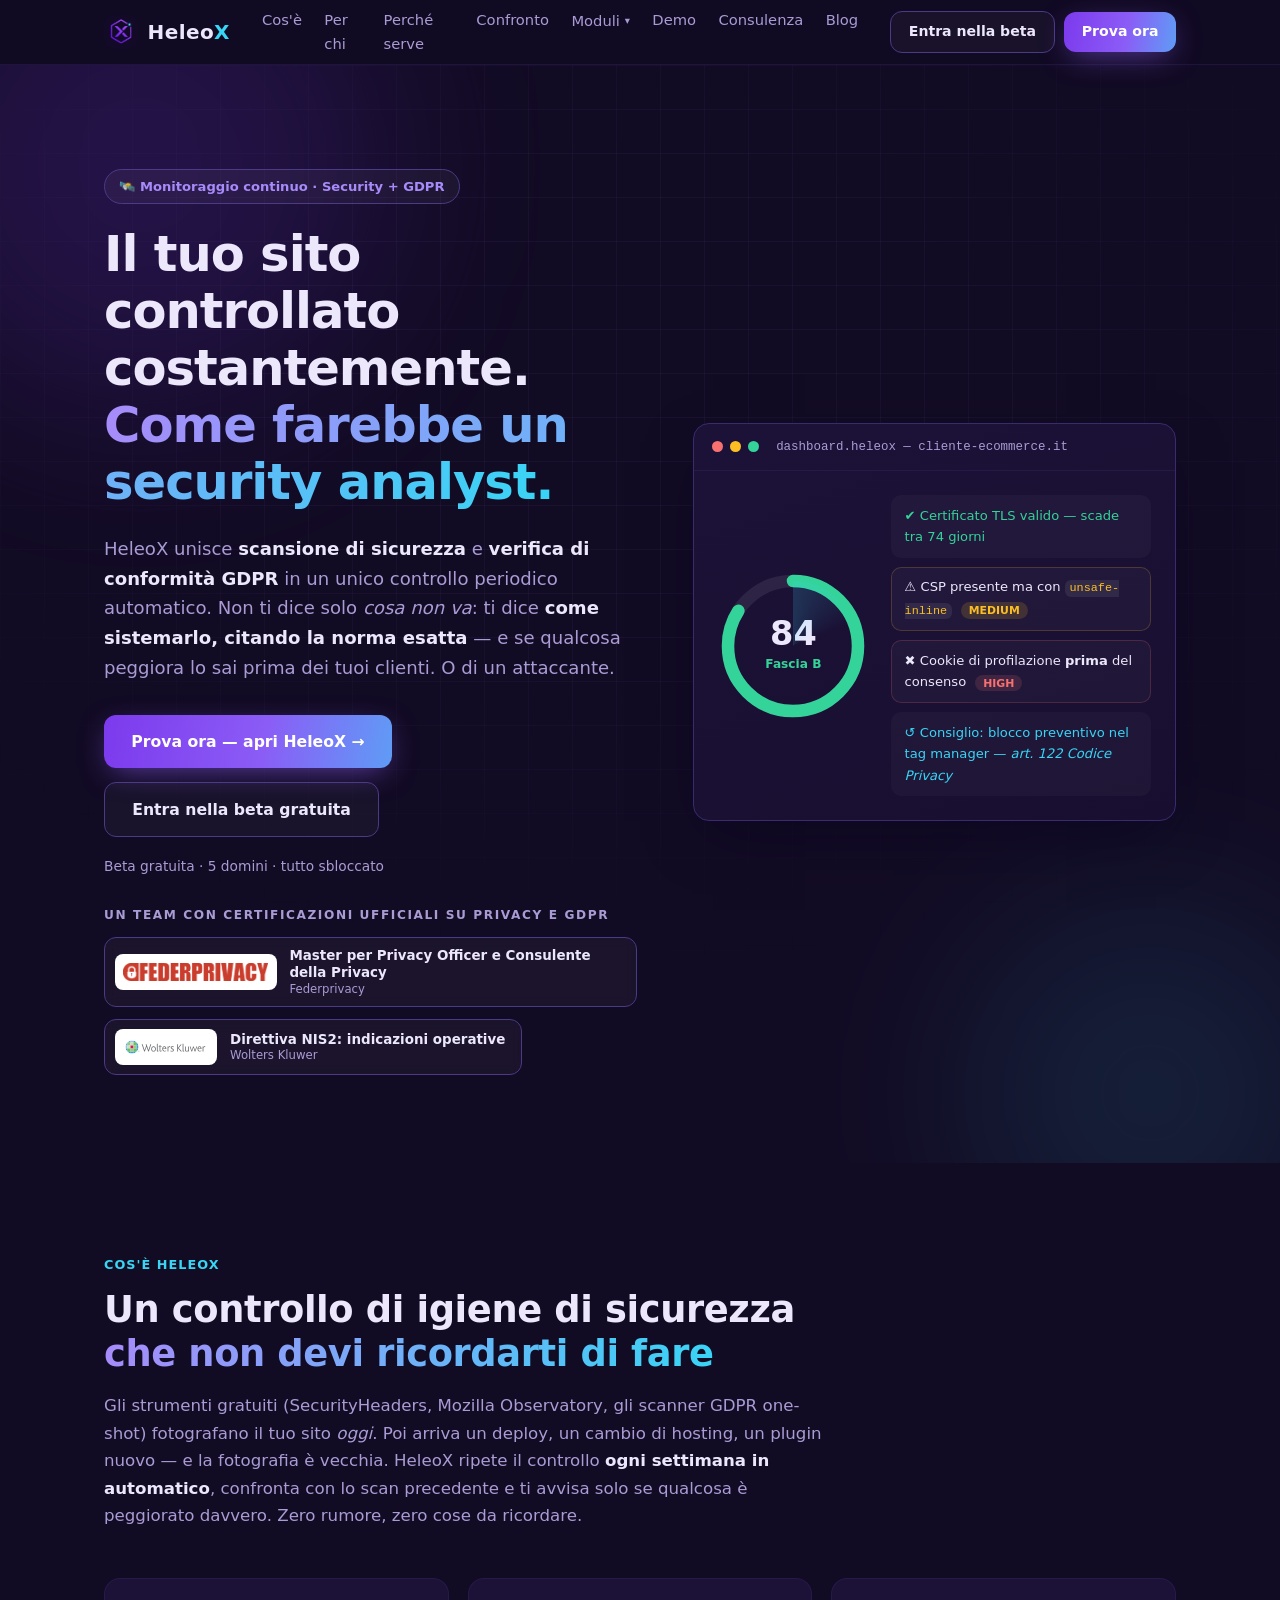
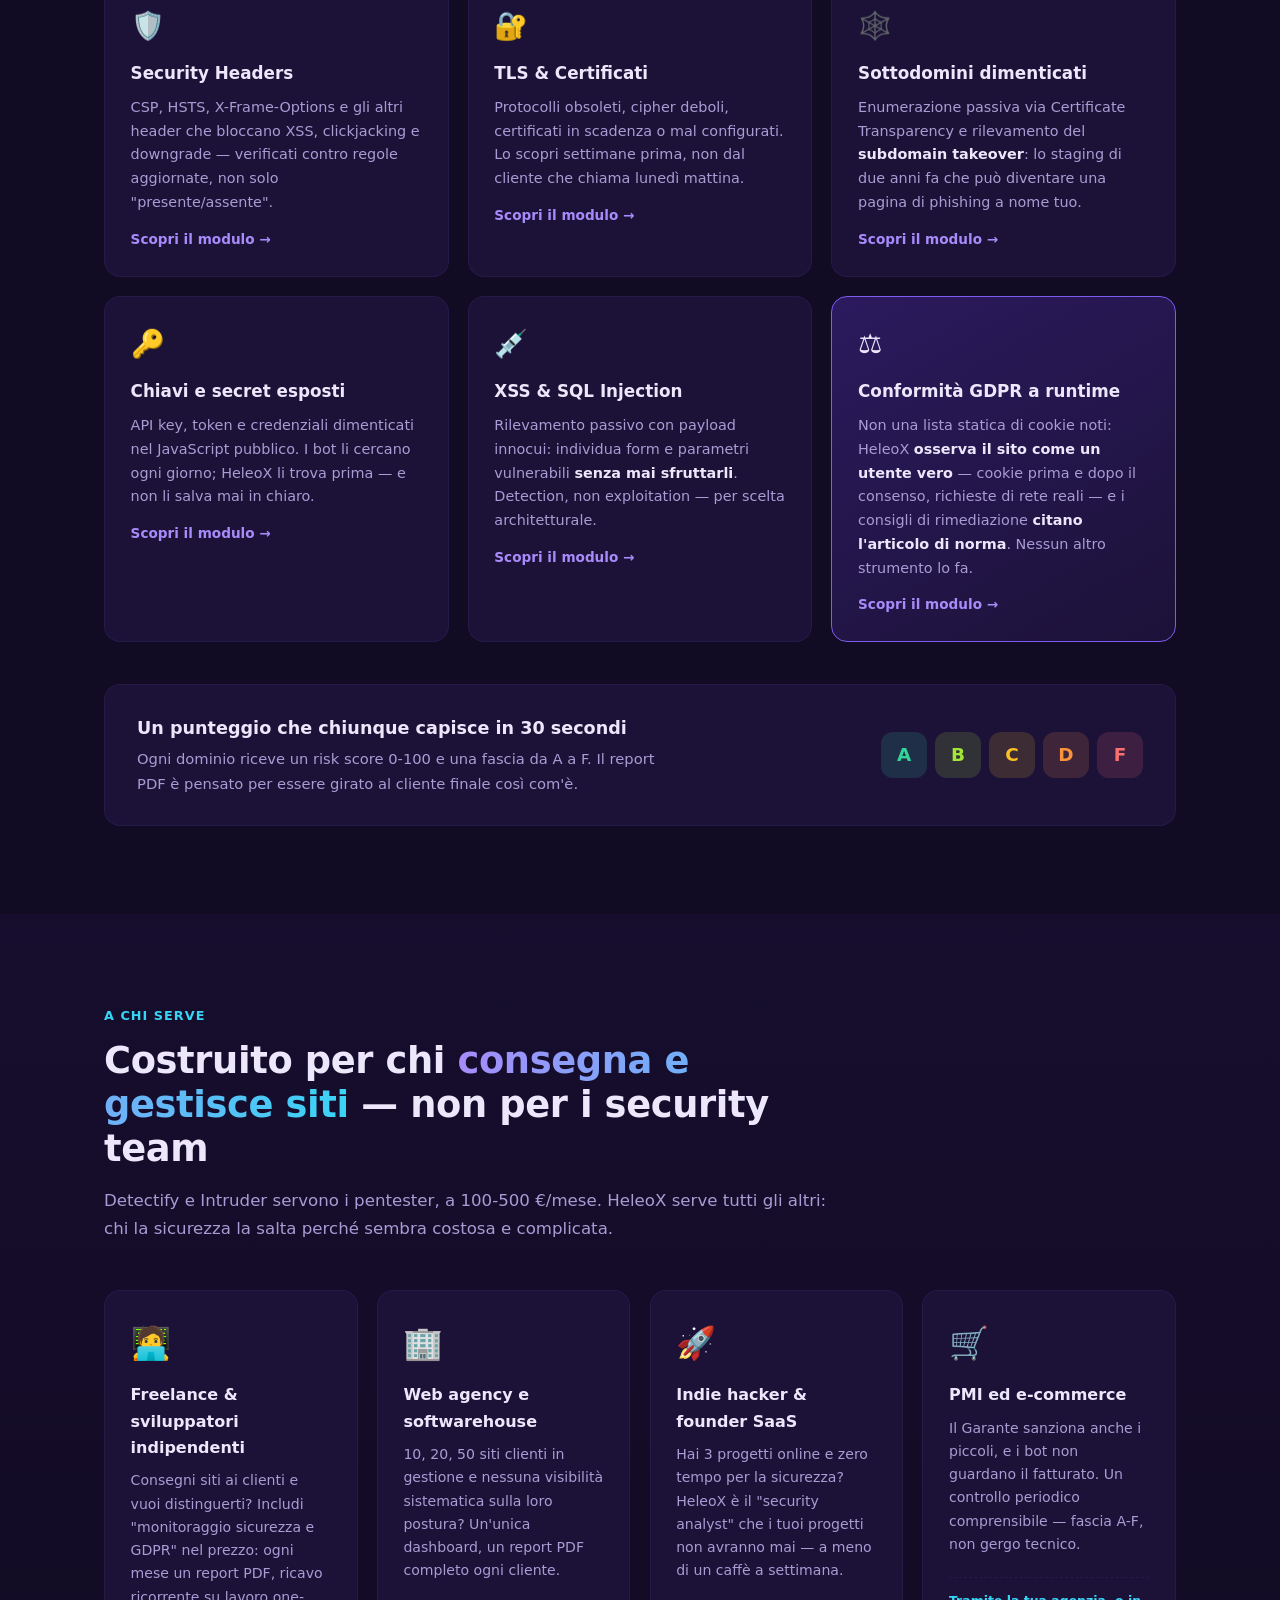
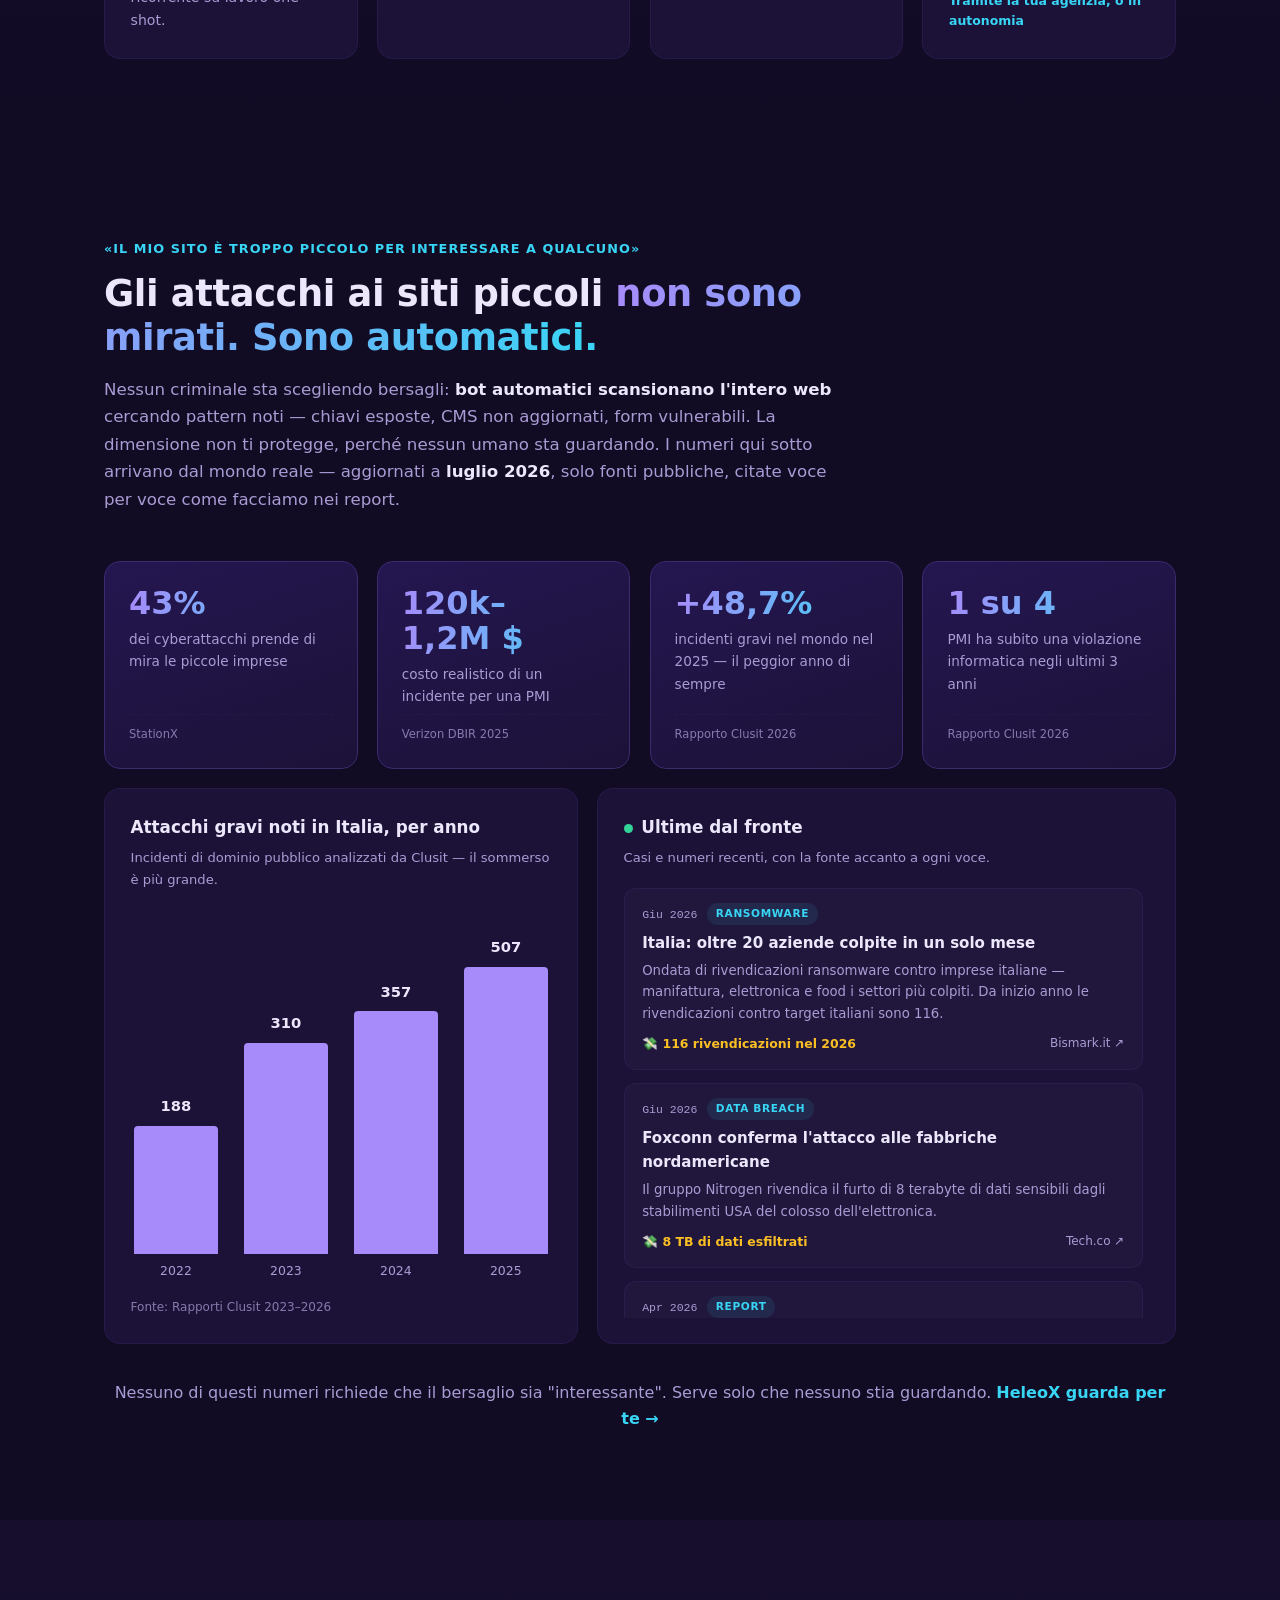
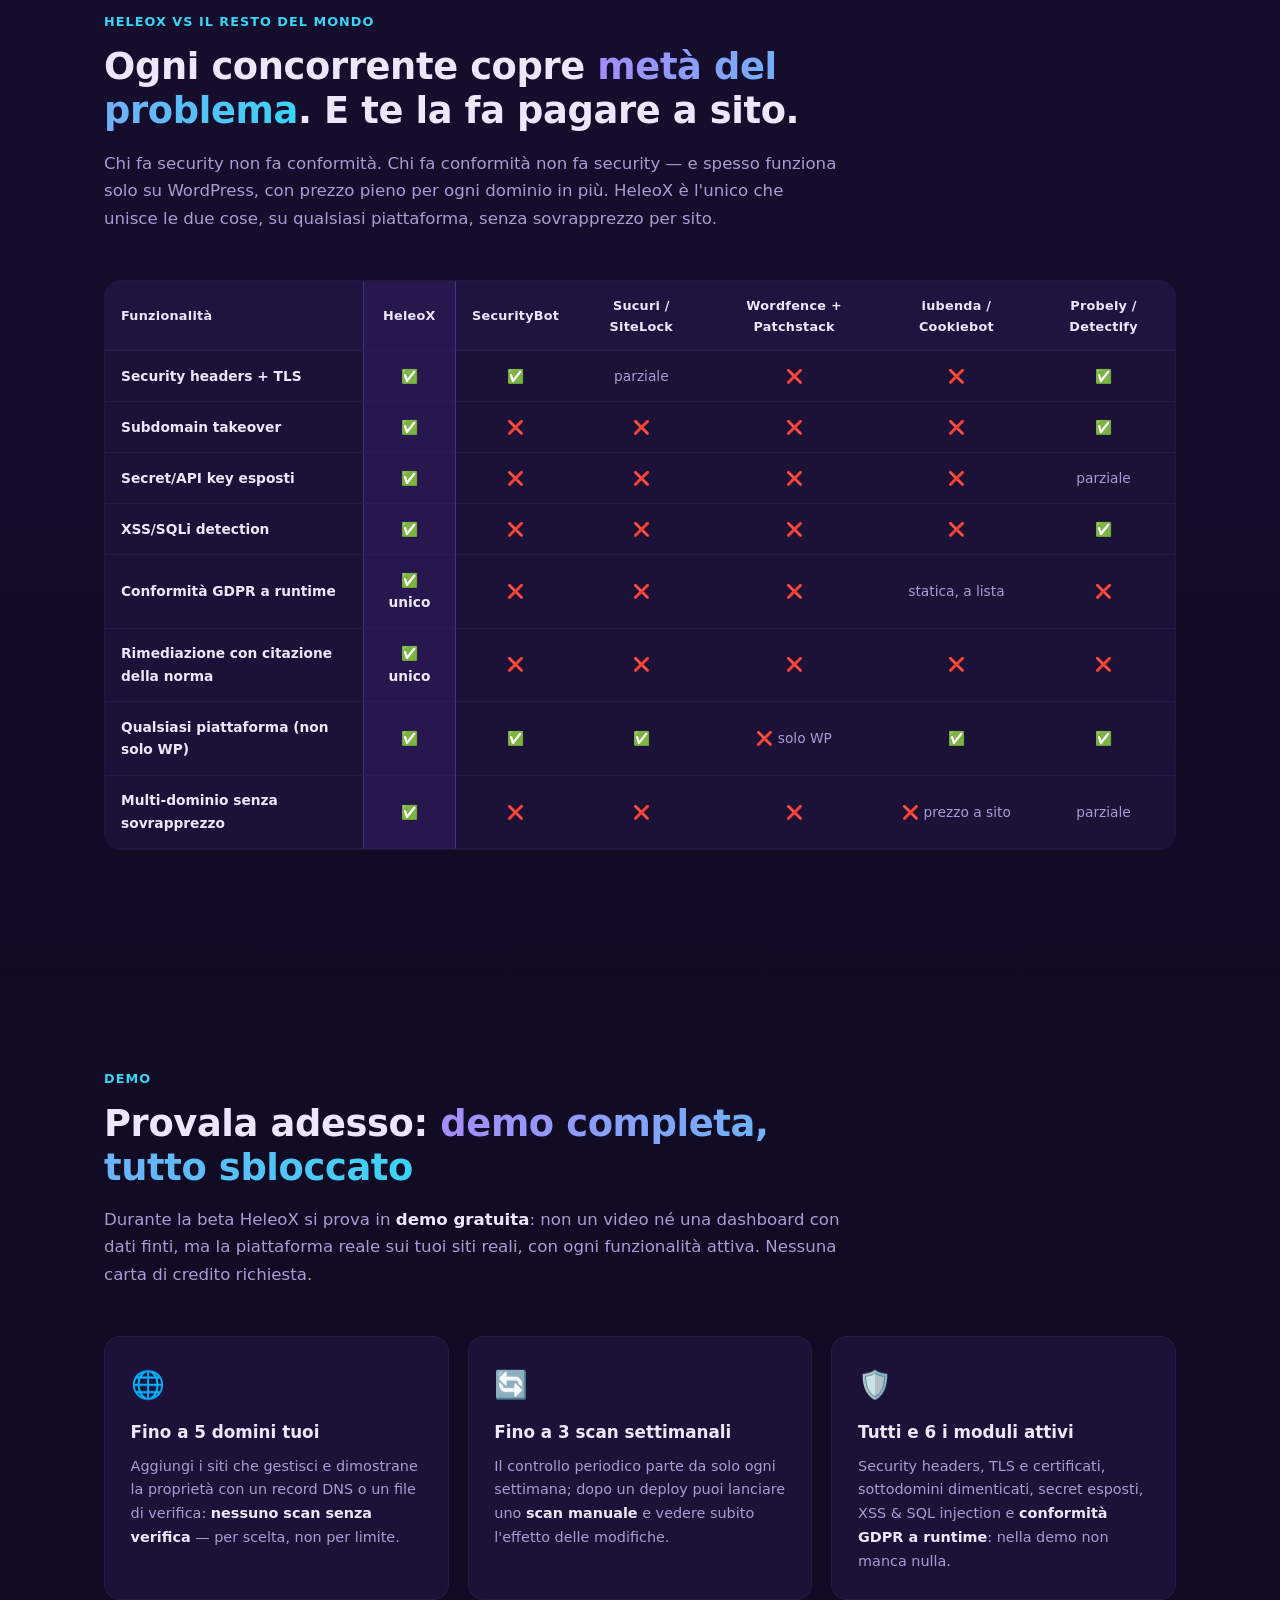
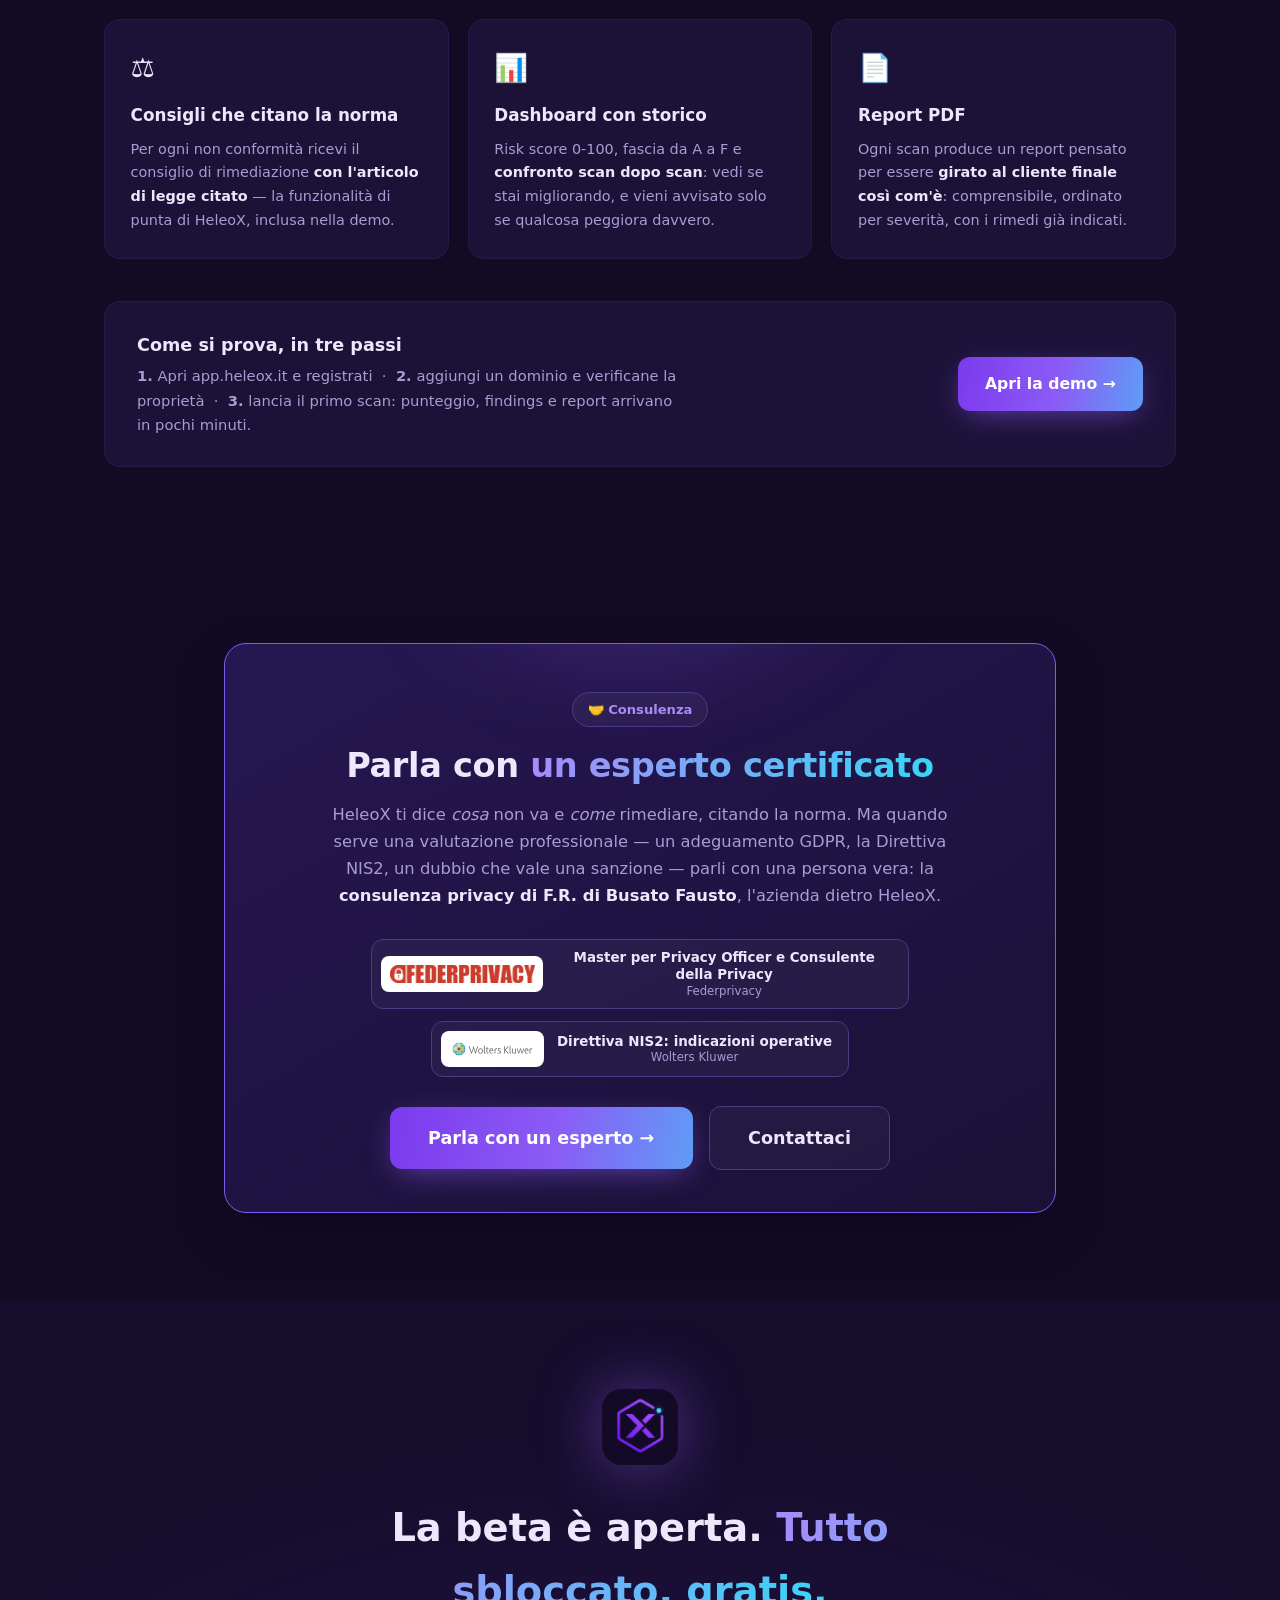
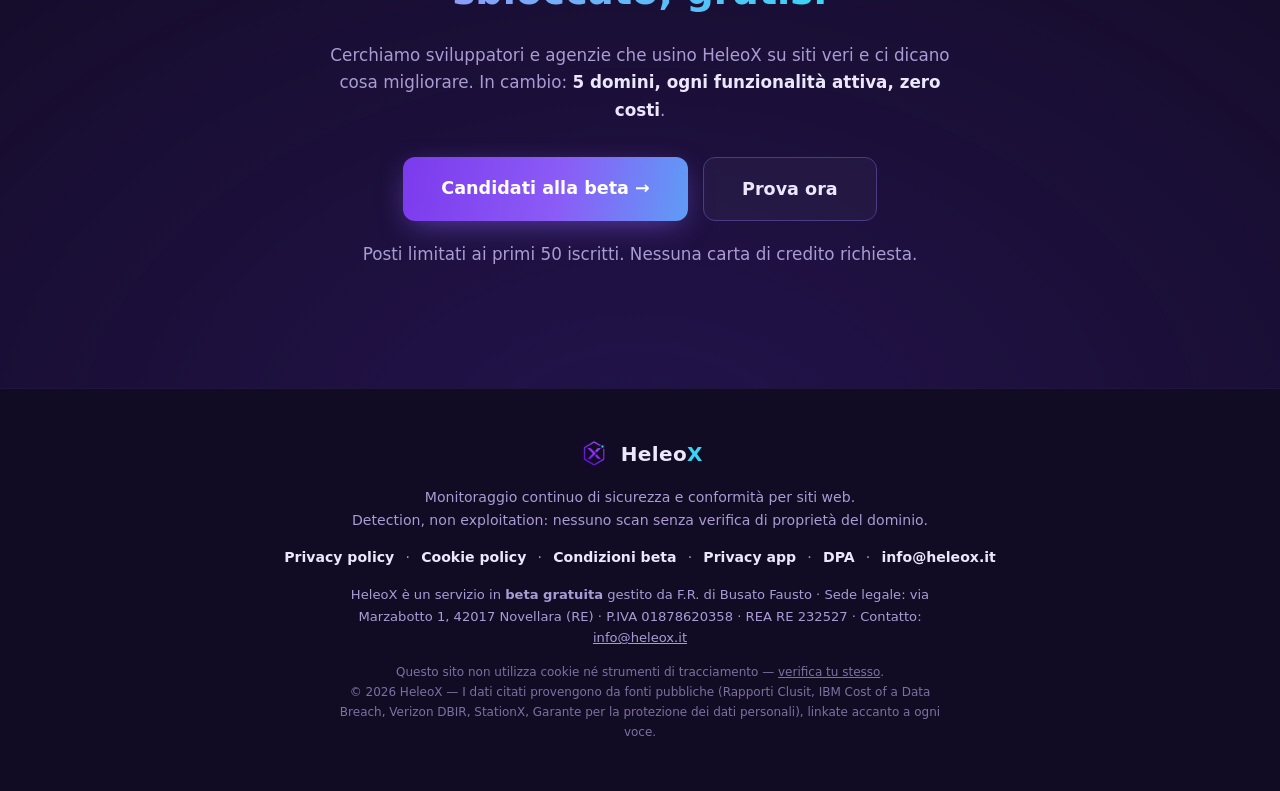
==== index.html @ c94f5a64 "SEO: grafo Schema.org in home (Organization+parentOrganization, SoftwareApplication) e Service+bread" ====
<!DOCTYPE html>
<html lang="it">
<head>
  <meta charset="UTF-8" />
  <meta name="viewport" content="width=device-width, initial-scale=1.0" />
  <title>HeleoX — Sicurezza e conformità GDPR del tuo sito, ogni settimana, in automatico</title>
  <meta name="description" content="HeleoX controlla ogni settimana la sicurezza e la conformità GDPR dei tuoi siti: ti dice cosa non va, come sistemarlo e cita la norma esatta. Pensato per sviluppatori, agenzie web e PMI." />
  <link rel="canonical" href="https://www.heleox.it/" />
  <meta property="og:type" content="website" />
  <meta property="og:site_name" content="HeleoX" />
  <meta property="og:locale" content="it_IT" />
  <meta property="og:title" content="HeleoX — Sicurezza e conformità GDPR del tuo sito, ogni settimana, in automatico" />
  <meta property="og:description" content="HeleoX controlla ogni settimana la sicurezza e la conformità GDPR dei tuoi siti: ti dice cosa non va, come sistemarlo e cita la norma esatta. Pensato per sviluppatori, agenzie web e PMI." />
  <meta property="og:url" content="https://www.heleox.it/" />
  <meta property="og:image" content="https://www.heleox.it/logo.png" />
  <meta name="twitter:card" content="summary" />
  <meta name="twitter:title" content="HeleoX — Sicurezza e conformità GDPR del tuo sito, ogni settimana, in automatico" />
  <meta name="twitter:description" content="HeleoX controlla ogni settimana la sicurezza e la conformità GDPR dei tuoi siti: ti dice cosa non va, come sistemarlo e cita la norma esatta." />
  <meta name="twitter:image" content="https://www.heleox.it/logo.png" />
  <link rel="icon" type="image/png" href="logo.png" />
  <!-- ?v=2: cache-busting — Cloudflare tiene styles.css in cache 24h, senza
       versione i visitatori vedrebbero l'HTML nuovo con il CSS vecchio -->
  <link rel="stylesheet" href="styles.css?v=3" />
  <!-- SEO: grafo Schema.org — Organization collegata all'azienda madre
       (F.R. di Busato Fausto) + SoftwareApplication per l'app + WebSite.
       Aiuta Google a riconoscere il brand "HeleoX" come entità. -->
  <script type="application/ld+json">
  {
    "@context": "https://schema.org",
    "@graph": [
      {
        "@type": "Organization",
        "@id": "https://www.heleox.it/#org",
        "name": "HeleoX",
        "url": "https://www.heleox.it/",
        "logo": "https://www.heleox.it/logo.png",
        "description": "HeleoX controlla ogni settimana la sicurezza e la conformità GDPR dei tuoi siti: cosa non va, come sistemarlo e la norma citata.",
        "email": "info@heleox.it",
        "parentOrganization": {
          "@type": "Organization",
          "name": "F.R. di Busato Fausto",
          "url": "https://www.fr-busato.it/",
          "vatID": "IT01878620358"
        }
      },
      {
        "@type": "WebSite",
        "@id": "https://www.heleox.it/#website",
        "url": "https://www.heleox.it/",
        "name": "HeleoX",
        "inLanguage": "it",
        "publisher": { "@id": "https://www.heleox.it/#org" }
      },
      {
        "@type": "SoftwareApplication",
        "@id": "https://www.heleox.it/#app",
        "name": "HeleoX",
        "url": "https://app.heleox.it/",
        "applicationCategory": "SecurityApplication",
        "operatingSystem": "Web",
        "description": "Piattaforma di monitoraggio continuo: scansione di sicurezza e verifica di conformità GDPR dei siti web, con indicazioni di rimedio e riferimento normativo.",
        "offers": {
          "@type": "Offer",
          "price": "0",
          "priceCurrency": "EUR",
          "description": "Beta gratuita — 5 domini, tutte le funzioni sbloccate"
        },
        "publisher": { "@id": "https://www.heleox.it/#org" },
        "inLanguage": "it"
      }
    ]
  }
  </script>
</head>
<body>

  <!-- Sfondo video legato allo scroll: il video NON va mai in play da solo —
       script.js ne imposta il fotogramma in base alla posizione di scorrimento
       (sito fermo = animazione ferma). Il velo scuro (.video-bg::after) tiene
       leggibili i contenuti. Nascosto con prefers-reduced-motion. -->
  <div class="video-bg" aria-hidden="true">
    <video id="bgVideo" src="videoZoom.mp4" muted playsinline preload="auto" tabindex="-1"></video>
  </div>

  <!-- ======================= NAV ======================= -->
  <header class="nav">
    <div class="container nav-inner">
      <a href="#top" class="brand">
        <img src="logo.png" alt="Logo HeleoX" class="brand-logo" />
        <span class="brand-name">Heleo<span class="accent">X</span></span>
      </a>
      <nav class="nav-links" id="primaryNav">
        <a href="#cosa">Cos'è</a>
        <a href="#chi">Per chi</a>
        <a href="#perche">Perché serve</a>
        <a href="#confronto">Confronto</a>
        <div class="nav-drop">
          <button class="nav-drop-toggle" type="button" aria-haspopup="true">Moduli <span class="caret">▾</span></button>
          <div class="nav-drop-menu">
            <a href="modulo-security-headers.html">🛡️ Security Headers</a>
            <a href="modulo-tls.html">🔐 TLS &amp; Certificati</a>
            <a href="modulo-sottodomini.html">🕸️ Sottodomini dimenticati</a>
            <a href="modulo-secret-esposti.html">🔑 Chiavi e secret esposti</a>
            <a href="modulo-xss-sqli.html">💉 XSS &amp; SQL Injection</a>
            <a href="modulo-conformita-gdpr.html">⚖️ Conformità GDPR AI</a>
          </div>
        </div>
        <!-- PREZZI-TEMP: link "Piani" nascosto finché la sezione prezzi è
             disattivata — per riattivare rimuovere l'attributo hidden qui e
             sugli altri elementi marcati PREZZI-TEMP (cerca in tutto il sito). -->
        <a href="#piani" hidden>Piani</a>
        <a href="#demo">Demo</a>
        <a href="#esperto">Consulenza</a>
        <a href="blog.html">Blog</a>

        <!-- CTA visibili solo dentro il menu mobile a comparsa -->
        <div class="nav-links-cta mobile-only">
          <a href="#beta" class="btn btn-ghost btn-block">Entra nella beta</a>
          <a href="https://app.heleox.it" target="_blank" rel="noopener" class="btn btn-primary btn-block">Prova ora</a>
        </div>
      </nav>
      <div class="nav-cta">
        <a href="#beta" class="btn btn-ghost btn-sm">Entra nella beta</a>
        <a href="https://app.heleox.it" target="_blank" rel="noopener" class="btn btn-primary btn-sm">Prova ora</a>
      </div>
      <!-- Hamburger: visibile solo su mobile, apre/chiude .nav-links (JS) -->
      <button class="nav-toggle" type="button" aria-label="Apri il menu di navigazione" aria-expanded="false" aria-controls="primaryNav">
        <span class="nav-toggle-bar"></span>
        <span class="nav-toggle-bar"></span>
        <span class="nav-toggle-bar"></span>
      </button>
    </div>
  </header>

  <!-- ======================= HERO ======================= -->
  <section class="hero" id="top">
    <div class="hero-bg" aria-hidden="true">
      <div class="grid-overlay"></div>
      <div class="glow glow-1"></div>
      <div class="glow glow-2"></div>
    </div>

    <div class="container hero-inner">
      <div class="hero-copy reveal">
        <span class="pill">🛰️ Monitoraggio continuo · Security + GDPR</span>
        <h1>Il tuo sito controllato costantemente.<br /><span class="gradient-text">Come farebbe un security analyst.</span></h1>
        <p class="lead">
          HeleoX unisce <strong>scansione di sicurezza</strong> e <strong>verifica di conformità GDPR</strong> in un unico
          controllo periodico automatico. Non ti dice solo <em>cosa non va</em>: ti dice
          <strong>come sistemarlo, citando la norma esatta</strong> — e se qualcosa peggiora lo sai prima dei tuoi clienti.
          O di un attaccante.
        </p>
        <div class="hero-cta">
          <a href="https://app.heleox.it" target="_blank" rel="noopener" class="btn btn-primary">Prova ora — apri HeleoX →</a>
          <a href="#beta" class="btn btn-ghost">Entra nella beta gratuita</a>
        </div>
        <p class="hero-note">Beta gratuita · 5 domini · tutto sbloccato<span hidden> · prezzo founding member</span><!-- PREZZI-TEMP --></p>

        <!-- Certificazioni privacy/GDPR del team: fiducia in evidenza, above the fold -->
        <div class="hero-certs reveal delay-2" aria-label="Certificazioni del team su privacy e GDPR">
          <span class="hero-certs-label">Un team con certificazioni ufficiali su privacy e GDPR</span>
          <div class="hero-certs-chips">
            <span class="cert-chip">
              <span class="cert-chip-logo"><img src="cert-federprivacy.png" alt="Federprivacy" width="144" height="18" loading="lazy" /></span>
              <span class="cert-chip-testo"><strong>Master per Privacy Officer e Consulente della Privacy</strong><em>Federprivacy</em></span>
            </span>
            <span class="cert-chip">
              <span class="cert-chip-logo"><img src="cert-wolterskluwer.svg" alt="Wolters Kluwer" width="85" height="18" loading="lazy" /></span>
              <span class="cert-chip-testo"><strong>Direttiva NIS2: indicazioni operative</strong><em>Wolters Kluwer</em></span>
            </span>
          </div>
        </div>
      </div>

      <!-- Mockup dashboard animato -->
      <div class="hero-visual reveal delay-1" aria-hidden="true">
        <div class="dash-card">
          <div class="dash-head">
            <span class="dot red"></span><span class="dot amber"></span><span class="dot green"></span>
            <span class="dash-title">dashboard.heleox — cliente-ecommerce.it</span>
          </div>
          <div class="dash-body">
            <div class="gauge-wrap">
              <svg class="gauge" viewBox="0 0 120 120">
                <circle class="gauge-track" cx="60" cy="60" r="52" />
                <circle class="gauge-fill" cx="60" cy="60" r="52" />
              </svg>
              <div class="gauge-label">
                <span class="gauge-score" id="gaugeScore">0</span>
                <span class="gauge-grade">Fascia B</span>
              </div>
              <div class="radar-sweep"></div>
            </div>
            <ul class="findings">
              <li class="finding f-ok">✔ Certificato TLS valido — scade tra 74 giorni</li>
              <li class="finding f-med">⚠ CSP presente ma con <code>unsafe-inline</code> <span class="sev sev-med">medium</span></li>
              <li class="finding f-hi">✖ Cookie di profilazione <strong>prima</strong> del consenso <span class="sev sev-hi">high</span></li>
              <li class="finding f-fix">↺ Consiglio: blocco preventivo nel tag manager — <em>art. 122 Codice Privacy</em></li>
            </ul>
          </div>
        </div>
      </div>
    </div>
  </section>

  <!-- ======================= COS'È ======================= -->
  <section class="section" id="cosa">
    <div class="container">
      <div class="section-head reveal">
        <span class="eyebrow">Cos'è HeleoX</span>
        <h2>Un controllo di igiene di sicurezza <span class="gradient-text">che non devi ricordarti di fare</span></h2>
        <p>
          Gli strumenti gratuiti (SecurityHeaders, Mozilla Observatory, gli scanner GDPR one-shot) fotografano il tuo sito
          <em>oggi</em>. Poi arriva un deploy, un cambio di hosting, un plugin nuovo — e la fotografia è vecchia.
          HeleoX ripete il controllo <strong>ogni settimana in automatico</strong>, confronta con lo scan precedente e ti
          avvisa solo se qualcosa è peggiorato davvero. Zero rumore, zero cose da ricordare.
        </p>
      </div>

      <div class="cards-grid">
        <a class="card reveal" href="modulo-security-headers.html">
          <div class="card-icon">🛡️</div>
          <h3>Security Headers</h3>
          <p>CSP, HSTS, X-Frame-Options e gli altri header che bloccano XSS, clickjacking e downgrade — verificati contro regole aggiornate, non solo "presente/assente".</p>
          <p class="card-more">Scopri il modulo →</p>
        </a>
        <a class="card reveal delay-1" href="modulo-tls.html">
          <div class="card-icon">🔐</div>
          <h3>TLS &amp; Certificati</h3>
          <p>Protocolli obsoleti, cipher deboli, certificati in scadenza o mal configurati. Lo scopri settimane prima, non dal cliente che chiama lunedì mattina.</p>
          <p class="card-more">Scopri il modulo →</p>
        </a>
        <a class="card reveal delay-2" href="modulo-sottodomini.html">
          <div class="card-icon">🕸️</div>
          <h3>Sottodomini dimenticati</h3>
          <p>Enumerazione passiva via Certificate Transparency e rilevamento del <strong>subdomain takeover</strong>: lo staging di due anni fa che può diventare una pagina di phishing a nome tuo.</p>
          <p class="card-more">Scopri il modulo →</p>
        </a>
        <a class="card reveal" href="modulo-secret-esposti.html">
          <div class="card-icon">🔑</div>
          <h3>Chiavi e secret esposti</h3>
          <p>API key, token e credenziali dimenticati nel JavaScript pubblico. I bot li cercano ogni giorno; HeleoX li trova prima — e non li salva mai in chiaro.</p>
          <p class="card-more">Scopri il modulo →</p>
        </a>
        <a class="card reveal delay-1" href="modulo-xss-sqli.html">
          <div class="card-icon">💉</div>
          <h3>XSS &amp; SQL Injection</h3>
          <p>Rilevamento passivo con payload innocui: individua form e parametri vulnerabili <strong>senza mai sfruttarli</strong>. Detection, non exploitation — per scelta architetturale.</p>
          <p class="card-more">Scopri il modulo →</p>
        </a>
        <a class="card card-featured reveal delay-2" href="modulo-conformita-gdpr.html">
          <div class="card-icon">⚖️</div>
          <h3>Conformità GDPR a runtime</h3>
          <p>Non una lista statica di cookie noti: HeleoX <strong>osserva il sito come un utente vero</strong> — cookie prima e dopo il consenso, richieste di rete reali — e i consigli di rimediazione <strong>citano l'articolo di norma</strong>. Nessun altro strumento lo fa.</p>
          <p class="card-more">Scopri il modulo →</p>
        </a>
      </div>

      <div class="score-strip reveal">
        <div class="score-strip-text">
          <h3>Un punteggio che chiunque capisce in 30 secondi</h3>
          <p>Ogni dominio riceve un risk score 0-100 e una fascia da A a F. Il report PDF è pensato per essere girato al cliente finale così com'è.</p>
        </div>
        <div class="grade-scale">
          <span class="grade g-a">A</span>
          <span class="grade g-b">B</span>
          <span class="grade g-c">C</span>
          <span class="grade g-d">D</span>
          <span class="grade g-f">F</span>
        </div>
      </div>
    </div>
  </section>

  <!-- ======================= PER CHI ======================= -->
  <section class="section section-alt" id="chi">
    <div class="container">
      <div class="section-head reveal">
        <span class="eyebrow">A chi serve</span>
        <h2>Costruito per chi <span class="gradient-text">consegna e gestisce siti</span> — non per i security team</h2>
        <p>Detectify e Intruder servono i pentester, a 100-500 €/mese. HeleoX serve tutti gli altri: chi la sicurezza la salta perché sembra costosa e complicata.</p>
      </div>

      <div class="personas">
        <div class="persona reveal">
          <div class="persona-emoji">🧑‍💻</div>
          <h3>Freelance &amp; sviluppatori indipendenti</h3>
          <p>Consegni siti ai clienti e vuoi distinguerti? Includi "monitoraggio sicurezza e GDPR" nel prezzo: ogni mese un report PDF, ricavo ricorrente su lavoro one-shot.</p>
          <span class="persona-plan" hidden>Piano Solo Dev — €9/mese</span><!-- PREZZI-TEMP -->
        </div>
        <div class="persona reveal delay-1">
          <div class="persona-emoji">🏢</div>
          <h3>Web agency e softwarehouse</h3>
          <p>10, 20, 50 siti clienti in gestione e nessuna visibilità sistematica sulla loro postura? Un'unica dashboard, un report PDF completo ogni cliente.</p>
          <span class="persona-plan" hidden>Piano Studio / Studio+ — da €25/mese</span><!-- PREZZI-TEMP -->
        </div>
        <div class="persona reveal delay-2">
          <div class="persona-emoji">🚀</div>
          <h3>Indie hacker &amp; founder SaaS</h3>
          <p>Hai 3 progetti online e zero tempo per la sicurezza? HeleoX è il "security analyst" che i tuoi progetti non avranno mai — a meno di un caffè a settimana.</p>
          <span class="persona-plan" hidden>Piano Solo Dev — €9/mese</span><!-- PREZZI-TEMP -->
        </div>
        <div class="persona reveal delay-3">
          <div class="persona-emoji">🛒</div>
          <h3>PMI ed e-commerce</h3>
          <p>Il Garante sanziona anche i piccoli, e i bot non guardano il fatturato. Un controllo periodico comprensibile — fascia A-F, non gergo tecnico.</p>
          <span class="persona-plan">Tramite la tua agenzia, o in autonomia</span>
        </div>
      </div>
    </div>
  </section>

  <!-- ======================= PERCHÉ ANCHE I PICCOLI + OSSERVATORIO ======================= -->
  <!-- Dati statici curati (script.js) — nessuna richiesta esterna a runtime,
       il sito resta senza cookie. Fonti citate su ogni voce. -->
  <section class="section" id="perche">
    <div class="container">
      <div class="section-head reveal">
        <span class="eyebrow">«Il mio sito è troppo piccolo per interessare a qualcuno»</span>
        <h2>Gli attacchi ai siti piccoli <span class="gradient-text">non sono mirati. Sono automatici.</span></h2>
        <p>
          Nessun criminale sta scegliendo bersagli: <strong>bot automatici scansionano l'intero web</strong> cercando pattern noti —
          chiavi esposte, CMS non aggiornati, form vulnerabili. La dimensione non ti protegge, perché nessun umano sta guardando.
          I numeri qui sotto arrivano dal mondo reale — aggiornati a <strong>luglio 2026</strong>, solo fonti pubbliche,
          citate voce per voce come facciamo nei report.
        </p>
      </div>

      <div class="obs-tiles reveal">
        <div class="obs-tile">
          <span class="obs-num"><span class="counter" data-target="43">0</span>%</span>
          <span class="obs-label">dei cyberattacchi prende di mira le piccole imprese</span>
          <span class="obs-src">StationX</span>
        </div>
        <div class="obs-tile">
          <span class="obs-num">120k–1,2M&nbsp;$</span>
          <span class="obs-label">costo realistico di un incidente per una PMI</span>
          <span class="obs-src">Verizon DBIR 2025</span>
        </div>
        <div class="obs-tile">
          <span class="obs-num">+<span class="counter" data-target="48.7" data-decimals="1">0</span>%</span>
          <span class="obs-label">incidenti gravi nel mondo nel 2025 — il peggior anno di sempre</span>
          <span class="obs-src">Rapporto Clusit 2026</span>
        </div>
        <div class="obs-tile">
          <span class="obs-num">1 su <span class="counter" data-target="4">0</span></span>
          <span class="obs-label">PMI ha subito una violazione informatica negli ultimi 3 anni</span>
          <span class="obs-src">Rapporto Clusit 2026</span>
        </div>
      </div>

      <div class="obs-grid">
        <div class="obs-panel reveal">
          <div class="obs-panel-head">
            <h3>Attacchi gravi noti in Italia, per anno</h3>
            <p class="obs-panel-sub">Incidenti di dominio pubblico analizzati da Clusit — il sommerso è più grande.</p>
          </div>
          <div class="bars" id="obsBars" aria-label="Grafico a barre: attacchi gravi noti in Italia per anno, dal 2022 al 2025"></div>
          <p class="obs-source">Fonte: Rapporti Clusit 2023–2026</p>
        </div>
        <div class="obs-panel reveal delay-1">
          <div class="obs-panel-head obs-feed-head">
            <h3><span class="live-dot" aria-hidden="true"></span> Ultime dal fronte</h3>
            <p class="obs-panel-sub">Casi e numeri recenti, con la fonte accanto a ogni voce.</p>
          </div>
          <ul class="news-feed" id="newsFeed"></ul>
        </div>
      </div>

      <p class="obs-cta reveal">
        Nessuno di questi numeri richiede che il bersaglio sia "interessante". Serve solo che nessuno stia guardando.
        <a href="https://app.heleox.it" target="_blank" rel="noopener"><strong>HeleoX guarda per te →</strong></a>
      </p>
    </div>
  </section>

  <!-- ======================= CONFRONTO ======================= -->
  <section class="section section-alt" id="confronto">
    <div class="container">
      <div class="section-head reveal">
        <span class="eyebrow">HeleoX vs il resto del mondo</span>
        <h2>Ogni concorrente copre <span class="gradient-text">metà del problema</span>. E te la fa pagare a sito.</h2>
        <p>
          Chi fa security non fa conformità. Chi fa conformità non fa security — e spesso funziona solo su WordPress,
          con prezzo pieno per ogni dominio in più. HeleoX è l'unico che unisce le due cose, su qualsiasi piattaforma,
          senza sovrapprezzo per sito.
        </p>
      </div>

      <div class="table-wrap reveal">
        <table class="compare">
          <thead>
            <tr>
              <th>Funzionalità</th>
              <th class="col-hx">HeleoX</th>
              <th>SecurityBot</th>
              <th>Sucuri / SiteLock</th>
              <th>Wordfence + Patchstack</th>
              <th>iubenda / Cookiebot</th>
              <th>Probely / Detectify</th>
            </tr>
          </thead>
          <tbody>
            <tr><td>Security headers + TLS</td><td class="col-hx">✅</td><td>✅</td><td>parziale</td><td>❌</td><td>❌</td><td>✅</td></tr>
            <tr><td>Subdomain takeover</td><td class="col-hx">✅</td><td>❌</td><td>❌</td><td>❌</td><td>❌</td><td>✅</td></tr>
            <tr><td>Secret/API key esposti</td><td class="col-hx">✅</td><td>❌</td><td>❌</td><td>❌</td><td>❌</td><td>parziale</td></tr>
            <tr><td>XSS/SQLi detection</td><td class="col-hx">✅</td><td>❌</td><td>❌</td><td>❌</td><td>❌</td><td>✅</td></tr>
            <tr><td>Conformità GDPR <strong>a runtime</strong></td><td class="col-hx">✅ unico</td><td>❌</td><td>❌</td><td>❌</td><td>statica, a lista</td><td>❌</td></tr>
            <tr><td>Rimediazione <strong>con citazione della norma</strong></td><td class="col-hx">✅ unico</td><td>❌</td><td>❌</td><td>❌</td><td>❌</td><td>❌</td></tr>
            <tr><td>Qualsiasi piattaforma (non solo WP)</td><td class="col-hx">✅</td><td>✅</td><td>✅</td><td>❌ solo WP</td><td>✅</td><td>✅</td></tr>
            <tr><td>Multi-dominio senza sovrapprezzo</td><td class="col-hx">✅</td><td>❌</td><td>❌</td><td>❌</td><td>❌ prezzo a sito</td><td>parziale</td></tr>
            <!-- PREZZI-TEMP: riga prezzi del confronto nascosta -->
            <tr class="row-price" hidden><td>Prezzo d'ingresso</td><td class="col-hx"><strong>€9/mese · 3 domini</strong></td><td>$5 · 1 sito</td><td>$19-20 · 1 sito</td><td>~$120-240/anno · 1 sito</td><td>~€10-50/mese · <strong>a sito</strong></td><td>€98-149+/mese</td></tr>
          </tbody>
        </table>
      </div>

      <!-- PREZZI-TEMP: box "facciamo i conti" nascosto (è interamente un confronto di prezzo) -->
      <div class="math-box reveal" hidden>
        <h3>Facciamo i conti: agenzia con 10 siti clienti</h3>
        <div class="math-row">
          <div class="math-item">
            <span class="math-label">Stack equivalente oggi<br /><small>(Sucuri/SiteLock ×10 + Cookiebot ×10)</small></span>
            <span class="math-value strike">€300–900<span>/mese</span></span>
          </div>
          <div class="math-vs">vs</div>
          <div class="math-item math-win">
            <span class="math-label">HeleoX Studio<br /><small>security + conformità + consigli AI, 10 domini</small></span>
            <span class="math-value">€25<span>/mese</span></span>
          </div>
        </div>
        <p class="math-note">
          Onestà prima di tutto: HeleoX <strong>non</strong> sostituisce un WAF o la rimozione malware — è monitoraggio e
          diagnosi, non mitigazione attiva. Ma per sapere ogni settimana se i tuoi siti sono a posto, l'alternativa
          reale è combinare 2-3 strumenti pagati per singolo sito.
        </p>
      </div>
    </div>
  </section>

  <!-- ======================= PIANI ======================= -->
  <!-- PREZZI-TEMP: intera sezione piani nascosta temporaneamente (niente è
       stato eliminato: card, plans.json e stili restano intatti). Per
       riattivarla: rimuovere l'attributo hidden qui sotto e gli altri
       attributi hidden marcati PREZZI-TEMP (nav, personas, tabella
       confronto, math-box, note founding member, nav delle altre pagine). -->
  <section class="section" id="piani" hidden>
    <div class="container">
      <div class="section-head reveal">
        <span class="eyebrow">Prezzi</span>
        <h2>Prezzi da indie, <span class="gradient-text">non da enterprise</span></h2>
        <p>Tutti i piani includono monitoraggio automatico, confronto storico, notifiche solo quando serve. Non sei soddisfatto? Contattaci per avere un piano personalizzato</p>
        <!-- Indicazione di prezzo: verso i consumatori il prezzo va esposto
             comprensivo di imposte, verso i professionisti l'IVA esclusa è
             legittima purché dichiarata. Finché HeleoX si rivolge a entrambi,
             la dichiarazione esplicita è il minimo indispensabile; al lancio a
             pagamento va introdotta la doppia esposizione (o un selettore
             Privato / Con P.IVA). -->
        <p class="plans-vat">Prezzi indicati <strong>IVA esclusa</strong>: per i clienti privati si aggiunge l'IVA al 22%.</p>
      </div>

      <!-- Card dei piani renderizzate da script.js: per cambiare prezzi,
           domini o feature basta modificare plans.json, niente altro. -->
      <div class="plans" id="plansGrid"></div>

      <div class="plan-custom reveal">
        <div class="plan-custom-text">
          <h3>Ti serve qualcosa di diverso?</h3>
          <p>Più domini, cadenze su misura, esigenze particolari di reporting o conformità: <strong>contattaci per avere il tuo piano personalizzato</strong>.</p>
        </div>
        <a href="mailto:info@heleox.it?subject=Piano%20personalizzato%20HeleoX" class="btn btn-ghost">Contattaci →</a>
      </div>

    </div>
  </section>

  <!-- ======================= DEMO ======================= -->
  <!-- Sezione introdotta al posto dei piani (vedi PREZZI-TEMP): racconta
       cosa include la demo gratuita. Quando i piani torneranno visibili
       questa sezione può restare o essere rimossa, non ha dipendenze. -->
  <section class="section" id="demo">
    <div class="container">
      <div class="section-head reveal">
        <span class="eyebrow">Demo</span>
        <h2>Provala adesso: <span class="gradient-text">demo completa, tutto sbloccato</span></h2>
        <p>
          Durante la beta HeleoX si prova in <strong>demo gratuita</strong>: non un video né una dashboard
          con dati finti, ma la piattaforma reale sui tuoi siti reali, con ogni funzionalità attiva.
          Nessuna carta di credito richiesta.
        </p>
      </div>

      <div class="cards-grid">
        <div class="card reveal">
          <div class="card-icon">🌐</div>
          <h3>Fino a 5 domini tuoi</h3>
          <p>Aggiungi i siti che gestisci e dimostrane la proprietà con un record DNS o un file di verifica: <strong>nessuno scan senza verifica</strong> — per scelta, non per limite.</p>
        </div>
        <div class="card reveal delay-1">
          <div class="card-icon">🔄</div>
          <h3>Fino a 3 scan settimanali</h3>
          <p>Il controllo periodico parte da solo ogni settimana; dopo un deploy puoi lanciare uno <strong>scan manuale</strong> e vedere subito l'effetto delle modifiche.</p>
        </div>
        <div class="card reveal delay-2">
          <div class="card-icon">🛡️</div>
          <h3>Tutti e 6 i moduli attivi</h3>
          <p>Security headers, TLS e certificati, sottodomini dimenticati, secret esposti, XSS &amp; SQL injection e <strong>conformità GDPR a runtime</strong>: nella demo non manca nulla.</p>
        </div>
        <div class="card reveal">
          <div class="card-icon">⚖️</div>
          <h3>Consigli che citano la norma</h3>
          <p>Per ogni non conformità ricevi il consiglio di rimediazione <strong>con l'articolo di legge citato</strong> — la funzionalità di punta di HeleoX, inclusa nella demo.</p>
        </div>
        <div class="card reveal delay-1">
          <div class="card-icon">📊</div>
          <h3>Dashboard con storico</h3>
          <p>Risk score 0-100, fascia da A a F e <strong>confronto scan dopo scan</strong>: vedi se stai migliorando, e vieni avvisato solo se qualcosa peggiora davvero.</p>
        </div>
        <div class="card reveal delay-2">
          <div class="card-icon">📄</div>
          <h3>Report PDF</h3>
          <p>Ogni scan produce un report pensato per essere <strong>girato al cliente finale così com'è</strong>: comprensibile, ordinato per severità, con i rimedi già indicati.</p>
        </div>
      </div>

      <div class="score-strip reveal">
        <div class="score-strip-text">
          <h3>Come si prova, in tre passi</h3>
          <p>
            <strong>1.</strong> Apri app.heleox.it e registrati &nbsp;·&nbsp;
            <strong>2.</strong> aggiungi un dominio e verificane la proprietà &nbsp;·&nbsp;
            <strong>3.</strong> lancia il primo scan: punteggio, findings e report arrivano in pochi minuti.
          </p>
        </div>
        <a href="https://app.heleox.it" target="_blank" rel="noopener" class="btn btn-primary">Apri la demo →</a>
      </div>
    </div>
  </section>

  <!-- ======================= PARLA CON UN ESPERTO ======================= -->
  <!-- Ponte verso la consulenza dell'azienda madre F.R. di Busato Fausto
       (fr-busato.it): HeleoX trova e spiega i problemi, il consulente
       certificato aiuta a risolverli (GDPR, privacy, NIS2). -->
  <section class="section" id="esperto">
    <div class="container">
      <div class="expert-panel reveal">
        <div class="expert-glow" aria-hidden="true"></div>
        <div class="expert-inner">
          <span class="pill">🤝 Consulenza</span>
          <h2>Parla con <span class="gradient-text">un esperto certificato</span></h2>
          <p class="expert-lead">
            HeleoX ti dice <em>cosa</em> non va e <em>come</em> rimediare, citando la norma. Ma quando serve una
            valutazione professionale — un adeguamento GDPR, la Direttiva NIS2, un dubbio che vale una sanzione —
            parli con una persona vera: la <strong>consulenza privacy di F.R. di Busato Fausto</strong>, l'azienda dietro HeleoX.
          </p>

          <div class="expert-certs" aria-label="Certificazioni del consulente">
            <span class="cert-chip">
              <span class="cert-chip-logo"><img src="cert-federprivacy.png" alt="Federprivacy" width="144" height="18" loading="lazy" /></span>
              <span class="cert-chip-testo"><strong>Master per Privacy Officer e Consulente della Privacy</strong><em>Federprivacy</em></span>
            </span>
            <span class="cert-chip">
              <span class="cert-chip-logo"><img src="cert-wolterskluwer.svg" alt="Wolters Kluwer" width="85" height="18" loading="lazy" /></span>
              <span class="cert-chip-testo"><strong>Direttiva NIS2: indicazioni operative</strong><em>Wolters Kluwer</em></span>
            </span>
          </div>

          <div class="hero-cta center">
            <a href="https://www.fr-busato.it" target="_blank" rel="noopener" class="btn btn-primary btn-lg">Parla con un esperto →</a>
            <a href="mailto:fausto@fr-busato.it?subject=Consulenza%20privacy%2C%20GDPR%20o%20NIS2" class="btn btn-ghost btn-lg">Contattaci</a>
          </div>
        </div>
      </div>
    </div>
  </section>

  <!-- ======================= CTA BETA ======================= -->
  <section class="section beta" id="beta">
    <div class="container beta-inner reveal">
      <img src="logo.png" alt="" class="beta-logo" />
      <h2>La beta è aperta. <span class="gradient-text">Tutto sbloccato, gratis.</span></h2>
      <p>
        Cerchiamo sviluppatori e agenzie che usino HeleoX su siti veri e ci dicano cosa migliorare.
        In cambio: <strong>5 domini, ogni funzionalità attiva, zero costi</strong>.<span hidden> — E il prezzo
        <strong>founding member</strong> se poi decidi di restare.</span><!-- PREZZI-TEMP -->
      </p>
      <div class="hero-cta center">
        <a href="mailto:info@heleox.it?subject=Beta%20HeleoX" class="btn btn-primary btn-lg">Candidati alla beta →</a>
        <a href="https://app.heleox.it" target="_blank" rel="noopener" class="btn btn-ghost btn-lg">Prova ora</a>
      </div>
      <p class="hero-note">Posti limitati ai primi 50 iscritti. Nessuna carta di credito richiesta.</p>
    </div>
  </section>

  <!-- ======================= FOOTER ======================= -->
  <!-- Dati identificativi del prestatore: art. 7 D.lgs. 70/2003.
       P.IVA in homepage: art. 35 c.1 DPR 633/72. -->
  <footer class="footer">
    <div class="container footer-inner">
      <div class="brand">
        <img src="logo.png" alt="" class="brand-logo" />
        <span class="brand-name">Heleo<span class="accent">X</span></span>
      </div>
      <p>Monitoraggio continuo di sicurezza e conformità per siti web.<br />Detection, non exploitation: nessuno scan senza verifica di proprietà del dominio.</p>
      <nav class="footer-links" aria-label="Note legali">
        <a href="privacy.html">Privacy policy</a>
        <span aria-hidden="true">·</span>
        <a href="cookie.html">Cookie policy</a>
        <span aria-hidden="true">·</span>
        <a href="condizioni-beta.html">Condizioni beta</a>
        <span aria-hidden="true">·</span>
        <a href="privacy-app.html">Privacy app</a>
        <span aria-hidden="true">·</span>
        <a href="dpa.html">DPA</a>
        <span aria-hidden="true">·</span>
        <a href="mailto:info@heleox.it">info@heleox.it</a>
      </nav>
      <p class="footer-legal">
        HeleoX è un servizio in <strong>beta gratuita</strong> gestito da F.R. di Busato Fausto ·
        Sede legale: via Marzabotto 1, 42017 Novellara (RE) · P.IVA 01878620358 · REA RE 232527 ·
        Contatto: <a href="mailto:info@heleox.it">info@heleox.it</a>
      </p>
      <p class="footer-fine">
        Questo sito non utilizza cookie né strumenti di tracciamento — <a href="cookie.html">verifica tu stesso</a>.<br />
        © 2026 HeleoX — I dati citati provengono da fonti pubbliche (Rapporti Clusit, IBM Cost of a Data Breach, Verizon DBIR, StationX, Garante per la protezione dei dati personali), linkate accanto a ogni voce.
      </p>
    </div>
  </footer>

  <script src="script.js"></script>
</body>
</html>
---- styles.css ----
/* ============ HeleoX — sito di presentazione ============ */
/* Palette derivata dal logo: notte violacea, viola gradiente, ciano acceso.
   Severità coerenti con la dashboard: emerald / amber / red, primario indigo/viola. */

:root {
  --bg: #120b24;
  --bg-2: #180f30;
  --bg-3: #1f1440;
  --surface: #1c1238;
  --surface-2: #251a4a;
  --border: #35276266;
  --text: #ece7fb;
  --text-dim: #a99cd4;
  --primary: #8b5cf6;
  --primary-2: #a78bfa;
  --cyan: #38d5f5;
  --emerald: #34d399;
  --amber: #fbbf24;
  --red: #f87171;
  --grad: linear-gradient(100deg, #a78bfa, #38d5f5);
  --radius: 16px;
  --shadow: 0 20px 60px -20px rgba(10, 4, 30, 0.8);
}

* { margin: 0; padding: 0; box-sizing: border-box; }
html { scroll-behavior: smooth; background: var(--bg); }

/* PREZZI-TEMP: gli elementi legati a piani/prezzi sono nascosti con
   l'attributo hidden (cerca "PREZZI-TEMP" nelle pagine). Questa regola
   garantisce che hidden vinca su qualsiasi display impostato dal CSS;
   può restare anche dopo la riattivazione dei prezzi. */
[hidden] { display: none !important; }

body {
  font-family: system-ui, "Segoe UI", Roboto, sans-serif;
  /* trasparente: sotto c'è .video-bg (html tiene il colore di base come fallback) */
  background: transparent;
  color: var(--text);
  line-height: 1.65;
  -webkit-font-smoothing: antialiased;
  overflow-x: hidden;
}

/* ---------- sfondo video scroll-driven (homepage) ---------- */
.video-bg { position: fixed; inset: 0; z-index: -1; overflow: hidden; pointer-events: none; }
@supports (height: 100lvh) {
  /* su mobile la barra degli indirizzi si ritrae durante lo scroll: 100lvh
     copre il viewport "grande", così il video non lascia mai una striscia
     scoperta in basso mentre la barra si anima */
  .video-bg { height: 100lvh; }
}
.video-bg video {
  width: 100%; height: 100%; object-fit: cover;
  opacity: 0.5; /* il video resta un'atmosfera, mai il protagonista */
}
.video-bg::after {
  /* velo scuro: tiene il contrasto del testo ovunque, un po' più fitto in
     alto dove vivono titolo e CTA dell'hero */
  content: ""; position: absolute; inset: 0;
  background: linear-gradient(180deg, #120b24d9 0%, #120b24b3 45%, #120b24cc 100%);
}
@media (prefers-reduced-motion: reduce) {
  .video-bg { display: none; }
}

.container { max-width: 1120px; margin: 0 auto; padding: 0 1.5rem; }
.accent { color: var(--cyan); }
.gradient-text {
  background: var(--grad);
  -webkit-background-clip: text;
  background-clip: text;
  color: transparent;
}
code {
  background: #ffffff14; padding: 0.1em 0.4em; border-radius: 6px;
  font-size: 0.9em; color: var(--amber);
}

/* ---------- reveal on scroll ---------- */
.reveal { opacity: 0; transform: translateY(28px); transition: opacity 0.7s ease, transform 0.7s ease; }
.reveal.visible { opacity: 1; transform: none; }
.delay-1 { transition-delay: 0.12s; }
.delay-2 { transition-delay: 0.24s; }
.delay-3 { transition-delay: 0.36s; }
@media (prefers-reduced-motion: reduce) {
  .reveal { opacity: 1; transform: none; transition: none; }
  * { animation-duration: 0.01ms !important; animation-iteration-count: 1 !important; }
}

/* ---------- nav ---------- */
.nav {
  position: sticky; top: 0; z-index: 50;
  background: #120b24d9; backdrop-filter: blur(14px);
  border-bottom: 1px solid var(--border);
}
.nav-inner { display: flex; align-items: center; gap: 2rem; height: 64px; }
.brand { display: flex; align-items: center; gap: 0.6rem; text-decoration: none; color: var(--text); }
.brand-logo { width: 34px; height: 34px; border-radius: 9px; }
.brand-name { font-weight: 800; font-size: 1.25rem; letter-spacing: 0.02em; }
.nav-links { display: flex; gap: 1.4rem; margin-left: auto; }
.nav-links a {
  color: var(--text-dim); text-decoration: none; font-size: 0.92rem; font-weight: 500;
  transition: color 0.2s;
}
.nav-links a:hover { color: var(--text); }

/* ---------- dropdown "Moduli" (solo CSS: hover + focus-within, niente JS) ---------- */
.nav-drop { position: relative; }
.nav-drop::after { content: ""; position: absolute; top: 100%; left: -20px; right: -20px; height: 14px; } /* ponte invisibile: il menu non si chiude attraversando lo spazio vuoto */
.nav-drop-toggle {
  background: none; border: none; cursor: pointer; padding: 0;
  font: inherit; font-size: 0.92rem; font-weight: 500; color: var(--text-dim);
  display: inline-flex; align-items: center; gap: 0.3rem; transition: color 0.2s;
}
.nav-drop:hover .nav-drop-toggle, .nav-drop:focus-within .nav-drop-toggle, .nav-drop.open .nav-drop-toggle { color: var(--text); }
.nav-drop-toggle .caret { font-size: 0.7em; transition: transform 0.2s; }
.nav-drop:hover .caret, .nav-drop:focus-within .caret, .nav-drop.open .caret { transform: rotate(180deg); }
.nav-drop-menu {
  position: absolute; top: calc(100% + 12px); left: 50%; z-index: 60;
  min-width: 265px; padding: 0.5rem;
  background: var(--surface-2); border: 1px solid #3a2a6e; border-radius: 14px;
  box-shadow: var(--shadow);
  display: flex; flex-direction: column;
  opacity: 0; visibility: hidden; transform: translateX(-50%) translateY(8px);
  transition: opacity 0.2s ease, transform 0.2s ease, visibility 0.2s;
}
.nav-drop:hover .nav-drop-menu, .nav-drop:focus-within .nav-drop-menu, .nav-drop.open .nav-drop-menu {
  opacity: 1; visibility: visible; transform: translateX(-50%) translateY(0);
}
.nav-drop-menu a {
  padding: 0.55rem 0.8rem; border-radius: 10px; text-decoration: none;
  color: var(--text-dim); font-size: 0.9rem; font-weight: 500;
  display: flex; align-items: center; gap: 0.55rem; transition: background 0.15s, color 0.15s;
}
.nav-drop-menu a:hover { background: #ffffff0d; color: var(--text); }

/* ---------- card della homepage cliccabili (link alle pagine modulo) ---------- */
a.card { text-decoration: none; color: inherit; display: block; }
a.card .card-more { margin-top: 0.8rem; font-size: 0.85rem; font-weight: 700; color: var(--primary-2); }
a.card:hover .card-more { color: var(--cyan); }

/* ---------- pagine modulo ---------- */
.module-hero { position: relative; padding: 4.5rem 0 3rem; overflow: hidden; }
.module-hero .card-icon { font-size: 2.4rem; }
.module-hero h1 { font-size: clamp(1.8rem, 3.6vw, 2.6rem); line-height: 1.18; font-weight: 800; letter-spacing: -0.02em; max-width: 40rem; }
.module-hero .lead { max-width: 40rem; }
.module-block { margin-bottom: 2.8rem; }
.module-block h2 { font-size: 1.35rem; font-weight: 800; margin-bottom: 0.8rem; }
.module-block p { color: var(--text-dim); max-width: 46rem; }
.module-block p strong { color: var(--text); }
.module-block ul { list-style: none; margin-top: 1rem; display: flex; flex-direction: column; gap: 0.6rem; max-width: 46rem; }
.module-block ul li { color: var(--text-dim); padding-left: 1.5rem; position: relative; }
.module-block ul li::before { content: "✓"; position: absolute; left: 0; color: var(--emerald); font-weight: 800; }
.module-block ul li strong { color: var(--text); }
.module-callout {
  margin-top: 1.2rem; max-width: 46rem; padding: 1.2rem 1.4rem;
  background: var(--surface); border-left: 3px solid var(--primary); border-radius: 0 12px 12px 0;
  color: var(--text-dim); font-size: 0.95rem;
}
.module-callout strong { color: var(--text); }
.module-cta { margin-top: 1rem; display: flex; gap: 0.9rem; flex-wrap: wrap; align-items: center; }
.module-source { font-size: 0.78rem; color: var(--text-dim); opacity: 0.75; }
.module-source a { color: inherit; }
.nav-cta { display: flex; gap: 0.6rem; align-items: center; }

/* hamburger e blocchi solo-mobile: nascosti su desktop */
.nav-toggle { display: none; }
.mobile-only { display: none; }

/* Sotto i ~1020px la nav completa (7 voci + 2 CTA) non entra nella barra:
   i link si comprimono e le CTA vanno a capo fuori dal bordo. Il menu
   hamburger scatta quindi già qui, non solo sui telefoni. */
@media (max-width: 1020px) {
  /* ---- barra: logo · "Prova ora" · hamburger ---- */
  .nav-inner { gap: 0.7rem; }
  .nav-cta { margin-left: auto; }
  .nav-cta .btn-ghost { display: none; } /* la ghost vive nel menu a comparsa */

  .nav-toggle {
    display: inline-flex; flex-direction: column; justify-content: center; gap: 5px;
    width: 42px; height: 42px; padding: 0 9px; flex-shrink: 0;
    background: #ffffff0a; border: 1px solid var(--border); border-radius: 11px;
    cursor: pointer;
  }
  .nav-toggle-bar {
    display: block; width: 100%; height: 2px; border-radius: 2px; background: var(--text);
    transition: transform 0.25s ease, opacity 0.2s ease;
  }
  .nav.open .nav-toggle-bar:nth-child(1) { transform: translateY(7px) rotate(45deg); }
  .nav.open .nav-toggle-bar:nth-child(2) { opacity: 0; }
  .nav.open .nav-toggle-bar:nth-child(3) { transform: translateY(-7px) rotate(-45deg); }

  /* ---- pannello a comparsa sotto la barra ---- */
  .nav-links {
    position: absolute; top: 100%; left: 0; right: 0;
    flex-direction: column; align-items: stretch; gap: 0;
    margin-left: 0; padding: 0.4rem 1.25rem 1.25rem;
    background: #140c28f7; backdrop-filter: blur(14px);
    border-bottom: 1px solid var(--border); box-shadow: var(--shadow);
    max-height: calc(100dvh - 64px); overflow-y: auto;
    opacity: 0; visibility: hidden; transform: translateY(-8px);
    transition: opacity 0.22s ease, transform 0.22s ease, visibility 0.22s;
  }
  .nav.open .nav-links { opacity: 1; visibility: visible; transform: none; }
  .nav-links > a {
    padding: 0.9rem 0.3rem; font-size: 1rem;
    border-bottom: 1px solid var(--border);
  }

  /* ---- "Moduli": da menu flottante ad accordion inline ---- */
  .nav-drop { border-bottom: 1px solid var(--border); }
  .nav-drop::after { display: none; } /* niente ponte hover su touch */
  .nav-drop-toggle {
    width: 100%; justify-content: space-between;
    padding: 0.9rem 0.3rem; font-size: 1rem;
  }
  .nav-drop-menu {
    position: static; min-width: 0; width: 100%; left: auto;
    padding: 0 0 0.4rem; background: transparent; border: none; box-shadow: none;
    max-height: 0; overflow: hidden; opacity: 1; visibility: hidden; transform: none;
    transition: max-height 0.28s ease, visibility 0.28s;
  }
  /* su touch conta solo lo stato .open (JS): neutralizzo hover/focus desktop */
  .nav-drop:hover .nav-drop-menu, .nav-drop:focus-within .nav-drop-menu { transform: none; }
  .nav-drop.open .nav-drop-menu { max-height: 460px; visibility: visible; }
  .nav-drop-menu a { padding-left: 0.9rem; }

  /* ---- CTA in fondo al menu ---- */
  .mobile-only { display: flex; flex-direction: column; gap: 0.7rem; margin-top: 1.1rem; }
}

/* ---- rifiniture spaziatura/tap-target sui telefoni ---- */
@media (max-width: 640px) {
  .container { padding: 0 1.15rem; }
  .section { padding: 3.8rem 0; }
  .hero { padding: 3.4rem 0 3.6rem; }
  .section-head { margin-bottom: 2rem; }
  .lead { font-size: 1.05rem; }
  /* CTA a tutta larghezza: più facili da toccare, niente wrap disordinato */
  .hero-cta .btn { width: 100%; text-align: center; }
  .plan-custom { flex-direction: column; align-items: stretch; text-align: left; }
  .plan-custom .btn { width: 100%; text-align: center; }
  .score-strip { padding: 1.5rem 1.4rem; }
  .math-box { padding: 1.6rem 1.3rem; }
}

/* ---------- buttons ---------- */
.btn {
  display: inline-block; padding: 0.85rem 1.7rem; border-radius: 12px;
  font-weight: 700; font-size: 0.98rem; text-decoration: none;
  white-space: nowrap; /* un bottone non si spezza mai su due righe */
  transition: transform 0.18s ease, box-shadow 0.18s ease, background 0.18s ease;
}
.btn-primary {
  background: linear-gradient(100deg, #7c3aed, #8b5cf6 55%, #38d5f5 140%);
  color: #fff; box-shadow: 0 8px 30px -8px #8b5cf6aa;
}
.btn-primary:hover { transform: translateY(-2px); box-shadow: 0 14px 38px -8px #8b5cf6cc; }
.btn-ghost { border: 1px solid #4b3a86; color: var(--text); background: #ffffff08; }
.btn-ghost:hover { background: #ffffff12; transform: translateY(-2px); }
.btn-sm { padding: 0.55rem 1.1rem; font-size: 0.88rem; }
.btn-lg { padding: 1.05rem 2.4rem; font-size: 1.1rem; }
.btn-block { display: block; text-align: center; }

/* ---------- hero ---------- */
.hero { position: relative; padding: 6.5rem 0 5.5rem; overflow: hidden; }
.hero-bg { position: absolute; inset: 0; pointer-events: none; }
.grid-overlay {
  position: absolute; inset: 0;
  background-image:
    linear-gradient(#a78bfa0d 1px, transparent 1px),
    linear-gradient(90deg, #a78bfa0d 1px, transparent 1px);
  background-size: 44px 44px;
  mask-image: radial-gradient(ellipse 90% 70% at 50% 30%, black 30%, transparent 75%);
}
.glow { position: absolute; border-radius: 50%; filter: blur(90px); opacity: 0.5; animation: drift 14s ease-in-out infinite alternate; }
.glow-1 { width: 480px; height: 480px; background: #7c3aed55; top: -140px; left: -100px; }
.glow-2 { width: 380px; height: 380px; background: #38d5f533; bottom: -120px; right: -60px; animation-delay: -7s; }
@keyframes drift { from { transform: translate(0, 0) scale(1); } to { transform: translate(50px, 30px) scale(1.15); } }

.hero-inner { position: relative; display: grid; grid-template-columns: 1.05fr 0.95fr; gap: 3.5rem; align-items: center; }
@media (max-width: 900px) { .hero-inner { grid-template-columns: 1fr; } }

.pill {
  display: inline-block; padding: 0.35rem 0.9rem; border-radius: 999px;
  border: 1px solid #4b3a86; background: #ffffff0a; color: var(--primary-2);
  font-size: 0.82rem; font-weight: 600; margin-bottom: 1.4rem;
}
.hero h1 { font-size: clamp(2rem, 4.4vw, 3.1rem); line-height: 1.15; font-weight: 800; letter-spacing: -0.02em; }
.lead { margin: 1.4rem 0 2rem; font-size: 1.13rem; color: var(--text-dim); max-width: 34rem; }
.lead strong { color: var(--text); }
.hero-cta { display: flex; gap: 0.9rem; flex-wrap: wrap; }
.hero-cta.center { justify-content: center; }
.hero-note { margin-top: 1.1rem; font-size: 0.86rem; color: var(--text-dim); }

/* ---------- certificazioni privacy/GDPR nella hero ---------- */
.hero-certs { margin-top: 1.7rem; display: flex; flex-direction: column; gap: 0.75rem; }
.hero-certs-label {
  font-size: 0.76rem; font-weight: 700; letter-spacing: 0.13em;
  text-transform: uppercase; color: var(--text-dim);
}
.hero-certs-chips { display: flex; flex-wrap: wrap; gap: 0.8rem; }
.cert-chip {
  display: inline-flex; align-items: center; gap: 0.8rem;
  padding: 0.55rem 1rem 0.55rem 0.6rem; border-radius: 12px;
  border: 1px solid #4b3a86; background: #ffffff0a;
  backdrop-filter: blur(6px);
}
.cert-chip-logo {
  display: grid; place-items: center; flex: none;
  height: 36px; padding: 0.3rem 0.55rem;
  background: #ffffff; border-radius: 8px;
}
.cert-chip-logo img { height: 18px; width: auto; max-width: 150px; object-fit: contain; display: block; }
.cert-chip-testo { display: flex; flex-direction: column; line-height: 1.3; max-width: 21rem; }
.cert-chip-testo strong { font-size: 0.84rem; font-weight: 600; color: var(--text); }
.cert-chip-testo em { font-style: normal; font-size: 0.73rem; color: var(--text-dim); }

/* ---------- sezione #esperto ("Parla con un esperto") ---------- */
/* Pannello in evidenza: ponte verso la consulenza di F.R. di Busato Fausto.
   Card col bordo/glow viola del brand; riusa .cert-chip / .hero-cta.center / .btn. */
.expert-panel {
  position: relative; max-width: 52rem; margin: 0 auto;
  padding: 3rem 2.5rem 2.6rem; text-align: center;
  border-radius: 22px; border: 1px solid #7c5df0;
  background: linear-gradient(150deg, #2b1a5ecc, #1c1238e6);
  box-shadow: var(--shadow); overflow: hidden;
}
.expert-glow {
  position: absolute; left: 20%; right: 20%; top: -45%; height: 320px;
  background: radial-gradient(ellipse at center, #8b5cf655, transparent 70%);
  filter: blur(40px); pointer-events: none;
}
.expert-inner { position: relative; z-index: 1; }
.expert-panel .pill { margin-bottom: 1.2rem; }
.expert-panel h2 { font-size: clamp(1.5rem, 3vw, 2.1rem); font-weight: 800; letter-spacing: -0.01em; line-height: 1.2; }
.expert-lead { margin: 1rem auto 0; max-width: 40rem; color: var(--text-dim); font-size: 1.02rem; }
.expert-lead strong { color: var(--text); }
.expert-certs { display: flex; flex-wrap: wrap; justify-content: center; gap: 0.8rem; margin: 1.8rem auto; max-width: 44rem; }
.expert-panel .hero-cta { gap: 1rem; align-items: center; justify-content: center; margin-top: 0.8rem; }
@media (max-width: 600px) { .expert-panel { padding: 2.2rem 1.3rem 2rem; } }

/* ---------- dashboard mockup ---------- */
.dash-card {
  background: linear-gradient(160deg, var(--surface), var(--bg-2));
  border: 1px solid #3a2a6e; border-radius: var(--radius);
  box-shadow: var(--shadow);
  animation: float 7s ease-in-out infinite;
}
@keyframes float { 0%,100% { transform: translateY(0); } 50% { transform: translateY(-12px); } }
.dash-head {
  display: flex; align-items: center; gap: 0.45rem;
  padding: 0.8rem 1.1rem; border-bottom: 1px solid var(--border);
}
.dot { width: 11px; height: 11px; border-radius: 50%; }
.dot.red { background: var(--red); } .dot.amber { background: var(--amber); } .dot.green { background: var(--emerald); }
.dash-title { margin-left: 0.6rem; font-size: 0.78rem; color: var(--text-dim); font-family: ui-monospace, monospace; }
.dash-body { display: grid; grid-template-columns: auto 1fr; gap: 1.4rem; padding: 1.5rem; align-items: center; }
@media (max-width: 520px) { .dash-body { grid-template-columns: 1fr; justify-items: center; } }

.gauge-wrap { position: relative; width: 150px; height: 150px; }
.gauge { width: 150px; height: 150px; transform: rotate(-90deg); }
.gauge-track { fill: none; stroke: #ffffff14; stroke-width: 10; }
.gauge-fill {
  fill: none; stroke: url(#g) var(--emerald); stroke: var(--emerald);
  stroke-width: 10; stroke-linecap: round;
  stroke-dasharray: 326.7; stroke-dashoffset: 326.7;
  transition: stroke-dashoffset 1.8s cubic-bezier(0.25, 1, 0.4, 1);
}
.gauge-label {
  position: absolute; inset: 0; display: flex; flex-direction: column;
  align-items: center; justify-content: center;
}
.gauge-score { font-size: 2.1rem; font-weight: 800; line-height: 1; }
.gauge-grade { font-size: 0.76rem; color: var(--emerald); font-weight: 700; margin-top: 0.2rem; }
.radar-sweep {
  position: absolute; inset: 10px; border-radius: 50%;
  background: conic-gradient(from 0deg, #38d5f52e 0deg, transparent 70deg);
  animation: sweep 3.2s linear infinite; pointer-events: none;
}
@keyframes sweep { to { transform: rotate(360deg); } }

.findings { list-style: none; display: flex; flex-direction: column; gap: 0.55rem; min-width: 0; }
.finding {
  font-size: 0.82rem; padding: 0.55rem 0.8rem; border-radius: 10px;
  background: #ffffff08; border: 1px solid transparent;
  opacity: 0; transform: translateX(16px);
  animation: slide-in 0.5s ease forwards;
}
.finding.f-ok { color: var(--emerald); animation-delay: 0.7s; }
.finding.f-med { color: var(--text); border-color: #fbbf2433; animation-delay: 1.1s; }
.finding.f-hi { color: var(--text); border-color: #f8717133; animation-delay: 1.5s; }
.finding.f-fix { color: var(--cyan); animation-delay: 1.9s; }
@keyframes slide-in { to { opacity: 1; transform: none; } }
.sev { font-size: 0.68rem; font-weight: 800; padding: 0.1rem 0.5rem; border-radius: 999px; margin-left: 0.3rem; text-transform: uppercase; }
.sev-med { background: #fbbf2426; color: var(--amber); }
.sev-hi { background: #f8717126; color: var(--red); }

/* ---------- sections ---------- */
.section { padding: 5.5rem 0; position: relative; }
.section-alt { background: linear-gradient(180deg, #180f30d9, #120b24cc); } /* traslucido: lascia trasparire lo sfondo video */
.section-head { max-width: 46rem; margin-bottom: 3rem; }
.eyebrow {
  display: inline-block; font-size: 0.8rem; font-weight: 800; letter-spacing: 0.08em;
  text-transform: uppercase; color: var(--cyan); margin-bottom: 0.8rem;
}
.section-head h2 { font-size: clamp(1.6rem, 3vw, 2.3rem); line-height: 1.2; font-weight: 800; letter-spacing: -0.01em; }
.section-head p { margin-top: 1rem; color: var(--text-dim); font-size: 1.04rem; }
.section-head p strong { color: var(--text); }

/* ---------- module cards ---------- */
.cards-grid { display: grid; grid-template-columns: repeat(3, 1fr); gap: 1.2rem; }
@media (max-width: 900px) { .cards-grid { grid-template-columns: repeat(2, 1fr); } }
@media (max-width: 600px) { .cards-grid { grid-template-columns: 1fr; } }
.card {
  background: var(--surface); border: 1px solid var(--border); border-radius: var(--radius);
  padding: 1.6rem; transition: transform 0.25s ease, border-color 0.25s ease, box-shadow 0.25s ease;
}
.card:hover { transform: translateY(-5px); border-color: #6d4fd1; box-shadow: 0 16px 40px -18px #7c3aed88; }
.card-icon { font-size: 1.7rem; margin-bottom: 0.7rem; }
.card h3 { font-size: 1.05rem; margin-bottom: 0.5rem; }
.card p { font-size: 0.9rem; color: var(--text-dim); }
.card p strong { color: var(--text); }
.card-featured {
  background: linear-gradient(150deg, #2b1a5e, #1c1238);
  border-color: #7c5df0;
}

/* ---------- score strip ---------- */
.score-strip {
  margin-top: 2.6rem; display: flex; align-items: center; justify-content: space-between; gap: 2rem;
  background: var(--surface); border: 1px solid var(--border); border-radius: var(--radius);
  padding: 1.8rem 2rem; flex-wrap: wrap;
}
.score-strip h3 { font-size: 1.1rem; margin-bottom: 0.3rem; }
.score-strip p { color: var(--text-dim); font-size: 0.92rem; max-width: 34rem; }
.grade-scale { display: flex; gap: 0.5rem; }
.grade {
  width: 46px; height: 46px; border-radius: 12px; display: grid; place-items: center;
  font-weight: 800; font-size: 1.15rem; transition: transform 0.2s;
}
.grade:hover { transform: scale(1.15); }
.g-a { background: #34d39926; color: var(--emerald); }
.g-b { background: #a3e63526; color: #a3e635; }
.g-c { background: #fbbf2426; color: var(--amber); }
.g-d { background: #fb923c26; color: #fb923c; }
.g-f { background: #f8717126; color: var(--red); }

/* ---------- personas ---------- */
.personas { display: grid; grid-template-columns: repeat(4, 1fr); gap: 1.2rem; }
@media (max-width: 1000px) { .personas { grid-template-columns: repeat(2, 1fr); } }
@media (max-width: 560px) { .personas { grid-template-columns: 1fr; } }
.persona {
  background: var(--surface); border: 1px solid var(--border); border-radius: var(--radius);
  padding: 1.6rem; display: flex; flex-direction: column;
  transition: transform 0.25s ease, border-color 0.25s ease;
}
.persona:hover { transform: translateY(-5px); border-color: #38d5f580; }
.persona-emoji { font-size: 2rem; margin-bottom: 0.8rem; }
.persona h3 { font-size: 1rem; margin-bottom: 0.5rem; }
.persona p { font-size: 0.88rem; color: var(--text-dim); flex: 1; }
.persona-plan {
  margin-top: 1rem; font-size: 0.78rem; font-weight: 700; color: var(--cyan);
  border-top: 1px dashed var(--border); padding-top: 0.8rem;
}

/* ---------- stats ---------- */
.stats {
  display: grid; grid-template-columns: repeat(3, 1fr); gap: 1.2rem; margin-bottom: 3rem;
}
@media (max-width: 760px) { .stats { grid-template-columns: 1fr; } }
.stat {
  background: linear-gradient(160deg, #241650, var(--surface));
  border: 1px solid #3a2a6e; border-radius: var(--radius);
  padding: 1.8rem; text-align: center;
}
.stat-num { display: block; font-size: 2.5rem; font-weight: 800; background: var(--grad); -webkit-background-clip: text; background-clip: text; color: transparent; }
.stat-label { font-size: 0.88rem; color: var(--text-dim); }

/* ---------- panels ---------- */
.two-col { display: grid; grid-template-columns: 1fr 1fr; gap: 1.2rem; }
@media (max-width: 820px) { .two-col { grid-template-columns: 1fr; } }
.panel { border-radius: var(--radius); padding: 1.8rem; border: 1px solid var(--border); background: var(--surface); }
.panel h3 { margin-bottom: 1rem; font-size: 1.08rem; }
.panel-danger { border-color: #f8717140; }
.panel-good { border-color: #34d39940; }
.checklist { list-style: none; display: flex; flex-direction: column; gap: 0.7rem; }
.checklist li { padding-left: 1.5rem; position: relative; font-size: 0.92rem; color: var(--text-dim); }
.checklist li strong { color: var(--text); }
.checklist.bad li::before { content: "✖"; position: absolute; left: 0; color: var(--red); font-weight: 800; }
.panel p { font-size: 0.94rem; color: var(--text-dim); }
.panel p strong, .panel p em { color: var(--text); }
.highlight-box {
  margin-top: 1rem; padding: 1rem 1.2rem; border-radius: 12px;
  background: #34d39914; border: 1px solid #34d39940; color: var(--text) !important;
}

/* ---------- cases ---------- */
.cases { display: grid; grid-template-columns: repeat(3, 1fr); gap: 1.2rem; }
@media (max-width: 900px) { .cases { grid-template-columns: 1fr; } }
.case {
  background: var(--surface); border: 1px solid var(--border); border-radius: var(--radius);
  padding: 1.6rem; transition: transform 0.25s ease, border-color 0.25s ease;
}
.case:hover { transform: translateY(-5px); border-color: #6d4fd1; }
.case-tag {
  display: inline-block; font-size: 0.72rem; font-weight: 800; text-transform: uppercase;
  letter-spacing: 0.06em; color: var(--red); background: #f8717118;
  padding: 0.25rem 0.7rem; border-radius: 999px; margin-bottom: 0.9rem;
}
.case p { font-size: 0.9rem; color: var(--text-dim); }
.case p em { color: var(--text); }
.case-fix { margin-top: 0.9rem; color: var(--cyan) !important; font-weight: 500; }
.case-fix strong { color: var(--text); }

/* ---------- compare table ---------- */
.table-wrap { overflow-x: auto; border-radius: var(--radius); border: 1px solid var(--border); margin-bottom: 2.4rem; }
.compare { width: 100%; border-collapse: collapse; font-size: 0.86rem; min-width: 780px; background: var(--surface); }
.compare th, .compare td { padding: 0.85rem 1rem; text-align: center; border-bottom: 1px solid var(--border); }
.compare td:first-child, .compare th:first-child { text-align: left; color: var(--text); font-weight: 600; }
.compare thead th { background: var(--bg-3); font-size: 0.8rem; letter-spacing: 0.02em; }
.compare tbody td { color: var(--text-dim); }
.col-hx {
  background: #7c3aed1f !important; color: var(--text) !important; font-weight: 700;
  border-left: 1px solid #7c5df055; border-right: 1px solid #7c5df055;
}
.row-price td { font-size: 0.82rem; }

/* ---------- math box ---------- */
.math-box {
  background: linear-gradient(150deg, #241650, var(--surface));
  border: 1px solid #3a2a6e; border-radius: var(--radius); padding: 2rem;
}
.math-box h3 { margin-bottom: 1.4rem; text-align: center; font-size: 1.15rem; }
.math-row { display: flex; align-items: center; justify-content: center; gap: 2rem; flex-wrap: wrap; }
.math-item { text-align: center; }
.math-label { display: block; font-size: 0.85rem; color: var(--text-dim); margin-bottom: 0.5rem; }
.math-value { font-size: 2.3rem; font-weight: 800; }
.math-value span { font-size: 1rem; color: var(--text-dim); font-weight: 600; }
.math-value.strike { text-decoration: line-through; text-decoration-color: var(--red); color: var(--text-dim); }
.math-win .math-value { background: var(--grad); -webkit-background-clip: text; background-clip: text; color: transparent; }
.math-vs { font-weight: 800; color: var(--cyan); font-size: 1.2rem; }
.math-note { margin-top: 1.6rem; font-size: 0.85rem; color: var(--text-dim); text-align: center; max-width: 44rem; margin-inline: auto; }
.math-note strong { color: var(--text); }

/* ---------- plans ---------- */
.plans { display: grid; grid-template-columns: repeat(4, 1fr); gap: 1.2rem; align-items: stretch; }
@media (max-width: 1000px) { .plans { grid-template-columns: repeat(2, 1fr); } }
@media (max-width: 560px) { .plans { grid-template-columns: 1fr; } }
.plan {
  position: relative; background: var(--surface); border: 1px solid var(--border);
  border-radius: var(--radius); padding: 1.8rem 1.5rem; display: flex; flex-direction: column;
  transition: transform 0.25s ease, border-color 0.25s ease;
}
.plan:hover { transform: translateY(-5px); }
.plan-featured { border-color: #7c5df0; background: linear-gradient(160deg, #2b1a5e, var(--surface)); box-shadow: 0 18px 50px -20px #7c3aedaa; }
.plan-badge {
  position: absolute; top: -12px; left: 50%; transform: translateX(-50%);
  background: var(--grad); color: #10082a; font-size: 0.72rem; font-weight: 800;
  padding: 0.25rem 0.9rem; border-radius: 999px; white-space: nowrap;
}
.plan h3 { font-size: 1rem; text-transform: uppercase; letter-spacing: 0.05em; color: var(--text-dim); }
.plan-price { font-size: 2.3rem; font-weight: 800; margin: 0.5rem 0 0.1rem; }
.plan-price span { font-size: 0.95rem; font-weight: 600; color: var(--text-dim); }
.plan-per { font-size: 0.78rem; color: var(--cyan); font-weight: 700; margin-bottom: 0.8rem; }
.plan ul { list-style: none; display: flex; flex-direction: column; gap: 0.5rem; margin: 0.8rem 0 1.4rem; flex: 1; }
.plan ul li { font-size: 0.88rem; color: var(--text-dim); padding-left: 1.4rem; position: relative; }
.plan ul li::before { content: "✓"; position: absolute; left: 0; color: var(--emerald); font-weight: 800; }
.plan ul li strong { color: var(--text); }
.plan-custom {
  margin-top: 1.2rem; background: var(--surface); border: 1px dashed var(--border);
  border-radius: var(--radius); padding: 1.4rem 1.5rem;
  display: flex; align-items: center; justify-content: space-between; gap: 1.2rem; flex-wrap: wrap;
}
.plan-custom-text h3 { font-size: 1rem; text-transform: uppercase; letter-spacing: 0.05em; color: var(--text-dim); }
.plan-custom-text p { margin-top: 0.3rem; font-size: 0.9rem; color: var(--text-dim); }
.plan-custom-text p strong { color: var(--text); }
.plan-custom .btn { flex-shrink: 0; }
.plans-note { margin-top: 1.6rem; text-align: center; font-size: 0.85rem; color: var(--text-dim); }

/* ---------- beta ---------- */
.beta { background: radial-gradient(ellipse 70% 90% at 50% 110%, #3b1d8a55, transparent), #180f30d9; } /* traslucido come .section-alt */
.beta-inner { text-align: center; max-width: 44rem; }
.beta-logo { width: 76px; height: 76px; border-radius: 20px; margin-bottom: 1.4rem; box-shadow: 0 0 60px #8b5cf680; animation: pulse-glow 3.5s ease-in-out infinite; }
@keyframes pulse-glow { 0%,100% { box-shadow: 0 0 40px #8b5cf660; } 50% { box-shadow: 0 0 80px #38d5f580; } }
.beta h2 { font-size: clamp(1.7rem, 3.4vw, 2.4rem); font-weight: 800; }
.beta p { margin: 1.2rem 0 2rem; color: var(--text-dim); font-size: 1.05rem; }
.beta p strong { color: var(--text); }

/* ---------- osservatorio ---------- */
.obs-tiles { display: grid; grid-template-columns: repeat(4, 1fr); gap: 1.2rem; margin-bottom: 1.2rem; }
@media (max-width: 1000px) { .obs-tiles { grid-template-columns: repeat(2, 1fr); } }
@media (max-width: 560px) { .obs-tiles { grid-template-columns: 1fr; } }
.obs-tile {
  background: linear-gradient(160deg, #241650, var(--surface));
  border: 1px solid #3a2a6e; border-radius: var(--radius);
  padding: 1.5rem; display: flex; flex-direction: column; gap: 0.4rem;
}
.obs-num {
  font-size: 2rem; font-weight: 800; line-height: 1.1;
  background: var(--grad); -webkit-background-clip: text; background-clip: text; color: transparent;
}
.obs-label { font-size: 0.85rem; color: var(--text-dim); flex: 1; }
.obs-src { font-size: 0.72rem; color: var(--text-dim); opacity: 0.75; border-top: 1px dashed var(--border); padding-top: 0.6rem; }

.obs-grid { display: grid; grid-template-columns: 0.9fr 1.1fr; gap: 1.2rem; align-items: stretch; }
@media (max-width: 900px) { .obs-grid { grid-template-columns: 1fr; } }
.obs-panel {
  background: var(--surface); border: 1px solid var(--border); border-radius: var(--radius);
  padding: 1.6rem; display: flex; flex-direction: column;
}
.obs-panel-head h3 { font-size: 1.05rem; }
.obs-panel-sub { font-size: 0.82rem; color: var(--text-dim); margin: 0.3rem 0 1.2rem; }
.obs-source { font-size: 0.75rem; color: var(--text-dim); opacity: 0.75; margin-top: 1rem; }

/* grafico a barre — una sola serie, un solo colore (l'identità la danno
   le etichette anno/valore, non il colore); barre sottili, estremità
   arrotondate solo in alto, base ancorata. */
.bars { display: flex; align-items: flex-end; justify-content: space-around; gap: 1.2rem; flex: 1; min-height: 220px; padding-top: 1.6rem; }
.bar { display: flex; flex-direction: column; align-items: center; justify-content: flex-end; gap: 0.45rem; height: 100%; flex: 1; max-width: 84px; }
.bar-fill {
  width: 100%; height: 0; border-radius: 4px 4px 0 0;
  background: var(--primary-2);
  transition: height 1.1s cubic-bezier(0.25, 1, 0.4, 1), filter 0.2s ease;
}
.bars.grown .bar-fill { height: var(--h); }
.bar:nth-child(2) .bar-fill { transition-delay: 0.1s; }
.bar:nth-child(3) .bar-fill { transition-delay: 0.2s; }
.bar:nth-child(4) .bar-fill { transition-delay: 0.3s; }
.bar:hover .bar-fill { filter: brightness(1.2); }
.bar-val { font-size: 0.92rem; font-weight: 800; color: var(--text); }
.bar-year { font-size: 0.78rem; color: var(--text-dim); }

/* feed news */
.obs-feed-head h3 { display: flex; align-items: center; gap: 0.55rem; }
.live-dot {
  width: 9px; height: 9px; border-radius: 50%; background: var(--emerald);
  box-shadow: 0 0 0 0 #34d39966; animation: live-pulse 2s ease-out infinite;
}
@keyframes live-pulse { 0% { box-shadow: 0 0 0 0 #34d39966; } 70% { box-shadow: 0 0 0 9px transparent; } 100% { box-shadow: 0 0 0 0 transparent; } }
.news-feed {
  list-style: none; display: flex; flex-direction: column; gap: 0.8rem;
  max-height: 430px; overflow-y: auto; padding-right: 0.4rem;
  scrollbar-width: thin; scrollbar-color: #4b3a86 transparent;
}
.news-item {
  background: #ffffff06; border: 1px solid var(--border); border-radius: 12px;
  padding: 0.9rem 1.1rem; transition: border-color 0.2s ease, background 0.2s ease;
}
.news-item:hover { border-color: #6d4fd1; background: #ffffff0a; }
.news-meta { display: flex; align-items: center; gap: 0.6rem; margin-bottom: 0.35rem; }
.news-date { font-size: 0.72rem; color: var(--text-dim); font-family: ui-monospace, monospace; }
.news-tag {
  font-size: 0.66rem; font-weight: 800; text-transform: uppercase; letter-spacing: 0.06em;
  color: var(--cyan); background: #38d5f518; padding: 0.14rem 0.55rem; border-radius: 999px;
}
.news-title { font-size: 0.94rem; margin-bottom: 0.25rem; }
.news-text { font-size: 0.83rem; color: var(--text-dim); }
.news-foot { display: flex; justify-content: space-between; align-items: center; gap: 0.8rem; margin-top: 0.55rem; flex-wrap: wrap; }
.news-impact { font-size: 0.78rem; font-weight: 700; color: var(--amber); }
.news-source { font-size: 0.75rem; color: var(--text-dim); text-decoration: none; }
.news-source:hover { color: var(--cyan); }

.obs-cta { margin-top: 2.2rem; text-align: center; color: var(--text-dim); font-size: 1rem; }
.obs-cta a { color: var(--cyan); text-decoration: none; }
.obs-cta a:hover { text-decoration: underline; }

/* ---------- footer ---------- */
.footer { border-top: 1px solid var(--border); padding: 3rem 0; }
.footer-inner { text-align: center; display: flex; flex-direction: column; align-items: center; gap: 0.9rem; }
.footer p { color: var(--text-dim); font-size: 0.88rem; max-width: 38rem; }
.footer-fine { font-size: 0.75rem !important; opacity: 0.7; }
.footer-links { display: flex; gap: 0.7rem; align-items: center; font-size: 0.88rem; }
.footer-links a { color: var(--text); text-decoration: none; font-weight: 600; }
.footer-links a:hover { color: var(--cyan); }
.footer-links span { color: var(--text-dim); }
.footer-legal { font-size: 0.82rem !important; }
.footer-legal a, .footer-fine a { color: var(--text-dim); }
.footer-legal a:hover, .footer-fine a:hover { color: var(--cyan); }

/* ---------- blog (blog.html) ---------- */
.nav-links .nav-active { color: var(--text); }
.blog-hero { position: relative; overflow: hidden; min-height: calc(100vh - 64px - 260px); }
.blog-hero .hero-bg { position: absolute; inset: 0; pointer-events: none; }
.blog-hero .container { position: relative; }
.blog-grid { display: grid; grid-template-columns: repeat(2, 1fr); gap: 1.2rem; max-width: 56rem; }
@media (max-width: 760px) { .blog-grid { grid-template-columns: 1fr; } }
.blog-card {
  background: var(--surface); border: 1px solid var(--border); border-radius: var(--radius);
  padding: 1.6rem; transition: transform 0.25s ease, border-color 0.25s ease, box-shadow 0.25s ease;
}
.blog-card:hover { transform: translateY(-5px); border-color: #6d4fd1; box-shadow: 0 16px 40px -18px #7c3aed88; }
.blog-title { font-size: 1.08rem; margin: 0.5rem 0 0.55rem; line-height: 1.35; }
.blog-text { font-size: 0.9rem; color: var(--text-dim); }
.blog-text strong { color: var(--text); }
.blog-text a { color: var(--cyan); }
.blog-empty { color: var(--text-dim); font-size: 0.95rem; }
.blog-card { cursor: pointer; }
.blog-more {
  display: inline-block; margin-top: 0.9rem; font-size: 0.8rem; font-weight: 700;
  color: var(--cyan); border-top: 1px dashed var(--border); padding-top: 0.8rem; width: 100%;
}

/* pop-up dettaglio notizia */
.blog-modal {
  border: none; padding: 0; background: transparent; max-width: none; max-height: none;
  width: 100%; height: 100%; display: none; align-items: center; justify-content: center;
}
.blog-modal[open] { display: flex; }
.blog-modal::backdrop { background: #0a0518cc; backdrop-filter: blur(6px); }
.modal-card {
  position: relative; width: min(40rem, calc(100vw - 2.4rem));
  max-height: min(80vh, 40rem); overflow-y: auto;
  background: linear-gradient(160deg, var(--surface-2), var(--bg-2));
  border: 1px solid #4b3a86; border-radius: var(--radius);
  padding: 2rem 2.2rem; box-shadow: var(--shadow);
  scrollbar-width: thin; scrollbar-color: #4b3a86 transparent;
  animation: modal-in 0.25s ease;
}
@keyframes modal-in { from { opacity: 0; transform: translateY(18px); } to { opacity: 1; transform: none; } }
.modal-close {
  position: absolute; top: 0.9rem; right: 0.9rem;
  width: 34px; height: 34px; border-radius: 10px; border: 1px solid var(--border);
  background: #ffffff0a; color: var(--text-dim); font-size: 0.95rem; cursor: pointer;
  transition: background 0.2s, color 0.2s;
}
.modal-close:hover { background: #ffffff14; color: var(--text); }
.modal-title { font-size: 1.35rem; line-height: 1.3; margin: 0.7rem 0 1rem; padding-right: 2.2rem; }
.modal-body p { font-size: 0.95rem; color: var(--text-dim); margin-bottom: 0.9rem; }
.modal-body p strong, .modal-body p em { color: var(--text); }
.modal-body a { color: var(--cyan); }

/* ---------- pagine legali (privacy.html / cookie.html) ---------- */
.legal-page { max-width: 46rem; margin: 0 auto; padding: 4rem 1.5rem 5rem; }
.legal-page h1 { font-size: clamp(1.7rem, 3.4vw, 2.3rem); font-weight: 800; margin-bottom: 0.4rem; }
.legal-updated { font-size: 0.82rem; color: var(--text-dim); margin-bottom: 2.4rem; }
.legal-page h2 { font-size: 1.15rem; font-weight: 800; margin: 2.2rem 0 0.7rem; }
.legal-page p, .legal-page li { font-size: 0.95rem; color: var(--text-dim); }
.legal-page p strong, .legal-page li strong { color: var(--text); }
.legal-page ul { padding-left: 1.3rem; margin: 0.6rem 0; display: flex; flex-direction: column; gap: 0.45rem; }
.legal-page a { color: var(--cyan); }
.legal-box {
  margin: 1.2rem 0; padding: 1rem 1.2rem; border-radius: 12px;
  background: #34d39914; border: 1px solid #34d39940;
}
.legal-box p { color: var(--text); }
.plans-vat { font-size: 0.85rem; color: var(--text-dim); margin-top: 0.6rem; }
.plans-vat strong { color: var(--text); }

/* Tabelle dei documenti legali (informativa, DPA). Il wrapper scrolla in
   orizzontale su mobile: la pagina non deve mai scorrere lateralmente. */
.legal-table-wrap { overflow-x: auto; margin: 1.1rem 0; }
.legal-page table { width: 100%; border-collapse: collapse; font-size: 0.87rem; min-width: 34rem; }
.legal-page th, .legal-page td { text-align: left; padding: 0.6rem 0.7rem; border-bottom: 1px solid var(--border); color: var(--text-dim); vertical-align: top; }
.legal-page th { color: var(--text); font-weight: 700; }
.legal-page ol { padding-left: 1.3rem; margin: 0.6rem 0; display: flex; flex-direction: column; gap: 0.45rem; }
.legal-page ol li { font-size: 0.95rem; color: var(--text-dim); }

.legal-back { display: inline-block; margin-bottom: 2rem; color: var(--text-dim); text-decoration: none; font-size: 0.9rem; }
.legal-back:hover { color: var(--text); }
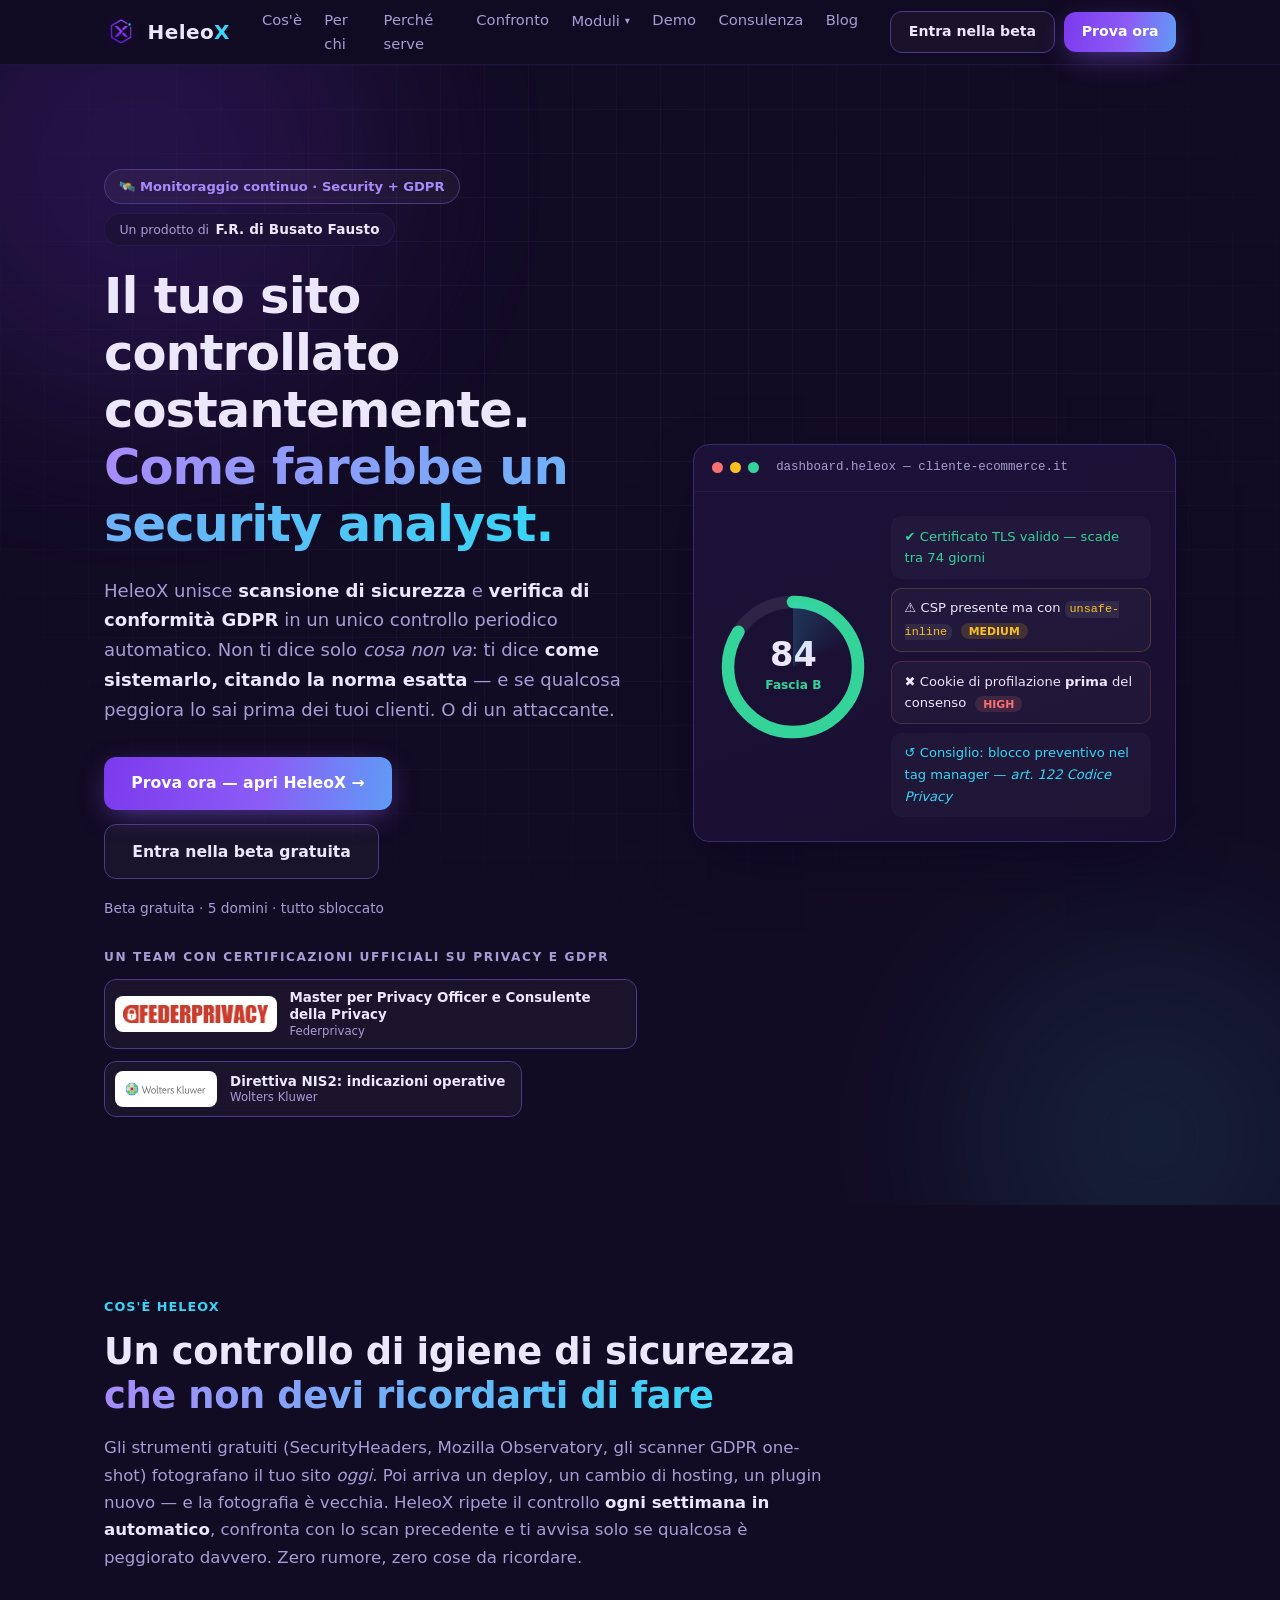
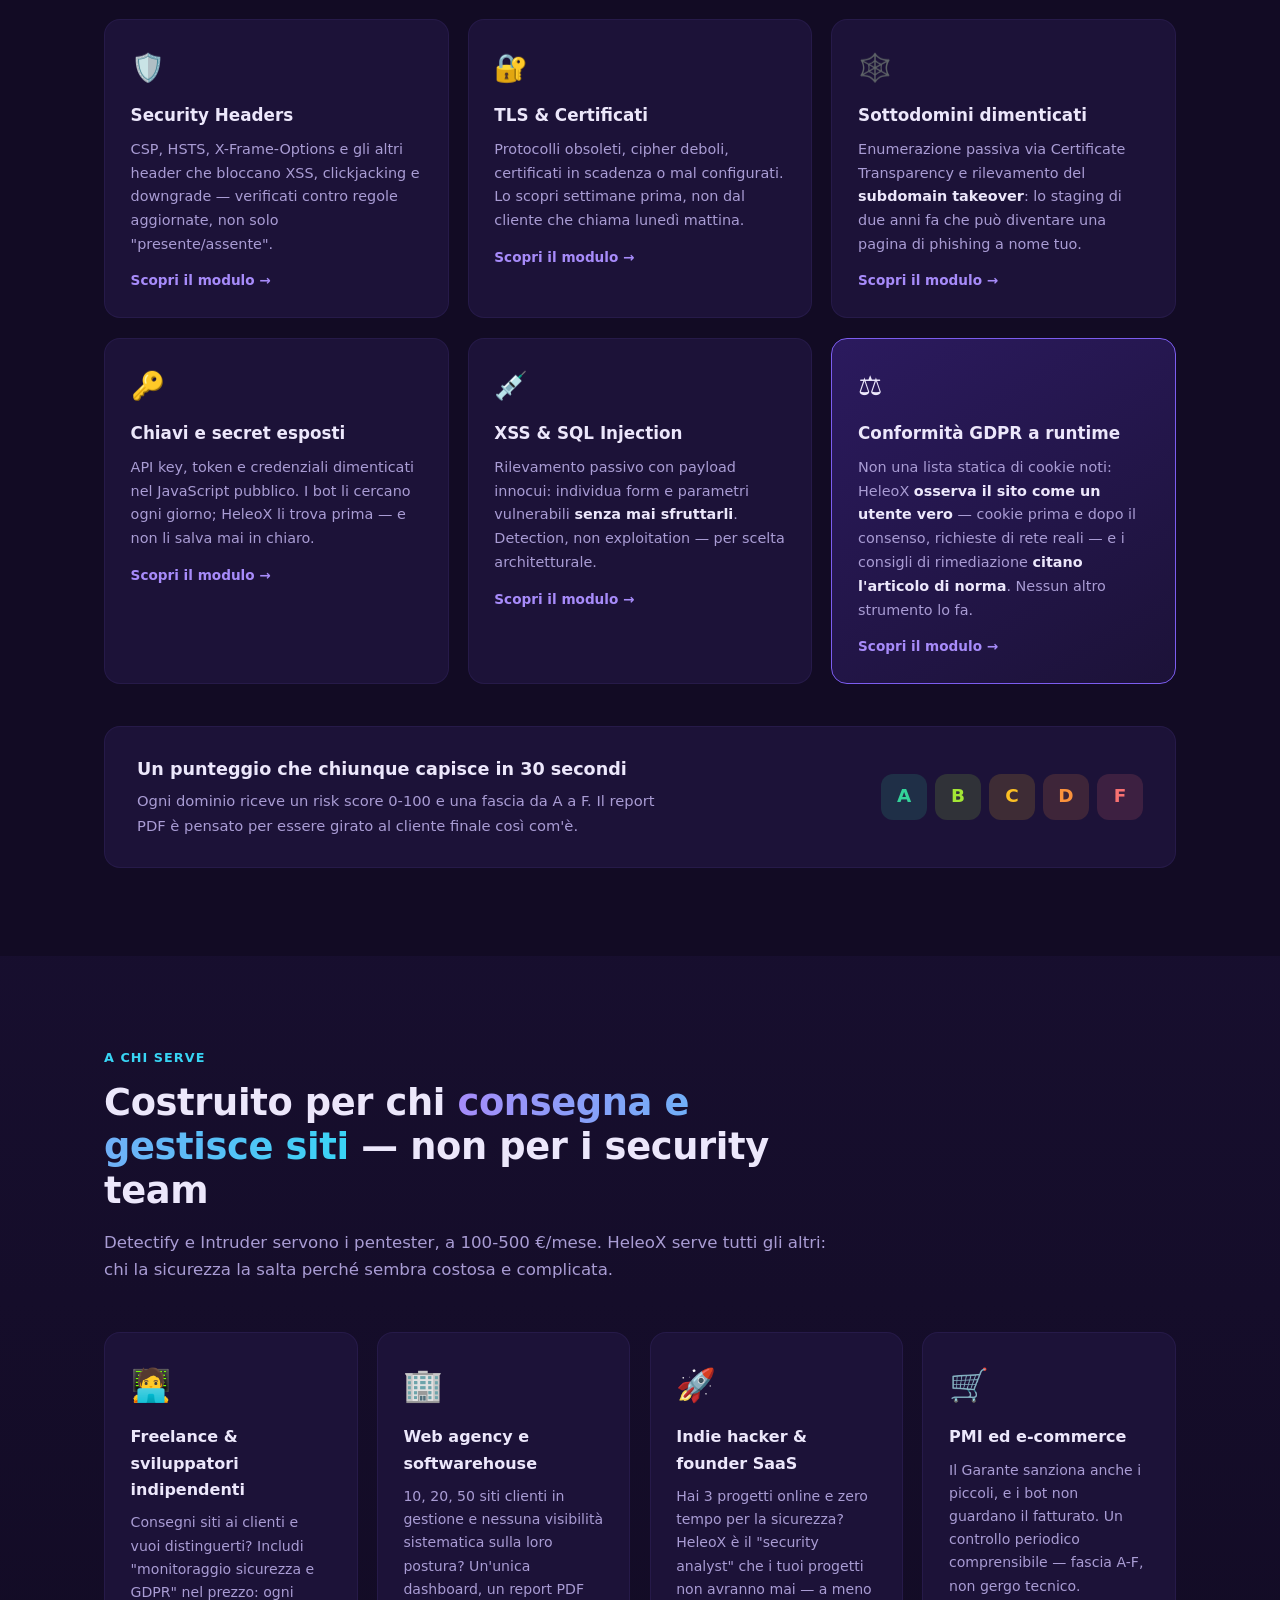
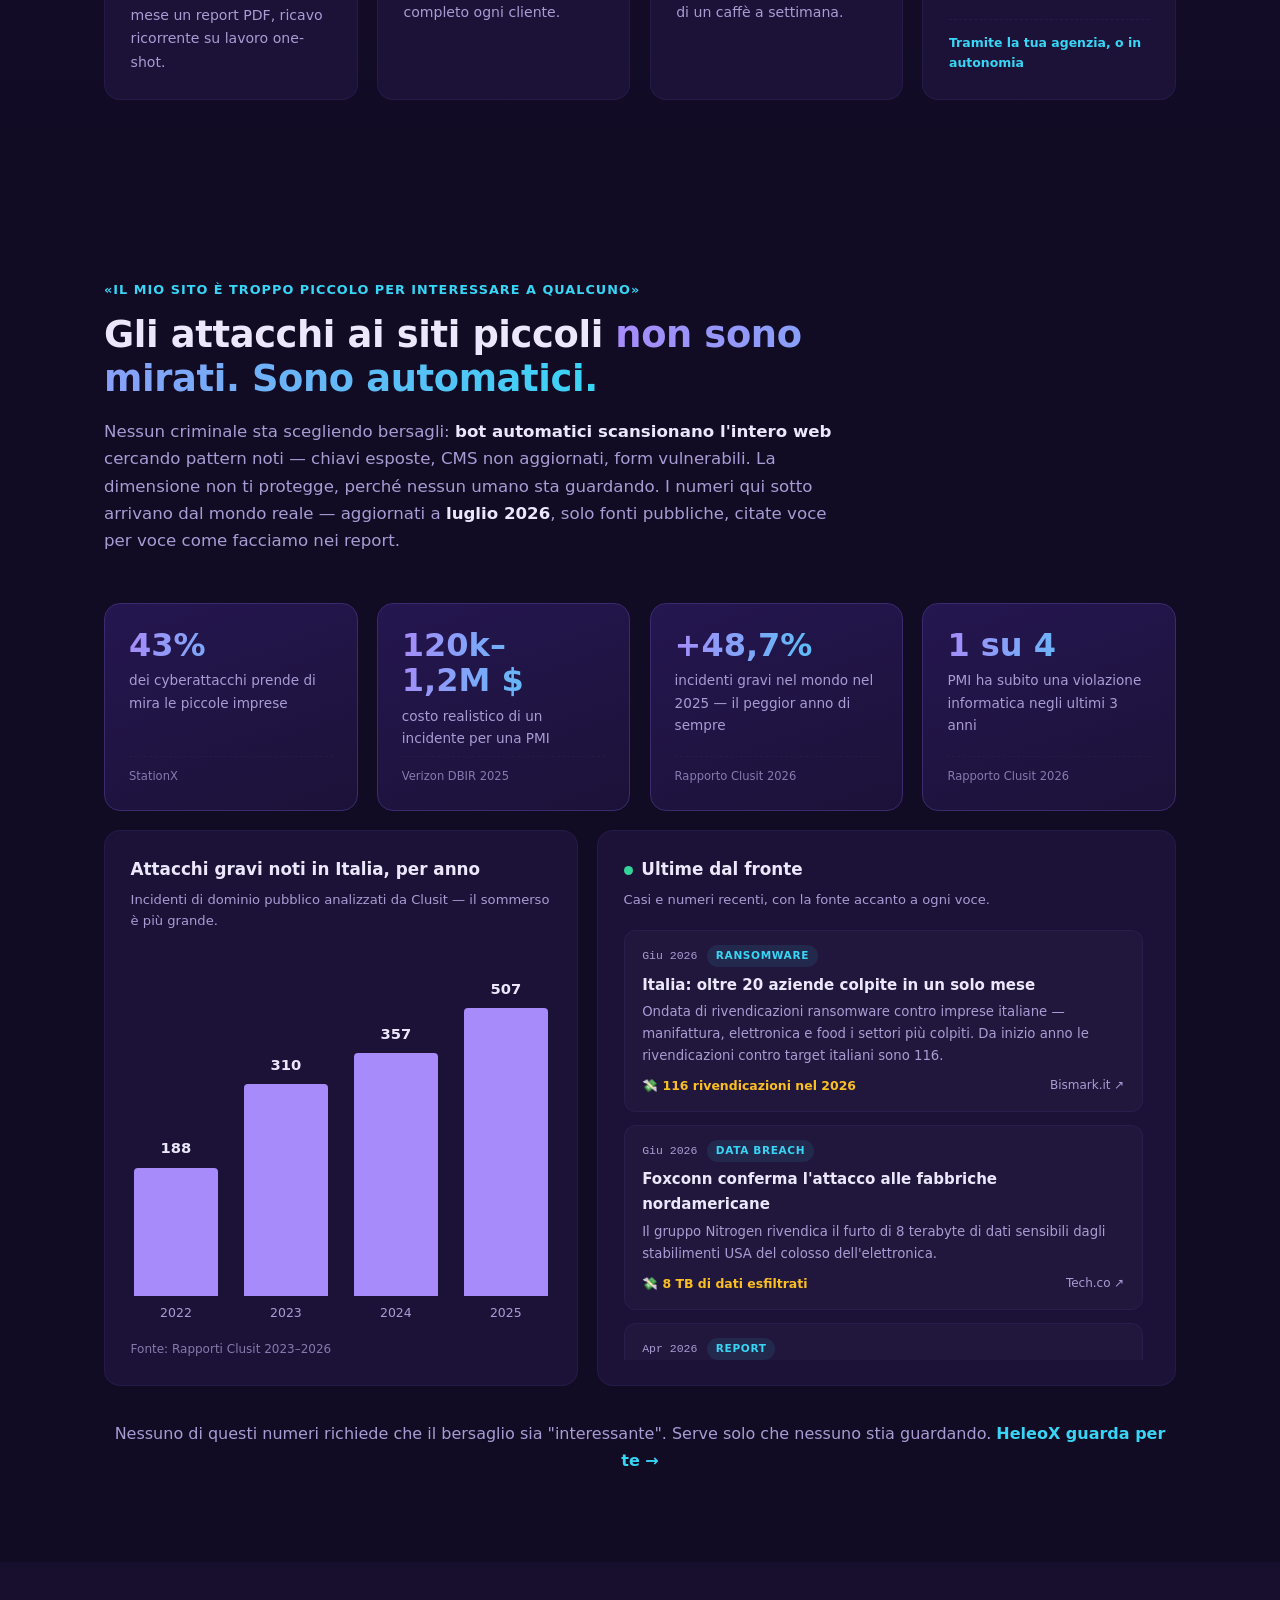
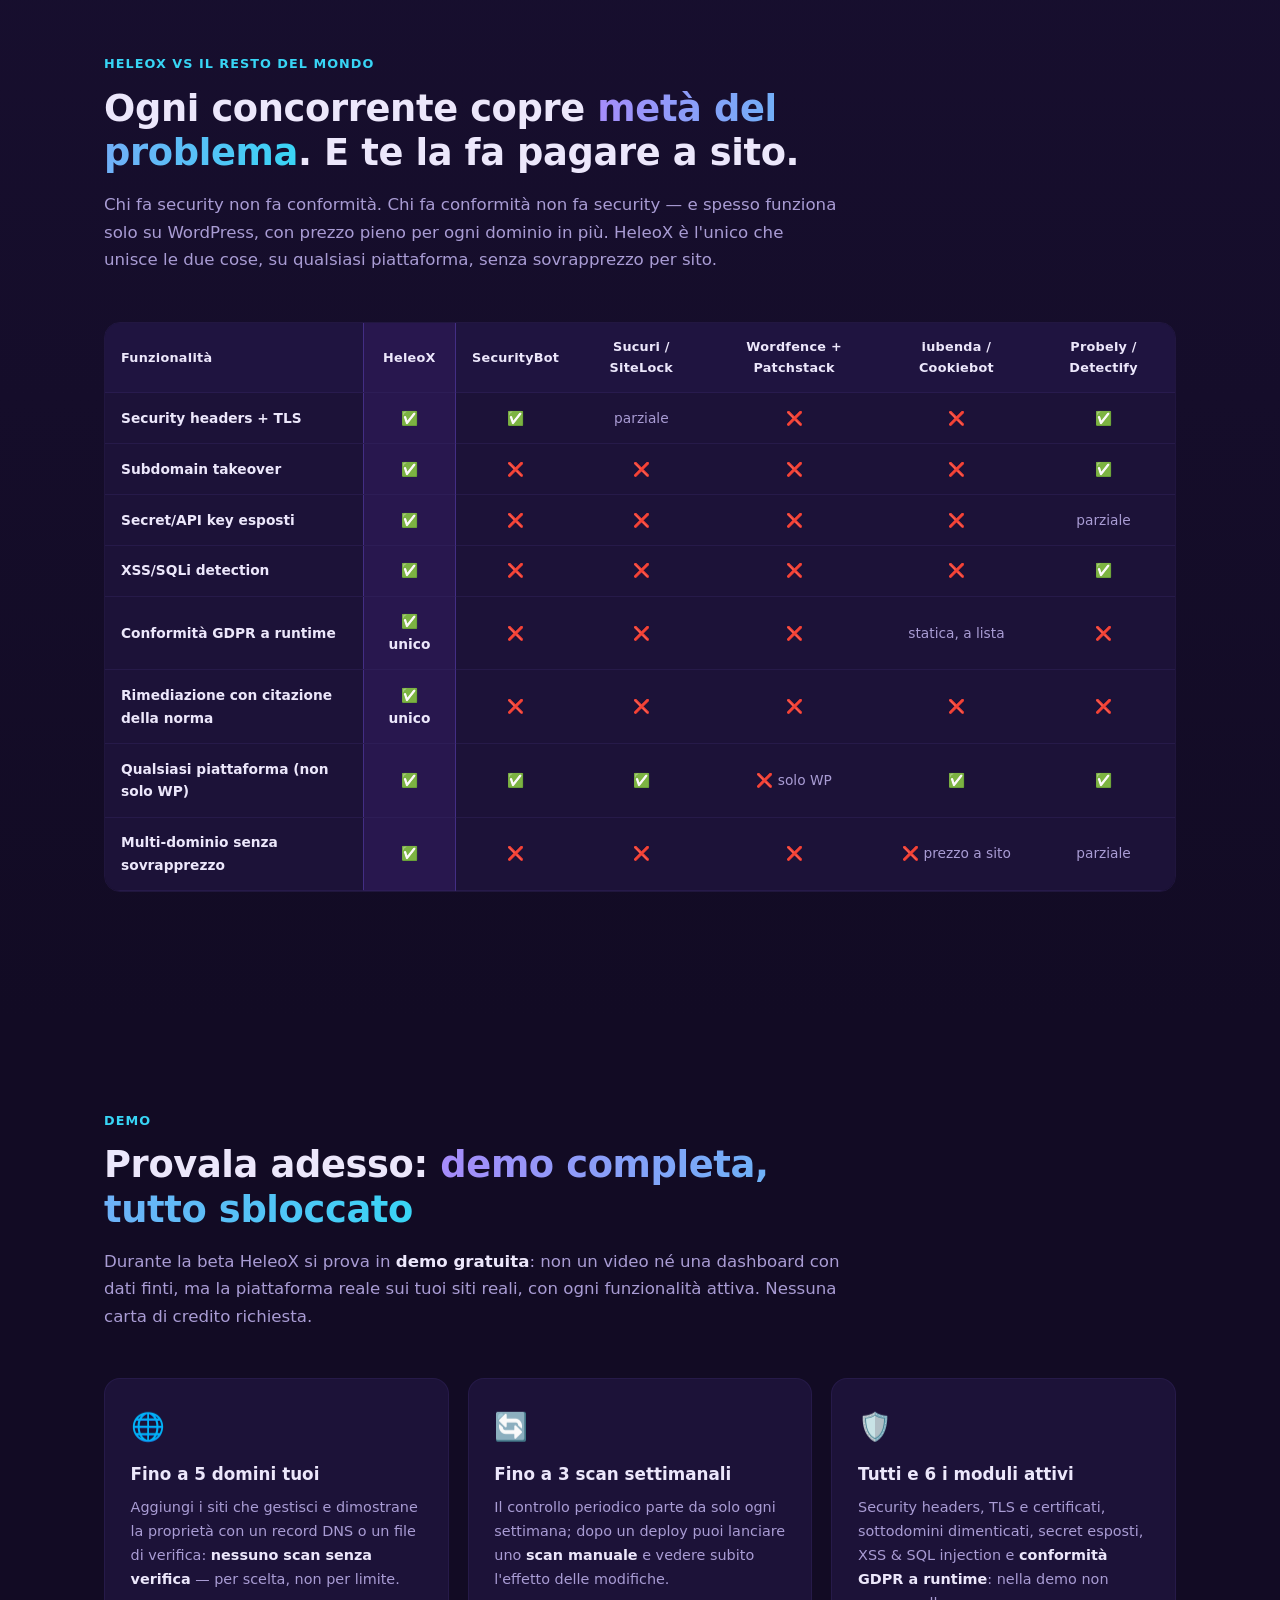
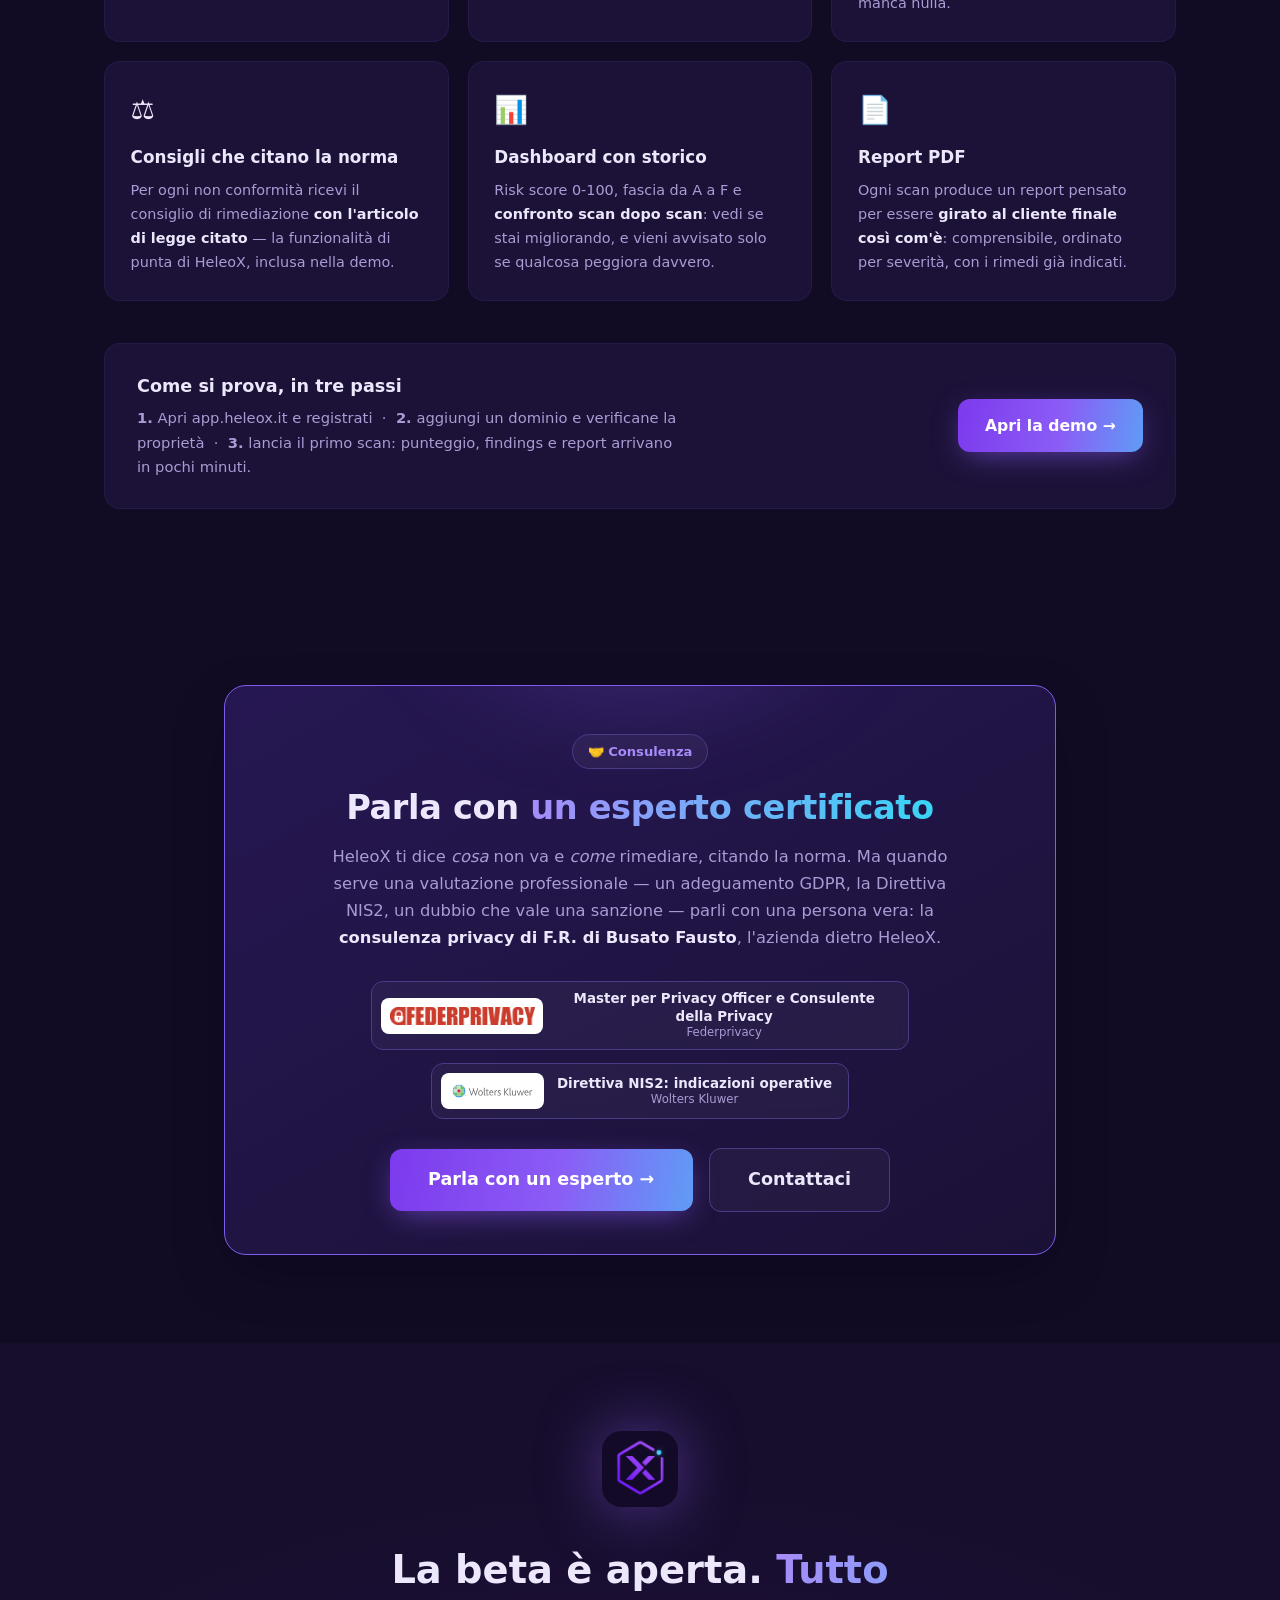
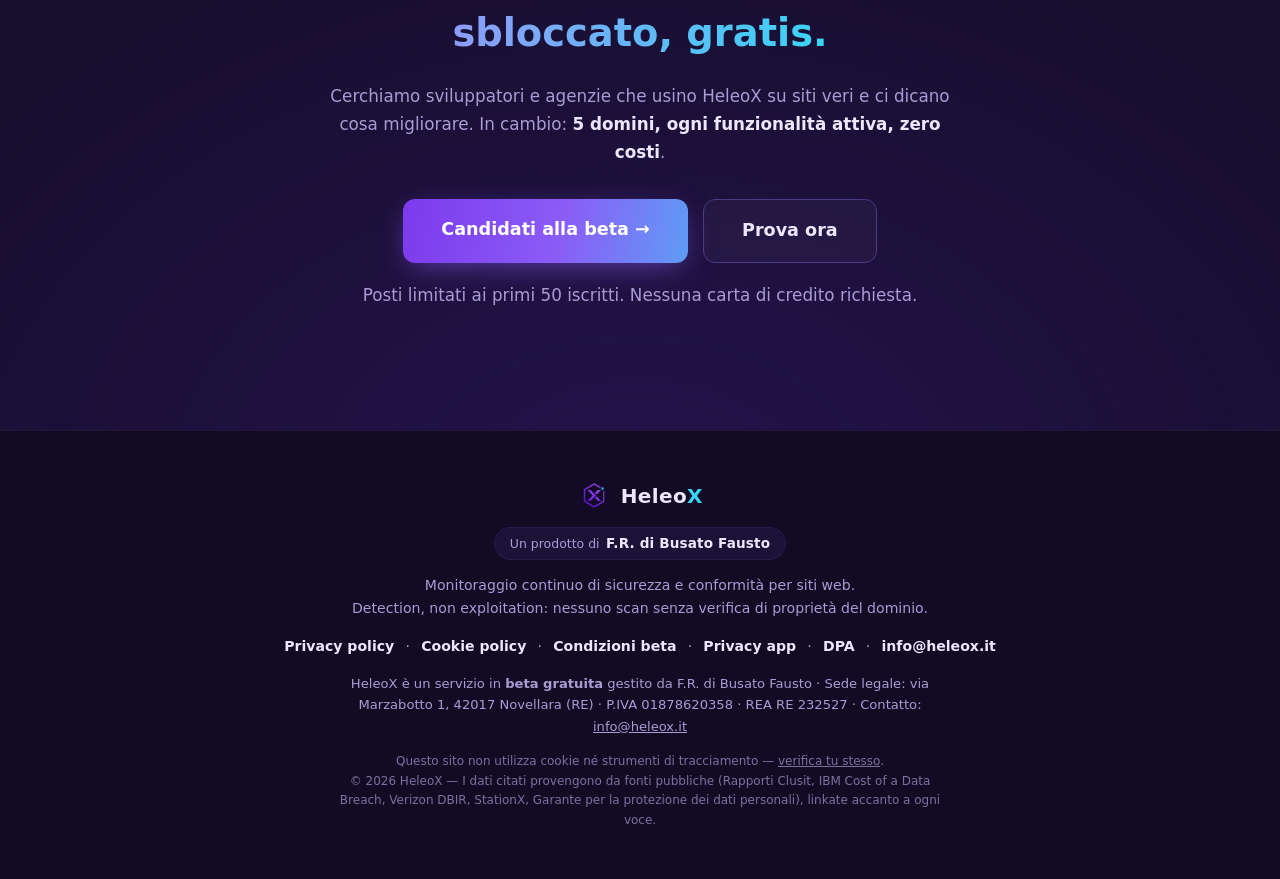
==== commit 6841dd42: "Chip «Un prodotto di F.R. di Busato Fausto»: hero (accanto alla pill) + footer di tutte le pagine; C" ====
--- a/index.html
+++ b/index.html
@@ -20,7 +20,7 @@
   <link rel="icon" type="image/png" href="logo.png" />
   <!-- ?v=2: cache-busting — Cloudflare tiene styles.css in cache 24h, senza
        versione i visitatori vedrebbero l'HTML nuovo con il CSS vecchio -->
-  <link rel="stylesheet" href="styles.css?v=3" />
+  <link rel="stylesheet" href="styles.css?v=6" />
   <!-- SEO: grafo Schema.org — Organization collegata all'azienda madre
        (F.R. di Busato Fausto) + SoftwareApplication per l'app + WebSite.
        Aiuta Google a riconoscere il brand "HeleoX" come entità. -->
@@ -142,7 +142,15 @@
 
     <div class="container hero-inner">
       <div class="hero-copy reveal">
-        <span class="pill">🛰️ Monitoraggio continuo · Security + GDPR</span>
+        <!-- Riga d'apertura: pill del posizionamento + richiamo all'azienda
+             madre (oltre al footer) fianco a fianco, a capo su mobile. -->
+        <div class="hero-toprow">
+          <span class="pill">🛰️ Monitoraggio continuo · Security + GDPR</span>
+          <a class="madeby madeby-hero" href="https://www.fr-busato.it" target="_blank" rel="noopener">
+            <span class="madeby-label">Un prodotto di</span>
+            <span class="madeby-name">F.R. di Busato Fausto</span>
+          </a>
+        </div>
         <h1>Il tuo sito controllato costantemente.<br /><span class="gradient-text">Come farebbe un security analyst.</span></h1>
         <p class="lead">
           HeleoX unisce <strong>scansione di sicurezza</strong> e <strong>verifica di conformità GDPR</strong> in un unico
@@ -601,6 +609,12 @@
         <img src="logo.png" alt="" class="brand-logo" />
         <span class="brand-name">Heleo<span class="accent">X</span></span>
       </div>
+      <!-- Richiamo esplicito all'azienda madre: rafforza il funnel unico
+           HeleoX ↔ consulenza F.R. di Busato Fausto (fr-busato.it). -->
+      <a class="madeby" href="https://www.fr-busato.it" target="_blank" rel="noopener">
+        <span class="madeby-label">Un prodotto di</span>
+        <span class="madeby-name">F.R. di Busato Fausto</span>
+      </a>
       <p>Monitoraggio continuo di sicurezza e conformità per siti web.<br />Detection, non exploitation: nessuno scan senza verifica di proprietà del dominio.</p>
       <nav class="footer-links" aria-label="Note legali">
         <a href="privacy.html">Privacy policy</a>
--- a/styles.css
+++ b/styles.css
@@ -669,6 +669,20 @@
 .footer { border-top: 1px solid var(--border); padding: 3rem 0; }
 .footer-inner { text-align: center; display: flex; flex-direction: column; align-items: center; gap: 0.9rem; }
 .footer p { color: var(--text-dim); font-size: 0.88rem; max-width: 38rem; }
+/* chip "Un prodotto di F.R. di Busato Fausto" — richiamo all'azienda madre */
+.madeby {
+  display: inline-flex; align-items: baseline; gap: 0.4rem;
+  padding: 0.35rem 0.9rem; border: 1px solid var(--border); border-radius: 999px;
+  background: var(--surface); text-decoration: none; line-height: 1.4;
+}
+.madeby-label { color: var(--text-dim); font-size: 0.78rem; }
+.madeby-name { color: var(--text); font-size: 0.85rem; font-weight: 700; letter-spacing: 0.01em; }
+.madeby:hover { border-color: var(--cyan); }
+.madeby:hover .madeby-name { color: var(--cyan); }
+/* riga d'apertura dell'hero: pill + chip azienda madre fianco a fianco,
+   a capo su schermi stretti; il margine sotto passa dalla pill alla riga */
+.hero-toprow { display: flex; flex-wrap: wrap; align-items: center; gap: 0.6rem; margin-bottom: 1.4rem; }
+.hero-toprow .pill { margin-bottom: 0; }
 .footer-fine { font-size: 0.75rem !important; opacity: 0.7; }
 .footer-links { display: flex; gap: 0.7rem; align-items: center; font-size: 0.88rem; }
 .footer-links a { color: var(--text); text-decoration: none; font-weight: 600; }
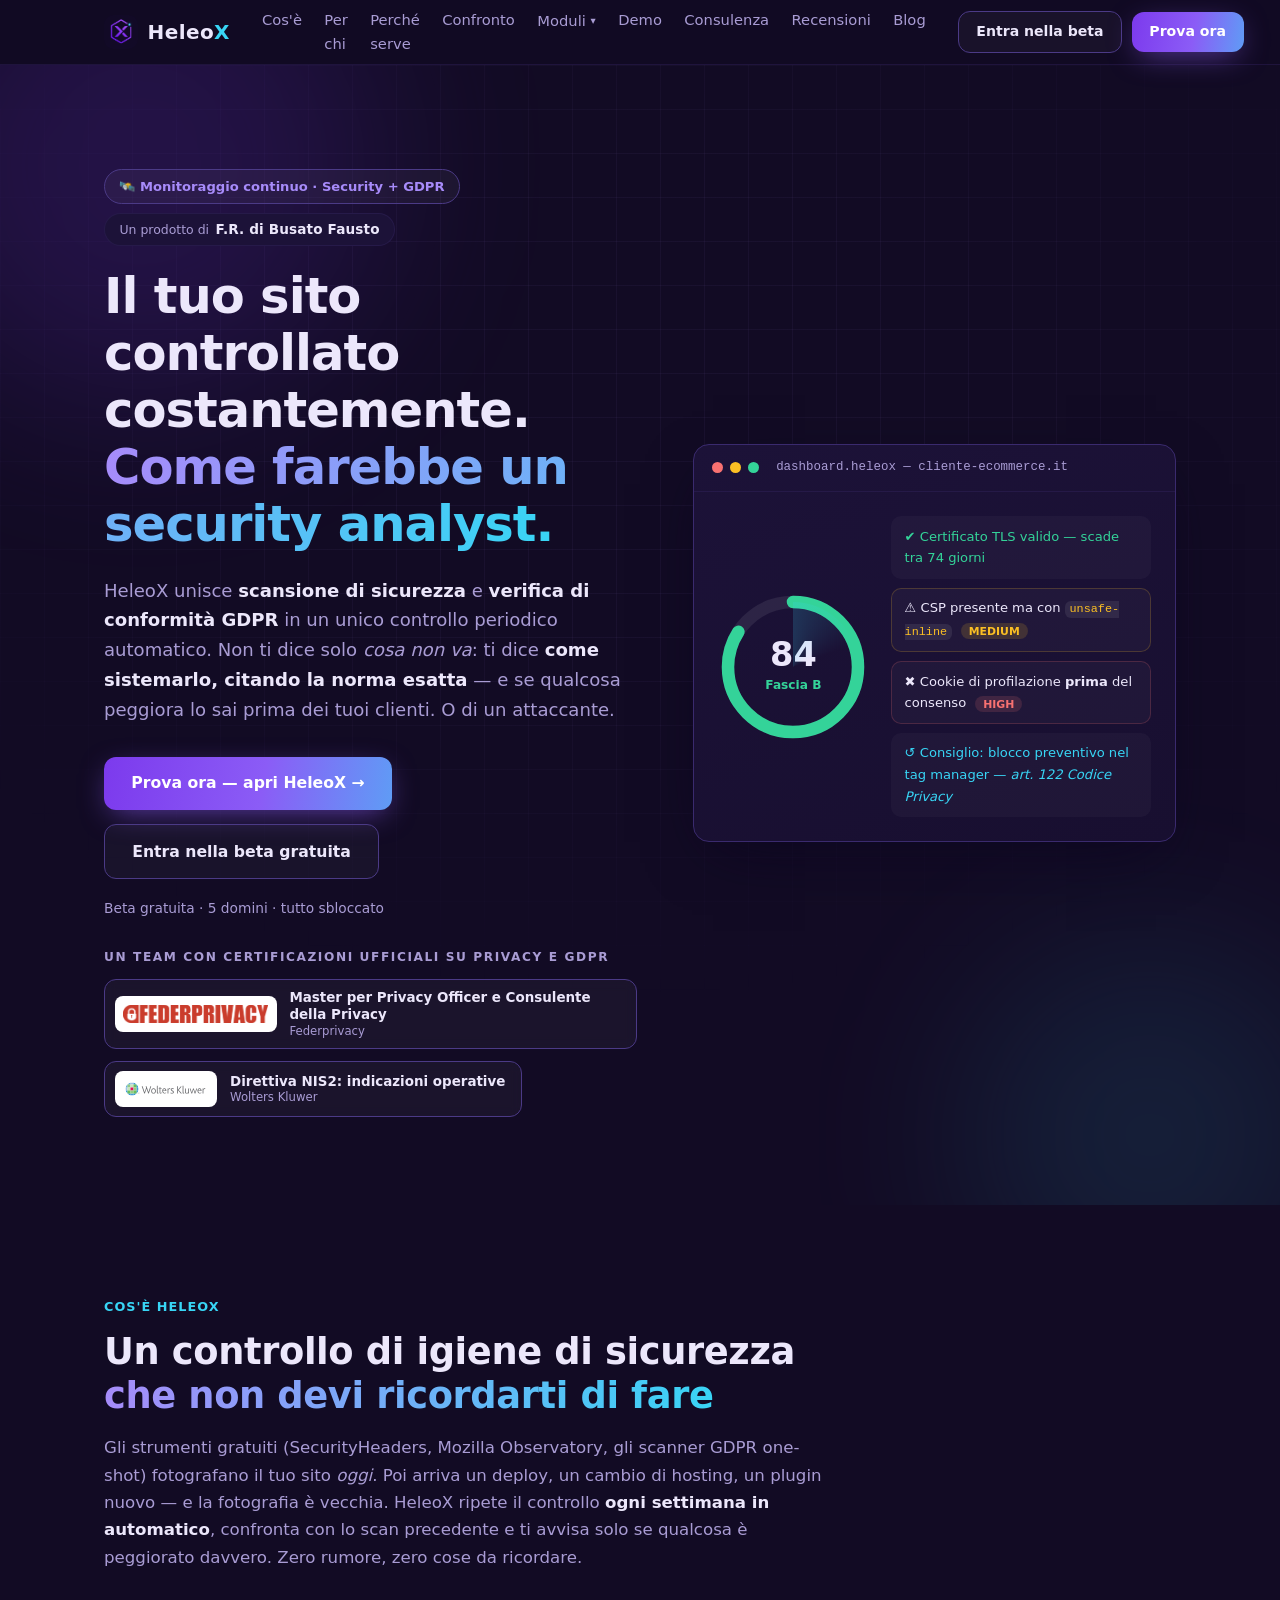
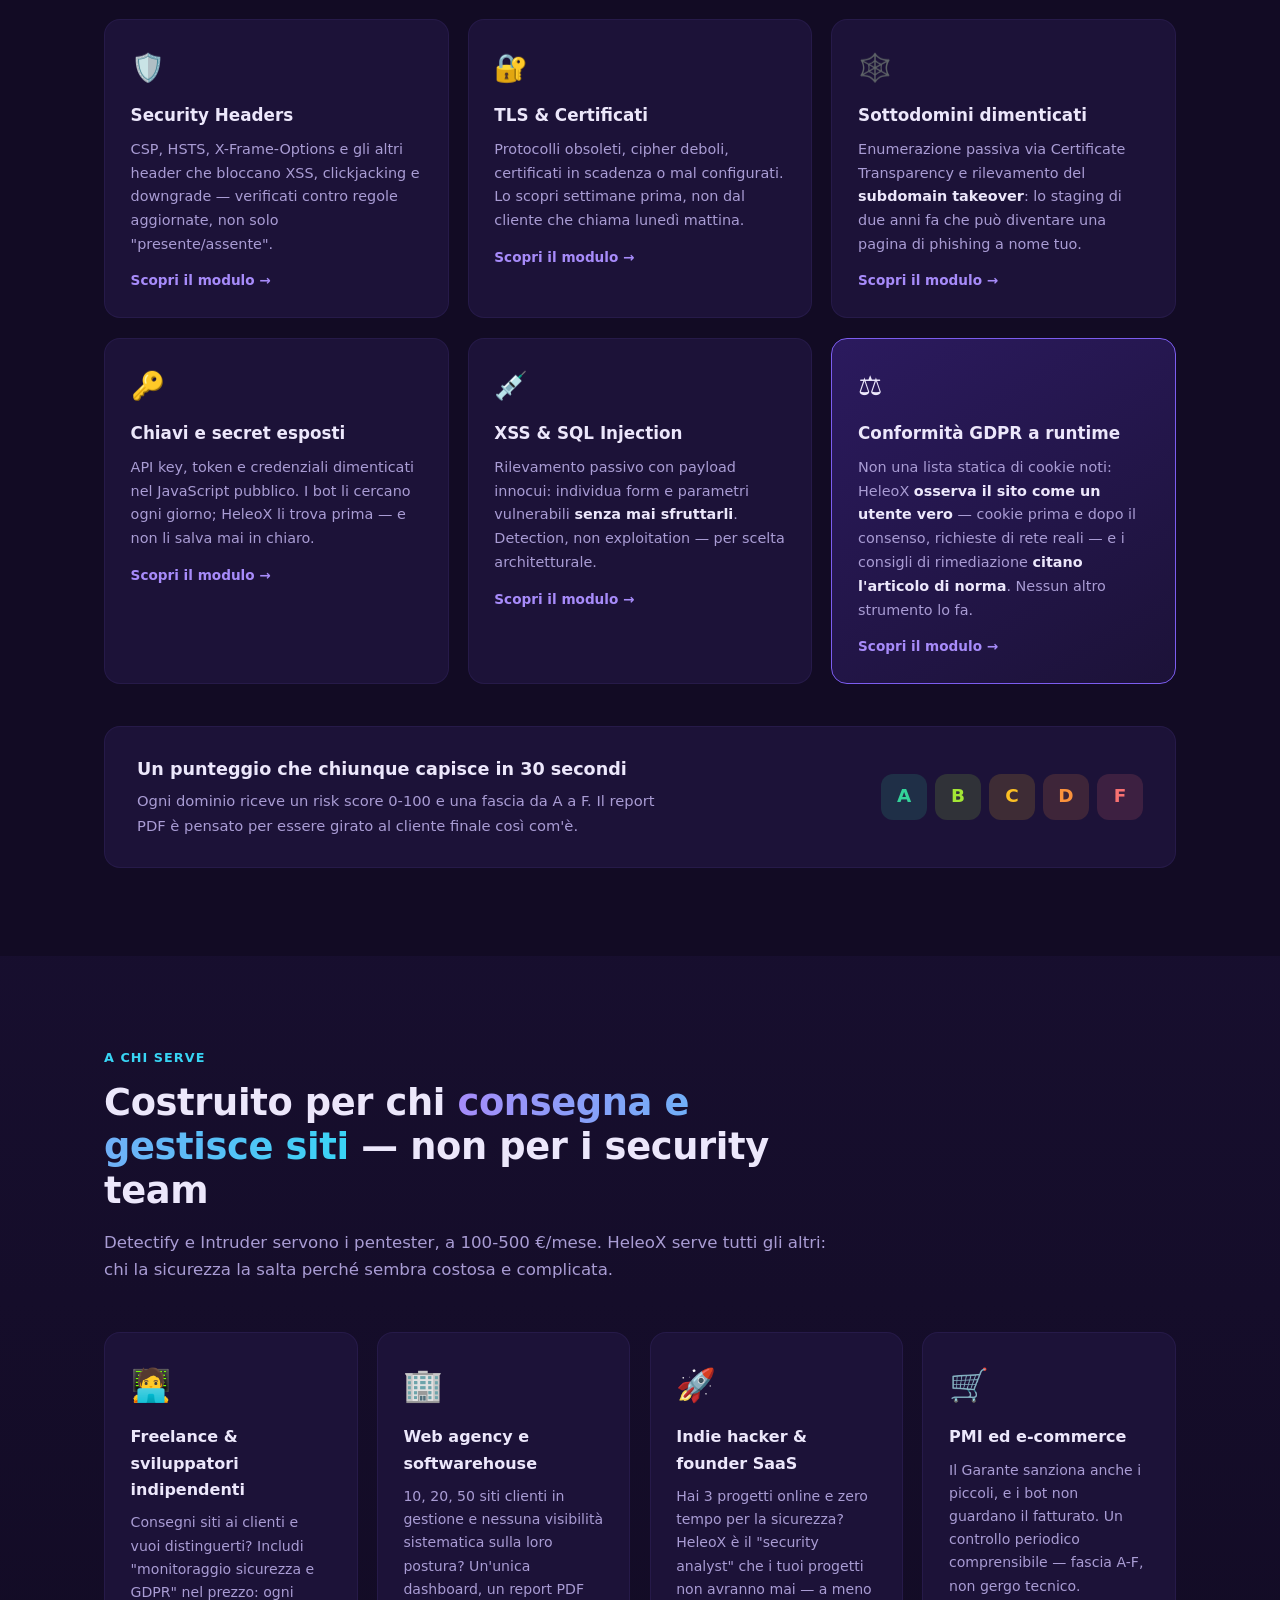
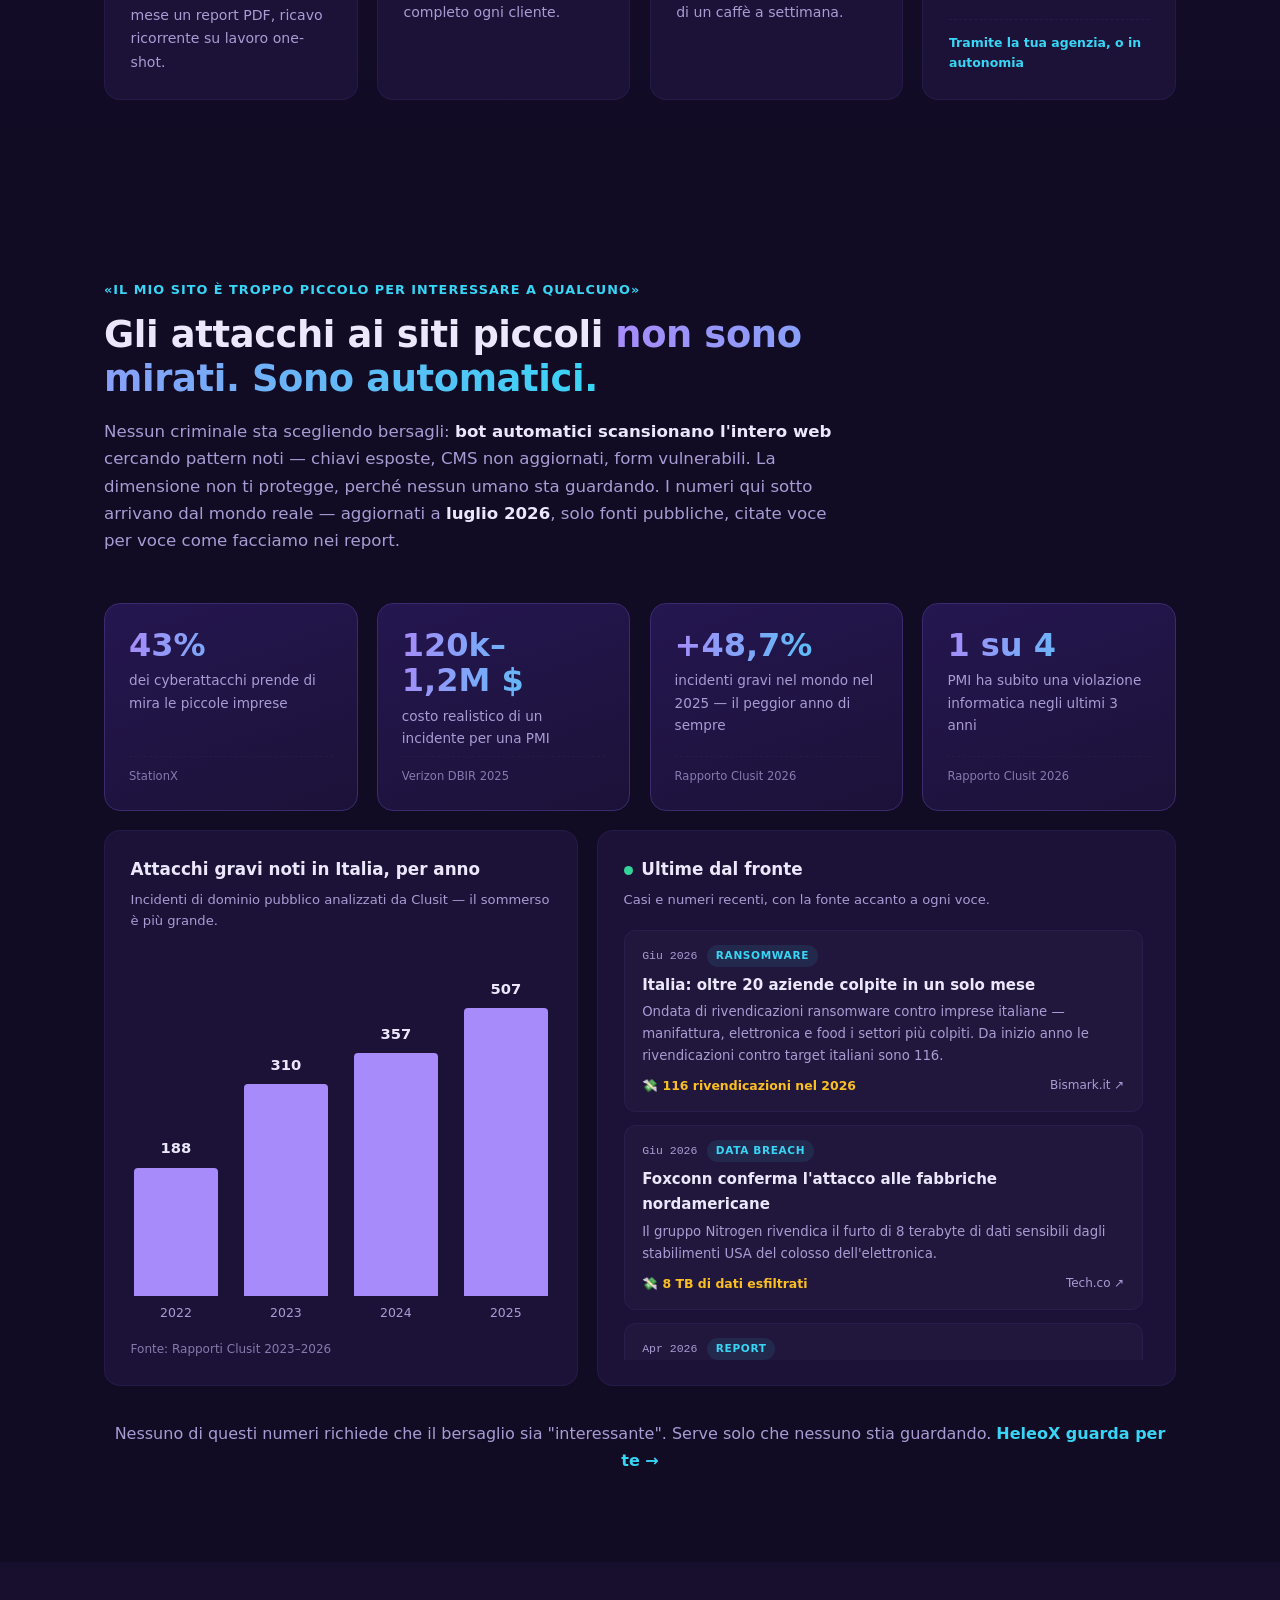
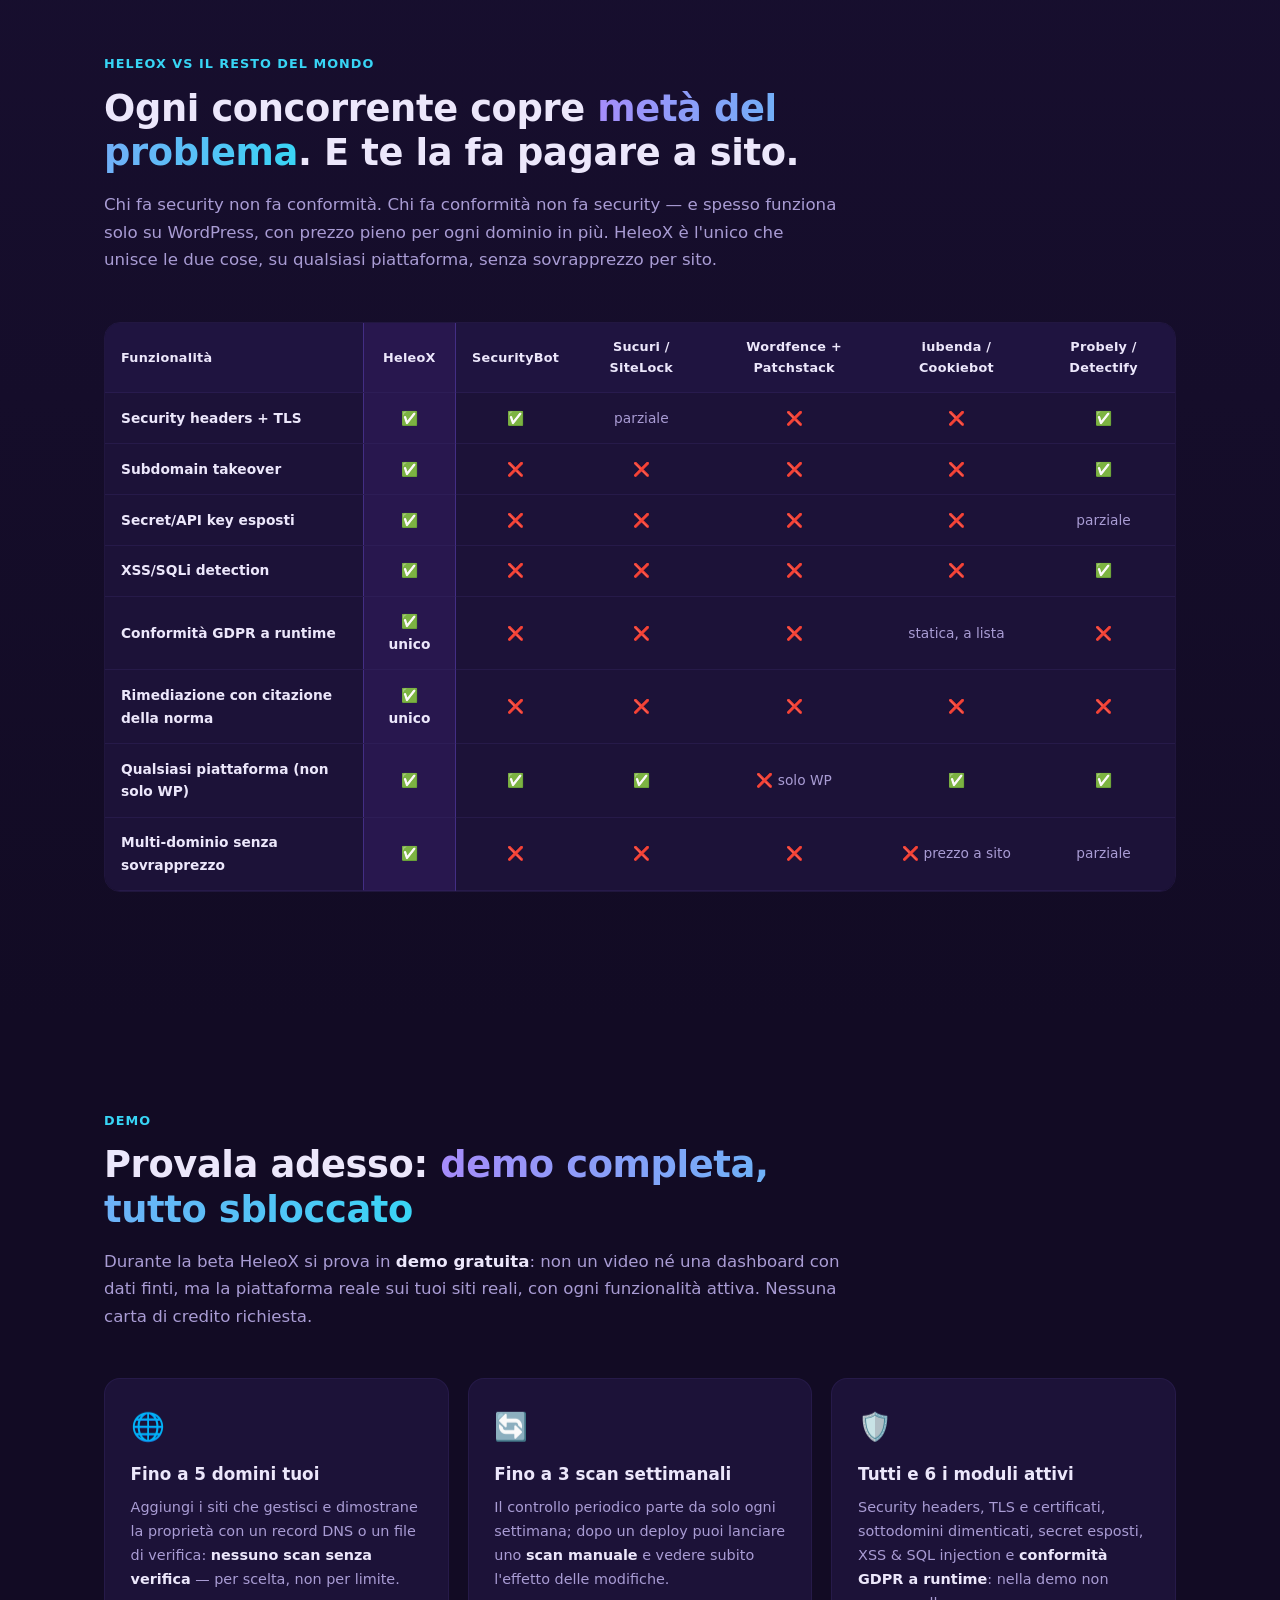
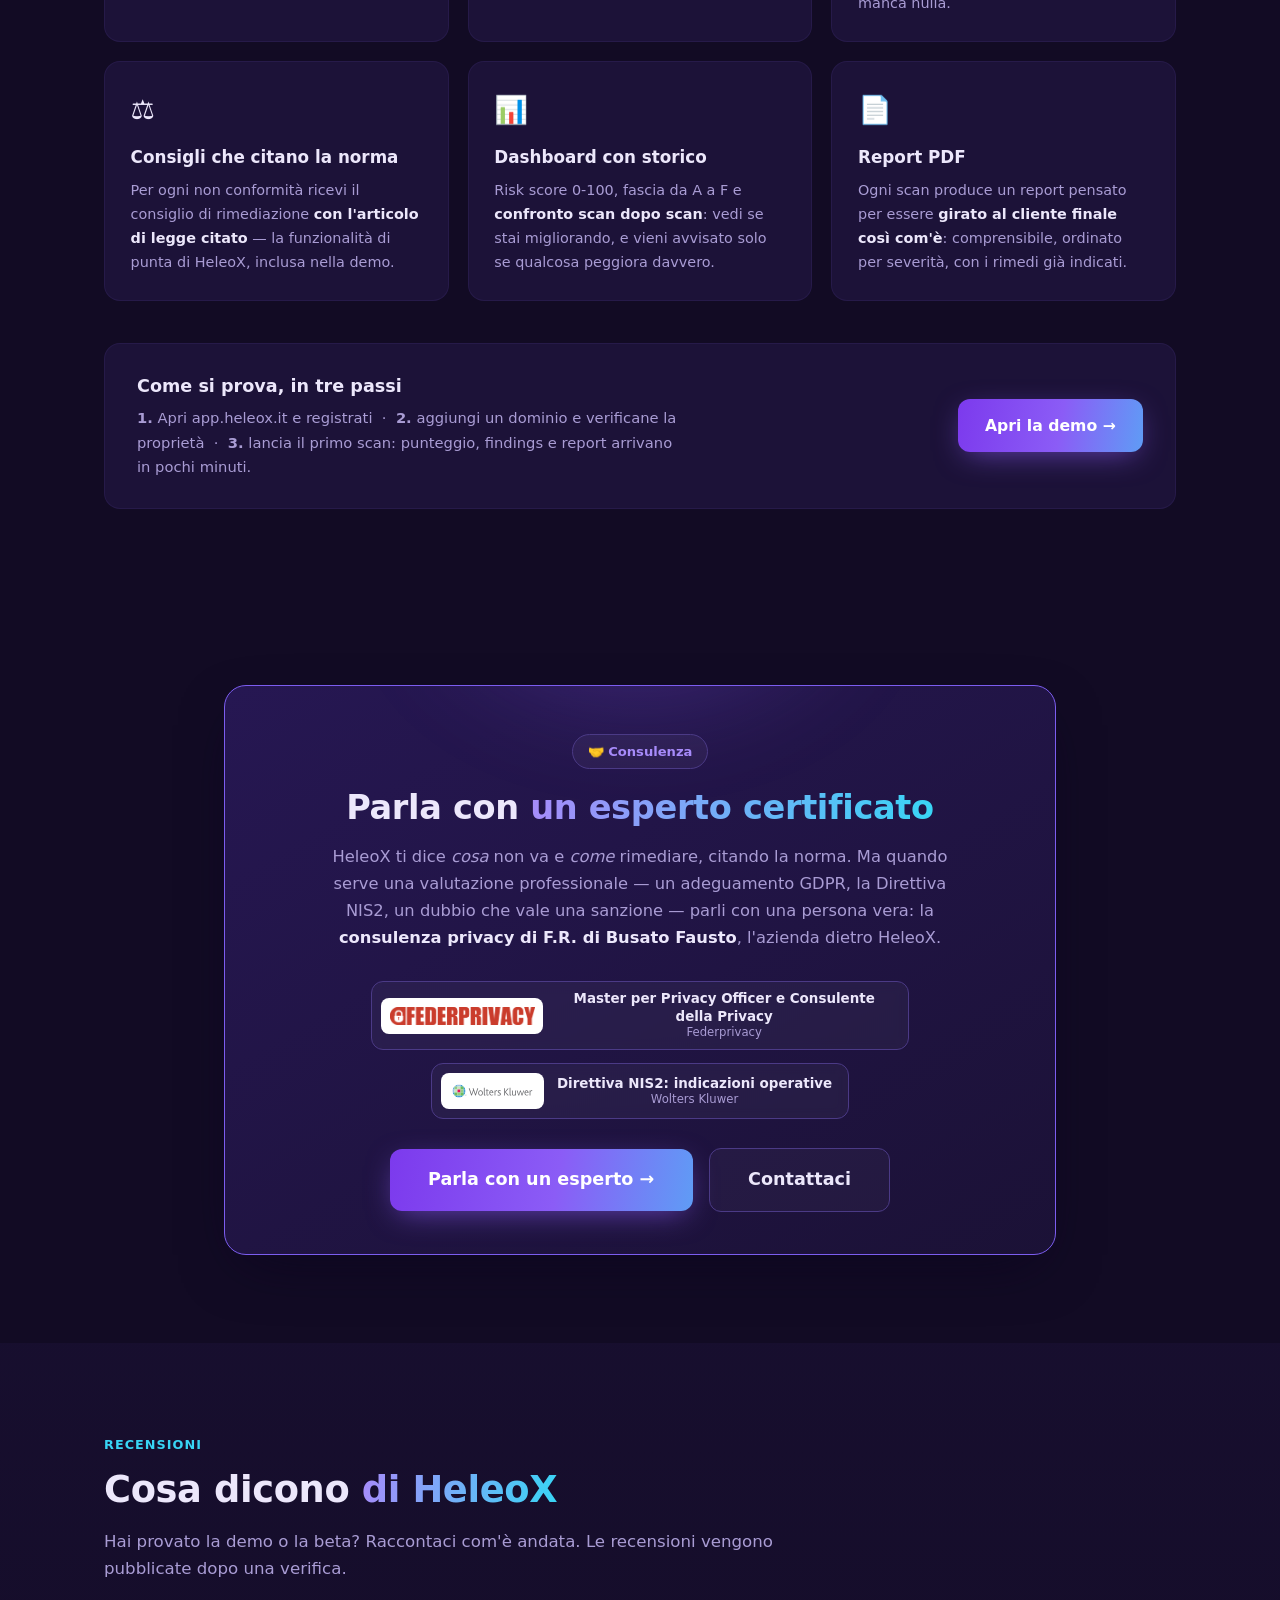
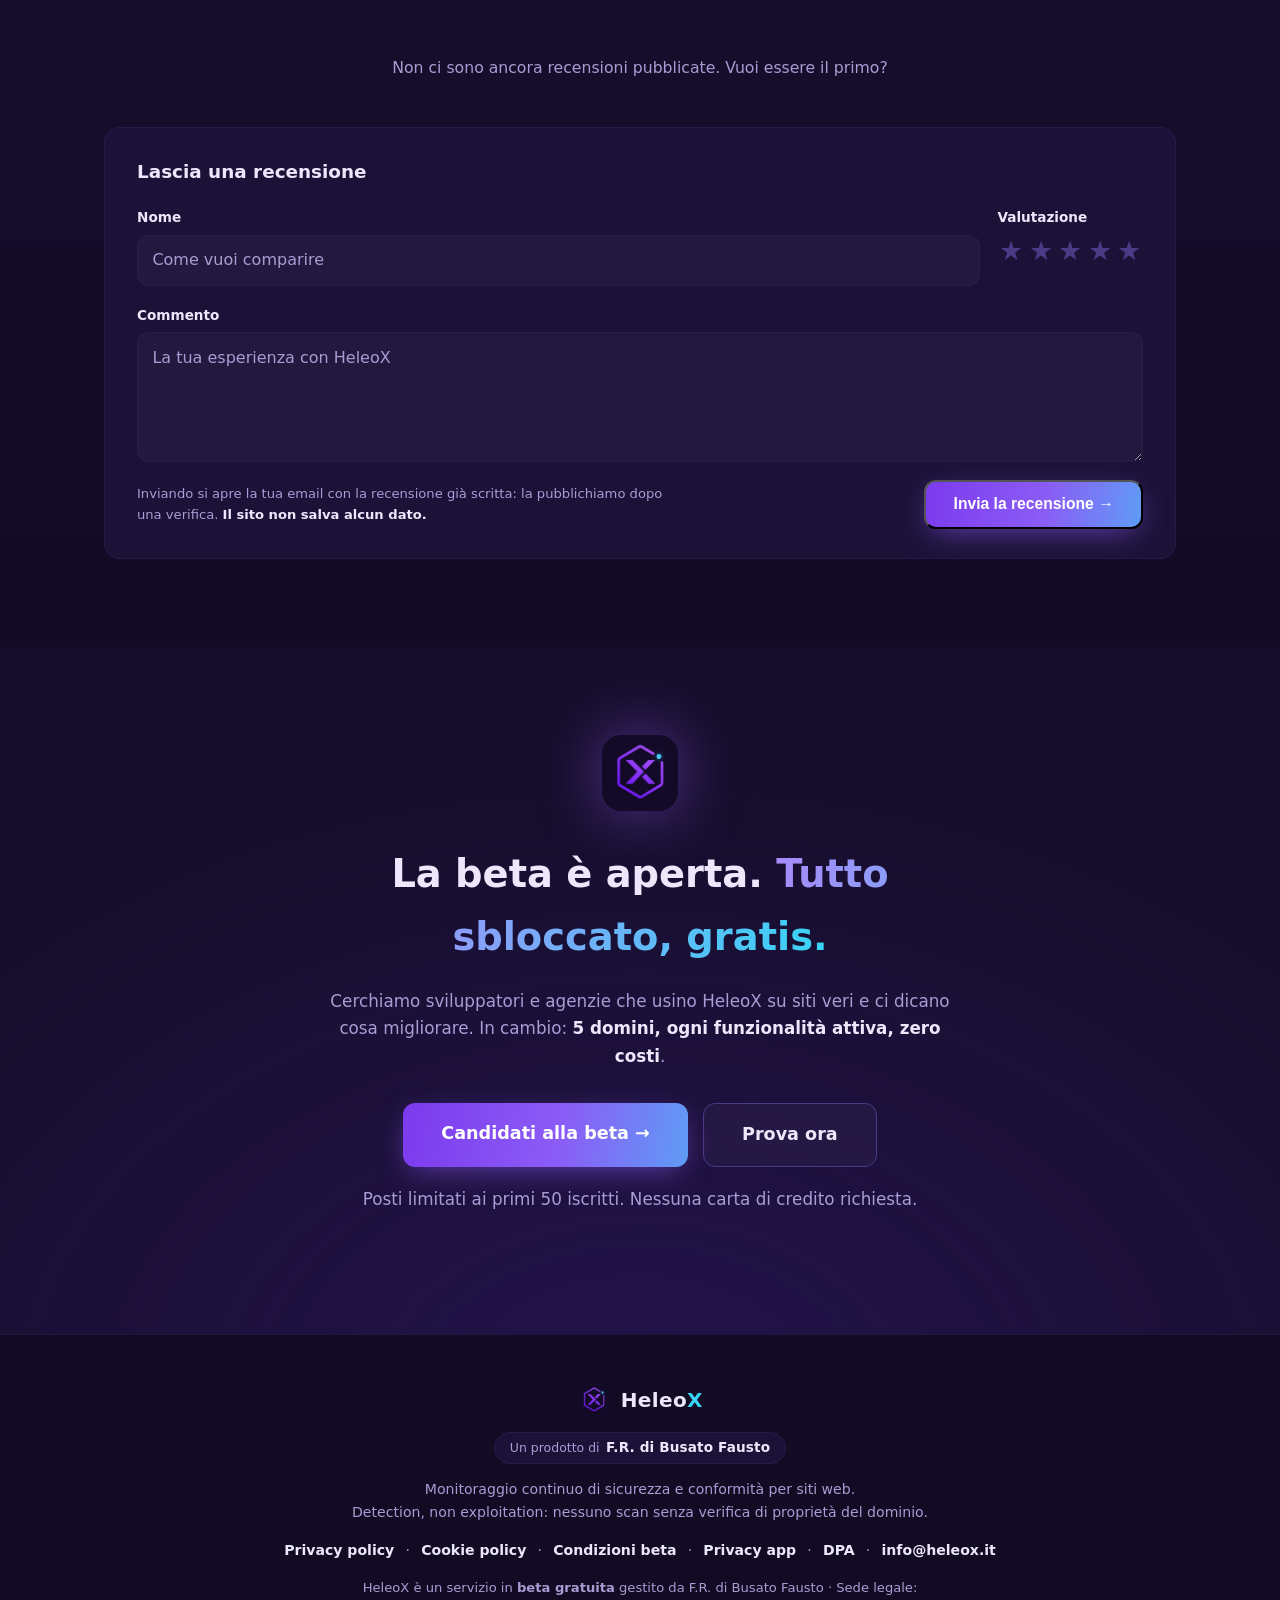
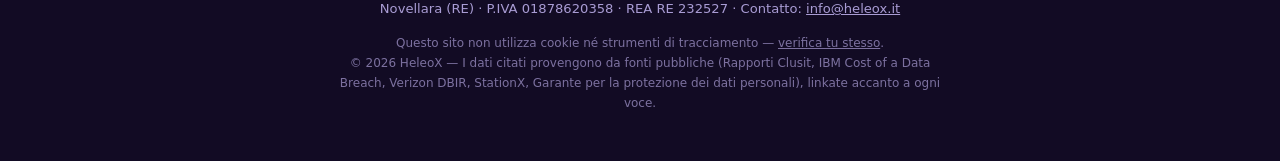
==== commit f4dd24f6: "Landing: sezione recensioni + indirizzo sede generico «Novellara (RE)» - Nuova zona "Recensioni" in " ====
--- a/index.html
+++ b/index.html
@@ -20,7 +20,7 @@
   <link rel="icon" type="image/png" href="logo.png" />
   <!-- ?v=2: cache-busting — Cloudflare tiene styles.css in cache 24h, senza
        versione i visitatori vedrebbero l'HTML nuovo con il CSS vecchio -->
-  <link rel="stylesheet" href="styles.css?v=6" />
+  <link rel="stylesheet" href="styles.css?v=7" />
   <!-- SEO: grafo Schema.org — Organization collegata all'azienda madre
        (F.R. di Busato Fausto) + SoftwareApplication per l'app + WebSite.
        Aiuta Google a riconoscere il brand "HeleoX" come entità. -->
@@ -111,6 +111,7 @@
         <a href="#piani" hidden>Piani</a>
         <a href="#demo">Demo</a>
         <a href="#esperto">Consulenza</a>
+        <a href="#recensioni">Recensioni</a>
         <a href="blog.html">Blog</a>
 
         <!-- CTA visibili solo dentro il menu mobile a comparsa -->
@@ -582,6 +583,58 @@
     </div>
   </section>
 
+  <!-- ======================= RECENSIONI ======================= -->
+  <!-- Le recensioni mostrate vivono in recensioni.json (curate: pubblichi solo
+       quelle approvate). Il form NON salva nulla e non traccia: compone
+       un'email precompilata verso info@heleox.it — coerente con la promessa
+       "nessun cookie né tracking". Logica in recensioni.js. -->
+  <section class="section section-alt" id="recensioni">
+    <div class="container">
+      <div class="section-head reveal">
+        <span class="eyebrow">Recensioni</span>
+        <h2>Cosa dicono <span class="gradient-text">di HeleoX</span></h2>
+        <p>Hai provato la demo o la beta? Raccontaci com'è andata. Le recensioni vengono pubblicate dopo una verifica.</p>
+      </div>
+
+      <!-- Riepilogo media: nascosto finché non c'è almeno una recensione -->
+      <div class="reviews-summary reveal" id="reviewsSummary" hidden>
+        <span class="reviews-avg-num" id="reviewsAvg">0,0</span>
+        <span class="reviews-avg-stars" id="reviewsAvgStars" aria-hidden="true"></span>
+        <span class="reviews-count" id="reviewsCount"></span>
+      </div>
+
+      <div class="reviews-grid" id="reviewsGrid"></div>
+      <p class="reviews-empty" id="reviewsEmpty" hidden>Non ci sono ancora recensioni pubblicate. Vuoi essere il primo?</p>
+
+      <!-- Form: lascia una recensione (compone un'email, non salva dati) -->
+      <div class="review-form-wrap reveal">
+        <h3>Lascia una recensione</h3>
+        <form class="review-form" id="reviewForm" novalidate>
+          <div class="rf-row">
+            <label class="rf-field" for="rfName">
+              <span>Nome</span>
+              <input type="text" id="rfName" name="nome" maxlength="60" placeholder="Come vuoi comparire" autocomplete="name" required />
+            </label>
+            <div class="rf-field rf-stars-field">
+              <span class="rf-label">Valutazione</span>
+              <div class="rf-stars" id="rfStars" role="radiogroup" aria-label="Valutazione da 1 a 5 stelle"></div>
+            </div>
+          </div>
+          <label class="rf-field" for="rfComment">
+            <span>Commento</span>
+            <textarea id="rfComment" name="commento" rows="4" maxlength="600" placeholder="La tua esperienza con HeleoX" required></textarea>
+          </label>
+          <p class="rf-error" id="rfError" role="alert" hidden></p>
+          <p class="rf-ok" id="rfOk" hidden>Si apre la tua email con la recensione già compilata: inviala e la pubblicheremo dopo una verifica. Grazie!</p>
+          <div class="rf-foot">
+            <p class="rf-note">Inviando si apre la tua email con la recensione già scritta: la pubblichiamo dopo una verifica. <strong>Il sito non salva alcun dato.</strong></p>
+            <button type="submit" class="btn btn-primary">Invia la recensione →</button>
+          </div>
+        </form>
+      </div>
+    </div>
+  </section>
+
   <!-- ======================= CTA BETA ======================= -->
   <section class="section beta" id="beta">
     <div class="container beta-inner reveal">
@@ -631,7 +684,7 @@
       </nav>
       <p class="footer-legal">
         HeleoX è un servizio in <strong>beta gratuita</strong> gestito da F.R. di Busato Fausto ·
-        Sede legale: via Marzabotto 1, 42017 Novellara (RE) · P.IVA 01878620358 · REA RE 232527 ·
+        Sede legale: Novellara (RE) · P.IVA 01878620358 · REA RE 232527 ·
         Contatto: <a href="mailto:info@heleox.it">info@heleox.it</a>
       </p>
       <p class="footer-fine">
@@ -642,5 +695,6 @@
   </footer>
 
   <script src="script.js"></script>
+  <script src="recensioni.js"></script>
 </body>
 </html>
--- a/styles.css
+++ b/styles.css
@@ -772,3 +772,85 @@
 
 .legal-back { display: inline-block; margin-bottom: 2rem; color: var(--text-dim); text-decoration: none; font-size: 0.9rem; }
 .legal-back:hover { color: var(--text); }
+
+/* ---------- recensioni ---------- */
+/* Stelle: ★ pieno color ambra su traccia smorzata, coerente con la palette. */
+.reviews-summary {
+  display: flex; align-items: center; gap: 0.9rem; flex-wrap: wrap;
+  margin-bottom: 2.2rem;
+}
+.reviews-avg-num { font-size: 2.2rem; font-weight: 800; line-height: 1; color: var(--text); }
+.reviews-avg-stars { display: inline-flex; gap: 0.12rem; font-size: 1.3rem; }
+.reviews-avg-stars .star { color: #4b3a86; }
+.reviews-avg-stars .star.on { color: var(--amber); }
+.reviews-count { color: var(--text-dim); font-size: 0.95rem; }
+
+.reviews-grid { display: grid; grid-template-columns: repeat(3, 1fr); gap: 1.2rem; }
+@media (max-width: 900px) { .reviews-grid { grid-template-columns: repeat(2, 1fr); } }
+@media (max-width: 600px) { .reviews-grid { grid-template-columns: 1fr; } }
+
+.review-card {
+  background: var(--surface); border: 1px solid var(--border); border-radius: var(--radius);
+  padding: 1.5rem; margin: 0; display: flex; flex-direction: column; gap: 0.8rem;
+  transition: transform 0.25s ease, border-color 0.25s ease;
+}
+.review-card:hover { transform: translateY(-4px); border-color: #6d4fd1; }
+.review-stars { display: inline-flex; gap: 0.12rem; font-size: 1.05rem; }
+.review-stars .star { color: #4b3a86; }
+.review-stars .star.on { color: var(--amber); }
+.review-text { font-size: 0.95rem; color: var(--text-dim); line-height: 1.6; }
+.review-text::before { content: "“"; }
+.review-text::after { content: "”"; }
+.review-author { display: flex; align-items: baseline; gap: 0.6rem; margin-top: auto; flex-wrap: wrap; }
+.review-name { font-weight: 700; color: var(--text); font-size: 0.92rem; }
+.review-date { font-size: 0.8rem; color: var(--text-dim); }
+
+.reviews-empty {
+  text-align: center; color: var(--text-dim); font-size: 0.98rem;
+  padding: 1.5rem 0 0.5rem;
+}
+
+/* ---------- form recensione ---------- */
+.review-form-wrap {
+  margin-top: 2.4rem; background: var(--surface); border: 1px solid var(--border);
+  border-radius: var(--radius); padding: 1.8rem 2rem;
+}
+.review-form-wrap h3 { font-size: 1.15rem; margin-bottom: 1.2rem; }
+.review-form { display: flex; flex-direction: column; gap: 1.1rem; }
+.rf-row { display: grid; grid-template-columns: 1fr auto; gap: 1.1rem; align-items: start; }
+@media (max-width: 600px) { .rf-row { grid-template-columns: 1fr; } }
+.rf-field { display: flex; flex-direction: column; gap: 0.4rem; }
+.rf-field > span, .rf-label { font-size: 0.85rem; font-weight: 600; color: var(--text); }
+.review-form input, .review-form textarea {
+  font: inherit; color: var(--text);
+  background: #ffffff08; border: 1px solid var(--border); border-radius: 12px;
+  padding: 0.7rem 0.9rem; width: 100%; resize: vertical;
+  transition: border-color 0.2s, box-shadow 0.2s;
+}
+.review-form input::placeholder, .review-form textarea::placeholder { color: var(--text-dim); }
+.review-form input:focus, .review-form textarea:focus {
+  outline: none; border-color: var(--primary); box-shadow: 0 0 0 3px #8b5cf633;
+}
+
+/* Selettore stelle interattivo (radiogroup di button) */
+.rf-stars { display: inline-flex; gap: 0.15rem; }
+.rf-star {
+  background: none; border: none; cursor: pointer; padding: 0.1rem;
+  font-size: 1.7rem; line-height: 1; color: #4b3a86;
+  transition: color 0.12s, transform 0.12s;
+}
+.rf-star:hover { transform: scale(1.12); }
+.rf-star.on { color: var(--amber); }
+.rf-star:focus-visible { outline: 2px solid var(--cyan); outline-offset: 2px; border-radius: 6px; }
+
+.rf-foot { display: flex; align-items: center; justify-content: space-between; gap: 1.2rem; flex-wrap: wrap; }
+.rf-note { font-size: 0.82rem; color: var(--text-dim); max-width: 34rem; }
+.rf-note strong { color: var(--text); }
+.rf-error { font-size: 0.88rem; color: var(--red); font-weight: 600; }
+.rf-ok {
+  font-size: 0.9rem; color: var(--emerald); font-weight: 600;
+  background: #34d39914; border: 1px solid #34d39940; border-radius: 12px; padding: 0.7rem 0.9rem;
+}
+@media (max-width: 600px) {
+  .rf-foot .btn { width: 100%; text-align: center; }
+}
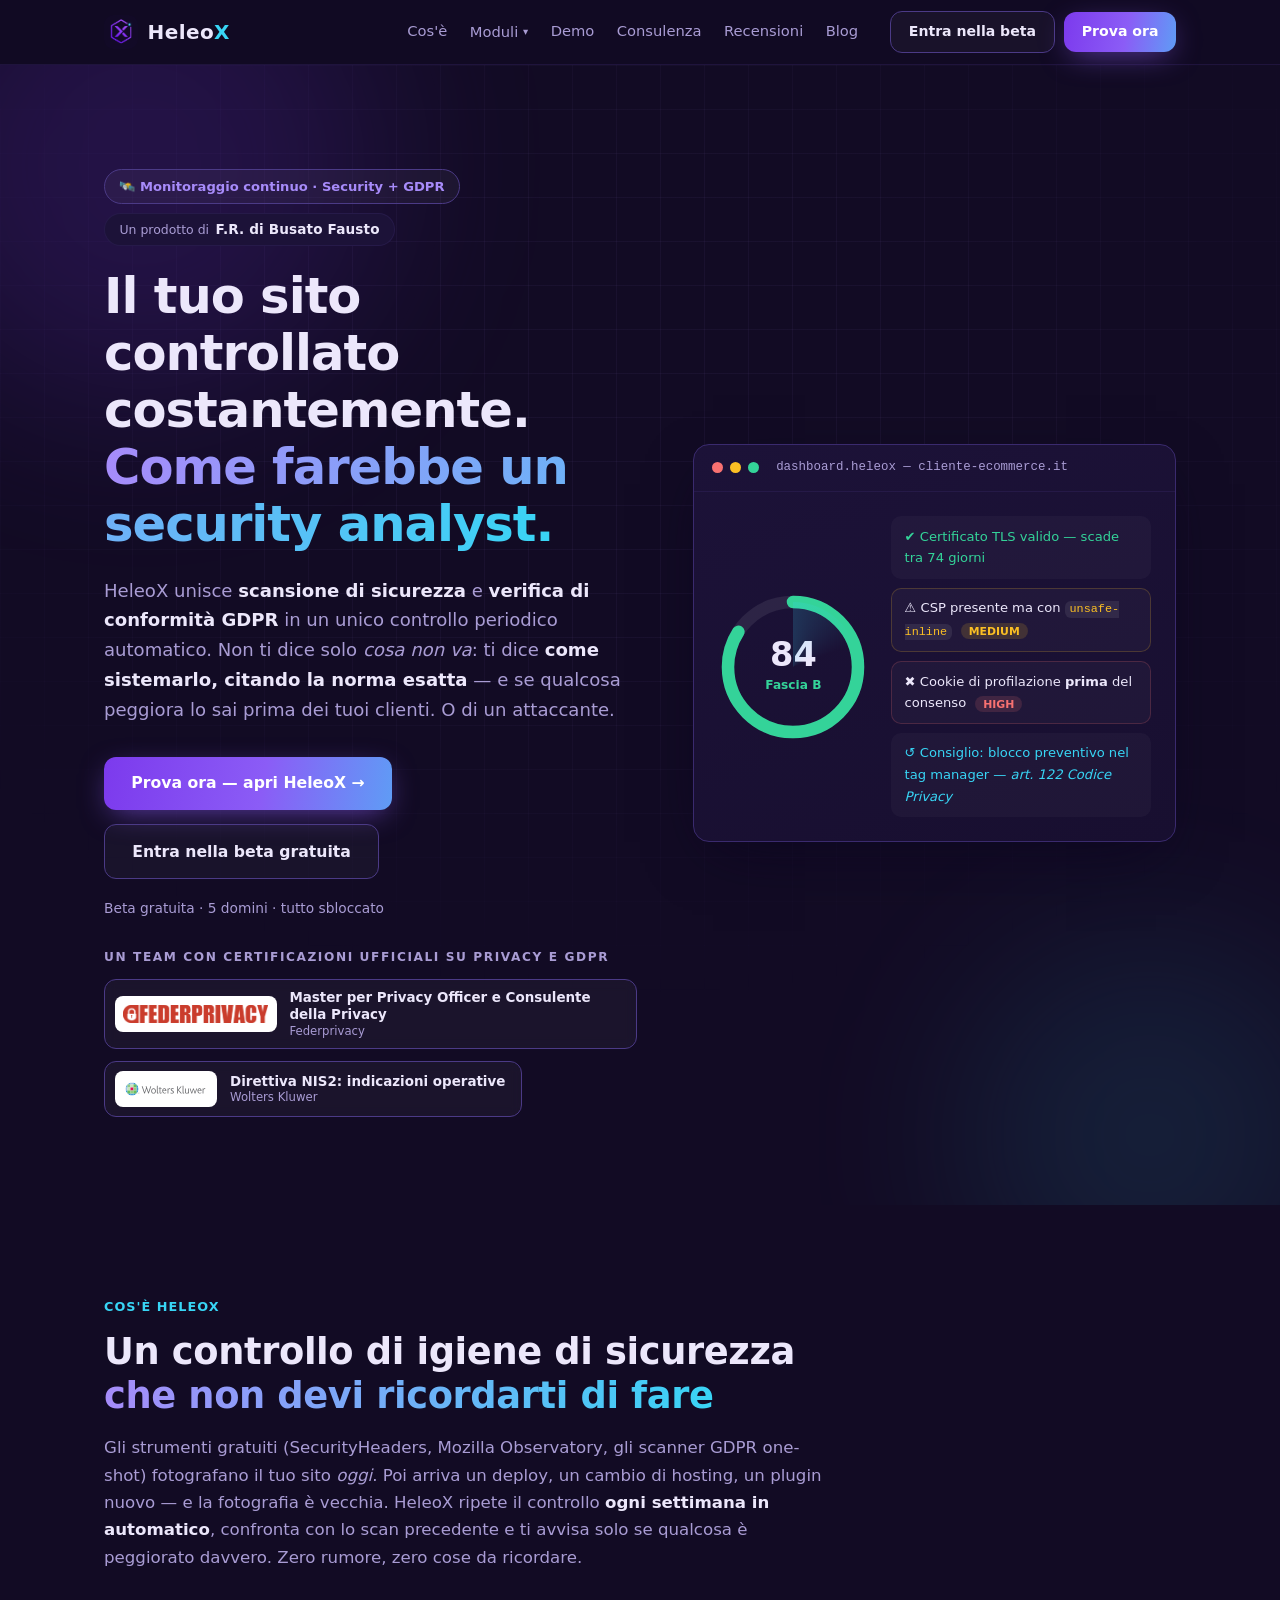
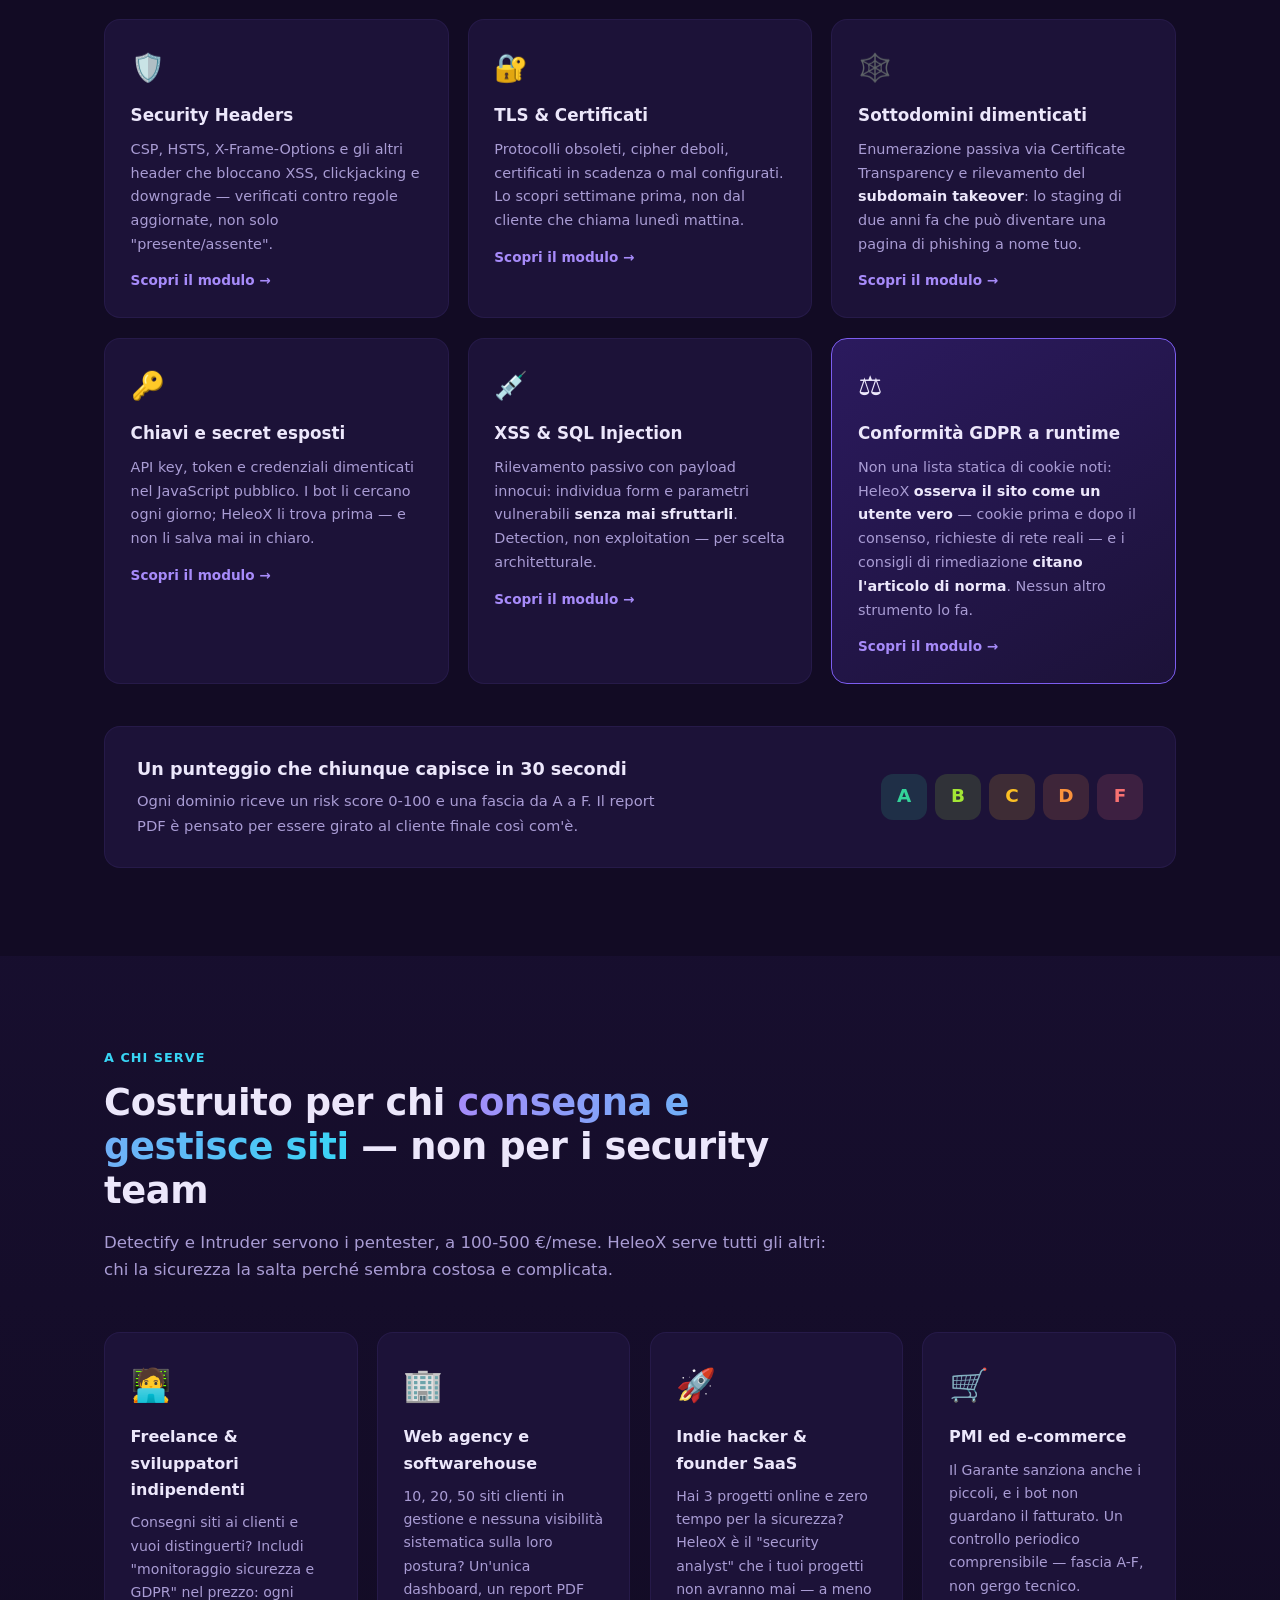
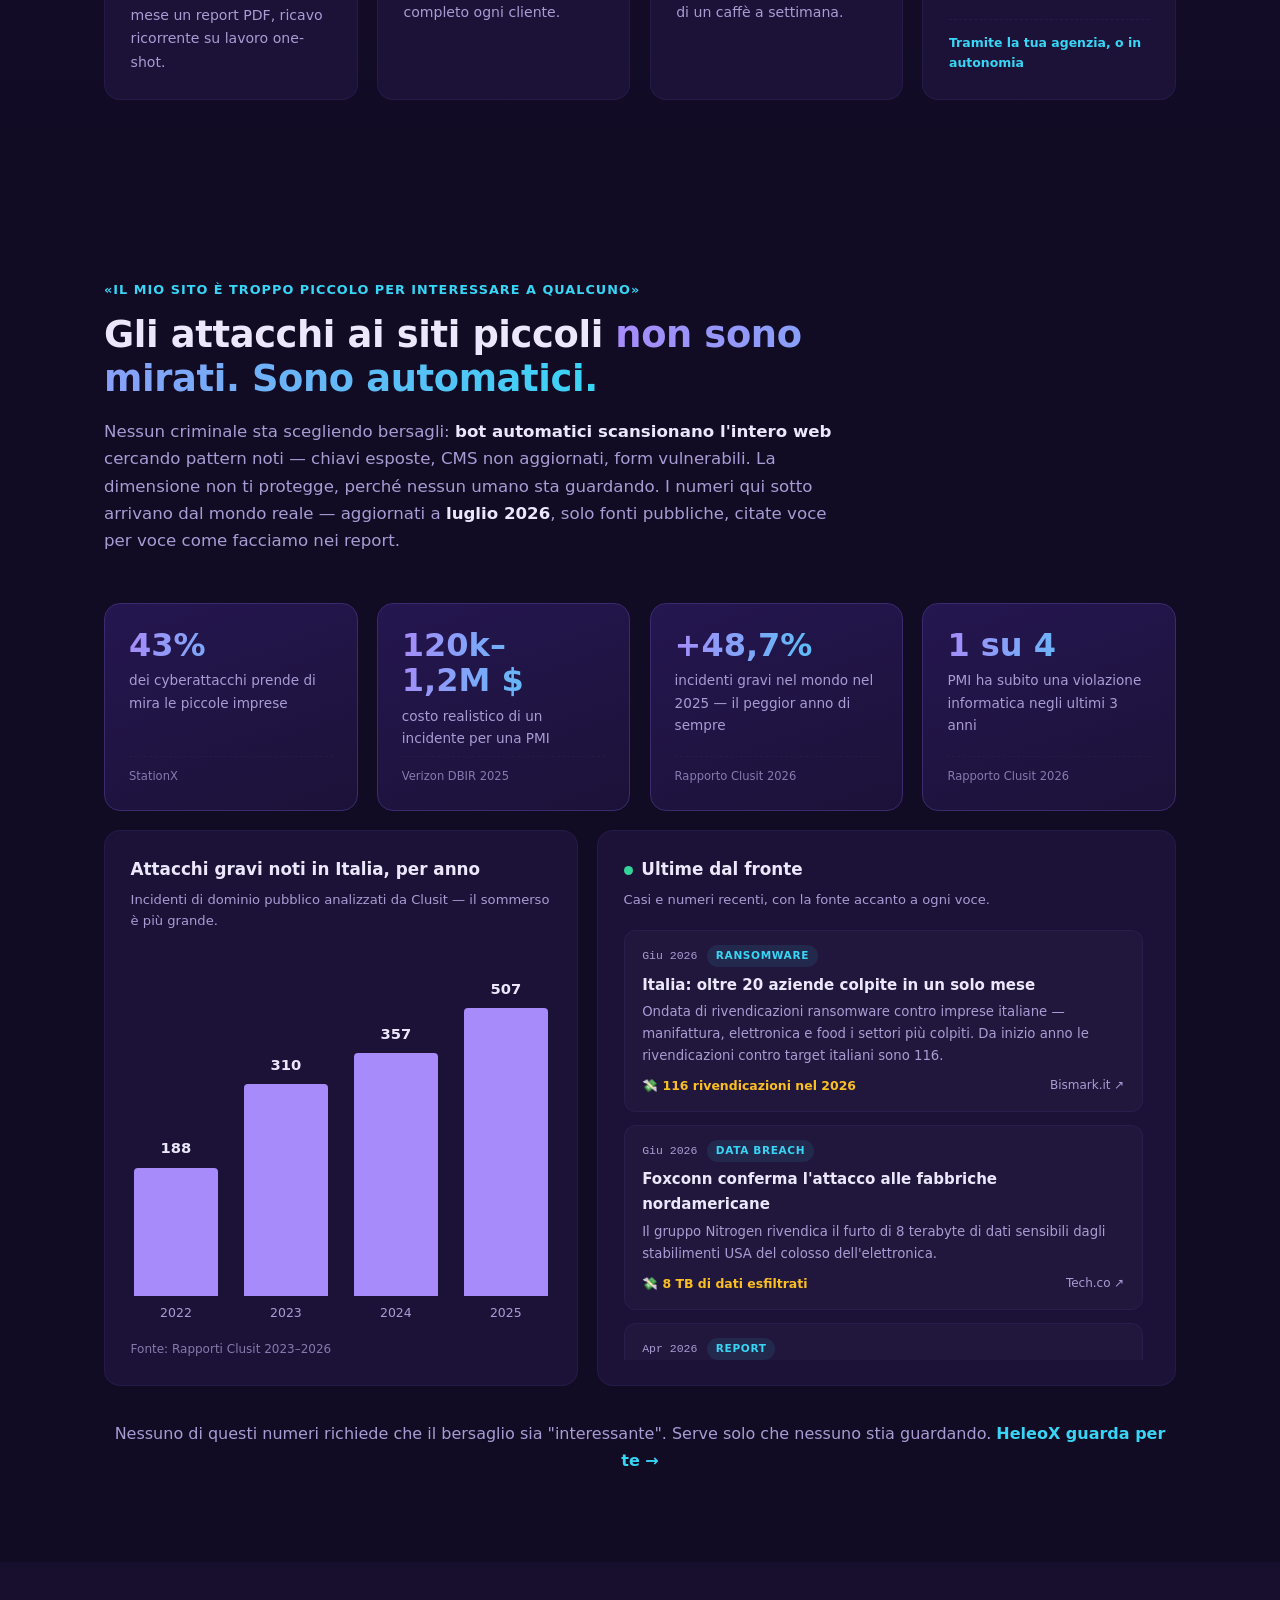
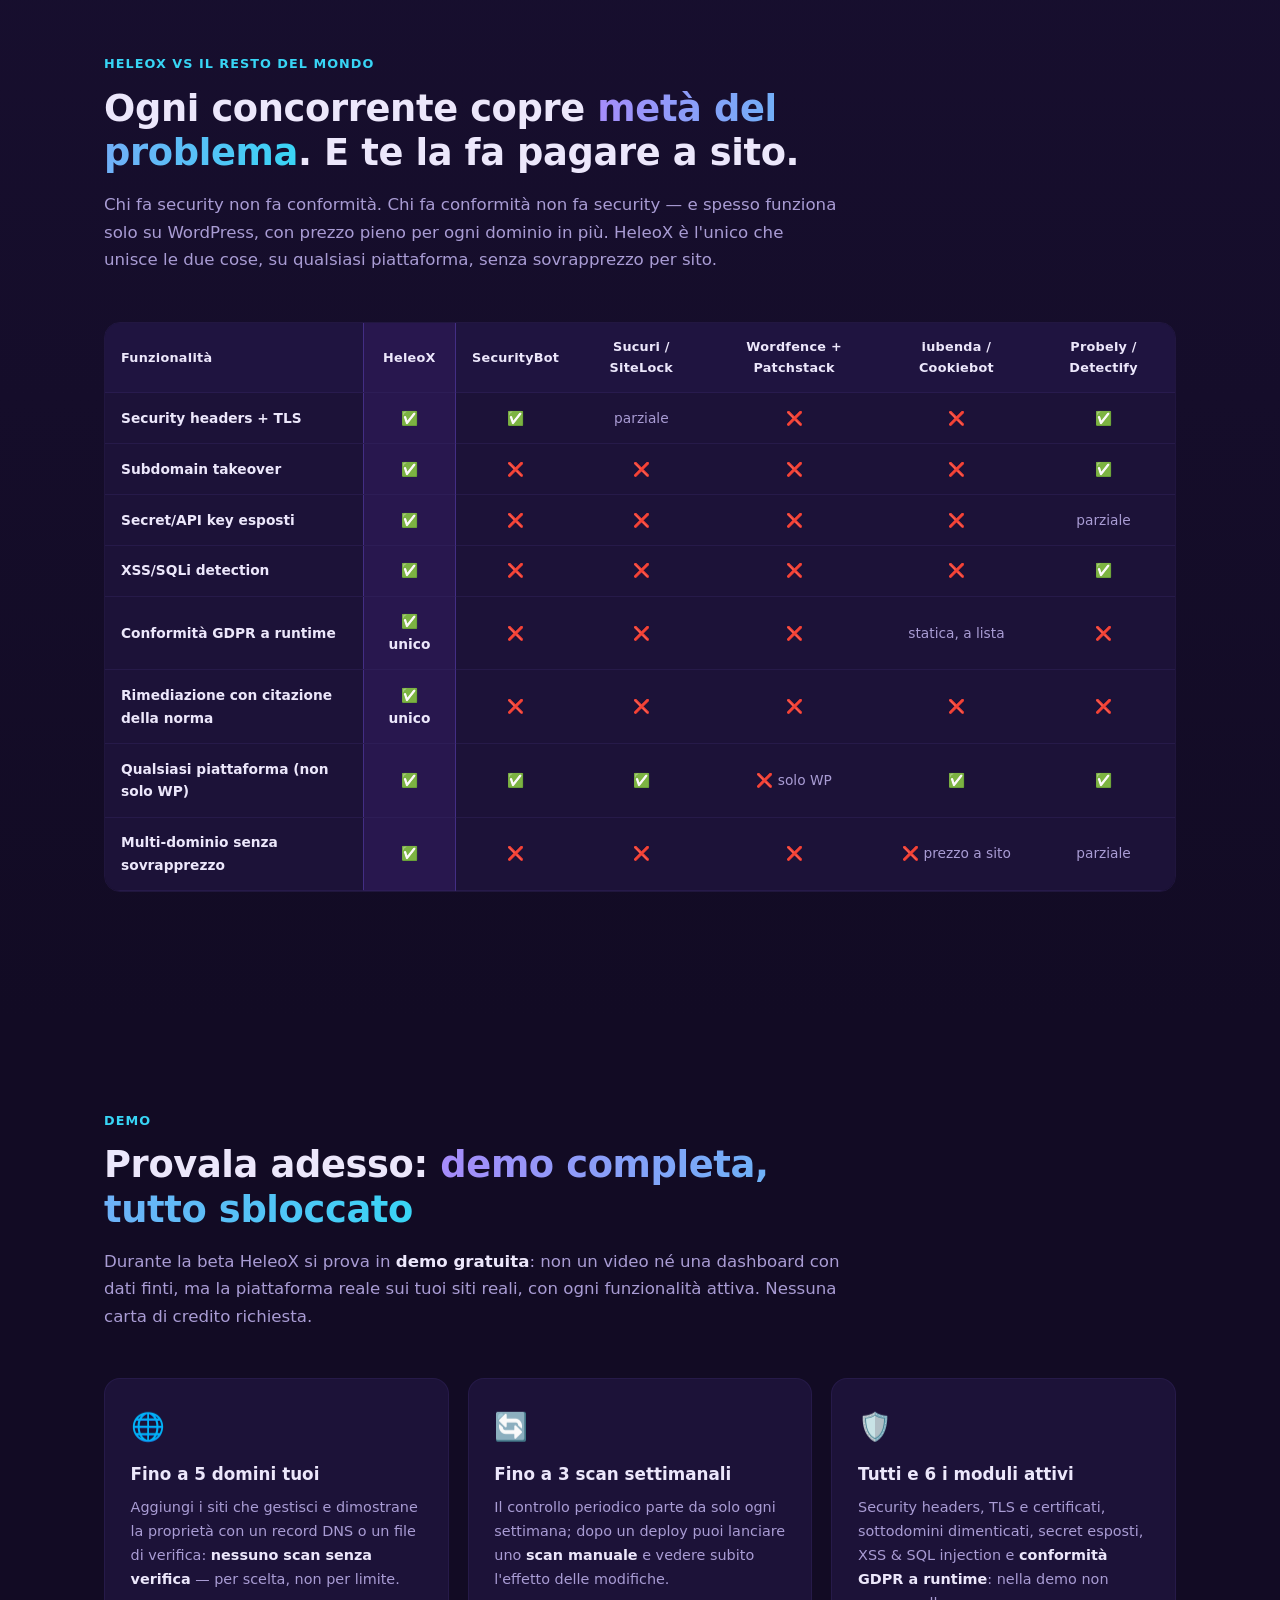
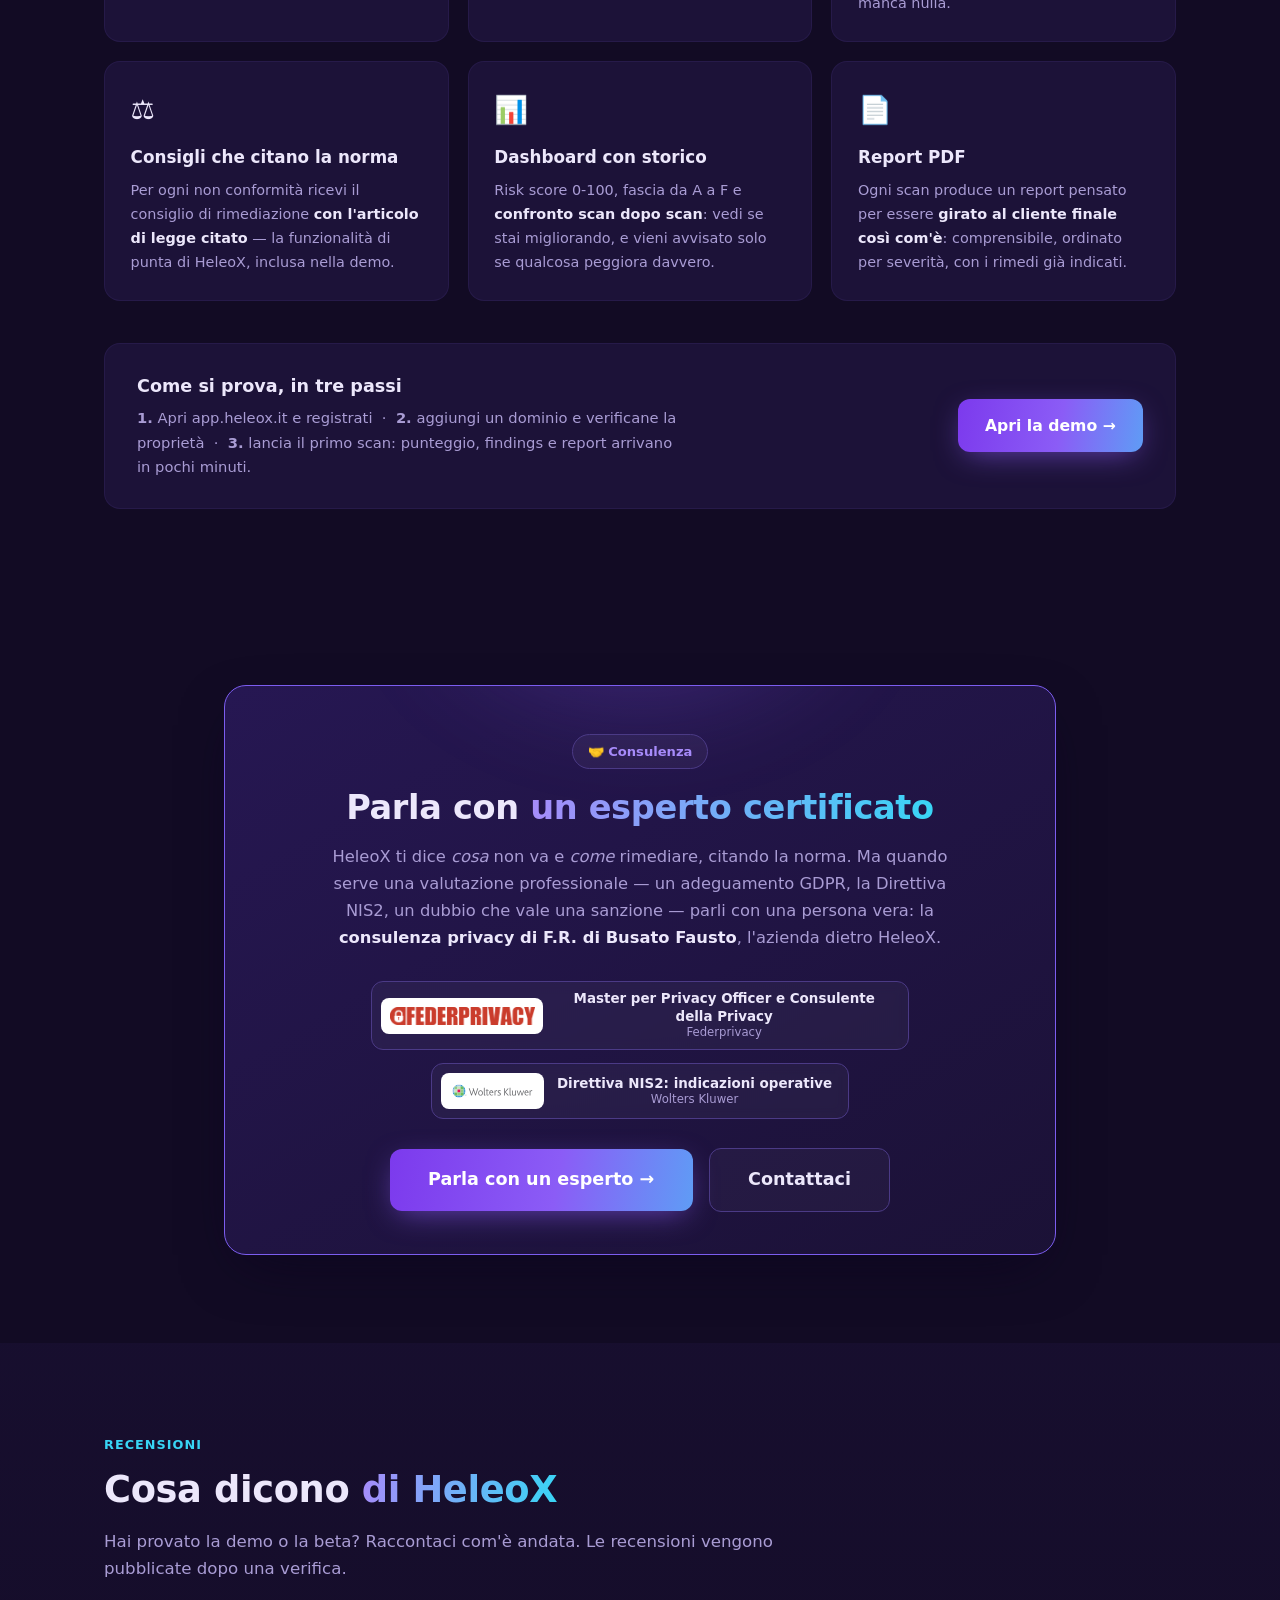
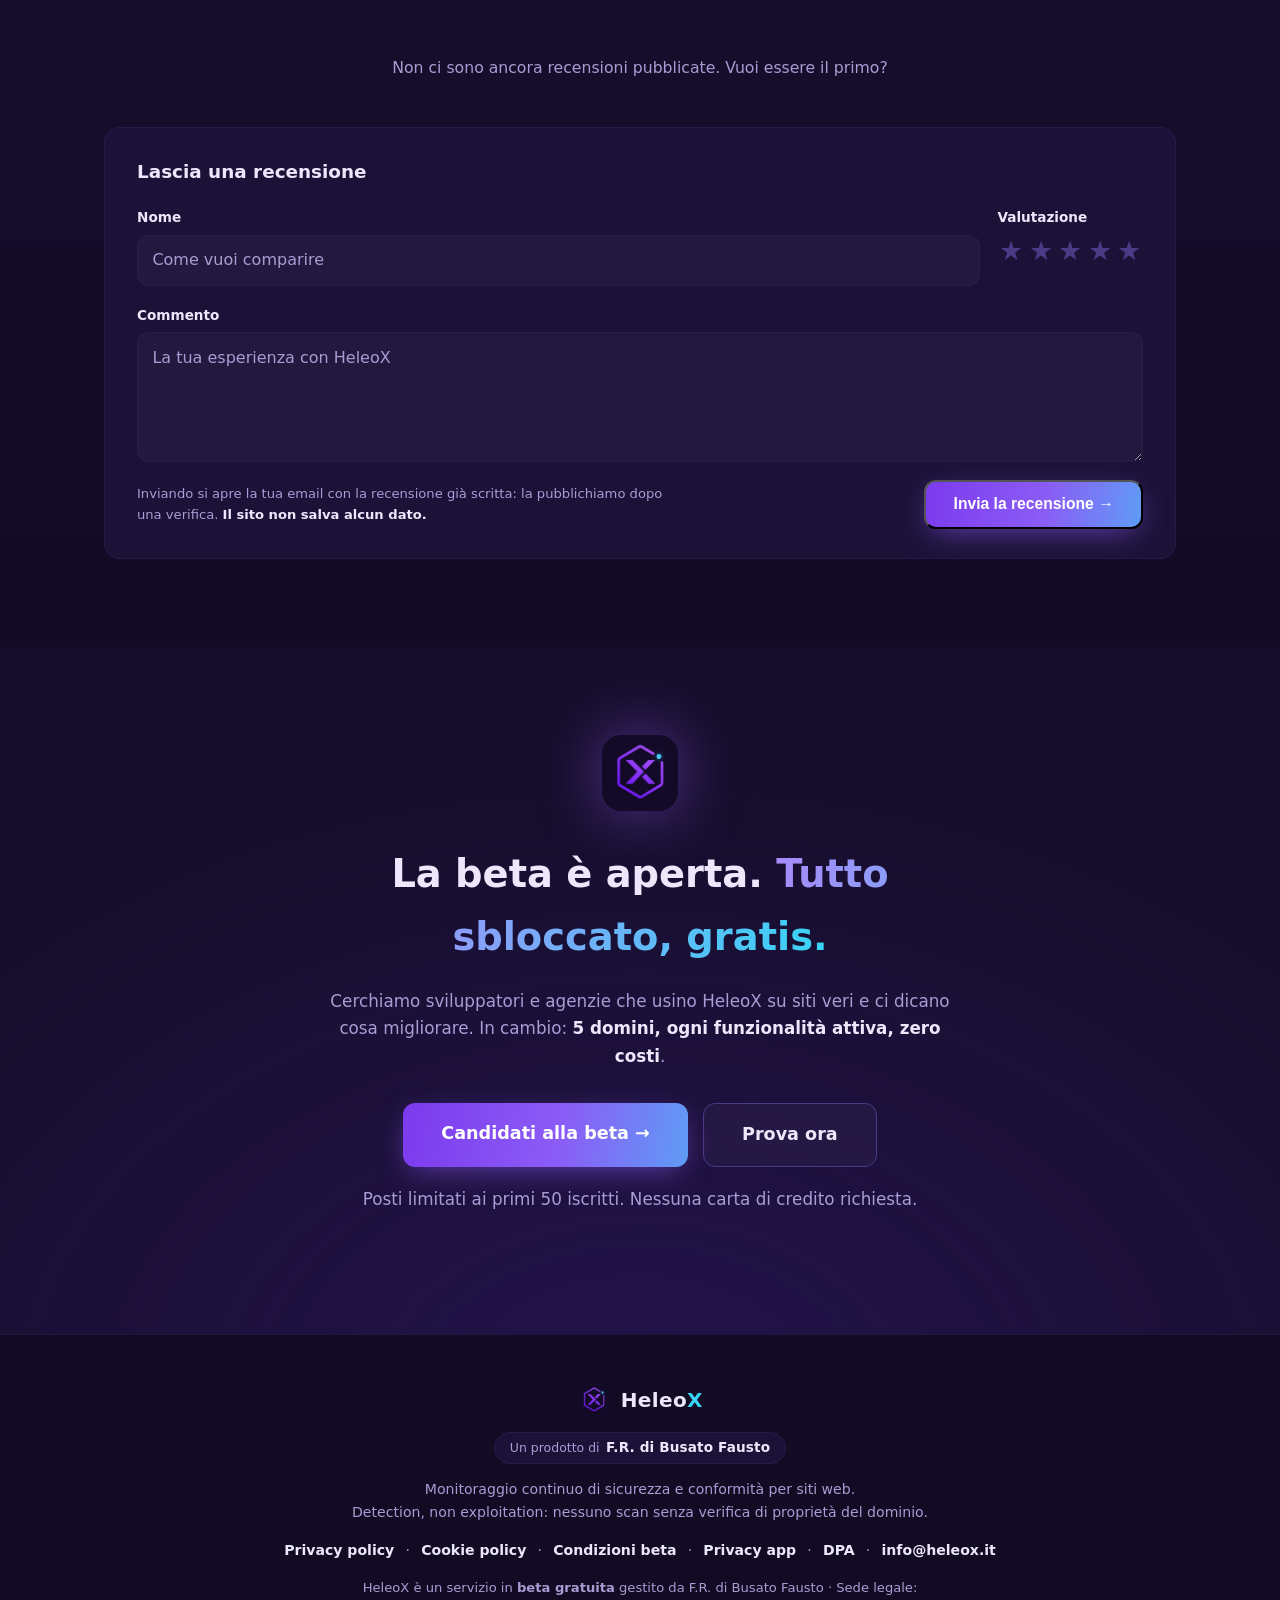
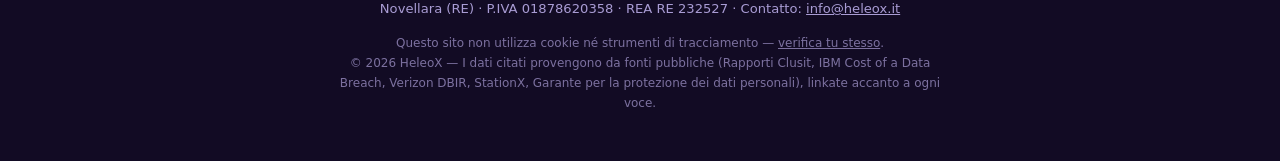
==== commit 3e723cc0: "Nav: rimossi «Per chi», «Perché serve», «Confronto» + tolta recensione di prova - Toolbar in alto: r" ====
--- a/index.html
+++ b/index.html
@@ -91,9 +91,6 @@
       </a>
       <nav class="nav-links" id="primaryNav">
         <a href="#cosa">Cos'è</a>
-        <a href="#chi">Per chi</a>
-        <a href="#perche">Perché serve</a>
-        <a href="#confronto">Confronto</a>
         <div class="nav-drop">
           <button class="nav-drop-toggle" type="button" aria-haspopup="true">Moduli <span class="caret">▾</span></button>
           <div class="nav-drop-menu">
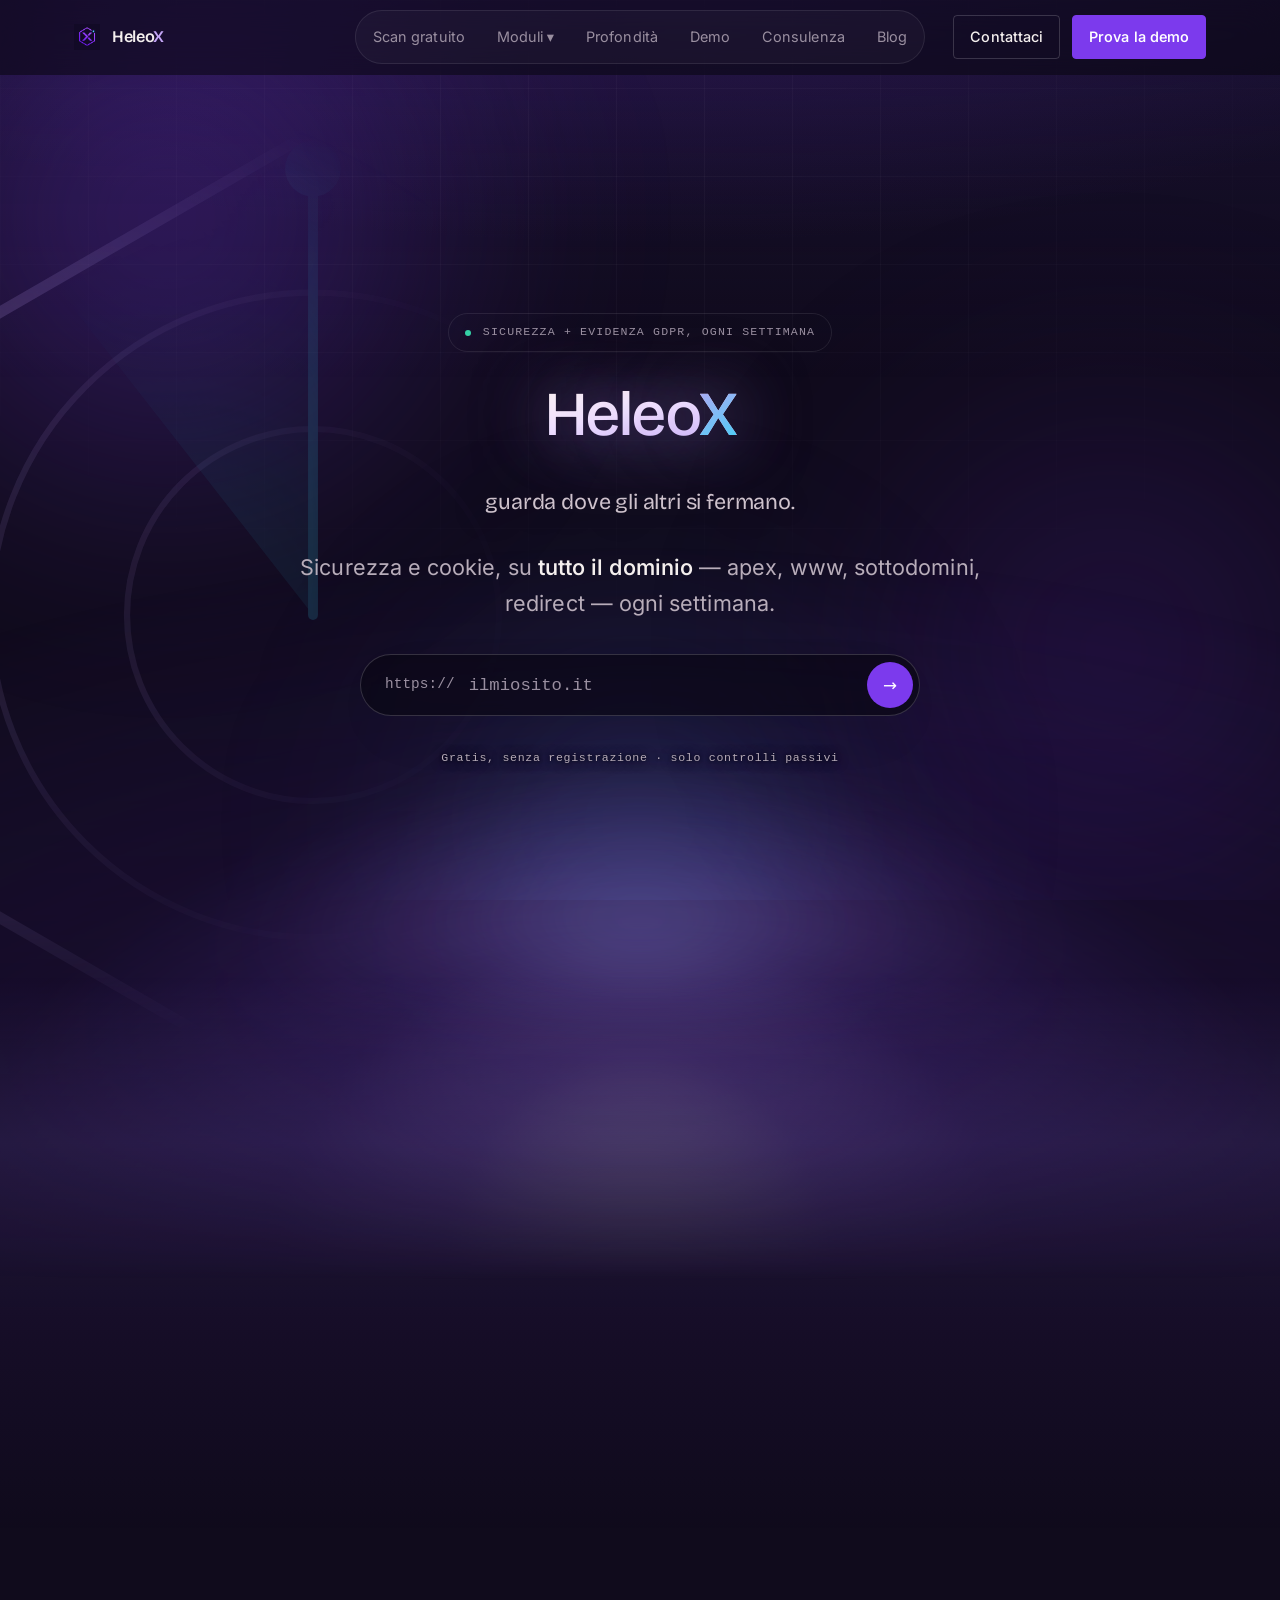
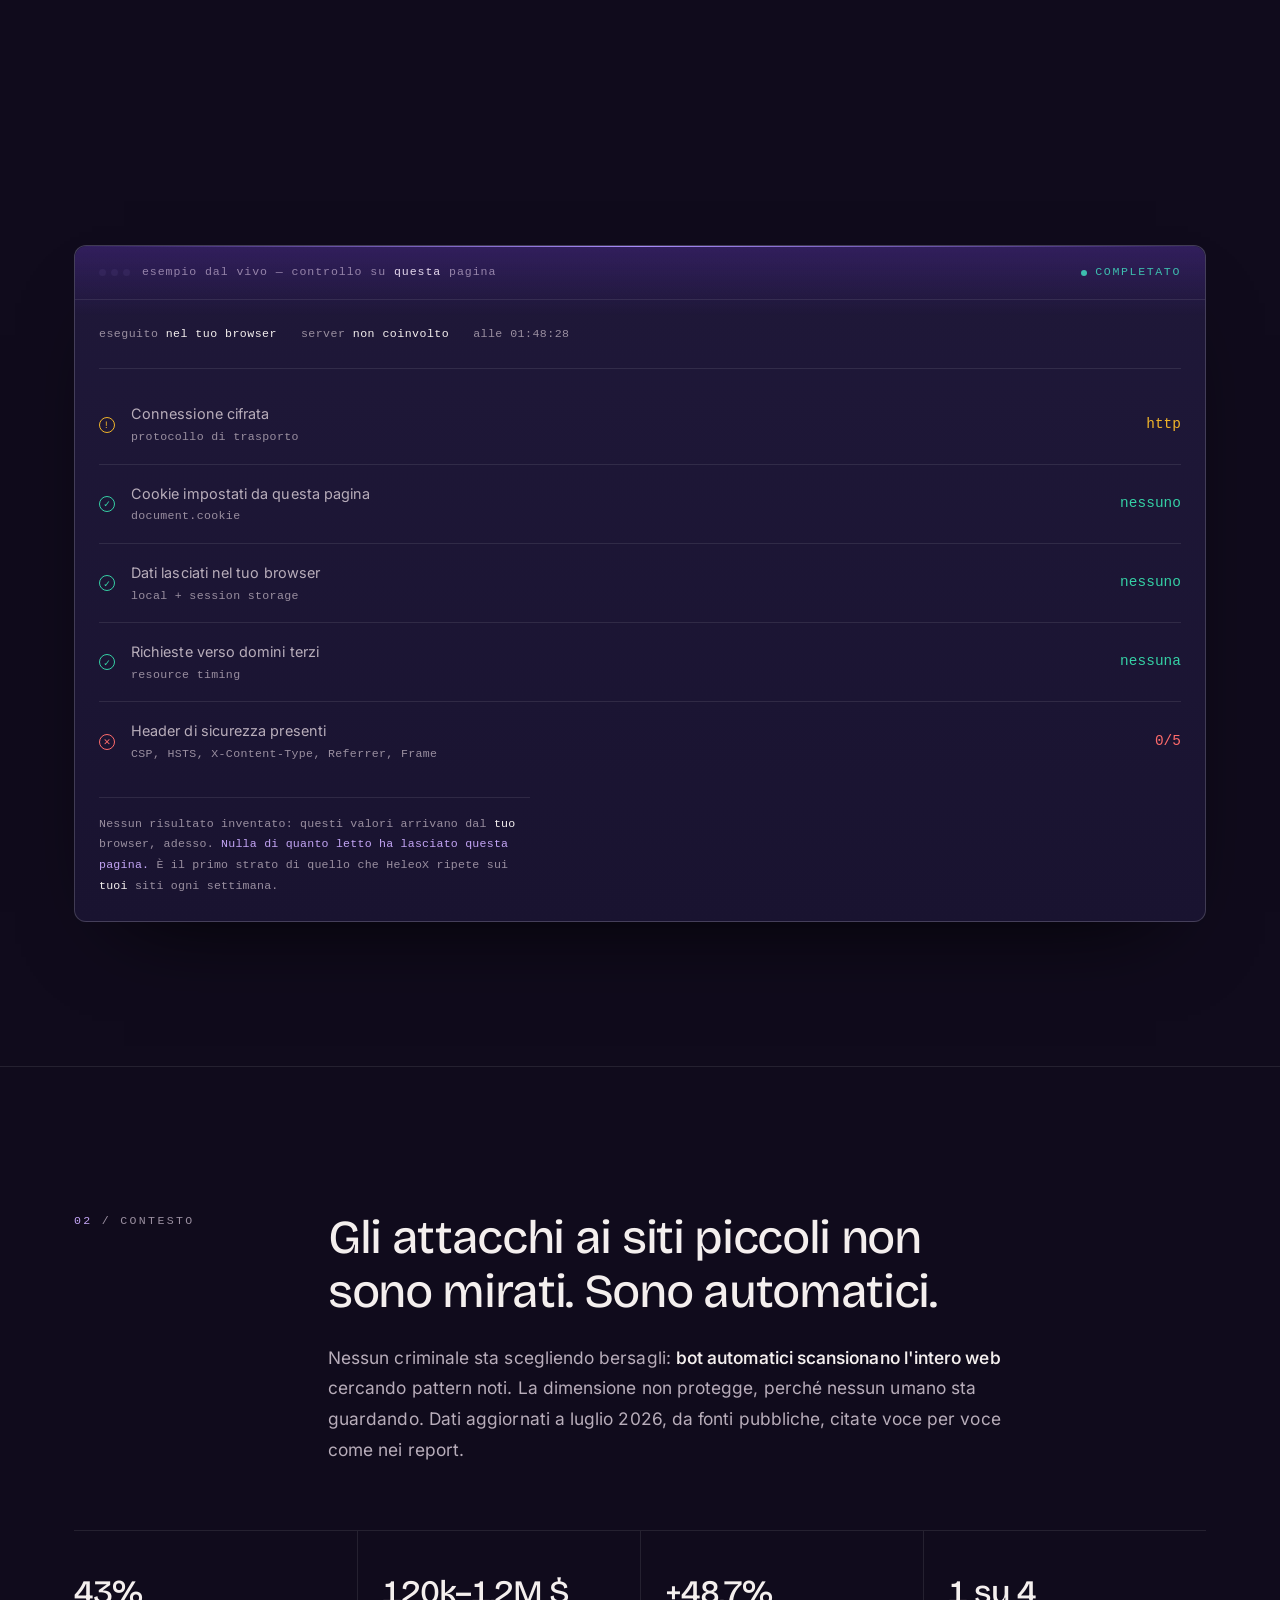
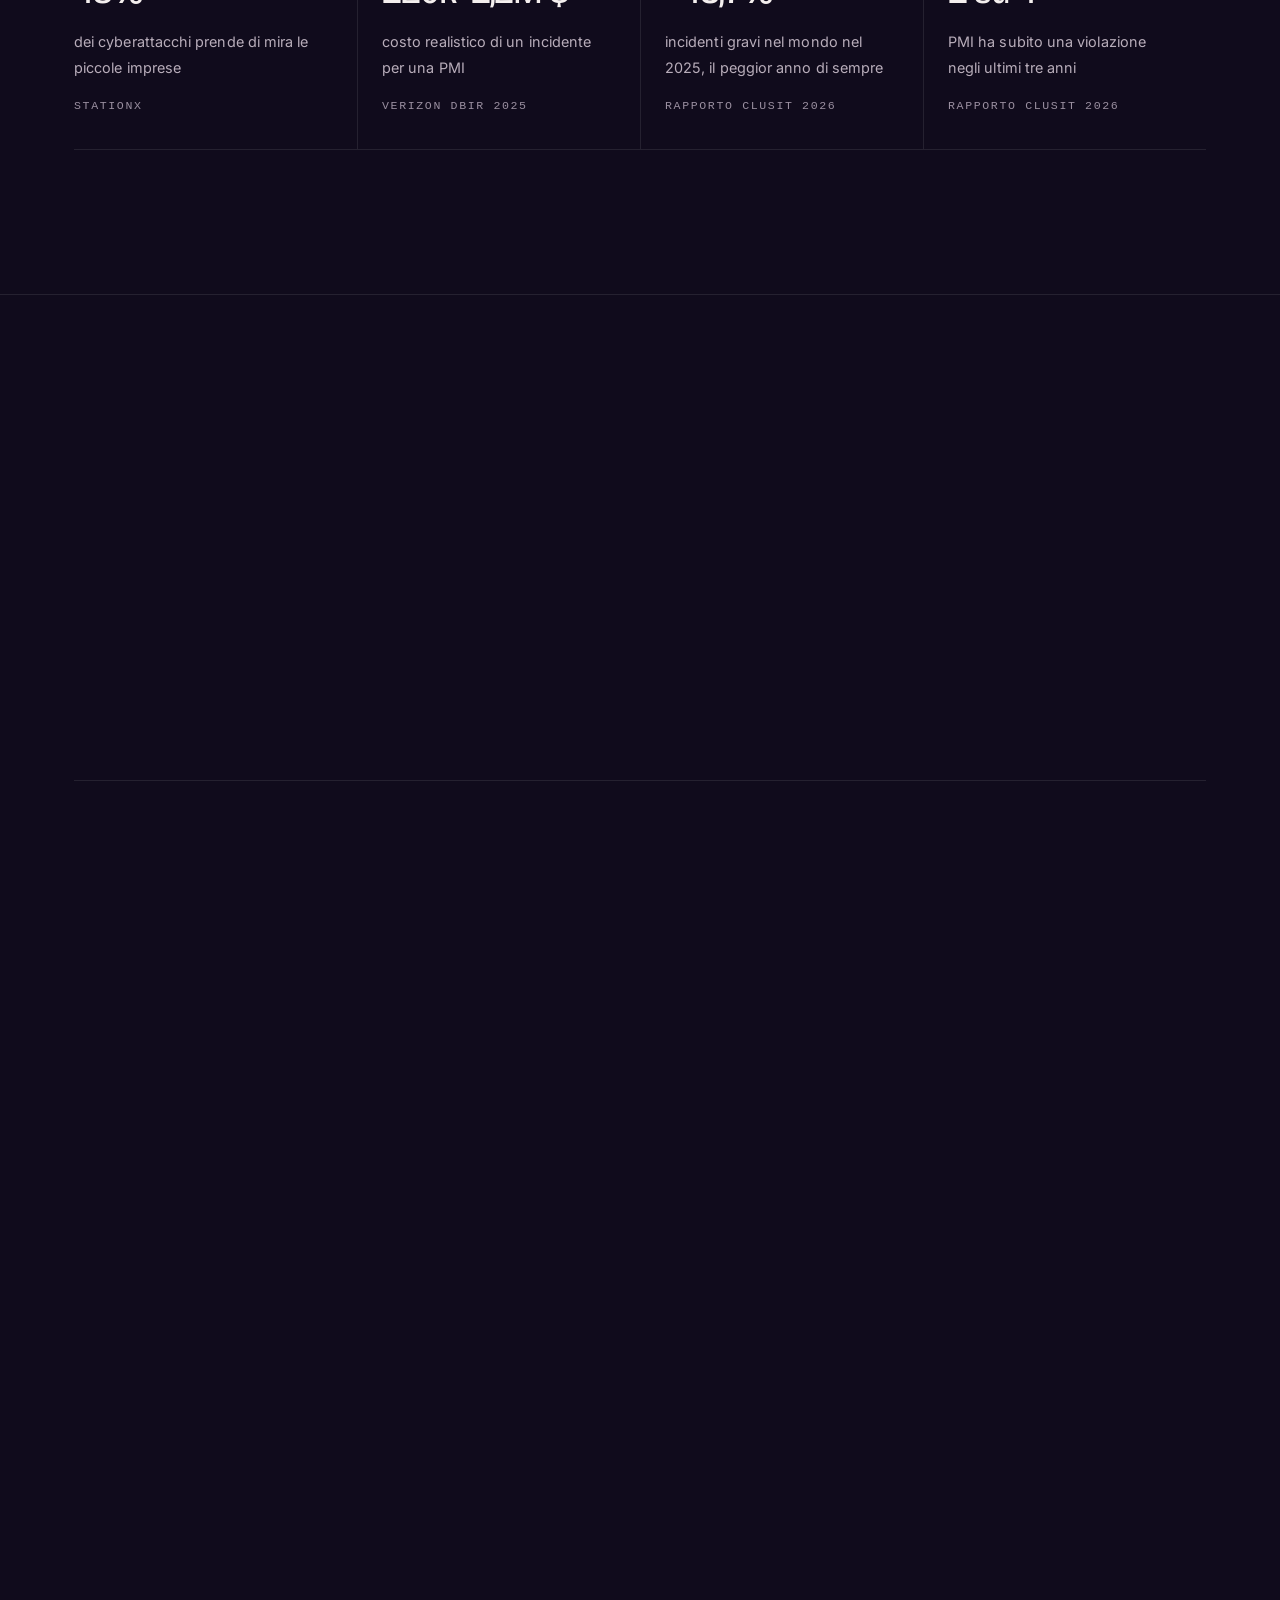
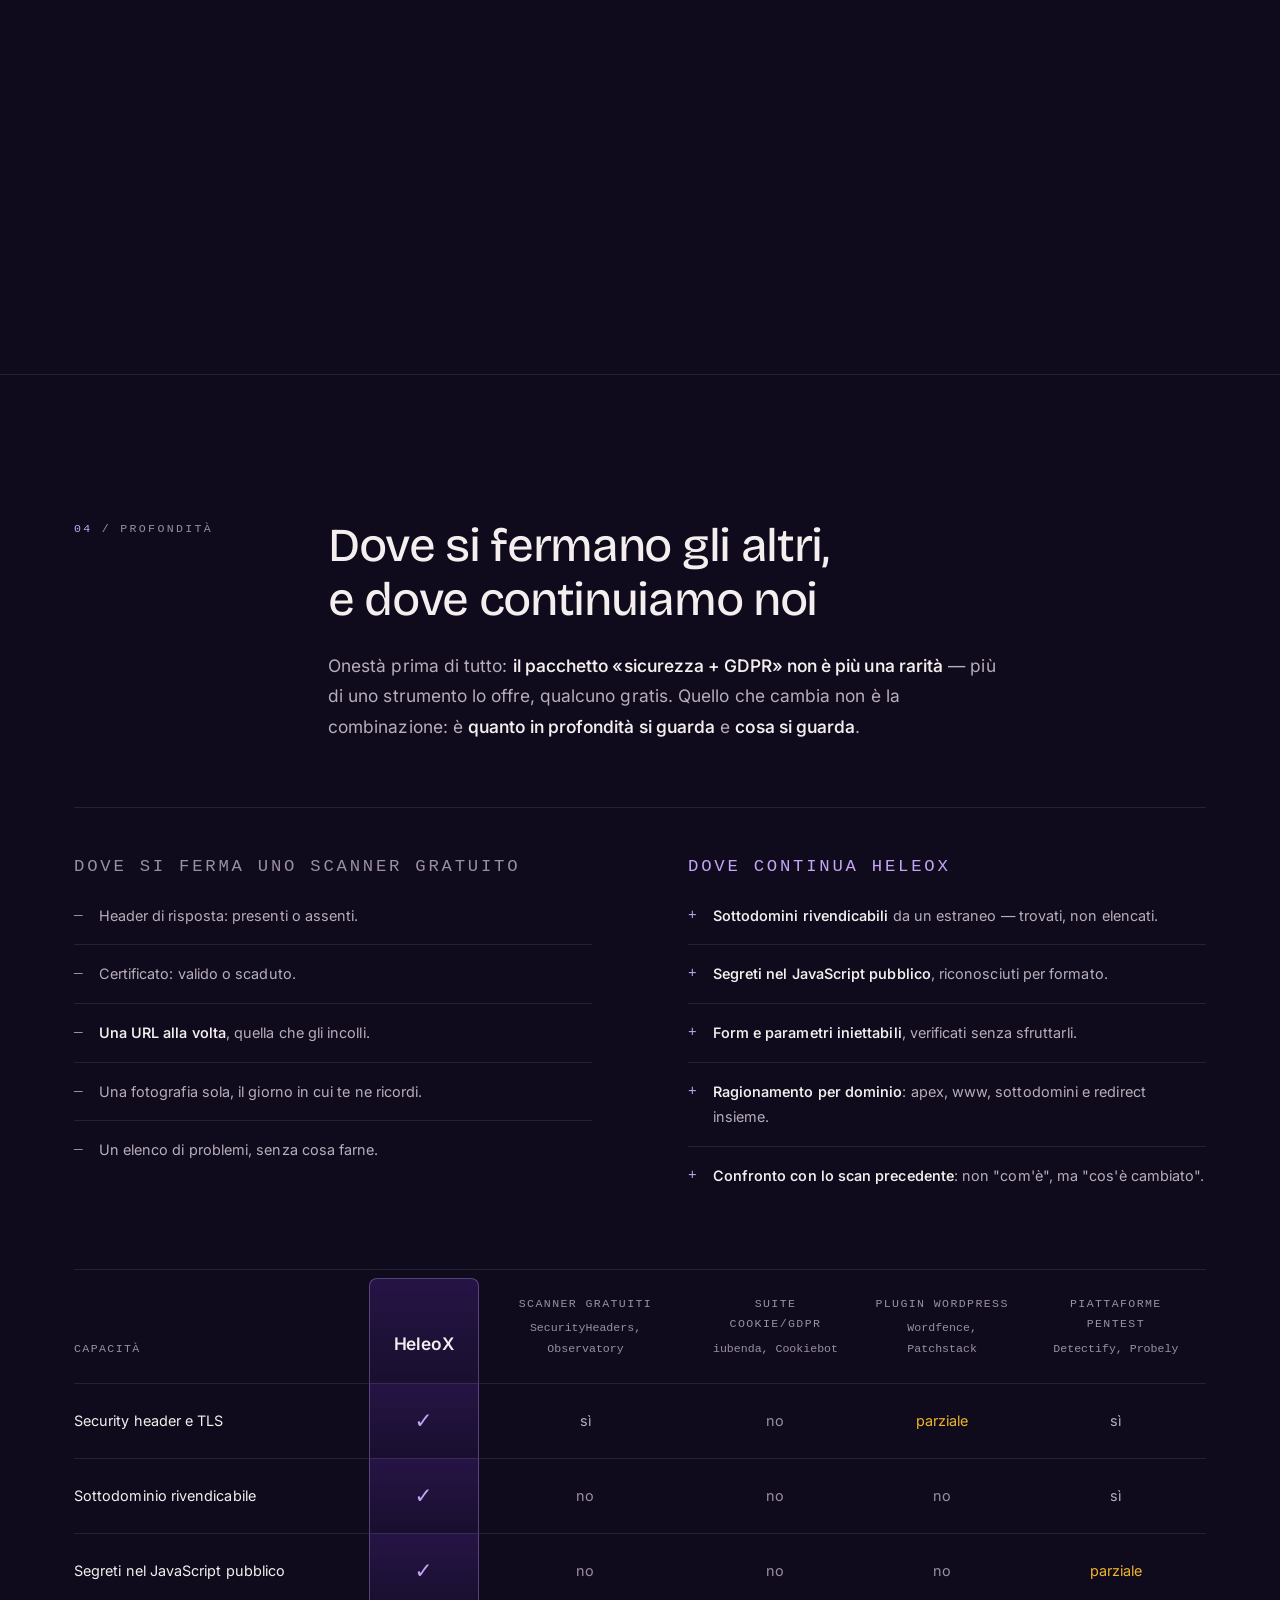
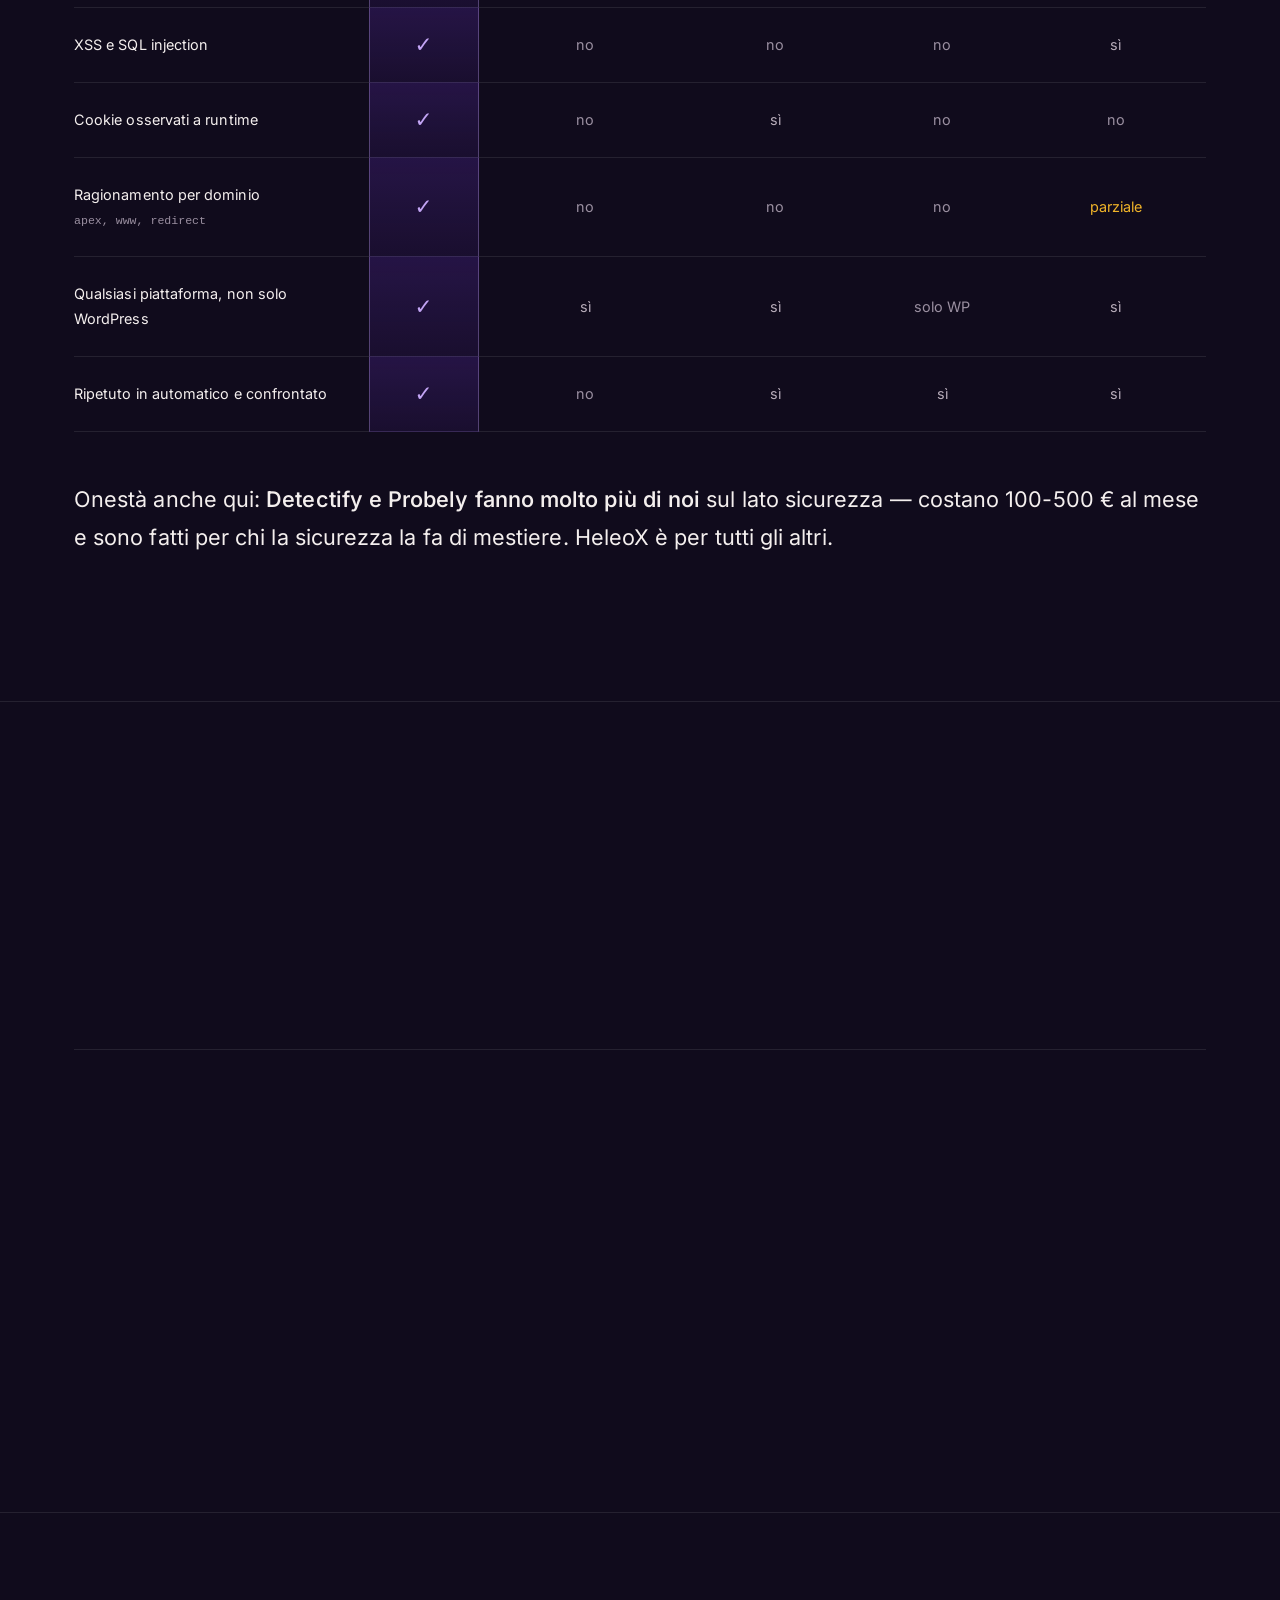
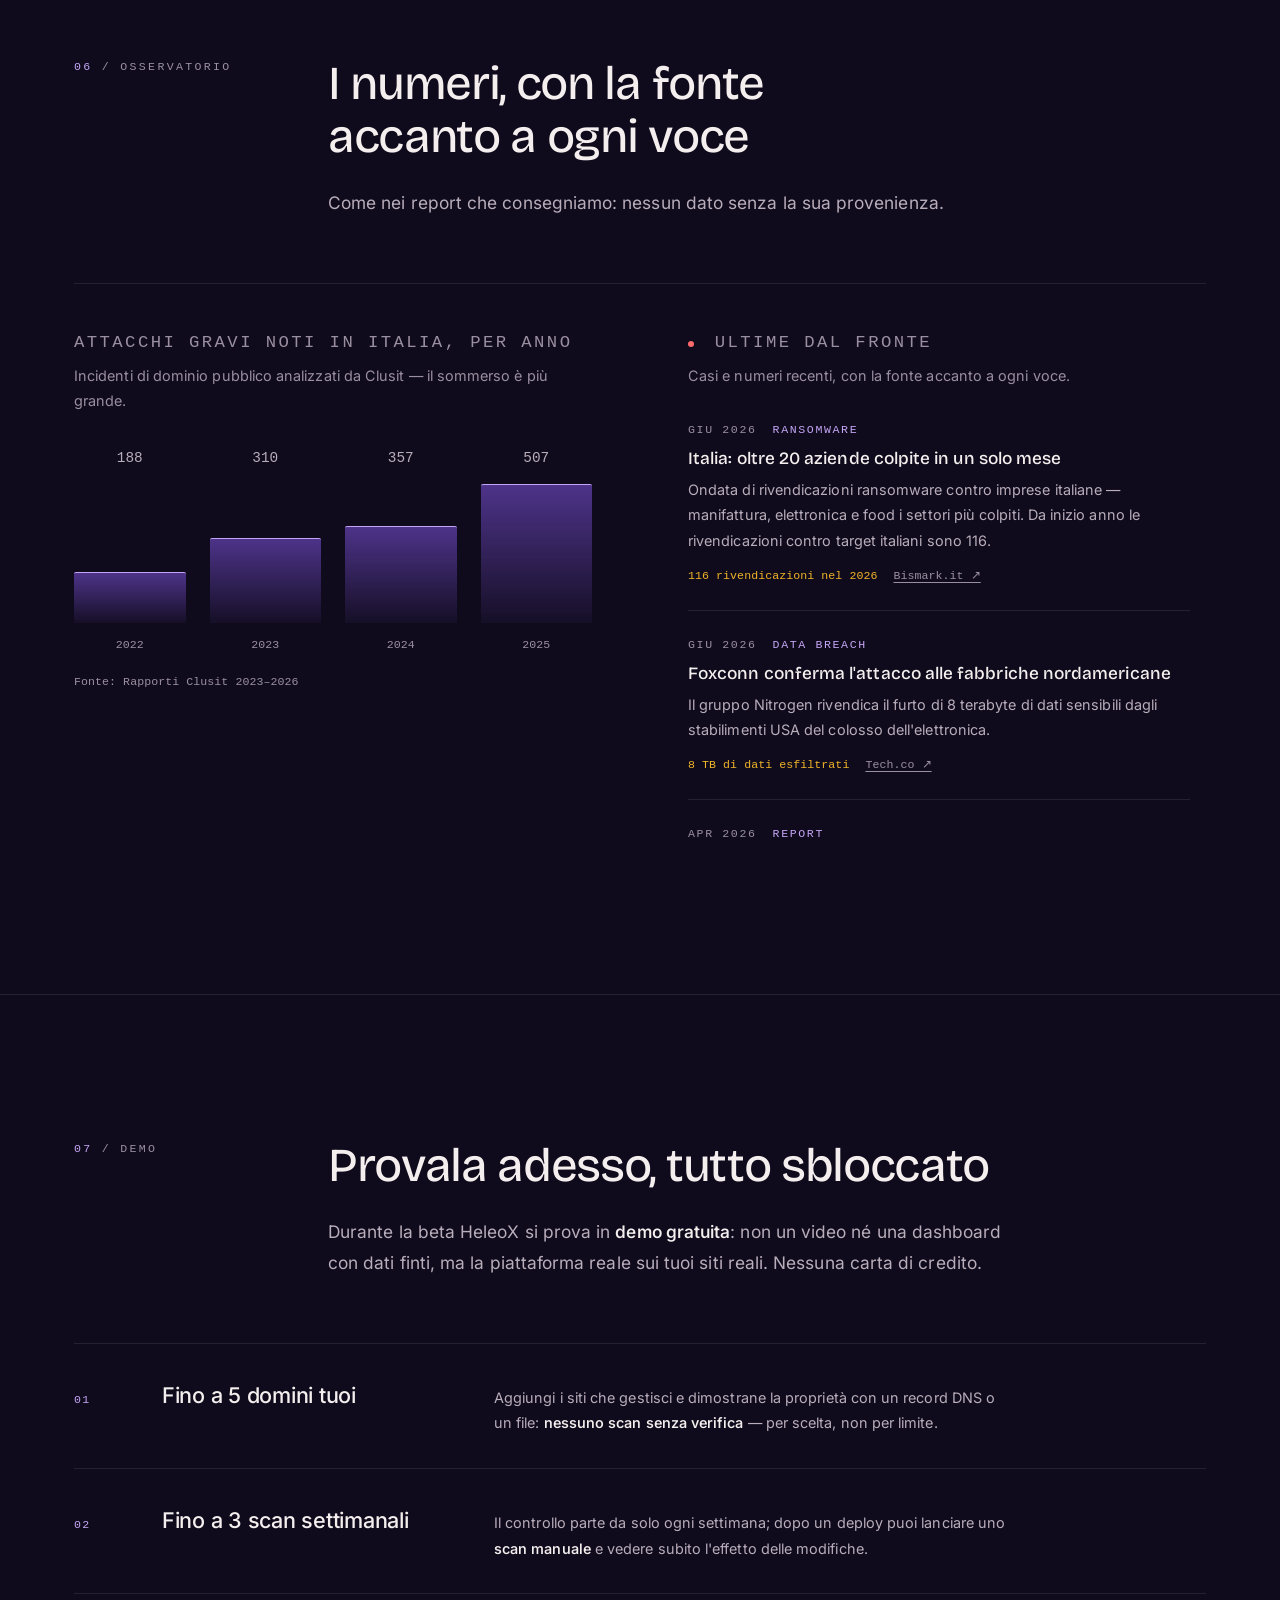
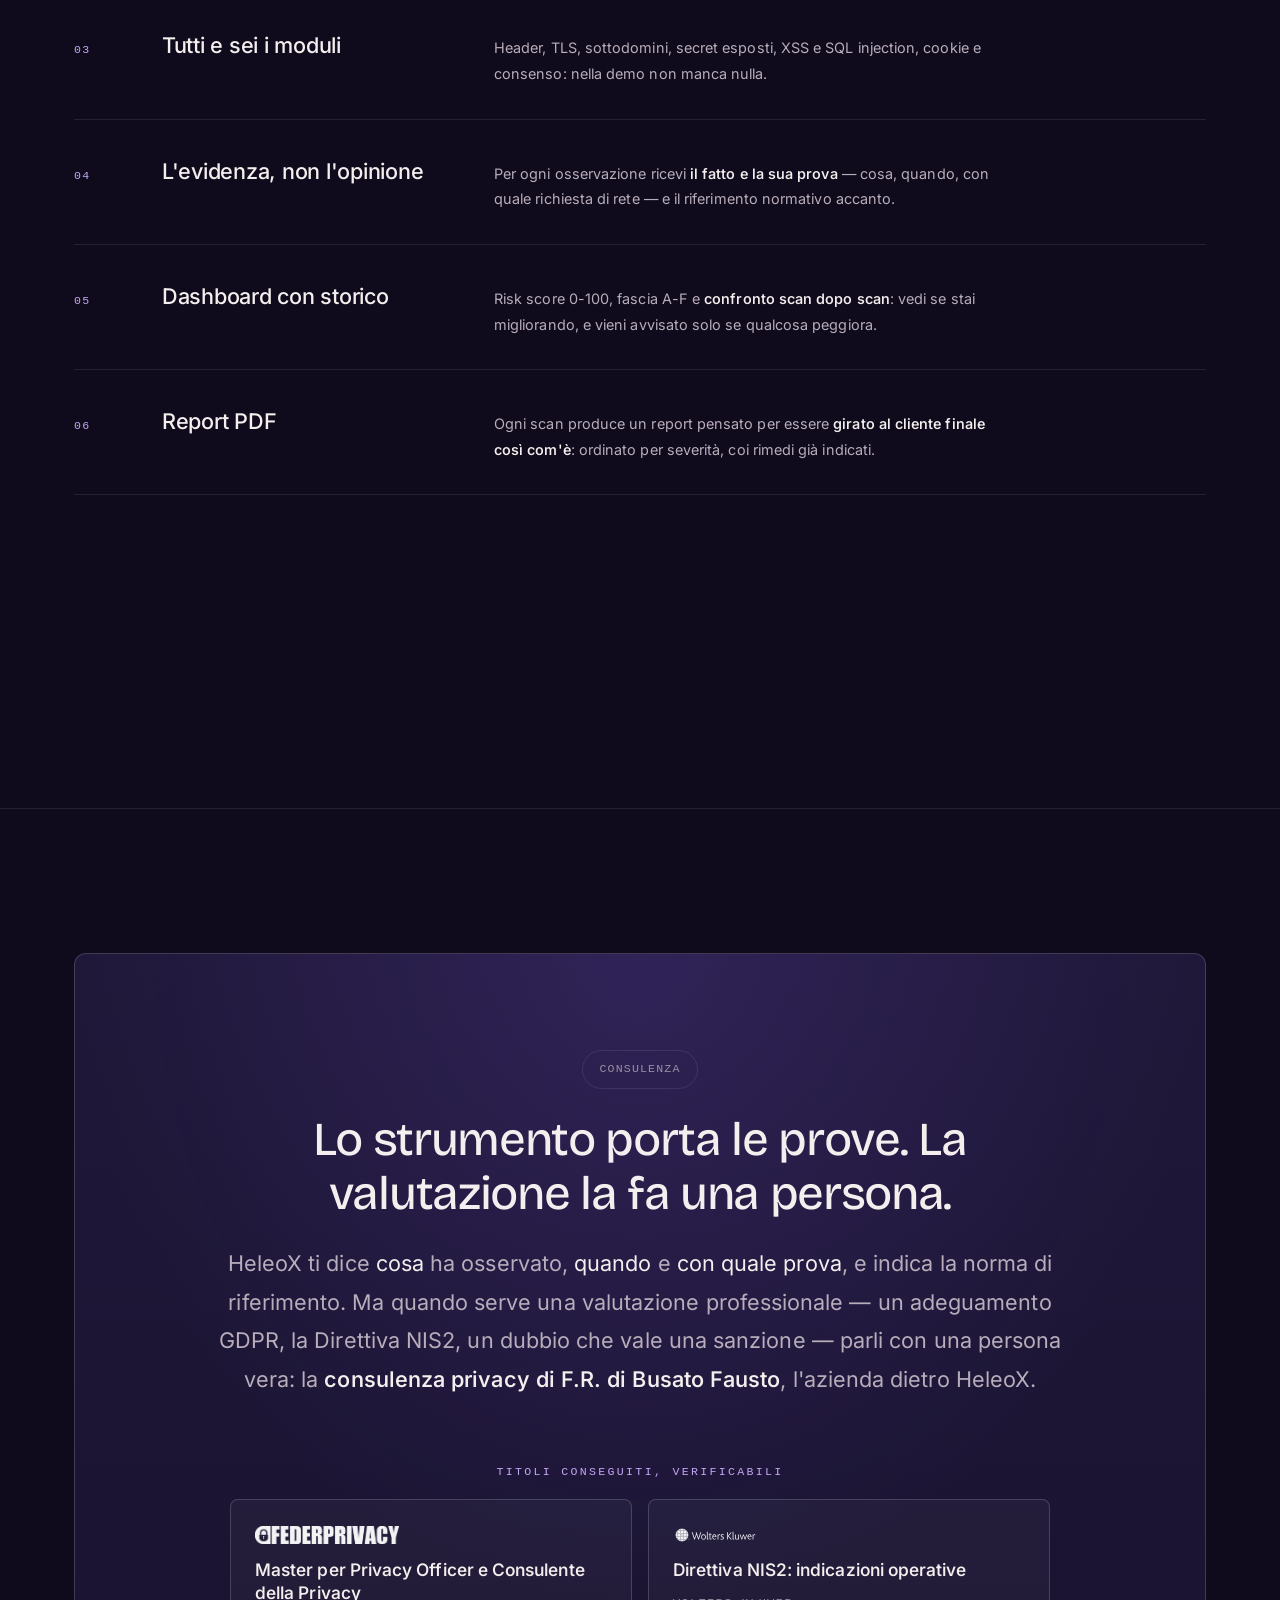
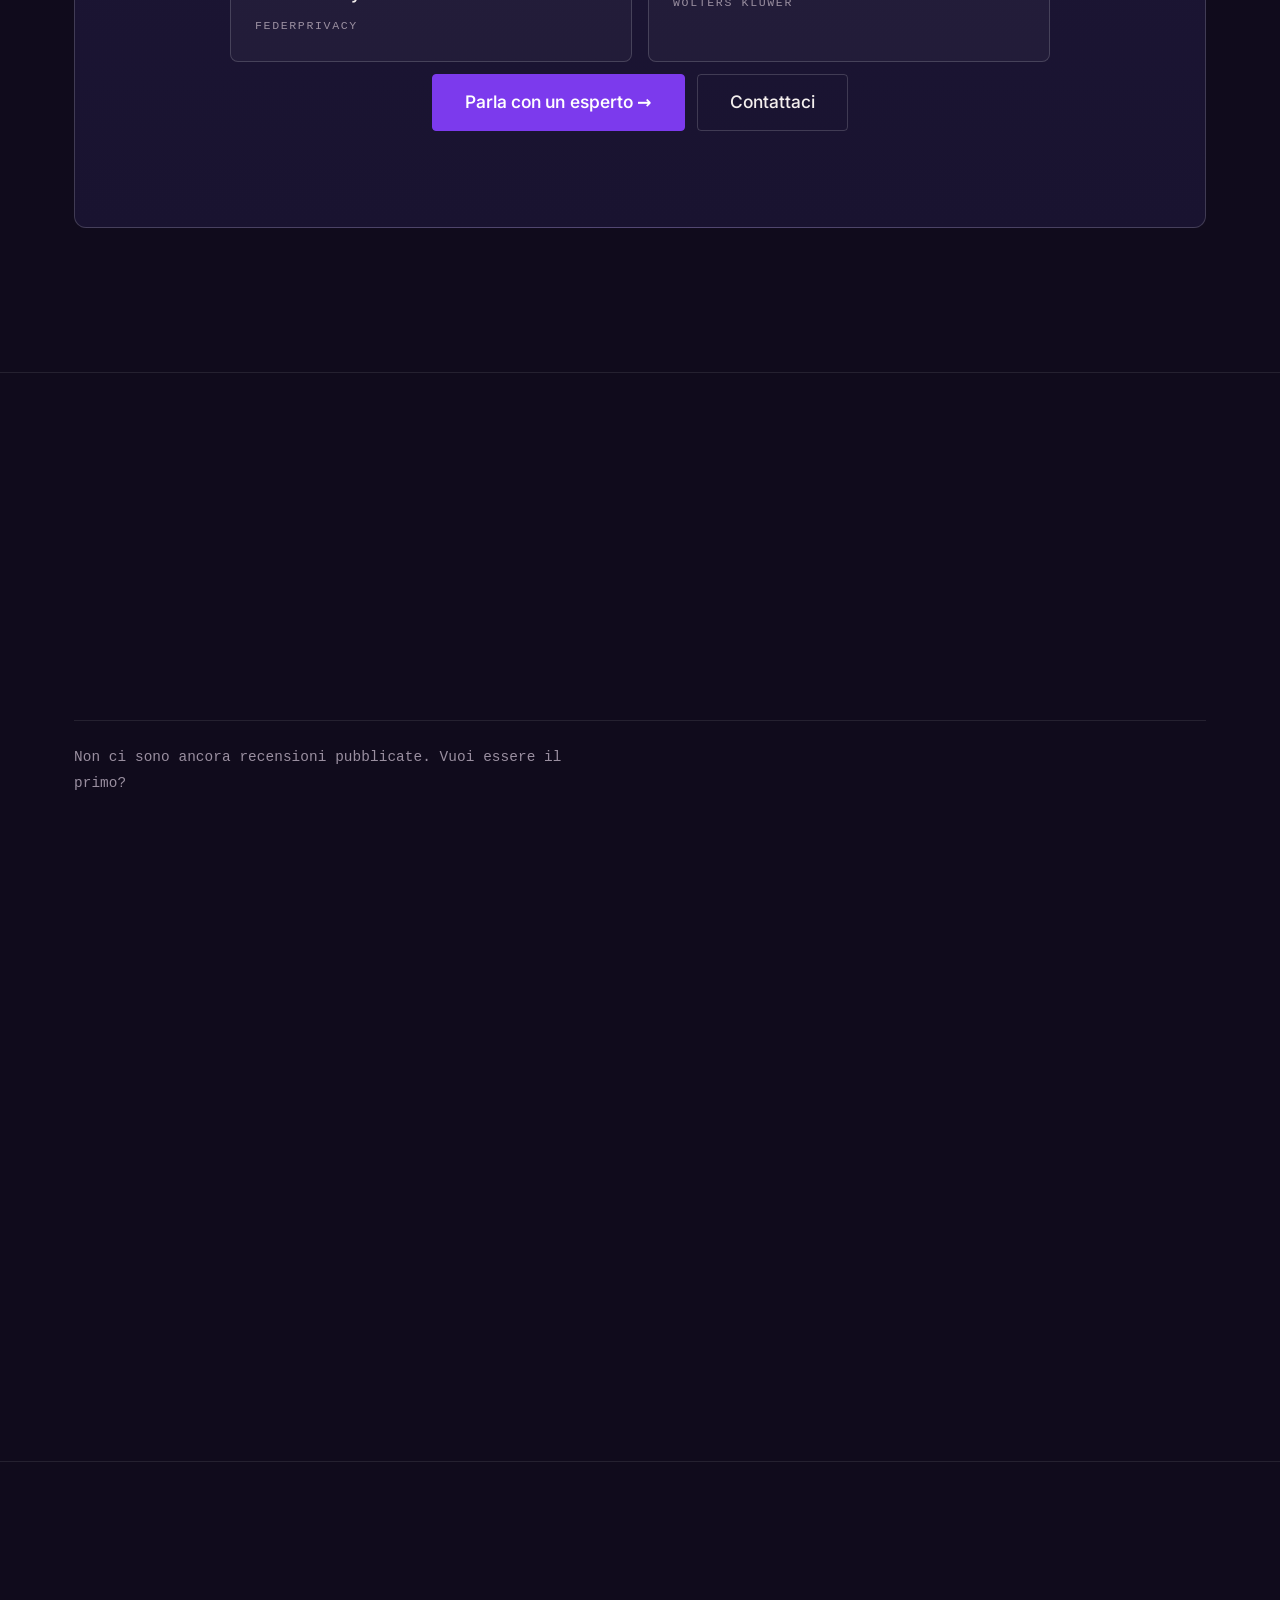
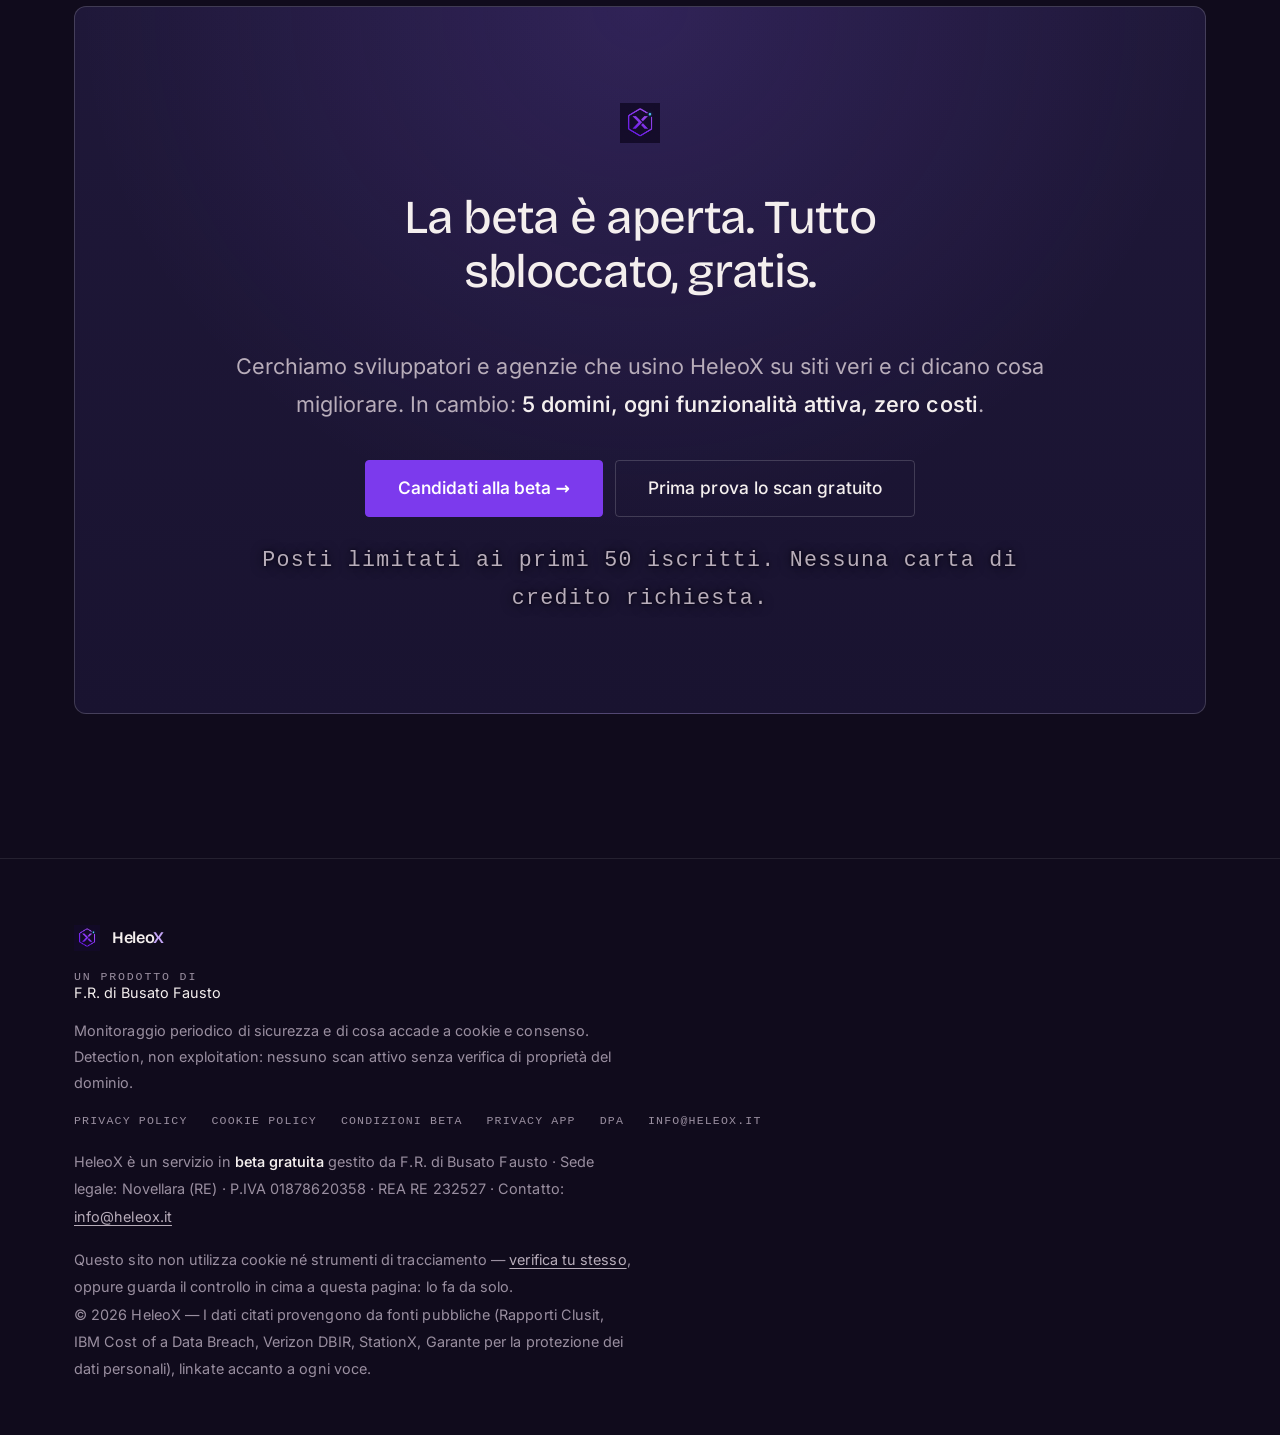
==== commit 3d3c0a53: "Redesign completo del sito — NON pubblicare finche' manca lo scan-esca - Sistema estratto in base.cs" ====
--- a/index.html
+++ b/index.html
@@ -4,26 +4,33 @@
   <meta charset="UTF-8" />
   <meta name="viewport" content="width=device-width, initial-scale=1.0" />
   <title>HeleoX — Sicurezza e conformità GDPR del tuo sito, ogni settimana, in automatico</title>
-  <meta name="description" content="HeleoX controlla ogni settimana la sicurezza e la conformità GDPR dei tuoi siti: ti dice cosa non va, come sistemarlo e cita la norma esatta. Pensato per sviluppatori, agenzie web e PMI." />
+  <meta name="description" content="HeleoX controlla ogni settimana la sicurezza dei tuoi siti dove gli scanner gratuiti si fermano — sottodomini rivendicabili, chiavi esposte, form iniettabili — e raccoglie l'evidenza su cookie e consenso. Per sviluppatori, agenzie web e PMI." />
   <link rel="canonical" href="https://www.heleox.it/" />
   <meta property="og:type" content="website" />
   <meta property="og:site_name" content="HeleoX" />
   <meta property="og:locale" content="it_IT" />
   <meta property="og:title" content="HeleoX — Sicurezza e conformità GDPR del tuo sito, ogni settimana, in automatico" />
-  <meta property="og:description" content="HeleoX controlla ogni settimana la sicurezza e la conformità GDPR dei tuoi siti: ti dice cosa non va, come sistemarlo e cita la norma esatta. Pensato per sviluppatori, agenzie web e PMI." />
+  <meta property="og:description" content="Gli scanner gratuiti si fermano agli header. HeleoX continua: sottodomini rivendicabili, chiavi nel JavaScript pubblico, form iniettabili, e l'evidenza di cosa succede ai cookie prima del consenso." />
   <meta property="og:url" content="https://www.heleox.it/" />
   <meta property="og:image" content="https://www.heleox.it/logo.png" />
   <meta name="twitter:card" content="summary" />
-  <meta name="twitter:title" content="HeleoX — Sicurezza e conformità GDPR del tuo sito, ogni settimana, in automatico" />
-  <meta name="twitter:description" content="HeleoX controlla ogni settimana la sicurezza e la conformità GDPR dei tuoi siti: ti dice cosa non va, come sistemarlo e cita la norma esatta." />
+  <meta name="twitter:title" content="HeleoX — Sicurezza e conformità GDPR del tuo sito" />
+  <meta name="twitter:description" content="Gli scanner gratuiti si fermano agli header. HeleoX continua — e ogni settimana, in automatico." />
   <meta name="twitter:image" content="https://www.heleox.it/logo.png" />
+  <meta name="theme-color" content="#08060f" />
   <link rel="icon" type="image/png" href="logo.png" />
-  <!-- ?v=2: cache-busting — Cloudflare tiene styles.css in cache 24h, senza
-       versione i visitatori vedrebbero l'HTML nuovo con il CSS vecchio -->
-  <link rel="stylesheet" href="styles.css?v=7" />
-  <!-- SEO: grafo Schema.org — Organization collegata all'azienda madre
-       (F.R. di Busato Fausto) + SoftwareApplication per l'app + WebSite.
-       Aiuta Google a riconoscere il brand "HeleoX" come entità. -->
+  <!-- Redesign 2026-08-07. Il sistema condiviso sta in base.css (caratteri,
+       token, barra, piè di pagina, animazioni); qui si aggiunge solo ciò che
+       esiste unicamente in prima pagina. Le pagine interne caricano invece
+       base.css + pagina.css. styles.css non è più usato da nessuna pagina. -->
+  <!-- I due caratteri sono self-hosted (fonts/): precaricati perché il
+       browser li scopre solo dopo aver letto il CSS, e senza preload il
+       titolo comparirebbe col carattere di sistema per qualche centinaio
+       di millisecondi prima di cambiare sotto gli occhi. -->
+  <link rel="preload" href="fonts/bricolage-grotesque-wght.woff2" as="font" type="font/woff2" crossorigin />
+  <link rel="preload" href="fonts/inter-wght.woff2" as="font" type="font/woff2" crossorigin />
+  <link rel="stylesheet" href="base.css?v=1" />
+  <link rel="stylesheet" href="home.css?v=5" />
   <script type="application/ld+json">
   {
     "@context": "https://schema.org",
@@ -34,7 +41,7 @@
         "name": "HeleoX",
         "url": "https://www.heleox.it/",
         "logo": "https://www.heleox.it/logo.png",
-        "description": "HeleoX controlla ogni settimana la sicurezza e la conformità GDPR dei tuoi siti: cosa non va, come sistemarlo e la norma citata.",
+        "description": "HeleoX controlla ogni settimana la sicurezza e la conformità dei siti web: cosa non va, come sistemarlo e la norma di riferimento.",
         "email": "info@heleox.it",
         "parentOrganization": {
           "@type": "Organization",
@@ -58,15 +65,7 @@
         "url": "https://app.heleox.it/",
         "applicationCategory": "SecurityApplication",
         "operatingSystem": "Web",
-        "description": "Piattaforma di monitoraggio continuo: scansione di sicurezza e verifica di conformità GDPR dei siti web, con indicazioni di rimedio e riferimento normativo.",
-        "offers": {
-          "@type": "Offer",
-          "price": "0",
-          "priceCurrency": "EUR",
-          "description": "Beta gratuita — 5 domini, tutte le funzioni sbloccate"
-        },
-        "publisher": { "@id": "https://www.heleox.it/#org" },
-        "inLanguage": "it"
+        "publisher": { "@id": "https://www.heleox.it/#org" }
       }
     ]
   }
@@ -74,289 +73,477 @@
 </head>
 <body>
 
-  <!-- Sfondo video legato allo scroll: il video NON va mai in play da solo —
-       script.js ne imposta il fotogramma in base alla posizione di scorrimento
-       (sito fermo = animazione ferma). Il velo scuro (.video-bg::after) tiene
-       leggibili i contenuti. Nascosto con prefers-reduced-motion. -->
-  <div class="video-bg" aria-hidden="true">
-    <video id="bgVideo" src="videoZoom.mp4" muted playsinline preload="auto" tabindex="-1"></video>
+  <div class="progress" aria-hidden="true"></div>
+
+  <!-- Atmosfera: campo fisso di tre sorgenti che derivano lentissime. Essendo
+       fissa rispetto al viewport, il contenuto scorre sempre sopra la stessa
+       luce: è ciò che salda l'apertura al resto della pagina. -->
+  <div class="atmo" aria-hidden="true">
+    <span class="glow glow-a"></span>
+    <span class="glow glow-b"></span>
+    <span class="glow glow-c"></span>
   </div>
 
   <!-- ======================= NAV ======================= -->
   <header class="nav">
     <div class="container nav-inner">
       <a href="#top" class="brand">
-        <img src="logo.png" alt="Logo HeleoX" class="brand-logo" />
+        <img src="logo.png" alt="Logo HeleoX" class="brand-logo" width="26" height="26" />
         <span class="brand-name">Heleo<span class="accent">X</span></span>
       </a>
       <nav class="nav-links" id="primaryNav">
-        <a href="#cosa">Cos'è</a>
+        <a href="#scanner">Scan gratuito</a>
         <div class="nav-drop">
-          <button class="nav-drop-toggle" type="button" aria-haspopup="true">Moduli <span class="caret">▾</span></button>
+          <button class="nav-drop-toggle" type="button" aria-haspopup="true">Moduli ▾</button>
           <div class="nav-drop-menu">
-            <a href="modulo-security-headers.html">🛡️ Security Headers</a>
-            <a href="modulo-tls.html">🔐 TLS &amp; Certificati</a>
-            <a href="modulo-sottodomini.html">🕸️ Sottodomini dimenticati</a>
-            <a href="modulo-secret-esposti.html">🔑 Chiavi e secret esposti</a>
-            <a href="modulo-xss-sqli.html">💉 XSS &amp; SQL Injection</a>
-            <a href="modulo-conformita-gdpr.html">⚖️ Conformità GDPR AI</a>
+            <a href="modulo-security-headers.html">Security headers</a>
+            <a href="modulo-tls.html">TLS e certificati</a>
+            <a href="modulo-sottodomini.html">Sottodomini dimenticati</a>
+            <a href="modulo-secret-esposti.html">Chiavi e secret esposti</a>
+            <a href="modulo-xss-sqli.html">XSS e SQL injection</a>
+            <a href="modulo-conformita-gdpr.html">Cookie e consenso</a>
           </div>
         </div>
+        <a href="#profondita">Profondità</a>
         <!-- PREZZI-TEMP: link "Piani" nascosto finché la sezione prezzi è
              disattivata — per riattivare rimuovere l'attributo hidden qui e
              sugli altri elementi marcati PREZZI-TEMP (cerca in tutto il sito). -->
         <a href="#piani" hidden>Piani</a>
         <a href="#demo">Demo</a>
         <a href="#esperto">Consulenza</a>
-        <a href="#recensioni">Recensioni</a>
         <a href="blog.html">Blog</a>
-
-        <!-- CTA visibili solo dentro il menu mobile a comparsa -->
         <div class="nav-links-cta mobile-only">
-          <a href="#beta" class="btn btn-ghost btn-block">Entra nella beta</a>
-          <a href="https://app.heleox.it" target="_blank" rel="noopener" class="btn btn-primary btn-block">Prova ora</a>
+          <a href="#esperto" class="btn btn-block">Contattaci</a>
+          <a href="https://app.heleox.it" target="_blank" rel="noopener" class="btn btn-primary btn-block">Prova la demo</a>
         </div>
       </nav>
+      <!-- Due sole chiamate, e nessuna fa concorrenza al campo dell'hero:
+           quello e' il controllo gratuito, queste sono i due passi
+           successivi — parlare con noi, oppure entrare nel prodotto. -->
       <div class="nav-cta">
-        <a href="#beta" class="btn btn-ghost btn-sm">Entra nella beta</a>
-        <a href="https://app.heleox.it" target="_blank" rel="noopener" class="btn btn-primary btn-sm">Prova ora</a>
-      </div>
-      <!-- Hamburger: visibile solo su mobile, apre/chiude .nav-links (JS) -->
+        <a href="#esperto" class="btn btn-sm">Contattaci</a>
+        <a href="https://app.heleox.it" target="_blank" rel="noopener" class="btn btn-primary btn-sm">Prova la demo</a>
+      </div>
       <button class="nav-toggle" type="button" aria-label="Apri il menu di navigazione" aria-expanded="false" aria-controls="primaryNav">
-        <span class="nav-toggle-bar"></span>
-        <span class="nav-toggle-bar"></span>
-        <span class="nav-toggle-bar"></span>
+        <span class="nav-toggle-bar"></span><span class="nav-toggle-bar"></span><span class="nav-toggle-bar"></span>
       </button>
     </div>
   </header>
 
   <!-- ======================= HERO ======================= -->
+  <!-- Schermata d'apertura: luce volumetrica che sale dal basso, marchio
+       HeleoX dietro con lo scanner ciano che ruota al posto della X.
+       Nessuna immagine e nessun video: sono gradienti e un SVG, quindi
+       zero richieste di rete e nessun peso da scaricare. -->
   <section class="hero" id="top">
-    <div class="hero-bg" aria-hidden="true">
-      <div class="grid-overlay"></div>
-      <div class="glow glow-1"></div>
-      <div class="glow glow-2"></div>
+    <div class="hero-aura" aria-hidden="true"></div>
+    <div class="hero-wisp" aria-hidden="true"></div>
+    <div class="hero-wisp hero-wisp-2" aria-hidden="true"></div>
+
+    <div class="hero-mark" aria-hidden="true">
+      <svg viewBox="0 0 200 200" fill="none">
+        <defs>
+          <radialGradient id="sweepGrad" gradientUnits="userSpaceOnUse" cx="100" cy="100" r="72">
+            <stop offset="0%"   stop-color="#38d5f5" stop-opacity=".38" />
+            <stop offset="55%"  stop-color="#38d5f5" stop-opacity=".14" />
+            <stop offset="100%" stop-color="#38d5f5" stop-opacity="0" />
+          </radialGradient>
+        </defs>
+
+        <!-- l'esagono del logo, con lo stesso varco in alto a destra -->
+        <path class="mark-hex" d="M120 34 L100 22 L32.5 61 L32.5 139 L100 178 L167.5 139 L167.5 66" />
+        <circle class="mark-ring" cx="100" cy="100" r="30" />
+        <circle class="mark-ring" cx="100" cy="100" r="52" />
+
+        <!-- al posto della X: la sonda che gira -->
+        <g class="mark-sweep">
+          <path class="mark-cone" d="M100 100 L100 28 A72 72 0 0 0 55.7 43.3 Z" />
+          <line class="mark-arm" x1="100" y1="100" x2="100" y2="28" />
+          <circle class="mark-head" cx="100" cy="28" r="4.5" />
+        </g>
+      </svg>
     </div>
 
     <div class="container hero-inner">
-      <div class="hero-copy reveal">
-        <!-- Riga d'apertura: pill del posizionamento + richiamo all'azienda
-             madre (oltre al footer) fianco a fianco, a capo su mobile. -->
-        <div class="hero-toprow">
-          <span class="pill">🛰️ Monitoraggio continuo · Security + GDPR</span>
-          <a class="madeby madeby-hero" href="https://www.fr-busato.it" target="_blank" rel="noopener">
-            <span class="madeby-label">Un prodotto di</span>
-            <span class="madeby-name">F.R. di Busato Fausto</span>
-          </a>
-        </div>
-        <h1>Il tuo sito controllato costantemente.<br /><span class="gradient-text">Come farebbe un security analyst.</span></h1>
-        <p class="lead">
-          HeleoX unisce <strong>scansione di sicurezza</strong> e <strong>verifica di conformità GDPR</strong> in un unico
-          controllo periodico automatico. Non ti dice solo <em>cosa non va</em>: ti dice
-          <strong>come sistemarlo, citando la norma esatta</strong> — e se qualcosa peggiora lo sai prima dei tuoi clienti.
-          O di un attaccante.
-        </p>
-        <div class="hero-cta">
-          <a href="https://app.heleox.it" target="_blank" rel="noopener" class="btn btn-primary">Prova ora — apri HeleoX →</a>
-          <a href="#beta" class="btn btn-ghost">Entra nella beta gratuita</a>
-        </div>
-        <p class="hero-note">Beta gratuita · 5 domini · tutto sbloccato<span hidden> · prezzo founding member</span><!-- PREZZI-TEMP --></p>
-
-        <!-- Certificazioni privacy/GDPR del team: fiducia in evidenza, above the fold -->
-        <div class="hero-certs reveal delay-2" aria-label="Certificazioni del team su privacy e GDPR">
-          <span class="hero-certs-label">Un team con certificazioni ufficiali su privacy e GDPR</span>
-          <div class="hero-certs-chips">
-            <span class="cert-chip">
-              <span class="cert-chip-logo"><img src="cert-federprivacy.png" alt="Federprivacy" width="144" height="18" loading="lazy" /></span>
-              <span class="cert-chip-testo"><strong>Master per Privacy Officer e Consulente della Privacy</strong><em>Federprivacy</em></span>
-            </span>
-            <span class="cert-chip">
-              <span class="cert-chip-logo"><img src="cert-wolterskluwer.svg" alt="Wolters Kluwer" width="85" height="18" loading="lazy" /></span>
-              <span class="cert-chip-testo"><strong>Direttiva NIS2: indicazioni operative</strong><em>Wolters Kluwer</em></span>
-            </span>
+      <span class="pill"><span class="pill-dot" aria-hidden="true"></span> Sicurezza + evidenza GDPR, ogni settimana</span>
+
+      <h1><span class="brand-word">Heleo<span class="grad-text">X</span></span><br />guarda dove gli altri si fermano.</h1>
+
+      <p class="lead">Sicurezza e cookie, su <strong>tutto il dominio</strong> — apex, www, sottodomini, redirect — ogni settimana.</p>
+
+      <!-- Il campo dello scan-esca. La logica sta in script.js →
+           avviaScanEsca(): oggi valida il dominio e passa la mano all'app,
+           quando l'endpoint pubblico esistera' si riscrive solo quel corpo. -->
+      <form class="scan-form scan-form-hero" id="scanForm" novalidate>
+        <label class="scan-input" for="scanDomain">
+          <span class="proto" aria-hidden="true">https://</span>
+          <span class="sr-only">Dominio da controllare</span>
+          <input type="text" id="scanDomain" name="dominio" inputmode="url" autocomplete="off"
+                 spellcheck="false" placeholder="ilmiosito.it" maxlength="253" />
+          <button type="submit" class="scan-go" aria-label="Avvia il controllo gratuito">→</button>
+        </label>
+      </form>
+      <p class="scan-msg" id="scanMsg" hidden></p>
+
+      <p class="hero-note">Gratis, senza registrazione · solo controlli passivi<span hidden> · prezzo founding member</span><!-- PREZZI-TEMP --></p>
+    </div>
+  </section>
+
+  <!-- ======================= SCANNER GRATUITO (esca, livello 0) =======================
+       Interfaccia predisposta per lo scan-esca. Il confine legale è nel
+       markup e nei testi, non solo nel backend: sul livello gratuito girano
+       SOLO controlli passivi su dato pubblico (ciò che un browser vede
+       comunque). Tutto ciò che sonda il bersaglio — sottodomini, secret,
+       iniezioni, WAF — sta dietro la verifica della proprietà del dominio.
+
+       PUNTO DI INTEGRAZIONE: script.js → avviaScanEsca(). Oggi valida il
+       dominio e rimanda all'app; quando l'endpoint esiste, si sostituisce
+       il corpo di quella funzione e nient'altro. -->
+  <section class="section" id="scanner">
+    <div class="container">
+      <div class="section-head reveal">
+        <span class="eyebrow"><span class="idx">01</span> / Scan gratuito</span>
+        <div>
+          <h2>Cosa guarda il controllo gratuito</h2>
+          <p>
+            Non chiede registrazione e non tocca il sito: osserva solo
+            <strong>ciò che il dominio espone pubblicamente</strong>, quello che un browser
+            qualsiasi vedrebbe comunque. È il primo dei sei strati.
+            <a href="#top" class="inline-link">Il campo per il dominio è in cima →</a>
+          </p>
+        </div>
+      </div>
+
+      <div class="scan-split from-left">
+        <div class="free">
+          <h4>Gratis, senza verifica — solo osservazione</h4>
+          <ul>
+            <li><span class="m">·</span><span>Header di sicurezza e loro configurazione</span></li>
+            <li><span class="m">·</span><span>Certificato TLS, protocolli e scadenza</span></li>
+            <li><span class="m">·</span><span><strong>Apex, www e catena di redirect</strong> — dove finisce davvero il dominio</span></li>
+            <li><span class="m">·</span><span>Elenco dei sottodomini da Certificate Transparency</span></li>
+            <li><span class="m">·</span><span>SPF, DKIM e DMARC: il dominio è protetto dallo spoofing?</span></li>
+            <li><span class="m">·</span><span>Postura CORS e attributi dei cookie</span></li>
+          </ul>
+        </div>
+        <div class="paid">
+          <h4>Dopo la verifica del dominio — sonda attiva</h4>
+          <ul>
+            <li><span class="m">+</span><span><strong>Sottodomini rivendicabili</strong> da un estraneo</span></li>
+            <li><span class="m">+</span><span><strong>Chiavi e segreti</strong> nel JavaScript pubblico</span></li>
+            <li><span class="m">+</span><span><strong>Form e parametri iniettabili</strong> (XSS, SQL injection)</span></li>
+            <li><span class="m">+</span><span>Percorsi e backup esposti</span></li>
+            <li><span class="m">+</span><span>Cookie osservati <strong>prima</strong> del consenso, con evidenza</span></li>
+            <li><span class="m">+</span><span>Confronto settimanale: non "com'è", ma "cos'è cambiato"</span></li>
+          </ul>
+        </div>
+      </div>
+
+      <p class="scan-legal reveal">
+        <strong>Perché la seconda colonna richiede la verifica.</strong> La prima colonna osserva
+        dati pubblici, e chiunque può farlo. La seconda <em>interroga</em> il sito per capire se un
+        difetto è sfruttabile: è un'attività che si fa solo su un dominio di cui hai dimostrato la
+        proprietà, con un record DNS o un file. Non è una scelta di prezzo, è il confine fra un
+        controllo e una scansione non autorizzata. <strong>Detection, non exploitation.</strong>
+      </p>
+
+      <!-- ============ Questa pagina si controlla da sola ============
+           Sceso qui dall'hero: accanto alle due colonne del confine legale
+           argomenta, mentre in cima competeva col titolo. I valori sono
+           veri, letti da script.js nel browser del visitatore. Se un
+           controllo va male il pannello lo dice: un pannello verde per
+           costruzione non sarebbe una prova. Senza JavaScript le righe
+           restano con "—" e la nota lo spiega. -->
+      <div class="panel from-right" id="audit" style="margin-top: var(--sp-8)"
+           aria-label="Controllo di sicurezza eseguito su questa pagina, nel browser del visitatore">
+        <span class="panel-scan" aria-hidden="true"><i></i></span>
+        <div class="panel-head">
+          <span class="panel-dots" aria-hidden="true"><i></i><i></i><i></i></span>
+          <span class="panel-title">esempio dal vivo — controllo su <b>questa</b> pagina</span>
+          <span class="panel-state">
+            <span class="pill-dot" aria-hidden="true"></span><span id="auditStateText">in attesa</span>
+          </span>
+        </div>
+        <div class="panel-body">
+          <div class="panel-meta">
+            <span>eseguito <b>nel tuo browser</b></span>
+            <span>server <b>non coinvolto</b></span>
+            <span id="auditClock">—</span>
           </div>
-        </div>
-      </div>
-
-      <!-- Mockup dashboard animato -->
-      <div class="hero-visual reveal delay-1" aria-hidden="true">
-        <div class="dash-card">
-          <div class="dash-head">
-            <span class="dot red"></span><span class="dot amber"></span><span class="dot green"></span>
-            <span class="dash-title">dashboard.heleox — cliente-ecommerce.it</span>
+
+          <div class="audit-list" id="auditList">
+            <div class="audit-row" data-check="tls">
+              <span class="audit-ico" aria-hidden="true">·</span>
+              <span class="audit-label">Connessione cifrata<span class="hint">protocollo di trasporto</span></span>
+              <span class="audit-val">—</span>
+            </div>
+            <div class="audit-row" data-check="cookie">
+              <span class="audit-ico" aria-hidden="true">·</span>
+              <span class="audit-label">Cookie impostati da questa pagina<span class="hint">document.cookie</span></span>
+              <span class="audit-val">—</span>
+            </div>
+            <div class="audit-row" data-check="storage">
+              <span class="audit-ico" aria-hidden="true">·</span>
+              <span class="audit-label">Dati lasciati nel tuo browser<span class="hint">local + session storage</span></span>
+              <span class="audit-val">—</span>
+            </div>
+            <div class="audit-row" data-check="terze">
+              <span class="audit-ico" aria-hidden="true">·</span>
+              <span class="audit-label">Richieste verso domini terzi<span class="hint">resource timing</span></span>
+              <span class="audit-val">—</span>
+            </div>
+            <div class="audit-row" data-check="headers">
+              <span class="audit-ico" aria-hidden="true">·</span>
+              <span class="audit-label">Header di sicurezza presenti<span class="hint" id="auditHeadersHint">CSP, HSTS, X-Content-Type, Referrer, Frame</span></span>
+              <span class="audit-val">—</span>
+            </div>
           </div>
-          <div class="dash-body">
-            <div class="gauge-wrap">
-              <svg class="gauge" viewBox="0 0 120 120">
-                <circle class="gauge-track" cx="60" cy="60" r="52" />
-                <circle class="gauge-fill" cx="60" cy="60" r="52" />
-              </svg>
-              <div class="gauge-label">
-                <span class="gauge-score" id="gaugeScore">0</span>
-                <span class="gauge-grade">Fascia B</span>
-              </div>
-              <div class="radar-sweep"></div>
-            </div>
-            <ul class="findings">
-              <li class="finding f-ok">✔ Certificato TLS valido — scade tra 74 giorni</li>
-              <li class="finding f-med">⚠ CSP presente ma con <code>unsafe-inline</code> <span class="sev sev-med">medium</span></li>
-              <li class="finding f-hi">✖ Cookie di profilazione <strong>prima</strong> del consenso <span class="sev sev-hi">high</span></li>
-              <li class="finding f-fix">↺ Consiglio: blocco preventivo nel tag manager — <em>art. 122 Codice Privacy</em></li>
-            </ul>
-          </div>
-        </div>
-      </div>
-    </div>
-  </section>
-
-  <!-- ======================= COS'È ======================= -->
+
+          <p class="audit-foot" id="auditFoot">
+            Nessun risultato inventato: questi valori arrivano dal <b>tuo</b> browser, adesso.
+            <span class="out">Nulla di quanto letto ha lasciato questa pagina.</span>
+            È il primo strato di quello che HeleoX ripete sui <b>tuoi</b> siti ogni settimana.
+          </p>
+        </div>
+      </div>
+    </div>
+  </section>
+
+  <!-- ======================= NUMERI ======================= -->
+  <!-- Dati statici curati a mano (script.js): nessuna richiesta esterna a
+       runtime, il sito resta senza cookie. Fonti citate su ogni voce. -->
+  <section class="section" id="numeri">
+    <div class="container">
+      <div class="section-head reveal">
+        <span class="eyebrow"><span class="idx">02</span> / Contesto</span>
+        <div>
+          <h2>Gli attacchi ai siti piccoli non sono mirati. Sono automatici.</h2>
+          <p>
+            Nessun criminale sta scegliendo bersagli: <strong>bot automatici scansionano l'intero web</strong>
+            cercando pattern noti. La dimensione non protegge, perché nessun umano sta guardando.
+            Dati aggiornati a luglio 2026, da fonti pubbliche, citate voce per voce come nei report.
+          </p>
+        </div>
+      </div>
+
+      <div class="metrics stagger">
+        <div class="metric">
+          <span class="metric-num"><span class="counter" data-target="43">0</span>%</span>
+          <span class="metric-label">dei cyberattacchi prende di mira le piccole imprese</span>
+          <span class="metric-src">StationX</span>
+        </div>
+        <div class="metric">
+          <span class="metric-num">120k–1,2M&nbsp;$</span>
+          <span class="metric-label">costo realistico di un incidente per una PMI</span>
+          <span class="metric-src">Verizon DBIR 2025</span>
+        </div>
+        <div class="metric">
+          <span class="metric-num">+<span class="counter" data-target="48.7" data-decimals="1">0</span>%</span>
+          <span class="metric-label">incidenti gravi nel mondo nel 2025, il peggior anno di sempre</span>
+          <span class="metric-src">Rapporto Clusit 2026</span>
+        </div>
+        <div class="metric">
+          <span class="metric-num">1 su <span class="counter" data-target="4">0</span></span>
+          <span class="metric-label">PMI ha subito una violazione negli ultimi tre anni</span>
+          <span class="metric-src">Rapporto Clusit 2026</span>
+        </div>
+      </div>
+    </div>
+  </section>
+
+  <!-- ======================= I SEI MODULI ======================= -->
   <section class="section" id="cosa">
     <div class="container">
       <div class="section-head reveal">
-        <span class="eyebrow">Cos'è HeleoX</span>
-        <h2>Un controllo di igiene di sicurezza <span class="gradient-text">che non devi ricordarti di fare</span></h2>
-        <p>
-          Gli strumenti gratuiti (SecurityHeaders, Mozilla Observatory, gli scanner GDPR one-shot) fotografano il tuo sito
-          <em>oggi</em>. Poi arriva un deploy, un cambio di hosting, un plugin nuovo — e la fotografia è vecchia.
-          HeleoX ripete il controllo <strong>ogni settimana in automatico</strong>, confronta con lo scan precedente e ti
-          avvisa solo se qualcosa è peggiorato davvero. Zero rumore, zero cose da ricordare.
-        </p>
-      </div>
-
-      <div class="cards-grid">
-        <a class="card reveal" href="modulo-security-headers.html">
-          <div class="card-icon">🛡️</div>
-          <h3>Security Headers</h3>
-          <p>CSP, HSTS, X-Frame-Options e gli altri header che bloccano XSS, clickjacking e downgrade — verificati contro regole aggiornate, non solo "presente/assente".</p>
-          <p class="card-more">Scopri il modulo →</p>
+        <span class="eyebrow"><span class="idx">03</span> / I moduli</span>
+        <div>
+          <h2>Sei controlli, ripetuti ogni settimana senza che tu debba ricordartene</h2>
+          <p>
+            Gli strumenti gratuiti fotografano il sito <em>oggi</em>. Poi arriva un deploy, un cambio
+            di hosting, un plugin nuovo — e la fotografia è vecchia. HeleoX ripete, confronta con lo
+            scan precedente e ti avvisa <strong>solo se qualcosa è peggiorato davvero</strong>.
+          </p>
+        </div>
+      </div>
+
+      <div class="rows stagger">
+        <a class="row" href="modulo-security-headers.html">
+          <span class="row-idx">M01</span>
+          <span class="row-title">Security headers</span>
+          <span class="row-txt">CSP, HSTS, X-Frame-Options e gli altri header che bloccano XSS, clickjacking e downgrade — valutati per <strong>come sono configurati</strong>, non solo "presente/assente".</span>
+          <span class="row-go">Modulo →</span>
         </a>
-        <a class="card reveal delay-1" href="modulo-tls.html">
-          <div class="card-icon">🔐</div>
-          <h3>TLS &amp; Certificati</h3>
-          <p>Protocolli obsoleti, cipher deboli, certificati in scadenza o mal configurati. Lo scopri settimane prima, non dal cliente che chiama lunedì mattina.</p>
-          <p class="card-more">Scopri il modulo →</p>
+        <a class="row" href="modulo-tls.html">
+          <span class="row-idx">M02</span>
+          <span class="row-title">TLS e certificati</span>
+          <span class="row-txt">Protocolli obsoleti, cifrari deboli, certificati in scadenza o con la catena rotta. Lo scopri settimane prima, non dal cliente che chiama lunedì mattina.</span>
+          <span class="row-go">Modulo →</span>
         </a>
-        <a class="card reveal delay-2" href="modulo-sottodomini.html">
-          <div class="card-icon">🕸️</div>
-          <h3>Sottodomini dimenticati</h3>
-          <p>Enumerazione passiva via Certificate Transparency e rilevamento del <strong>subdomain takeover</strong>: lo staging di due anni fa che può diventare una pagina di phishing a nome tuo.</p>
-          <p class="card-more">Scopri il modulo →</p>
+        <a class="row" href="modulo-sottodomini.html">
+          <span class="row-idx">M03</span>
+          <span class="row-title">Sottodomini dimenticati</span>
+          <span class="row-txt">Enumerazione via Certificate Transparency e rilevamento del <strong>subdomain takeover</strong>: lo staging di due anni fa che può diventare una pagina di phishing a nome tuo.</span>
+          <span class="row-go">Modulo →</span>
         </a>
-        <a class="card reveal" href="modulo-secret-esposti.html">
-          <div class="card-icon">🔑</div>
-          <h3>Chiavi e secret esposti</h3>
-          <p>API key, token e credenziali dimenticati nel JavaScript pubblico. I bot li cercano ogni giorno; HeleoX li trova prima — e non li salva mai in chiaro.</p>
-          <p class="card-more">Scopri il modulo →</p>
+        <a class="row" href="modulo-secret-esposti.html">
+          <span class="row-idx">M04</span>
+          <span class="row-title">Chiavi e secret esposti</span>
+          <span class="row-txt">Token e credenziali dimenticati nel JavaScript pubblico. I bot li cercano ogni giorno; HeleoX li trova prima — e <strong>non li conserva mai in chiaro</strong>.</span>
+          <span class="row-go">Modulo →</span>
         </a>
-        <a class="card reveal delay-1" href="modulo-xss-sqli.html">
-          <div class="card-icon">💉</div>
-          <h3>XSS &amp; SQL Injection</h3>
-          <p>Rilevamento passivo con payload innocui: individua form e parametri vulnerabili <strong>senza mai sfruttarli</strong>. Detection, non exploitation — per scelta architetturale.</p>
-          <p class="card-more">Scopri il modulo →</p>
+        <a class="row" href="modulo-xss-sqli.html">
+          <span class="row-idx">M05</span>
+          <span class="row-title">XSS e SQL injection</span>
+          <span class="row-txt">Individua form e parametri vulnerabili con payload innocui, <strong>senza mai sfruttarli</strong>. Detection, non exploitation — per scelta architetturale, non per limite.</span>
+          <span class="row-go">Modulo →</span>
         </a>
-        <a class="card card-featured reveal delay-2" href="modulo-conformita-gdpr.html">
-          <div class="card-icon">⚖️</div>
-          <h3>Conformità GDPR a runtime</h3>
-          <p>Non una lista statica di cookie noti: HeleoX <strong>osserva il sito come un utente vero</strong> — cookie prima e dopo il consenso, richieste di rete reali — e i consigli di rimediazione <strong>citano l'articolo di norma</strong>. Nessun altro strumento lo fa.</p>
-          <p class="card-more">Scopri il modulo →</p>
+        <a class="row is-key" href="modulo-conformita-gdpr.html">
+          <span class="row-idx">M06</span>
+          <span class="row-title">Cookie e consenso, osservati</span>
+          <span class="row-txt">Non una lista statica di cookie noti: HeleoX <strong>carica il sito come un utente vero</strong> e registra cosa succede davvero — quali cookie compaiono prima del clic, quali richieste partono, a che ora. Ti consegna <strong>l'evidenza</strong>, col riferimento normativo accanto.</span>
+          <span class="row-go">Modulo →</span>
         </a>
       </div>
 
-      <div class="score-strip reveal">
-        <div class="score-strip-text">
-          <h3>Un punteggio che chiunque capisce in 30 secondi</h3>
+      <div class="strip from-right">
+        <div>
+          <h3>Un punteggio che chiunque capisce in trenta secondi</h3>
           <p>Ogni dominio riceve un risk score 0-100 e una fascia da A a F. Il report PDF è pensato per essere girato al cliente finale così com'è.</p>
         </div>
-        <div class="grade-scale">
-          <span class="grade g-a">A</span>
-          <span class="grade g-b">B</span>
-          <span class="grade g-c">C</span>
-          <span class="grade g-d">D</span>
-          <span class="grade g-f">F</span>
-        </div>
-      </div>
-    </div>
-  </section>
-
-  <!-- ======================= PER CHI ======================= -->
-  <section class="section section-alt" id="chi">
-    <div class="container">
-      <div class="section-head reveal">
-        <span class="eyebrow">A chi serve</span>
-        <h2>Costruito per chi <span class="gradient-text">consegna e gestisce siti</span> — non per i security team</h2>
-        <p>Detectify e Intruder servono i pentester, a 100-500 €/mese. HeleoX serve tutti gli altri: chi la sicurezza la salta perché sembra costosa e complicata.</p>
-      </div>
-
-      <div class="personas">
-        <div class="persona reveal">
-          <div class="persona-emoji">🧑‍💻</div>
-          <h3>Freelance &amp; sviluppatori indipendenti</h3>
-          <p>Consegni siti ai clienti e vuoi distinguerti? Includi "monitoraggio sicurezza e GDPR" nel prezzo: ogni mese un report PDF, ricavo ricorrente su lavoro one-shot.</p>
+        <div class="grade-scale" aria-label="Fasce di punteggio da A a F">
+          <span class="grade g-a">A</span><span class="grade g-b">B</span><span class="grade g-c">C</span><span class="grade g-d">D</span><span class="grade g-f">F</span>
+        </div>
+      </div>
+    </div>
+  </section>
+
+  <!-- ======================= PROFONDITÀ ======================= -->
+  <section class="section" id="profondita">
+    <div class="container">
+      <div class="section-head reveal">
+        <span class="eyebrow"><span class="idx">04</span> / Profondità</span>
+        <div>
+          <h2>Dove si fermano gli altri, e dove continuiamo noi</h2>
+          <p>
+            Onestà prima di tutto: <strong>il pacchetto «sicurezza + GDPR» non è più una rarità</strong> —
+            più di uno strumento lo offre, qualcuno gratis. Quello che cambia non è la combinazione:
+            è <strong>quanto in profondità si guarda</strong> e <strong>cosa si guarda</strong>.
+          </p>
+        </div>
+      </div>
+
+      <div class="depth from-left">
+        <div class="depth-col">
+          <h3>Dove si ferma uno scanner gratuito</h3>
+          <ul class="depth-list">
+            <li><span class="mark">—</span><span>Header di risposta: presenti o assenti.</span></li>
+            <li><span class="mark">—</span><span>Certificato: valido o scaduto.</span></li>
+            <li><span class="mark">—</span><span><strong>Una URL alla volta</strong>, quella che gli incolli.</span></li>
+            <li><span class="mark">—</span><span>Una fotografia sola, il giorno in cui te ne ricordi.</span></li>
+            <li><span class="mark">—</span><span>Un elenco di problemi, senza cosa farne.</span></li>
+          </ul>
+        </div>
+        <div class="depth-col is-us">
+          <h3>Dove continua HeleoX</h3>
+          <ul class="depth-list">
+            <li><span class="mark">+</span><span><strong>Sottodomini rivendicabili</strong> da un estraneo — trovati, non elencati.</span></li>
+            <li><span class="mark">+</span><span><strong>Segreti nel JavaScript pubblico</strong>, riconosciuti per formato.</span></li>
+            <li><span class="mark">+</span><span><strong>Form e parametri iniettabili</strong>, verificati senza sfruttarli.</span></li>
+            <li><span class="mark">+</span><span><strong>Ragionamento per dominio</strong>: apex, www, sottodomini e redirect insieme.</span></li>
+            <li><span class="mark">+</span><span><strong>Confronto con lo scan precedente</strong>: non "com'è", ma "cos'è cambiato".</span></li>
+          </ul>
+        </div>
+      </div>
+
+      <div class="table-wrap from-right" style="margin-top: var(--sp-8)">
+        <table class="compare">
+          <caption class="sr-only">Confronto per capacità fra HeleoX e le categorie di strumenti alternative</caption>
+          <thead>
+            <tr>
+              <th scope="col">Capacità</th>
+              <th scope="col" class="col-hx">HeleoX</th>
+              <th scope="col">Scanner gratuiti<span class="mono">SecurityHeaders, Observatory</span></th>
+              <th scope="col">Suite cookie/GDPR<span class="mono">iubenda, Cookiebot</span></th>
+              <th scope="col">Plugin WordPress<span class="mono">Wordfence, Patchstack</span></th>
+              <th scope="col">Piattaforme pentest<span class="mono">Detectify, Probely</span></th>
+            </tr>
+          </thead>
+          <tbody>
+            <tr><td>Security header e TLS</td><td class="col-hx"><span class="sr-only">sì</span></td><td class="yes">sì</td><td class="no">no</td><td class="part">parziale</td><td class="yes">sì</td></tr>
+            <tr><td>Sottodominio rivendicabile</td><td class="col-hx"><span class="sr-only">sì</span></td><td class="no">no</td><td class="no">no</td><td class="no">no</td><td class="yes">sì</td></tr>
+            <tr><td>Segreti nel JavaScript pubblico</td><td class="col-hx"><span class="sr-only">sì</span></td><td class="no">no</td><td class="no">no</td><td class="no">no</td><td class="part">parziale</td></tr>
+            <tr><td>XSS e SQL injection</td><td class="col-hx"><span class="sr-only">sì</span></td><td class="no">no</td><td class="no">no</td><td class="no">no</td><td class="yes">sì</td></tr>
+            <tr><td>Cookie osservati a runtime</td><td class="col-hx"><span class="sr-only">sì</span></td><td class="no">no</td><td class="yes">sì</td><td class="no">no</td><td class="no">no</td></tr>
+            <tr><td>Ragionamento per dominio<span class="mono">apex, www, redirect</span></td><td class="col-hx"><span class="sr-only">sì</span></td><td class="no">no</td><td class="no">no</td><td class="no">no</td><td class="part">parziale</td></tr>
+            <tr><td>Qualsiasi piattaforma, non solo WordPress</td><td class="col-hx"><span class="sr-only">sì</span></td><td class="yes">sì</td><td class="yes">sì</td><td class="no">solo WP</td><td class="yes">sì</td></tr>
+            <tr><td>Ripetuto in automatico e confrontato</td><td class="col-hx"><span class="sr-only">sì</span></td><td class="no">no</td><td class="yes">sì</td><td class="yes">sì</td><td class="yes">sì</td></tr>
+            <!-- PREZZI-TEMP: riga prezzi del confronto nascosta -->
+            <tr class="row-price" hidden><td>Prezzo d'ingresso</td><td class="col-hx"><strong>€9/mese · 3 domini</strong></td><td>gratis · 1 URL</td><td>da ~€5/sito</td><td>~$120-240/anno · 1 sito</td><td>€98-149+/mese</td></tr>
+          </tbody>
+        </table>
+      </div>
+
+      <p class="obs-cta reveal">
+        Onestà anche qui: <strong>Detectify e Probely fanno molto più di noi</strong> sul lato
+        sicurezza — costano 100-500 € al mese e sono fatti per chi la sicurezza la fa di mestiere.
+        HeleoX è per tutti gli altri.
+      </p>
+    </div>
+  </section>
+
+  <!-- ======================= A CHI SERVE ======================= -->
+  <section class="section" id="chi">
+    <div class="container">
+      <div class="section-head reveal">
+        <span class="eyebrow"><span class="idx">05</span> / A chi serve</span>
+        <div>
+          <h2>Per chi consegna e gestisce siti</h2>
+          <p>Non per i security team: quelli hanno già gli strumenti giusti e le persone per usarli.</p>
+        </div>
+      </div>
+
+      <div class="personas stagger">
+        <div class="persona">
+          <span class="persona-rail">01</span>
+          <h3>Freelance e sviluppatori</h3>
+          <p>Consegni siti e vuoi distinguerti? Includi "monitoraggio sicurezza e cookie" nel prezzo: ogni mese un report PDF, ricavo ricorrente su un lavoro one-shot.</p>
           <span class="persona-plan" hidden>Piano Solo Dev — €9/mese</span><!-- PREZZI-TEMP -->
         </div>
-        <div class="persona reveal delay-1">
-          <div class="persona-emoji">🏢</div>
-          <h3>Web agency e softwarehouse</h3>
-          <p>10, 20, 50 siti clienti in gestione e nessuna visibilità sistematica sulla loro postura? Un'unica dashboard, un report PDF completo ogni cliente.</p>
+        <div class="persona">
+          <span class="persona-rail">02</span>
+          <h3>Agenzie e softwarehouse</h3>
+          <p>10, 20, 50 siti clienti in gestione e nessuna visibilità sistematica? Una sola dashboard, un report per ogni cliente, lo stesso giorno ogni settimana.</p>
           <span class="persona-plan" hidden>Piano Studio / Studio+ — da €25/mese</span><!-- PREZZI-TEMP -->
         </div>
-        <div class="persona reveal delay-2">
-          <div class="persona-emoji">🚀</div>
-          <h3>Indie hacker &amp; founder SaaS</h3>
-          <p>Hai 3 progetti online e zero tempo per la sicurezza? HeleoX è il "security analyst" che i tuoi progetti non avranno mai — a meno di un caffè a settimana.</p>
+        <div class="persona">
+          <span class="persona-rail">03</span>
+          <h3>Indie hacker e founder</h3>
+          <p>Tre progetti online e zero tempo per la sicurezza? HeleoX è il controllo periodico che quei progetti, altrimenti, non avranno mai.</p>
           <span class="persona-plan" hidden>Piano Solo Dev — €9/mese</span><!-- PREZZI-TEMP -->
         </div>
-        <div class="persona reveal delay-3">
-          <div class="persona-emoji">🛒</div>
+        <div class="persona">
+          <span class="persona-rail">04</span>
           <h3>PMI ed e-commerce</h3>
-          <p>Il Garante sanziona anche i piccoli, e i bot non guardano il fatturato. Un controllo periodico comprensibile — fascia A-F, non gergo tecnico.</p>
+          <p>I bot non guardano il fatturato, e il Garante non guarda la dimensione. Un controllo periodico comprensibile — fascia A-F, non gergo tecnico.</p>
           <span class="persona-plan">Tramite la tua agenzia, o in autonomia</span>
         </div>
       </div>
     </div>
   </section>
 
-  <!-- ======================= PERCHÉ ANCHE I PICCOLI + OSSERVATORIO ======================= -->
-  <!-- Dati statici curati (script.js) — nessuna richiesta esterna a runtime,
-       il sito resta senza cookie. Fonti citate su ogni voce. -->
+  <!-- ======================= OSSERVATORIO ======================= -->
   <section class="section" id="perche">
     <div class="container">
       <div class="section-head reveal">
-        <span class="eyebrow">«Il mio sito è troppo piccolo per interessare a qualcuno»</span>
-        <h2>Gli attacchi ai siti piccoli <span class="gradient-text">non sono mirati. Sono automatici.</span></h2>
-        <p>
-          Nessun criminale sta scegliendo bersagli: <strong>bot automatici scansionano l'intero web</strong> cercando pattern noti —
-          chiavi esposte, CMS non aggiornati, form vulnerabili. La dimensione non ti protegge, perché nessun umano sta guardando.
-          I numeri qui sotto arrivano dal mondo reale — aggiornati a <strong>luglio 2026</strong>, solo fonti pubbliche,
-          citate voce per voce come facciamo nei report.
-        </p>
-      </div>
-
-      <div class="obs-tiles reveal">
-        <div class="obs-tile">
-          <span class="obs-num"><span class="counter" data-target="43">0</span>%</span>
-          <span class="obs-label">dei cyberattacchi prende di mira le piccole imprese</span>
-          <span class="obs-src">StationX</span>
-        </div>
-        <div class="obs-tile">
-          <span class="obs-num">120k–1,2M&nbsp;$</span>
-          <span class="obs-label">costo realistico di un incidente per una PMI</span>
-          <span class="obs-src">Verizon DBIR 2025</span>
-        </div>
-        <div class="obs-tile">
-          <span class="obs-num">+<span class="counter" data-target="48.7" data-decimals="1">0</span>%</span>
-          <span class="obs-label">incidenti gravi nel mondo nel 2025 — il peggior anno di sempre</span>
-          <span class="obs-src">Rapporto Clusit 2026</span>
-        </div>
-        <div class="obs-tile">
-          <span class="obs-num">1 su <span class="counter" data-target="4">0</span></span>
-          <span class="obs-label">PMI ha subito una violazione informatica negli ultimi 3 anni</span>
-          <span class="obs-src">Rapporto Clusit 2026</span>
+        <span class="eyebrow"><span class="idx">06</span> / Osservatorio</span>
+        <div>
+          <h2>I numeri, con la fonte accanto a ogni voce</h2>
+          <p>Come nei report che consegniamo: nessun dato senza la sua provenienza.</p>
         </div>
       </div>
 
       <div class="obs-grid">
-        <div class="obs-panel reveal">
+        <div class="obs-panel from-left">
           <div class="obs-panel-head">
             <h3>Attacchi gravi noti in Italia, per anno</h3>
             <p class="obs-panel-sub">Incidenti di dominio pubblico analizzati da Clusit — il sommerso è più grande.</p>
@@ -364,236 +551,118 @@
           <div class="bars" id="obsBars" aria-label="Grafico a barre: attacchi gravi noti in Italia per anno, dal 2022 al 2025"></div>
           <p class="obs-source">Fonte: Rapporti Clusit 2023–2026</p>
         </div>
-        <div class="obs-panel reveal delay-1">
-          <div class="obs-panel-head obs-feed-head">
+        <div class="obs-panel from-right">
+          <div class="obs-panel-head">
             <h3><span class="live-dot" aria-hidden="true"></span> Ultime dal fronte</h3>
             <p class="obs-panel-sub">Casi e numeri recenti, con la fonte accanto a ogni voce.</p>
           </div>
           <ul class="news-feed" id="newsFeed"></ul>
         </div>
       </div>
-
-      <p class="obs-cta reveal">
-        Nessuno di questi numeri richiede che il bersaglio sia "interessante". Serve solo che nessuno stia guardando.
-        <a href="https://app.heleox.it" target="_blank" rel="noopener"><strong>HeleoX guarda per te →</strong></a>
-      </p>
-    </div>
-  </section>
-
-  <!-- ======================= CONFRONTO ======================= -->
-  <section class="section section-alt" id="confronto">
-    <div class="container">
-      <div class="section-head reveal">
-        <span class="eyebrow">HeleoX vs il resto del mondo</span>
-        <h2>Ogni concorrente copre <span class="gradient-text">metà del problema</span>. E te la fa pagare a sito.</h2>
-        <p>
-          Chi fa security non fa conformità. Chi fa conformità non fa security — e spesso funziona solo su WordPress,
-          con prezzo pieno per ogni dominio in più. HeleoX è l'unico che unisce le due cose, su qualsiasi piattaforma,
-          senza sovrapprezzo per sito.
+    </div>
+  </section>
+
+  <!-- ======================= PIANI (PREZZI-TEMP) ======================= -->
+  <section class="section" id="piani" hidden>
+    <div class="container">
+      <div class="section-head reveal">
+        <span class="eyebrow">Prezzi</span>
+        <div>
+          <h2>Prezzi da indie, non da enterprise</h2>
+          <p class="plans-vat">Prezzi indicati <strong>IVA esclusa</strong>: per i clienti privati si aggiunge l'IVA al 22%.</p>
+        </div>
+      </div>
+      <div class="plans-grid" id="plansGrid"></div>
+      <p class="plans-vat" id="plansNote"></p>
+    </div>
+  </section>
+
+  <!-- ======================= DEMO ======================= -->
+  <section class="section" id="demo">
+    <div class="container">
+      <div class="section-head reveal">
+        <span class="eyebrow"><span class="idx">07</span> / Demo</span>
+        <div>
+          <h2>Provala adesso, tutto sbloccato</h2>
+          <p>
+            Durante la beta HeleoX si prova in <strong>demo gratuita</strong>: non un video né una
+            dashboard con dati finti, ma la piattaforma reale sui tuoi siti reali. Nessuna carta di credito.
+          </p>
+        </div>
+      </div>
+
+      <div class="rows stagger">
+        <div class="row"><span class="row-idx">01</span><span class="row-title">Fino a 5 domini tuoi</span><span class="row-txt">Aggiungi i siti che gestisci e dimostrane la proprietà con un record DNS o un file: <strong>nessuno scan senza verifica</strong> — per scelta, non per limite.</span><span class="row-go"></span></div>
+        <div class="row"><span class="row-idx">02</span><span class="row-title">Fino a 3 scan settimanali</span><span class="row-txt">Il controllo parte da solo ogni settimana; dopo un deploy puoi lanciare uno <strong>scan manuale</strong> e vedere subito l'effetto delle modifiche.</span><span class="row-go"></span></div>
+        <div class="row"><span class="row-idx">03</span><span class="row-title">Tutti e sei i moduli</span><span class="row-txt">Header, TLS, sottodomini, secret esposti, XSS e SQL injection, cookie e consenso: nella demo non manca nulla.</span><span class="row-go"></span></div>
+        <div class="row"><span class="row-idx">04</span><span class="row-title">L'evidenza, non l'opinione</span><span class="row-txt">Per ogni osservazione ricevi <strong>il fatto e la sua prova</strong> — cosa, quando, con quale richiesta di rete — e il riferimento normativo accanto.</span><span class="row-go"></span></div>
+        <div class="row"><span class="row-idx">05</span><span class="row-title">Dashboard con storico</span><span class="row-txt">Risk score 0-100, fascia A-F e <strong>confronto scan dopo scan</strong>: vedi se stai migliorando, e vieni avvisato solo se qualcosa peggiora.</span><span class="row-go"></span></div>
+        <div class="row"><span class="row-idx">06</span><span class="row-title">Report PDF</span><span class="row-txt">Ogni scan produce un report pensato per essere <strong>girato al cliente finale così com'è</strong>: ordinato per severità, coi rimedi già indicati.</span><span class="row-go"></span></div>
+      </div>
+
+      <div class="strip from-right">
+        <div>
+          <h3>Come si prova, in tre passi</h3>
+          <p><strong>1.</strong> Apri app.heleox.it e registrati &nbsp;·&nbsp; <strong>2.</strong> aggiungi un dominio e verificane la proprietà &nbsp;·&nbsp; <strong>3.</strong> lancia il primo scan.</p>
+        </div>
+        <a href="https://app.heleox.it" target="_blank" rel="noopener" class="btn btn-primary btn-lg">Apri la demo →</a>
+      </div>
+    </div>
+  </section>
+
+  <!-- ======================= CONSULENZA ======================= -->
+  <!-- Ponte verso la consulenza dell'azienda madre F.R. di Busato Fausto:
+       HeleoX trova e documenta, il consulente certificato valuta e risolve. -->
+  <section class="section" id="esperto">
+    <div class="container">
+      <div class="expert from-left">
+        <span class="pill">Consulenza</span>
+        <h2>Lo strumento porta le prove. La valutazione la fa una persona.</h2>
+        <p class="expert-lead">
+          HeleoX ti dice <em>cosa</em> ha osservato, <em>quando</em> e <em>con quale prova</em>, e indica
+          la norma di riferimento. Ma quando serve una valutazione professionale — un adeguamento GDPR,
+          la Direttiva NIS2, un dubbio che vale una sanzione — parli con una persona vera: la
+          <strong>consulenza privacy di F.R. di Busato Fausto</strong>, l'azienda dietro HeleoX.
         </p>
-      </div>
-
-      <div class="table-wrap reveal">
-        <table class="compare">
-          <thead>
-            <tr>
-              <th>Funzionalità</th>
-              <th class="col-hx">HeleoX</th>
-              <th>SecurityBot</th>
-              <th>Sucuri / SiteLock</th>
-              <th>Wordfence + Patchstack</th>
-              <th>iubenda / Cookiebot</th>
-              <th>Probely / Detectify</th>
-            </tr>
-          </thead>
-          <tbody>
-            <tr><td>Security headers + TLS</td><td class="col-hx">✅</td><td>✅</td><td>parziale</td><td>❌</td><td>❌</td><td>✅</td></tr>
-            <tr><td>Subdomain takeover</td><td class="col-hx">✅</td><td>❌</td><td>❌</td><td>❌</td><td>❌</td><td>✅</td></tr>
-            <tr><td>Secret/API key esposti</td><td class="col-hx">✅</td><td>❌</td><td>❌</td><td>❌</td><td>❌</td><td>parziale</td></tr>
-            <tr><td>XSS/SQLi detection</td><td class="col-hx">✅</td><td>❌</td><td>❌</td><td>❌</td><td>❌</td><td>✅</td></tr>
-            <tr><td>Conformità GDPR <strong>a runtime</strong></td><td class="col-hx">✅ unico</td><td>❌</td><td>❌</td><td>❌</td><td>statica, a lista</td><td>❌</td></tr>
-            <tr><td>Rimediazione <strong>con citazione della norma</strong></td><td class="col-hx">✅ unico</td><td>❌</td><td>❌</td><td>❌</td><td>❌</td><td>❌</td></tr>
-            <tr><td>Qualsiasi piattaforma (non solo WP)</td><td class="col-hx">✅</td><td>✅</td><td>✅</td><td>❌ solo WP</td><td>✅</td><td>✅</td></tr>
-            <tr><td>Multi-dominio senza sovrapprezzo</td><td class="col-hx">✅</td><td>❌</td><td>❌</td><td>❌</td><td>❌ prezzo a sito</td><td>parziale</td></tr>
-            <!-- PREZZI-TEMP: riga prezzi del confronto nascosta -->
-            <tr class="row-price" hidden><td>Prezzo d'ingresso</td><td class="col-hx"><strong>€9/mese · 3 domini</strong></td><td>$5 · 1 sito</td><td>$19-20 · 1 sito</td><td>~$120-240/anno · 1 sito</td><td>~€10-50/mese · <strong>a sito</strong></td><td>€98-149+/mese</td></tr>
-          </tbody>
-        </table>
-      </div>
-
-      <!-- PREZZI-TEMP: box "facciamo i conti" nascosto (è interamente un confronto di prezzo) -->
-      <div class="math-box reveal" hidden>
-        <h3>Facciamo i conti: agenzia con 10 siti clienti</h3>
-        <div class="math-row">
-          <div class="math-item">
-            <span class="math-label">Stack equivalente oggi<br /><small>(Sucuri/SiteLock ×10 + Cookiebot ×10)</small></span>
-            <span class="math-value strike">€300–900<span>/mese</span></span>
+
+        <div class="creds" aria-label="Certificazioni del consulente">
+          <span class="creds-label">Titoli conseguiti, verificabili</span>
+          <div class="creds-grid">
+            <div class="cred">
+              <span class="cred-logo"><img src="cert-federprivacy.png" alt="Federprivacy" width="144" height="18" loading="lazy" /></span>
+              <strong class="cred-title">Master per Privacy Officer e Consulente della Privacy</strong>
+              <span class="cred-org">Federprivacy</span>
+            </div>
+            <div class="cred">
+              <span class="cred-logo"><img src="cert-wolterskluwer.svg" alt="Wolters Kluwer" width="85" height="18" loading="lazy" /></span>
+              <strong class="cred-title">Direttiva NIS2: indicazioni operative</strong>
+              <span class="cred-org">Wolters Kluwer</span>
+            </div>
           </div>
-          <div class="math-vs">vs</div>
-          <div class="math-item math-win">
-            <span class="math-label">HeleoX Studio<br /><small>security + conformità + consigli AI, 10 domini</small></span>
-            <span class="math-value">€25<span>/mese</span></span>
-          </div>
-        </div>
-        <p class="math-note">
-          Onestà prima di tutto: HeleoX <strong>non</strong> sostituisce un WAF o la rimozione malware — è monitoraggio e
-          diagnosi, non mitigazione attiva. Ma per sapere ogni settimana se i tuoi siti sono a posto, l'alternativa
-          reale è combinare 2-3 strumenti pagati per singolo sito.
-        </p>
-      </div>
-    </div>
-  </section>
-
-  <!-- ======================= PIANI ======================= -->
-  <!-- PREZZI-TEMP: intera sezione piani nascosta temporaneamente (niente è
-       stato eliminato: card, plans.json e stili restano intatti). Per
-       riattivarla: rimuovere l'attributo hidden qui sotto e gli altri
-       attributi hidden marcati PREZZI-TEMP (nav, personas, tabella
-       confronto, math-box, note founding member, nav delle altre pagine). -->
-  <section class="section" id="piani" hidden>
-    <div class="container">
-      <div class="section-head reveal">
-        <span class="eyebrow">Prezzi</span>
-        <h2>Prezzi da indie, <span class="gradient-text">non da enterprise</span></h2>
-        <p>Tutti i piani includono monitoraggio automatico, confronto storico, notifiche solo quando serve. Non sei soddisfatto? Contattaci per avere un piano personalizzato</p>
-        <!-- Indicazione di prezzo: verso i consumatori il prezzo va esposto
-             comprensivo di imposte, verso i professionisti l'IVA esclusa è
-             legittima purché dichiarata. Finché HeleoX si rivolge a entrambi,
-             la dichiarazione esplicita è il minimo indispensabile; al lancio a
-             pagamento va introdotta la doppia esposizione (o un selettore
-             Privato / Con P.IVA). -->
-        <p class="plans-vat">Prezzi indicati <strong>IVA esclusa</strong>: per i clienti privati si aggiunge l'IVA al 22%.</p>
-      </div>
-
-      <!-- Card dei piani renderizzate da script.js: per cambiare prezzi,
-           domini o feature basta modificare plans.json, niente altro. -->
-      <div class="plans" id="plansGrid"></div>
-
-      <div class="plan-custom reveal">
-        <div class="plan-custom-text">
-          <h3>Ti serve qualcosa di diverso?</h3>
-          <p>Più domini, cadenze su misura, esigenze particolari di reporting o conformità: <strong>contattaci per avere il tuo piano personalizzato</strong>.</p>
-        </div>
-        <a href="mailto:info@heleox.it?subject=Piano%20personalizzato%20HeleoX" class="btn btn-ghost">Contattaci →</a>
-      </div>
-
-    </div>
-  </section>
-
-  <!-- ======================= DEMO ======================= -->
-  <!-- Sezione introdotta al posto dei piani (vedi PREZZI-TEMP): racconta
-       cosa include la demo gratuita. Quando i piani torneranno visibili
-       questa sezione può restare o essere rimossa, non ha dipendenze. -->
-  <section class="section" id="demo">
-    <div class="container">
-      <div class="section-head reveal">
-        <span class="eyebrow">Demo</span>
-        <h2>Provala adesso: <span class="gradient-text">demo completa, tutto sbloccato</span></h2>
-        <p>
-          Durante la beta HeleoX si prova in <strong>demo gratuita</strong>: non un video né una dashboard
-          con dati finti, ma la piattaforma reale sui tuoi siti reali, con ogni funzionalità attiva.
-          Nessuna carta di credito richiesta.
-        </p>
-      </div>
-
-      <div class="cards-grid">
-        <div class="card reveal">
-          <div class="card-icon">🌐</div>
-          <h3>Fino a 5 domini tuoi</h3>
-          <p>Aggiungi i siti che gestisci e dimostrane la proprietà con un record DNS o un file di verifica: <strong>nessuno scan senza verifica</strong> — per scelta, non per limite.</p>
-        </div>
-        <div class="card reveal delay-1">
-          <div class="card-icon">🔄</div>
-          <h3>Fino a 3 scan settimanali</h3>
-          <p>Il controllo periodico parte da solo ogni settimana; dopo un deploy puoi lanciare uno <strong>scan manuale</strong> e vedere subito l'effetto delle modifiche.</p>
-        </div>
-        <div class="card reveal delay-2">
-          <div class="card-icon">🛡️</div>
-          <h3>Tutti e 6 i moduli attivi</h3>
-          <p>Security headers, TLS e certificati, sottodomini dimenticati, secret esposti, XSS &amp; SQL injection e <strong>conformità GDPR a runtime</strong>: nella demo non manca nulla.</p>
-        </div>
-        <div class="card reveal">
-          <div class="card-icon">⚖️</div>
-          <h3>Consigli che citano la norma</h3>
-          <p>Per ogni non conformità ricevi il consiglio di rimediazione <strong>con l'articolo di legge citato</strong> — la funzionalità di punta di HeleoX, inclusa nella demo.</p>
-        </div>
-        <div class="card reveal delay-1">
-          <div class="card-icon">📊</div>
-          <h3>Dashboard con storico</h3>
-          <p>Risk score 0-100, fascia da A a F e <strong>confronto scan dopo scan</strong>: vedi se stai migliorando, e vieni avvisato solo se qualcosa peggiora davvero.</p>
-        </div>
-        <div class="card reveal delay-2">
-          <div class="card-icon">📄</div>
-          <h3>Report PDF</h3>
-          <p>Ogni scan produce un report pensato per essere <strong>girato al cliente finale così com'è</strong>: comprensibile, ordinato per severità, con i rimedi già indicati.</p>
-        </div>
-      </div>
-
-      <div class="score-strip reveal">
-        <div class="score-strip-text">
-          <h3>Come si prova, in tre passi</h3>
-          <p>
-            <strong>1.</strong> Apri app.heleox.it e registrati &nbsp;·&nbsp;
-            <strong>2.</strong> aggiungi un dominio e verificane la proprietà &nbsp;·&nbsp;
-            <strong>3.</strong> lancia il primo scan: punteggio, findings e report arrivano in pochi minuti.
-          </p>
-        </div>
-        <a href="https://app.heleox.it" target="_blank" rel="noopener" class="btn btn-primary">Apri la demo →</a>
-      </div>
-    </div>
-  </section>
-
-  <!-- ======================= PARLA CON UN ESPERTO ======================= -->
-  <!-- Ponte verso la consulenza dell'azienda madre F.R. di Busato Fausto
-       (fr-busato.it): HeleoX trova e spiega i problemi, il consulente
-       certificato aiuta a risolverli (GDPR, privacy, NIS2). -->
-  <section class="section" id="esperto">
-    <div class="container">
-      <div class="expert-panel reveal">
-        <div class="expert-glow" aria-hidden="true"></div>
-        <div class="expert-inner">
-          <span class="pill">🤝 Consulenza</span>
-          <h2>Parla con <span class="gradient-text">un esperto certificato</span></h2>
-          <p class="expert-lead">
-            HeleoX ti dice <em>cosa</em> non va e <em>come</em> rimediare, citando la norma. Ma quando serve una
-            valutazione professionale — un adeguamento GDPR, la Direttiva NIS2, un dubbio che vale una sanzione —
-            parli con una persona vera: la <strong>consulenza privacy di F.R. di Busato Fausto</strong>, l'azienda dietro HeleoX.
-          </p>
-
-          <div class="expert-certs" aria-label="Certificazioni del consulente">
-            <span class="cert-chip">
-              <span class="cert-chip-logo"><img src="cert-federprivacy.png" alt="Federprivacy" width="144" height="18" loading="lazy" /></span>
-              <span class="cert-chip-testo"><strong>Master per Privacy Officer e Consulente della Privacy</strong><em>Federprivacy</em></span>
-            </span>
-            <span class="cert-chip">
-              <span class="cert-chip-logo"><img src="cert-wolterskluwer.svg" alt="Wolters Kluwer" width="85" height="18" loading="lazy" /></span>
-              <span class="cert-chip-testo"><strong>Direttiva NIS2: indicazioni operative</strong><em>Wolters Kluwer</em></span>
-            </span>
-          </div>
-
-          <div class="hero-cta center">
-            <a href="https://www.fr-busato.it" target="_blank" rel="noopener" class="btn btn-primary btn-lg">Parla con un esperto →</a>
-            <a href="mailto:fausto@fr-busato.it?subject=Consulenza%20privacy%2C%20GDPR%20o%20NIS2" class="btn btn-ghost btn-lg">Contattaci</a>
-          </div>
+        </div>
+
+        <div class="hero-cta center">
+          <a href="https://www.fr-busato.it" target="_blank" rel="noopener" class="btn btn-primary btn-lg">Parla con un esperto →</a>
+          <a href="mailto:fausto@fr-busato.it?subject=Consulenza%20privacy%2C%20GDPR%20o%20NIS2" class="btn btn-lg">Contattaci</a>
         </div>
       </div>
     </div>
   </section>
 
   <!-- ======================= RECENSIONI ======================= -->
-  <!-- Le recensioni mostrate vivono in recensioni.json (curate: pubblichi solo
-       quelle approvate). Il form NON salva nulla e non traccia: compone
-       un'email precompilata verso info@heleox.it — coerente con la promessa
-       "nessun cookie né tracking". Logica in recensioni.js. -->
-  <section class="section section-alt" id="recensioni">
-    <div class="container">
-      <div class="section-head reveal">
-        <span class="eyebrow">Recensioni</span>
-        <h2>Cosa dicono <span class="gradient-text">di HeleoX</span></h2>
-        <p>Hai provato la demo o la beta? Raccontaci com'è andata. Le recensioni vengono pubblicate dopo una verifica.</p>
-      </div>
-
-      <!-- Riepilogo media: nascosto finché non c'è almeno una recensione -->
+  <!-- Le recensioni mostrate vivono in recensioni.json (pubblichi solo quelle
+       approvate). Il form NON salva nulla e non traccia: compone un'email
+       precompilata verso info@heleox.it. Logica in recensioni.js. -->
+  <section class="section" id="recensioni">
+    <div class="container">
+      <div class="section-head reveal">
+        <span class="eyebrow"><span class="idx">08</span> / Recensioni</span>
+        <div>
+          <h2>Cosa dicono di HeleoX</h2>
+          <p>Hai provato la demo o la beta? Raccontaci com'è andata. Le recensioni vengono pubblicate dopo una verifica.</p>
+        </div>
+      </div>
+
       <div class="reviews-summary reveal" id="reviewsSummary" hidden>
         <span class="reviews-avg-num" id="reviewsAvg">0,0</span>
         <span class="reviews-avg-stars" id="reviewsAvgStars" aria-hidden="true"></span>
@@ -603,8 +672,7 @@
       <div class="reviews-grid" id="reviewsGrid"></div>
       <p class="reviews-empty" id="reviewsEmpty" hidden>Non ci sono ancora recensioni pubblicate. Vuoi essere il primo?</p>
 
-      <!-- Form: lascia una recensione (compone un'email, non salva dati) -->
-      <div class="review-form-wrap reveal">
+      <div class="review-form-wrap from-left">
         <h3>Lascia una recensione</h3>
         <form class="review-form" id="reviewForm" novalidate>
           <div class="rf-row">
@@ -634,19 +702,21 @@
 
   <!-- ======================= CTA BETA ======================= -->
   <section class="section beta" id="beta">
-    <div class="container beta-inner reveal">
-      <img src="logo.png" alt="" class="beta-logo" />
-      <h2>La beta è aperta. <span class="gradient-text">Tutto sbloccato, gratis.</span></h2>
-      <p>
-        Cerchiamo sviluppatori e agenzie che usino HeleoX su siti veri e ci dicano cosa migliorare.
-        In cambio: <strong>5 domini, ogni funzionalità attiva, zero costi</strong>.<span hidden> — E il prezzo
-        <strong>founding member</strong> se poi decidi di restare.</span><!-- PREZZI-TEMP -->
-      </p>
-      <div class="hero-cta center">
-        <a href="mailto:info@heleox.it?subject=Beta%20HeleoX" class="btn btn-primary btn-lg">Candidati alla beta →</a>
-        <a href="https://app.heleox.it" target="_blank" rel="noopener" class="btn btn-ghost btn-lg">Prova ora</a>
-      </div>
-      <p class="hero-note">Posti limitati ai primi 50 iscritti. Nessuna carta di credito richiesta.</p>
+    <div class="container">
+      <div class="beta-inner from-right">
+        <img src="logo.png" alt="" class="beta-logo" width="40" height="40" />
+        <h2>La beta è aperta. Tutto sbloccato, gratis.</h2>
+        <p>
+          Cerchiamo sviluppatori e agenzie che usino HeleoX su siti veri e ci dicano cosa migliorare.
+          In cambio: <strong>5 domini, ogni funzionalità attiva, zero costi</strong>.<span hidden> — E il prezzo
+          <strong>founding member</strong> se poi decidi di restare.</span><!-- PREZZI-TEMP -->
+        </p>
+        <div class="hero-cta center">
+          <a href="mailto:info@heleox.it?subject=Beta%20HeleoX" class="btn btn-primary btn-lg">Candidati alla beta →</a>
+          <a href="#scanner" class="btn btn-lg">Prima prova lo scan gratuito</a>
+        </div>
+        <p class="hero-note">Posti limitati ai primi 50 iscritti. Nessuna carta di credito richiesta.</p>
+      </div>
     </div>
   </section>
 
@@ -656,27 +726,20 @@
   <footer class="footer">
     <div class="container footer-inner">
       <div class="brand">
-        <img src="logo.png" alt="" class="brand-logo" />
+        <img src="logo.png" alt="" class="brand-logo" width="26" height="26" />
         <span class="brand-name">Heleo<span class="accent">X</span></span>
       </div>
-      <!-- Richiamo esplicito all'azienda madre: rafforza il funnel unico
-           HeleoX ↔ consulenza F.R. di Busato Fausto (fr-busato.it). -->
       <a class="madeby" href="https://www.fr-busato.it" target="_blank" rel="noopener">
         <span class="madeby-label">Un prodotto di</span>
         <span class="madeby-name">F.R. di Busato Fausto</span>
       </a>
-      <p>Monitoraggio continuo di sicurezza e conformità per siti web.<br />Detection, non exploitation: nessuno scan senza verifica di proprietà del dominio.</p>
+      <p>Monitoraggio periodico di sicurezza e di cosa accade a cookie e consenso.<br />Detection, non exploitation: nessuno scan attivo senza verifica di proprietà del dominio.</p>
       <nav class="footer-links" aria-label="Note legali">
         <a href="privacy.html">Privacy policy</a>
-        <span aria-hidden="true">·</span>
         <a href="cookie.html">Cookie policy</a>
-        <span aria-hidden="true">·</span>
         <a href="condizioni-beta.html">Condizioni beta</a>
-        <span aria-hidden="true">·</span>
         <a href="privacy-app.html">Privacy app</a>
-        <span aria-hidden="true">·</span>
         <a href="dpa.html">DPA</a>
-        <span aria-hidden="true">·</span>
         <a href="mailto:info@heleox.it">info@heleox.it</a>
       </nav>
       <p class="footer-legal">
@@ -685,7 +748,8 @@
         Contatto: <a href="mailto:info@heleox.it">info@heleox.it</a>
       </p>
       <p class="footer-fine">
-        Questo sito non utilizza cookie né strumenti di tracciamento — <a href="cookie.html">verifica tu stesso</a>.<br />
+        Questo sito non utilizza cookie né strumenti di tracciamento — <a href="cookie.html">verifica tu stesso</a>,
+        oppure guarda il controllo in cima a questa pagina: lo fa da solo.<br />
         © 2026 HeleoX — I dati citati provengono da fonti pubbliche (Rapporti Clusit, IBM Cost of a Data Breach, Verizon DBIR, StationX, Garante per la protezione dei dati personali), linkate accanto a ogni voce.
       </p>
     </div>
--- a/base.css
+++ b/base.css
@@ -0,0 +1,659 @@
+/* ============================================================================
+   HeleoX — base.css
+   Il sistema di design CONDIVISO da tutte le pagine del sito: caratteri,
+   token, reset, tipografia, atmosfera, barra di navigazione, bottoni,
+   pannelli, righe, piè di pagina e il livello delle animazioni.
+
+   Ogni pagina carica questo file piu' il proprio: la home aggiunge
+   home.css, le pagine dei moduli e i documenti aggiungono pagina.css.
+   Cosi' il sistema vive in un posto solo e non si sfilaccia in tredici.
+
+   Nessuna richiesta a domini terzi: i caratteri sono serviti da noi.
+   ========================================================================= */
+
+/* ------------------------------------------------- 0. FONT (self-hosted)
+   Due varianti variabili con il solo asse dei pesi: 40 e 47 KB in tutto, e
+   coprono ogni peso da 100 a 900 con un file ciascuna. Servite dal NOSTRO
+   dominio, non da Google Fonts: la promessa "nessuna richiesta a servizi
+   terzi" del footer vale anche per i caratteri.
+   Licenze in fonts/LICENSE-*.txt (SIL Open Font License).
+
+   font-display: swap → il testo si legge subito col carattere di sistema e
+   viene sostituito all'arrivo del file: mai una pagina senza testo. */
+@font-face {
+  font-family: "Bricolage Grotesque";
+  src: url("fonts/bricolage-grotesque-wght.woff2") format("woff2");
+  font-weight: 200 800;
+  font-display: swap;
+  font-style: normal;
+}
+@font-face {
+  font-family: "Inter var";
+  src: url("fonts/inter-wght.woff2") format("woff2");
+  font-weight: 100 900;
+  font-display: swap;
+  font-style: normal;
+}
+
+
+/* ---------------------------------------------------------------- 1. TOKEN */
+:root {
+  /* Toni alzati: il nero quasi assoluto rendeva la pagina cupa e faceva
+     sembrare ogni sezione un buco. Questi restano scuri ma hanno aria. */
+  /* Virati verso il caldo: gli inchiostri blu-grigi erano la ragione
+     principale della freddezza. Stessa luminosita', tinta piu' rosata. */
+  --void:    #100b1c;
+  --panel:   #191330;
+  --panel-2: #1f1839;
+  --line:    rgba(255, 255, 255, .09);
+  --line-2:  rgba(255, 255, 255, .17);
+
+  --ink-9: #f4efee;
+  --ink-7: #b8adba;
+  --ink-5: #9a8fa0;
+
+  /* Un solo accento. Il ciano resta per il laser e nient'altro. */
+  /* Il viola dei pulsanti porta testo bianco: #8b5cf6 stava a 4,23:1,
+     sotto soglia. Questo sta a 5,7:1. L'accento chiaro per il TESTO resta
+     --violet-lt, che sul fondo sta a 9,1:1. */
+  --violet:    #7c3aed;
+  --violet-lt: #c3a5f5;
+  --violet-dk: #5b21b6;
+  --beam:      #a78bfa;
+  --scan:      #38d5f5;   /* il ciano del logo: lo scanner, e nient'altro */
+
+  --sev-hi:  #ff6b6b;
+  --sev-med: #f0b429;
+  --sev-ok:  #35d0a5;
+
+  /* Bricolage per i titoli: grottesca contemporanea, con dettagli irregolari
+     che danno calore. Inter per il testo: neutra ma disegnata per lo schermo. */
+  --font-display: "Bricolage Grotesque", system-ui, -apple-system, "Segoe UI", sans-serif;
+  --font-ui: "Inter var", system-ui, -apple-system, "Segoe UI", Roboto, "Helvetica Neue", Arial, sans-serif;
+  --font-mono: ui-monospace, SFMono-Regular, "SF Mono", Menlo, Consolas, "Liberation Mono", monospace;
+
+  /* Scala tipografica: display grande ma non gigante, corpo generoso */
+  --step--2: clamp(.68rem,  .66rem + .08vw,  .74rem);
+  --step--1: clamp(.82rem,  .79rem + .14vw,  .9rem);
+  --step-0:  clamp(1rem,    .97rem + .18vw,  1.08rem);
+  --step-1:  clamp(1.15rem, 1.08rem + .34vw, 1.35rem);
+  --step-2:  clamp(1.5rem,  1.3rem  + .95vw, 2.05rem);
+  --step-3:  clamp(1.95rem, 1.6rem  + 1.7vw, 2.95rem);
+  --step-4:  clamp(2.4rem,  1.8rem  + 2.7vw, 3.9rem);
+
+  --sp-1: .25rem; --sp-2: .5rem;  --sp-3: .75rem; --sp-4: 1rem;
+  --sp-5: 1.5rem; --sp-6: 2rem;   --sp-7: 3rem;   --sp-8: 4rem;
+  --sp-9: 6rem;   --sp-10: 9rem;
+
+  --measure: 62ch;
+  --container: 1180px;
+  --r-sm: 4px;
+  --r:    8px;
+  --r-lg: 12px;
+
+  /* Durate allungate: sotto i 300ms un ingresso "scatta", sopra i 700
+     "scivola". La differenza fra animato e fluido sta quasi tutta qui. */
+  --dur-instant: 120ms;
+  --dur-fast:   260ms;
+  --dur-base:   440ms;
+  --dur-slow:   860ms;
+  --ease-out: cubic-bezier(.16, 1, .3, 1);
+  --ease-mid: cubic-bezier(.65, 0, .35, 1);
+  --ease-back: cubic-bezier(.34, 1.3, .64, 1);
+  /* curva lunga e morbida: e' quella che fa sembrare "fluido" invece che
+     "animato". Serve alle derive dello sfondo e agli ingressi. */
+  --ease-soft: cubic-bezier(.4, 0, .2, 1);
+}
+
+
+/* ------------------------------------------------------------- 2. RESET */
+*, *::before, *::after { box-sizing: border-box; }
+* { margin: 0; }
+
+html {
+  background: var(--void);
+  color-scheme: dark;
+  scroll-behavior: smooth;
+  scroll-padding-top: 6rem;
+}
+
+body {
+  font-family: var(--font-ui);
+  font-size: var(--step-0);
+  line-height: 1.78;
+  letter-spacing: .004em;
+  color: var(--ink-7);
+  background: var(--void);
+  -webkit-font-smoothing: antialiased;
+  overflow-x: hidden;
+}
+
+img, svg, video { display: block; max-width: 100%; height: auto; }
+a { color: inherit; text-decoration: none; }
+button { font: inherit; color: inherit; background: none; border: 0; }
+ul, ol { list-style: none; padding: 0; }
+[hidden] { display: none !important; }
+
+::selection { background: var(--violet); color: #fff; }
+:focus-visible {
+  outline: none;
+  box-shadow: 0 0 0 2px var(--void), 0 0 0 4px var(--violet-lt);
+  border-radius: var(--r-sm);
+}
+::-webkit-scrollbar { width: 9px; height: 9px; }
+::-webkit-scrollbar-track { background: var(--void); }
+::-webkit-scrollbar-thumb { background: #241d3d; border-radius: 6px; }
+::-webkit-scrollbar-thumb:hover { background: var(--violet-dk); }
+
+
+/* --------------------------------- 3. IMPILAMENTO (era un difetto reale)
+   Le sezioni devono stare sopra l'atmosfera ma SOTTO la barra. Prima la
+   regola generica `body > *` vinceva per specificita' sullo z-index della
+   barra e lo schiacciava a 1: le sezioni successive nel DOM finivano sopra
+   e coprivano la tendina "Moduli". Qui i livelli sono dichiarati una volta,
+   espliciti, e la barra li vince tutti. */
+.atmo        { z-index: 0; }
+body > .section, body > .hero, body > .footer { position: relative; z-index: 1; }
+body > .nav     { position: sticky; top: 0; z-index: 80; }
+body > .progress{ z-index: 90; }
+
+
+/* -------------------------------------- 4. ATMOSFERA — quasi niente
+   Una sola sorgente di luce fredda in alto, e una trama finissima. Le
+   macchie viola sfocate ovunque sono la firma del template: tolte. */
+.atmo { position: fixed; inset: 0; pointer-events: none; overflow: hidden; }
+/* Fondo continuo: un gradiente verticale che non finisce mai di colpo. */
+.atmo::before {
+  content: "";
+  position: absolute; inset: 0;
+  background:
+    radial-gradient(ellipse 120% 60% at 50% -10%, rgba(124, 58, 237, .22), transparent 62%),
+    linear-gradient(180deg, rgba(30, 20, 62, .55), rgba(13, 10, 27, 0) 42%);
+}
+.atmo::after {
+  content: "";
+  position: absolute; inset: 0;
+  background-image:
+    linear-gradient(rgba(255,255,255,.03) 1px, transparent 1px),
+    linear-gradient(90deg, rgba(255,255,255,.03) 1px, transparent 1px);
+  background-size: 88px 88px;
+  mask-image: radial-gradient(ellipse 90% 70% at 50% 20%, #000 10%, transparent 80%);
+}
+
+/* Tre sorgenti che derivano lentissime. Sono FISSE rispetto al viewport,
+   quindi il contenuto scorre sopra un'atmosfera sempre presente: e' quello
+   che toglie lo stacco fra l'apertura e il resto della pagina.
+   Solo transform e opacity → composizione GPU, nessun reflow. */
+.glow { position: absolute; border-radius: 50%; filter: blur(90px); will-change: transform; }
+.glow-a { width: 62vw; height: 62vw; left: -18vw; top: -14vw;
+  background: radial-gradient(circle, rgba(124, 58, 237, .34), transparent 68%); }
+.glow-b { width: 54vw; height: 54vw; right: -14vw; top: 34vh;
+  background: radial-gradient(circle, rgba(76, 29, 149, .30), transparent 70%); }
+.glow-c { width: 48vw; height: 48vw; left: 26vw; bottom: -18vw;
+  background: radial-gradient(circle, rgba(56, 120, 200, .18), transparent 72%); }
+.anim .glow-a { animation: float-a 46s var(--ease-soft) infinite alternate; }
+.anim .glow-b { animation: float-b 58s var(--ease-soft) infinite alternate; }
+.anim .glow-c { animation: float-a 72s var(--ease-soft) infinite alternate-reverse; }
+@keyframes float-a { to { transform: translate3d(9vw, 7vh, 0) scale(1.18); } }
+@keyframes float-b { to { transform: translate3d(-8vw, -9vh, 0) scale(.86); } }
+
+
+/* ============================ 5. IL RAGGIO DI SCANSIONE
+   Sta DENTRO il pannello d'esempio accanto al titolo, non sullo sfondo:
+   un raggio che attraversa tutta la pagina e' un effetto: dentro il
+   pannello e' la sonda che passa sul sito che sta controllando. Il
+   movimento cosi' dice qualcosa invece di decorare.
+
+   Il pannello e' alto quanto serve: l'elemento in movimento e' alto 100%
+   e porta la linea sul proprio bordo superiore, cosi' translateY(100%)
+   la porta esattamente a fondo pannello, qualunque sia l'altezza.
+   Solo transform e opacity: composizione GPU, nessun reflow. */
+.panel-scan {
+  position: absolute; inset: 0; z-index: 2;
+  pointer-events: none; overflow: hidden; border-radius: inherit;
+}
+.panel-scan i {
+  position: absolute; left: 0; right: 0; top: 0; height: 100%;
+  background:
+    /* la linea, sul bordo superiore dell'elemento */
+    linear-gradient(90deg, transparent, rgba(167,139,250,.28) 14%, var(--beam) 50%, rgba(167,139,250,.28) 86%, transparent)
+      0 0 / 100% 1px no-repeat,
+    /* alone simmetrico, centrato sulla linea: funziona in discesa e in salita */
+    linear-gradient(180deg, transparent, rgba(124,58,237,.20) 50%, transparent)
+      0 -70px / 100% 140px no-repeat;
+  will-change: transform;
+}
+.anim .panel-scan i { animation: panel-sweep 7s var(--ease-mid) infinite; }
+@keyframes panel-sweep {
+  0%   { transform: translateY(0);    opacity: 0; }
+  7%   { opacity: 1; }
+  43%  { transform: translateY(100%); opacity: 1; }
+  50%  { transform: translateY(100%); opacity: 1; }
+  93%  { opacity: 1; }
+  100% { transform: translateY(0);    opacity: 0; }
+}
+
+.progress {
+  position: fixed; top: 0; left: 0; right: 0; height: 1px;
+  background: var(--violet-lt);
+  transform: scaleX(var(--p, 0)); transform-origin: 0 50%;
+}
+@supports (animation-timeline: scroll()) {
+  .progress { transform: scaleX(0); animation: prog linear both; animation-timeline: scroll(root block); }
+}
+@keyframes prog { to { transform: scaleX(1); } }
+
+
+/* ------------------------------------------- 6. TIPOGRAFIA
+   Il peso fa piu' della dimensione: 800 su un titolo grande urla, 450 lo
+   rende costoso. Il tracking negativo cresce con la dimensione. */
+h1, h2, h3, h4 { font-family: var(--font-display); color: var(--ink-9); font-weight: 500; line-height: 1.14; text-wrap: balance; }
+h1 { font-size: var(--step-4); font-weight: 450; letter-spacing: -.032em; line-height: 1.06; }
+h2 { font-size: var(--step-3); font-weight: 450; letter-spacing: -.028em; }
+h3 { font-size: var(--step-1); font-weight: 500; letter-spacing: -.014em; line-height: 1.32; }
+h4 { font-size: var(--step-0); font-weight: 550; }
+
+p { max-width: var(--measure); }
+strong { color: var(--ink-9); font-weight: 550; }
+em { font-style: normal; color: var(--ink-9); }
+code, .mono { font-family: var(--font-mono); font-size: .92em; }
+.num { font-variant-numeric: tabular-nums; }
+
+/* etichetta monospazio: il segno grafico ricorrente di tutto l'impaginato */
+.eyebrow, .rail {
+  display: inline-block;
+  font-family: var(--font-mono);
+  font-size: var(--step--2);
+  letter-spacing: .2em;
+  text-transform: uppercase;
+  color: var(--ink-5);
+}
+.eyebrow .idx { color: var(--violet-lt); }
+
+/* usato UNA volta in tutta la pagina, sul titolo dell'hero */
+.grad-text {
+  background: linear-gradient(100deg, var(--ink-9) 12%, var(--violet-lt) 58%, #7dd3fc);
+  -webkit-background-clip: text; background-clip: text; color: transparent;
+}
+
+.sr-only {
+  position: absolute; width: 1px; height: 1px; padding: 0; margin: -1px;
+  overflow: hidden; clip-path: inset(50%); white-space: nowrap; border: 0;
+}
+
+
+/* ------------------------------------------------- 7. IMPALCATURA */
+.container { width: 100%; max-width: var(--container); margin-inline: auto; padding-inline: var(--sp-5); }
+
+/* Ogni sezione e' separata da un filetto a tutta larghezza: e' la
+   struttura, e sostituisce le scatole. */
+/* overflow-x: clip e non hidden — clip ritaglia senza creare un contenitore
+   di scorrimento, quindi gli elementi che entrano da destra non generano una
+   barra orizzontale e la barra sticky in cima resta sticky. */
+.section { padding-block: var(--sp-9); border-top: 1px solid var(--line); overflow-x: clip; }
+/* Nessun filetto subito sotto l'apertura: li' le due zone devono saldarsi,
+   e una riga da 1px e' esattamente la cucitura che si voleva togliere. */
+.hero + .section { border-top: 0; position: relative; }
+/* Il ponte: la sezione sotto l'apertura raccoglie il bagliore che scende e
+   lo spegne su 420px. Senza questo, per quanto si allunghi la luce dell'hero,
+   il punto in cui finisce resta una linea percepibile. */
+.hero + .section::before {
+  content: ""; position: absolute; left: 0; right: 0; top: 0; height: 560px;
+  pointer-events: none; z-index: -1;
+  background: linear-gradient(180deg,
+    rgba(150, 110, 250, 0) 0%,
+    rgba(150, 110, 250, .13) 30%,
+    rgba(124, 58, 237, .06) 62%,
+    transparent 100%);
+}
+@media (min-width: 900px) { .section { padding-block: var(--sp-10); } }
+
+/* Testata di sezione a due colonne, come nelle reference: a sinistra
+   l'indice, a destra il discorso. */
+.section-head { display: grid; gap: var(--sp-5); margin-bottom: var(--sp-8); }
+@media (min-width: 900px) {
+  .section-head { grid-template-columns: 190px 1fr; gap: var(--sp-8); align-items: start; }
+}
+.section-head h2 { margin-bottom: var(--sp-5); max-width: 22ch; }
+.section-head p { color: var(--ink-7); }
+
+
+/* ------------------------------------------------------ 8. BOTTONI */
+.btn {
+  display: inline-flex; align-items: center; justify-content: center; gap: var(--sp-2);
+  min-height: 46px; padding: var(--sp-3) var(--sp-5);
+  border: 1px solid var(--line-2); border-radius: var(--r-sm);
+  font-size: var(--step--1); font-weight: 500; color: var(--ink-9); cursor: pointer;
+  transition: background var(--dur-fast) var(--ease-mid),
+              border-color var(--dur-fast) var(--ease-mid),
+              transform var(--dur-instant) var(--ease-mid);
+}
+.btn:hover { background: rgba(255,255,255,.05); border-color: rgba(255,255,255,.28); }
+.btn:active { transform: translateY(1px); }
+.btn-primary {
+  background: var(--violet); border-color: var(--violet); color: #fff; font-weight: 550;
+}
+.btn-primary:hover { background: #8b5cf6; border-color: #8b5cf6; }
+.btn-lg { min-height: 54px; padding-inline: var(--sp-6); font-size: var(--step-0); }
+.btn-sm { min-height: 38px; padding: var(--sp-2) var(--sp-4); font-size: var(--step--1); }
+.btn-block { width: 100%; }
+.btn:disabled { opacity: .4; cursor: not-allowed; }
+
+.pill {
+  display: inline-flex; align-items: center; gap: var(--sp-3);
+  padding: var(--sp-2) var(--sp-4); text-align: center;
+  border: 1px solid var(--line); border-radius: 999px;
+  font-family: var(--font-mono); font-size: var(--step--2);
+  letter-spacing: .1em; text-transform: uppercase; color: var(--ink-5);
+}
+.pill-dot { flex: none; width: 6px; height: 6px; border-radius: 50%; background: var(--sev-ok); }
+.anim .pill-dot { animation: breathe 2.6s var(--ease-mid) infinite; }
+@keyframes breathe {
+  0%, 100% { box-shadow: 0 0 0 0 rgba(53, 208, 165, .5); }
+  50%      { box-shadow: 0 0 0 6px rgba(53, 208, 165, 0); }
+}
+
+
+/* --------------------------------------------------------- 9. NAV */
+.nav {
+  background: rgba(8, 6, 15, .55);
+  backdrop-filter: blur(16px); -webkit-backdrop-filter: blur(16px);
+  border-bottom: 1px solid transparent;
+  transition: background var(--dur-base) var(--ease-mid), border-color var(--dur-base) var(--ease-mid);
+}
+.nav.is-scrolled { background: rgba(8, 6, 15, .9); border-bottom-color: var(--line); }
+.nav-inner { position: relative; display: flex; align-items: center; gap: var(--sp-5); min-height: 74px; transition: min-height var(--dur-base) var(--ease-mid); }
+.nav.is-scrolled .nav-inner { min-height: 62px; }
+
+.brand { display: flex; align-items: center; gap: var(--sp-3); margin-right: auto; }
+.brand-logo { width: 26px; height: 26px; }
+.brand-name { font-family: var(--font-display); font-weight: 600; font-size: 1.02rem; letter-spacing: -.02em; color: var(--ink-9); }
+.brand-name .accent { color: var(--violet-lt); }
+
+.nav-links {
+  display: none; align-items: center; gap: var(--sp-2);
+  position: absolute; left: 50%; translate: -50% 0;
+  padding: 5px; border-radius: 999px; white-space: nowrap;
+  max-width: calc(100% - 420px);
+  border: 1px solid var(--line); background: rgba(255,255,255,.03);
+}
+.nav-links > a, .nav-drop-toggle {
+  padding: var(--sp-2) var(--sp-3); border-radius: 999px; white-space: nowrap;
+  font-size: var(--step--1); color: var(--ink-5); cursor: pointer;
+  transition: color var(--dur-fast) var(--ease-mid), background var(--dur-fast) var(--ease-mid);
+}
+.nav-links > a:hover, .nav-drop-toggle:hover { color: var(--ink-9); background: rgba(255,255,255,.06); }
+
+.nav-drop { position: relative; }
+.nav-drop-menu {
+  position: absolute; top: calc(100% + 14px); left: 50%; translate: -50% 0; min-width: 268px; padding: var(--sp-2);
+  background: #120e22; border: 1px solid var(--line-2); border-radius: var(--r);
+  box-shadow: 0 30px 70px -24px rgba(0, 0, 0, .95);
+  opacity: 0; visibility: hidden; transform: translateY(-6px);
+  transition: opacity var(--dur-fast) var(--ease-out), transform var(--dur-fast) var(--ease-out), visibility var(--dur-fast);
+}
+.nav-drop:hover .nav-drop-menu,
+.nav-drop:focus-within .nav-drop-menu,
+.nav-drop.open .nav-drop-menu { opacity: 1; visibility: visible; transform: none; }
+.nav-drop-menu a {
+  display: block; padding: var(--sp-3) var(--sp-4); border-radius: var(--r-sm);
+  font-size: var(--step--1); color: var(--ink-7);
+  transition: background var(--dur-instant), color var(--dur-instant);
+}
+.nav-drop-menu a:hover { background: rgba(255,255,255,.06); color: var(--ink-9); }
+
+.nav-cta { display: none; gap: var(--sp-3); }
+.nav-toggle { display: flex; flex-direction: column; gap: 5px; padding: var(--sp-3); cursor: pointer; }
+.nav-toggle-bar { display: block; width: 21px; height: 1.5px; background: var(--ink-9); }
+.mobile-only { display: block; }
+
+@media (min-width: 1060px) {
+  .nav-links, .nav-cta { display: flex; }
+  .nav-toggle, .mobile-only { display: none; }
+}
+@media (max-width: 1059px) {
+  .nav-links {
+    position: absolute; top: 100%; left: 0; right: 0; translate: none;
+    display: none; flex-direction: column; align-items: stretch; gap: 0;
+    padding: var(--sp-4); border-radius: 0;
+    background: #0d0a19; border: 0; border-bottom: 1px solid var(--line);
+  }
+  .nav.open .nav-links { display: flex; }
+  .nav-links > a, .nav-drop-toggle { padding: var(--sp-3) 0; text-align: left; }
+  .nav-drop-menu {
+    position: static; translate: none; opacity: 1; visibility: visible; transform: none; display: none;
+    border: 0; box-shadow: none; background: transparent; border-radius: 0;
+    padding-left: var(--sp-3); border-left: 1px solid var(--line);
+  }
+  .nav-drop.open .nav-drop-menu { display: block; }
+  .nav-links-cta { display: grid; gap: var(--sp-3); margin-top: var(--sp-4); }
+}
+
+
+/* ============ 11. PANNELLO — usato solo per i due strumenti veri */
+.panel {
+  position: relative; overflow: hidden;
+  border: 1px solid var(--line-2); border-radius: var(--r-lg);
+  background: linear-gradient(180deg, var(--panel-2), var(--panel));
+  box-shadow: 0 40px 90px -50px rgba(0,0,0,1);
+}
+.panel-head {
+  display: flex; align-items: center; gap: var(--sp-3);
+  padding: var(--sp-4) var(--sp-5); border-bottom: 1px solid var(--line);
+}
+.panel-dots { display: flex; gap: 5px; }
+.panel-dots i { width: 7px; height: 7px; border-radius: 50%; background: #2a2246; }
+.panel-title { font-family: var(--font-mono); font-size: var(--step--2); color: var(--ink-5); letter-spacing: .08em; }
+.panel-title b { color: var(--ink-9); font-weight: 500; }
+.panel-state {
+  margin-left: auto; display: inline-flex; align-items: center; gap: var(--sp-2);
+  font-family: var(--font-mono); font-size: var(--step--2);
+  color: var(--sev-ok); text-transform: uppercase; letter-spacing: .14em;
+}
+.panel-body { padding: var(--sp-5); }
+.panel-meta {
+  display: flex; flex-wrap: wrap; gap: var(--sp-2) var(--sp-5);
+  padding-bottom: var(--sp-5); margin-bottom: var(--sp-4); border-bottom: 1px solid var(--line);
+  font-family: var(--font-mono); font-size: var(--step--2); color: var(--ink-5); letter-spacing: .04em;
+}
+.panel-meta b { color: var(--ink-9); font-weight: 500; }
+
+
+/* -------------------------------------- 14. RIGHE (al posto delle card)
+   Le reference non incasellano tutto: usano righe separate da filetti.
+   Costa meno inchiostro e sembra molto piu' costoso. */
+.rows { border-top: 1px solid var(--line); }
+.row {
+  display: grid; gap: var(--sp-3);
+  padding-block: var(--sp-6);
+  border-bottom: 1px solid var(--line);
+  transition: background var(--dur-base) var(--ease-mid);
+}
+@media (min-width: 900px) {
+  .row { grid-template-columns: 56px 300px 1fr auto; gap: var(--sp-6); align-items: baseline; }
+}
+a.row { position: relative; }
+a.row::before {
+  content: ""; position: absolute; inset: 0 -var(--sp-4); pointer-events: none;
+  background: linear-gradient(90deg, rgba(139,92,246,.10), transparent 62%);
+  opacity: 0; transition: opacity var(--dur-base) var(--ease-soft);
+}
+a.row:hover::before { opacity: 1; }
+a.row .row-title { transition: transform var(--dur-base) var(--ease-out), color var(--dur-base) var(--ease-soft); }
+a.row:hover .row-title { transform: translateX(6px); color: var(--violet-lt); }
+a.row .row-go { transition: transform var(--dur-base) var(--ease-out), color var(--dur-fast) var(--ease-soft); }
+a.row:hover .row-go { transform: translateX(5px); }
+.row-idx { font-family: var(--font-mono); font-size: var(--step--2); color: var(--violet-lt); letter-spacing: .12em; }
+.row-title { color: var(--ink-9); font-size: var(--step-1); font-weight: 500; letter-spacing: -.012em; }
+.row-txt { font-size: var(--step--1); color: var(--ink-7); max-width: 58ch; }
+.row-go { font-family: var(--font-mono); font-size: var(--step--2); letter-spacing: .12em; text-transform: uppercase; color: var(--ink-5); white-space: nowrap; transition: color var(--dur-fast); }
+a.row:hover .row-go { color: var(--violet-lt); }
+.row.is-key .row-title { color: var(--violet-lt); }
+
+/* metriche: numeri grandi separati da filetti verticali */
+.metrics { display: grid; gap: 0; border-top: 1px solid var(--line); }
+@media (min-width: 620px)  { .metrics { grid-template-columns: 1fr 1fr; } }
+@media (min-width: 1000px) { .metrics { grid-template-columns: repeat(4, 1fr); } }
+.metric { padding: var(--sp-6) var(--sp-5) var(--sp-6) 0; border-bottom: 1px solid var(--line); }
+@media (min-width: 620px) { .metric + .metric { border-left: 1px solid var(--line); padding-left: var(--sp-5); } }
+@media (min-width: 1000px) { .metrics .metric:nth-child(3) { border-left: 1px solid var(--line); } }
+.metric-num { display: block; font-family: var(--font-display); font-size: var(--step-2); font-weight: 500; letter-spacing: -.03em; color: var(--ink-9); font-variant-numeric: tabular-nums; }
+.metric-label { display: block; margin-top: var(--sp-2); font-size: var(--step--1); color: var(--ink-7); max-width: 30ch; }
+.metric-src { display: block; margin-top: var(--sp-4); font-family: var(--font-mono); font-size: var(--step--2); color: var(--ink-5); text-transform: uppercase; letter-spacing: .14em; }
+
+/* due colonne di confronto, senza scatole */
+.depth { display: grid; gap: var(--sp-8); border-top: 1px solid var(--line); padding-top: var(--sp-7); }
+@media (min-width: 860px) { .depth { grid-template-columns: 1fr 1fr; gap: var(--sp-9); } }
+.depth-col h3 { margin-bottom: var(--sp-5); font-size: var(--step-0); font-family: var(--font-mono); font-weight: 400; letter-spacing: .16em; text-transform: uppercase; color: var(--ink-5); }
+.depth-col.is-us h3 { color: var(--violet-lt); }
+.depth-list { display: grid; gap: var(--sp-4); font-size: var(--step--1); }
+.depth-list li { display: grid; grid-template-columns: auto 1fr; gap: var(--sp-4); align-items: start; padding-bottom: var(--sp-4); border-bottom: 1px solid var(--line); }
+.depth-list li:last-child { border-bottom: 0; }
+.mark { font-family: var(--font-mono); color: var(--ink-5); }
+.is-us .mark { color: var(--violet-lt); }
+
+/* personas */
+.personas { display: grid; border-top: 1px solid var(--line); }
+@media (min-width: 680px)  { .personas { grid-template-columns: 1fr 1fr; } }
+@media (min-width: 1080px) { .personas { grid-template-columns: repeat(4, 1fr); } }
+.persona { padding: var(--sp-6) var(--sp-5) var(--sp-6) 0; border-bottom: 1px solid var(--line); }
+@media (min-width: 680px) { .persona:nth-child(even) { border-left: 1px solid var(--line); padding-left: var(--sp-5); } }
+@media (min-width: 1080px) { .persona + .persona { border-left: 1px solid var(--line); padding-left: var(--sp-5); } }
+.persona-rail { display: block; font-family: var(--font-mono); font-size: var(--step--2); letter-spacing: .16em; color: var(--violet-lt); }
+.persona h3 { margin: var(--sp-3) 0; font-size: var(--step-0); }
+.persona p { font-size: var(--step--1); max-width: none; }
+.persona-plan { display: block; margin-top: var(--sp-4); font-family: var(--font-mono); font-size: var(--step--2); color: var(--ink-5); }
+
+/* striscia punteggio */
+.strip { display: grid; gap: var(--sp-5); align-items: center; margin-top: var(--sp-7); padding-top: var(--sp-6); border-top: 1px solid var(--line); }
+@media (min-width: 860px) { .strip { grid-template-columns: 1fr auto; gap: var(--sp-8); } }
+.strip h3 { margin-bottom: var(--sp-2); }
+.strip p { font-size: var(--step--1); }
+.grade-scale { display: flex; gap: 1px; }
+.grade { display: grid; place-items: center; width: 42px; height: 42px; border-radius: var(--r-sm); font-family: var(--font-mono); font-size: var(--step--1); color: #08060f; }
+.g-a { background: var(--sev-ok); } .g-b { background: #8fd44a; } .g-c { background: var(--sev-med); }
+.g-d { background: #f2803c; }       .g-f { background: var(--sev-hi); }
+
+
+/* --------------------------------------------- 17. CONSULENZA + BETA */
+.expert, .beta-inner {
+  position: relative; overflow: hidden; text-align: center;
+  padding: var(--sp-9) var(--sp-6);
+  border: 1px solid var(--line-2); border-radius: var(--r-lg);
+  background:
+    radial-gradient(ellipse 80% 120% at 50% 0%, rgba(139,92,246,.16), transparent 62%),
+    linear-gradient(180deg, var(--panel-2), var(--panel));
+}
+.expert h2, .beta h2 { margin: var(--sp-5) auto; max-width: 22ch; }
+.expert-lead { margin-inline: auto; font-size: var(--step-1); }
+.creds { max-width: 820px; margin: var(--sp-8) auto 0; }
+.creds-label {
+  display: block; margin-bottom: var(--sp-4);
+  font-family: var(--font-mono); font-size: var(--step--2);
+  letter-spacing: .2em; text-transform: uppercase; color: var(--violet-lt);
+}
+.creds-grid { display: grid; gap: var(--sp-4); text-align: left; }
+@media (min-width: 660px) { .creds-grid { grid-template-columns: 1fr 1fr; } }
+.cred {
+  display: flex; flex-direction: column; gap: var(--sp-3);
+  padding: var(--sp-5);
+  border: 1px solid var(--line-2); border-radius: var(--r);
+  background: rgba(255,255,255,.035);
+  transition: border-color var(--dur-base) var(--ease-soft), background var(--dur-base) var(--ease-soft);
+}
+.cred:hover { border-color: rgba(195,165,245,.4); background: rgba(195,165,245,.07); }
+.cred-logo { display: flex; align-items: center; min-height: 22px; }
+/* i loghi restano leggibili: prima erano schiariti fino a sparire */
+.cred-logo img { filter: grayscale(1) brightness(3.4); opacity: .95; }
+.cred-title { font-size: var(--step-0); font-weight: 550; line-height: 1.35; color: var(--ink-9); }
+.cred-org {
+  font-family: var(--font-mono); font-size: var(--step--2);
+  letter-spacing: .14em; text-transform: uppercase; color: var(--ink-5);
+}
+.beta-inner { display: flex; flex-direction: column; align-items: center; gap: var(--sp-5); }
+.beta-logo { width: 40px; opacity: .9; }
+.beta p { font-size: var(--step-1); }
+
+
+/* --------------------------------------------- 20. FOOTER */
+.footer { padding-block: var(--sp-8); border-top: 1px solid var(--line); }
+.footer-inner { display: flex; flex-direction: column; gap: var(--sp-4); align-items: flex-start; }
+.footer p { font-size: var(--step--1); color: var(--ink-5); }
+.footer-links { display: flex; flex-wrap: wrap; gap: var(--sp-5); font-family: var(--font-mono); font-size: var(--step--2); letter-spacing: .1em; text-transform: uppercase; }
+.footer-links a { color: var(--ink-5); }
+.footer-links a:hover { color: var(--violet-lt); }
+.footer-legal, .footer-fine { font-size: var(--step--2); line-height: 1.9; color: var(--ink-5); }
+.footer-fine a, .footer-legal a { color: var(--ink-7); text-decoration: underline; text-underline-offset: 3px; }
+
+
+/* --------------------------------------------- 21. ENTRATE
+   Lo stato invisibile vive SOLO sotto .anim, che il JS aggiunge quando le
+   animazioni sono consentite. Senza JS, o con prefers-reduced-motion, la
+   pagina e' gia' tutta visibile: mai una pagina bianca. */
+.anim .reveal { opacity: 0; transform: translateY(78px) scale(.95); }
+.anim .reveal.visible { opacity: 1; transform: none; transition: opacity var(--dur-slow) var(--ease-out), transform var(--dur-slow) var(--ease-back); }
+.anim .reveal.delay-1 { transition-delay: 80ms; }
+.anim .reveal.delay-2 { transition-delay: 160ms; }
+.anim .reveal.delay-3 { transition-delay: 240ms; }
+
+/* Ingresso laterale: le sezioni arrivano da destra e da sinistra a
+   alternanza. Lo spostamento e' contenuto (56px) — oltre diventa un
+   carosello, e con overflow-x nascosto sul body non produce barre. */
+.anim .from-left  { opacity: 0; transform: translateX(-190px) scale(.9) rotate(-1.1deg); }
+.anim .from-right { opacity: 0; transform: translateX(190px) scale(.9) rotate(1.1deg); }
+.anim .from-left.visible, .anim .from-right.visible {
+  opacity: 1; transform: none;
+  transition: opacity 1s var(--ease-soft), transform 1.05s var(--ease-out);
+}
+
+.anim .stagger > * { opacity: 0; transform: translateY(84px) scale(.93); }
+.anim .stagger.visible > * { opacity: 1; transform: none; transition: opacity var(--dur-slow) var(--ease-out), transform var(--dur-slow) var(--ease-back); }
+.anim .stagger.visible > *:nth-child(1) { transition-delay: 0ms; }
+.anim .stagger.visible > *:nth-child(2) { transition-delay: 90ms; }
+.anim .stagger.visible > *:nth-child(3) { transition-delay: 180ms; }
+.anim .stagger.visible > *:nth-child(4) { transition-delay: 270ms; }
+.anim .stagger.visible > *:nth-child(5) { transition-delay: 360ms; }
+.anim .stagger.visible > *:nth-child(6) { transition-delay: 450ms; }
+
+@supports (animation-timeline: view()) {
+  .anim .reveal, .anim .stagger > * {
+    animation: rise-in linear both;
+    animation-timeline: view();
+    animation-range: entry 2% cover 38%;
+  }
+  .anim .from-left  { animation: slide-l linear both; animation-timeline: view(); animation-range: entry 0% cover 44%; }
+  .anim .from-right { animation: slide-r linear both; animation-timeline: view(); animation-range: entry 0% cover 44%; }
+  @keyframes slide-l { from { opacity: 0; transform: translateX(-190px) scale(.9) rotate(-1.1deg); } to { opacity: 1; transform: none; } }
+  @keyframes slide-r { from { opacity: 0; transform: translateX(190px) scale(.9) rotate(1.1deg);  } to { opacity: 1; transform: none; } }
+  .anim .stagger > *:nth-child(2) { animation-range: entry 4% cover 30%; }
+  .anim .stagger > *:nth-child(3) { animation-range: entry 4% cover 34%; }
+  .anim .stagger > *:nth-child(4) { animation-range: entry 4% cover 38%; }
+  .anim .stagger > *:nth-child(5) { animation-range: entry 4% cover 42%; }
+  .anim .stagger > *:nth-child(6) { animation-range: entry 4% cover 46%; }
+  @keyframes rise-in { from { opacity: 0; transform: translateY(84px) scale(.93); } to { opacity: 1; transform: none; } }
+
+  .anim .panel-hero {
+    animation: hero-lift linear both;
+    animation-timeline: scroll(root block);
+    animation-range: 0 680px;
+  }
+  @keyframes hero-lift { to { transform: translateY(-30px); } }
+
+  .anim .bars .bar-fill {
+    animation: bar-grow linear both; animation-timeline: view(); animation-range: entry 10% cover 40%;
+  }
+  @keyframes bar-grow { from { transform: scaleY(0); } to { transform: scaleY(1); } }
+}
+
+
+/* --------------------------------------- 22. MOVIMENTO RIDOTTO */
+@media (prefers-reduced-motion: reduce) {
+  *, *::before, *::after {
+    animation-duration: .01ms !important;
+    animation-iteration-count: 1 !important;
+    transition-duration: .01ms !important;
+    scroll-behavior: auto !important;
+  }
+  html { scroll-behavior: auto; }
+  .panel-scan { display: none; }
+}
--- a/home.css
+++ b/home.css
@@ -0,0 +1,398 @@
+/* ============================================================================
+   HeleoX — home.css
+   SOLO le parti che esistono unicamente in prima pagina. Il sistema
+   condiviso sta in base.css, che va caricato PRIMA di questo file.
+   ========================================================================= */
+
+/* ======================= 10. HERO — la schermata d'apertura
+   Composizione centrata su una luce volumetrica che sale dal basso, con il
+   marchio HeleoX dietro. Occupa il primo schermo e non contiene prove:
+   il pannello che si autocontrolla e' sceso nella sezione dello scan, dove
+   argomenta invece di competere col titolo.
+   =================================================================== */
+.hero {
+  position: relative; overflow-x: clip;
+  min-height: clamp(620px, 100svh, 1020px);
+  display: grid; align-content: center;
+  /* NON overflow:hidden. Era la causa dello stacco: la luce veniva
+     ritagliata esattamente sul bordo inferiore dell'hero e sotto
+     ricominciava il fondo piatto. Con clip solo sull'asse X il bagliore
+     sconfina nella sezione successiva e le due si saldano. */
+  padding-block: var(--sp-9) var(--sp-8);
+  text-align: center;
+}
+
+/* La luce: tre ellissi sovrapposte che salgono dal fondo. Nessuna immagine,
+   nessuna richiesta di rete: sono gradienti. */
+.hero-aura {
+  position: absolute; left: 50%; bottom: -34%; translate: -50% 0;
+  width: min(1700px, 175vw); height: min(1160px, 116vh);
+  pointer-events: none;
+  background:
+    radial-gradient(ellipse 20% 38% at 50% 100%, rgba(238, 230, 255, .95), transparent 58%),
+    radial-gradient(ellipse 34% 52% at 50% 100%, rgba(186, 150, 255, .85), transparent 64%),
+    radial-gradient(ellipse 60% 70% at 50% 100%, rgba(129,  74, 240, .70), transparent 70%),
+    radial-gradient(ellipse 104% 90% at 50% 100%, rgba( 74,  30, 160, .48), transparent 78%);
+  filter: blur(8px);
+  mix-blend-mode: screen;
+  /* sfuma verso il basso invece di interrompersi */
+  mask-image: linear-gradient(180deg, #000 34%, rgba(0,0,0,.55) 72%, transparent 100%);
+}
+/* due velature allungate che derivano: danno la consistenza "di fumo" senza
+   un video di sfondo. Solo transform → composizione GPU. */
+.hero-wisp {
+  position: absolute; left: 50%; bottom: 0;
+  width: 130vw; height: 58vh; translate: -50% 0;
+  pointer-events: none; opacity: .5;
+  background: radial-gradient(ellipse 34% 60% at 50% 100%, rgba(167,139,250,.55), transparent 70%);
+  filter: blur(38px); mix-blend-mode: screen;
+}
+.hero-wisp-2 { width: 92vw; height: 62vh; opacity: .38;
+  background: radial-gradient(ellipse 26% 66% at 50% 100%, rgba(96, 165, 250, .42), transparent 72%); }
+.anim .hero-wisp   { animation: wisp 17s var(--ease-mid) infinite alternate; }
+.anim .hero-wisp-2 { animation: wisp-2 23s var(--ease-mid) infinite alternate; }
+@keyframes wisp   { to { transform: translate3d(-5%, -4%, 0) scale(1.14) rotate(3deg); } }
+@keyframes wisp-2 { to { transform: translate3d(6%, -6%, 0) scale(.9) rotate(-4deg); } }
+
+/* Il marchio dietro: esagono del logo con, al posto della X, uno scanner
+   ciano che ruota. Il puntino ciano c'era gia' nel logo: qui diventa la
+   testina della sonda. E' decorazione, quindi aria-hidden e nessun testo. */
+.hero-mark {
+  position: absolute; top: 60%; left: -24%; transform: translateY(-50%);
+  width: min(1240px, 118vw); aspect-ratio: 1; pointer-events: none;
+  opacity: .46;
+  /* Decentrato a sinistra e tagliato dal bordo: se ne vede una parte, non
+     il logo intero. La maschera lo spegne verso destra, cosi' non entra in
+     concorrenza col titolo centrato. */
+  mask-image:
+    linear-gradient(100deg, #000 6%, rgba(0,0,0,.6) 40%, transparent 76%),
+    radial-gradient(ellipse 66% 56% at 30% 46%, #000 22%, transparent 70%);
+  mask-composite: intersect; -webkit-mask-composite: source-in;
+}
+.hero-mark svg { width: 100%; height: 100%; overflow: visible; }
+.mark-hex { fill: none; stroke: var(--violet-lt); stroke-width: 1.8; stroke-linecap: round; opacity: .72; }
+.mark-ring { fill: none; stroke: rgba(195,165,245,.3); stroke-width: 1; }
+.mark-sweep { transform-origin: 100px 100px; }
+.mark-cone { fill: url(#sweepGrad); }
+.mark-arm  { stroke: var(--scan); stroke-width: 1.6; stroke-linecap: round; opacity: .95; }
+.mark-head { fill: var(--scan); filter: drop-shadow(0 0 8px var(--scan)); }
+.anim .mark-sweep { animation: mark-rotate 16s linear infinite; }
+@keyframes mark-rotate { to { transform: rotate(360deg); } }
+.anim .hero-mark { animation: mark-breathe 7s var(--ease-soft) infinite alternate; }
+@keyframes mark-breathe { to { opacity: .74; transform: translate3d(0,-50%,0) scale(1.035); } }
+
+.hero-inner { position: relative; display: grid; justify-items: center; gap: var(--sp-6); }
+.hero-inner > * { min-width: 0; max-width: 100%; }
+.hero h1 {
+  max-width: 40ch; margin-inline: auto;
+  font-size: var(--step-1); font-weight: 400; letter-spacing: -.008em; line-height: 1.35;
+  color: #cfc3cd;
+  text-shadow: 0 0 70px rgba(195,165,245,.34);
+}
+/* Il nome e' la voce principale: il resto del titolo gli fa da didascalia. */
+/* Il nome non e' bianco freddo: sfuma da un bianco caldo a un lilla, con un
+   alone che lo stacca dal fondo. E' quello che toglie l'aria "di sistema". */
+.hero h1 .brand-word {
+  display: block; margin-bottom: var(--sp-3);
+  font-size: var(--step-4); font-weight: 500; letter-spacing: -.045em; line-height: 1;
+  background: linear-gradient(168deg, #fff6f0 8%, #f0e2ff 46%, var(--violet-lt) 96%);
+  -webkit-background-clip: text; background-clip: text; color: transparent;
+  filter: drop-shadow(0 4px 34px rgba(167, 139, 250, .5));
+}
+.hero h1 .brand-word .grad-text {
+  background: linear-gradient(150deg, var(--violet-lt), var(--scan));
+  -webkit-background-clip: text; background-clip: text; color: transparent;
+}
+.lead { font-size: var(--step-1); line-height: 1.7; color: var(--ink-7); max-width: 54ch; margin-inline: auto; }
+.hero-cta { display: flex; flex-wrap: wrap; gap: var(--sp-3); justify-content: center; margin-top: var(--sp-3); }
+.hero-cta.center { justify-content: center; }
+.hero-note {
+  font-family: var(--font-mono); font-size: var(--step--2); letter-spacing: .06em;
+  color: var(--ink-7);
+  /* la nota vive sopra la luce: l'ombra la stacca senza spegnere il fondo */
+  text-shadow: 0 1px 12px rgba(8, 6, 15, .95), 0 0 3px rgba(8, 6, 15, .9);
+}
+.hero-toprow { display: flex; flex-wrap: wrap; align-items: center; justify-content: center; gap: var(--sp-5); }
+
+.madeby { display: inline-flex; flex-direction: column; line-height: 1.3; text-align: left; }
+.madeby-label { font-family: var(--font-mono); font-size: var(--step--2); letter-spacing: .16em; text-transform: uppercase; color: var(--ink-5); }
+.madeby-name { font-size: var(--step--1); color: var(--ink-9); }
+.madeby:hover .madeby-name { color: var(--violet-lt); }
+
+/* certificazioni: sotto la piega dell'hero, in riga e sobrie */
+.hero-certs { margin-top: var(--sp-7); padding-top: var(--sp-5); border-top: 1px solid var(--line); width: 100%; }
+.hero-certs-label { display: block; margin-bottom: var(--sp-4); font-family: var(--font-mono); font-size: var(--step--2); letter-spacing: .16em; text-transform: uppercase; color: var(--ink-5); }
+.hero-certs-chips { display: grid; gap: var(--sp-5); text-align: left; }
+@media (min-width: 620px) { .hero-certs-chips { grid-template-columns: 1fr 1fr; } }
+.cert-chip { display: flex; flex-direction: column; gap: var(--sp-2); }
+.cert-chip-logo img { filter: grayscale(1) brightness(2.4); opacity: .55; }
+.cert-chip-testo { display: flex; flex-direction: column; gap: 1px; }
+.cert-chip-testo strong { font-size: var(--step--1); font-weight: 500; line-height: 1.4; }
+.cert-chip-testo em { font-family: var(--font-mono); font-size: var(--step--2); color: var(--ink-5); text-transform: uppercase; letter-spacing: .14em; }
+
+
+/* ============ 12. IL CONTROLLO SU QUESTA PAGINA (firma dell'hero)
+   I valori sono veri: li legge script.js nel browser del visitatore. Se un
+   controllo va male il pannello lo dice — un pannello verde per costruzione
+   non sarebbe una prova. */
+.audit-list { display: grid; }
+.audit-row {
+  display: grid; grid-template-columns: auto 1fr auto; gap: var(--sp-4);
+  align-items: center; padding: var(--sp-4) 0;
+  border-bottom: 1px solid var(--line);
+}
+.audit-row:last-child { border-bottom: 0; }
+.audit-ico {
+  width: 16px; height: 16px; border-radius: 50%;
+  border: 1px solid var(--line-2);
+  display: grid; place-content: center; font-size: 9px; line-height: 1; color: var(--ink-5);
+  transition: border-color var(--dur-base), color var(--dur-base);
+}
+.audit-label { font-size: var(--step--1); color: var(--ink-7); }
+.audit-label .hint { display: block; font-family: var(--font-mono); font-size: var(--step--2); color: var(--ink-5); letter-spacing: .03em; }
+.audit-val { font-family: var(--font-mono); font-size: var(--step--1); color: var(--ink-5); white-space: nowrap; transition: color var(--dur-base); }
+
+.audit-row.ok   .audit-ico { border-color: var(--sev-ok);  color: var(--sev-ok); }
+.audit-row.ok   .audit-val { color: var(--sev-ok); }
+.audit-row.warn .audit-ico { border-color: var(--sev-med); color: var(--sev-med); }
+.audit-row.warn .audit-val { color: var(--sev-med); }
+.audit-row.bad  .audit-ico { border-color: var(--sev-hi);  color: var(--sev-hi); }
+.audit-row.bad  .audit-val { color: var(--sev-hi); }
+.audit-row.is-checking .audit-val { color: var(--violet-lt); }
+.audit-row.is-checking .audit-ico { border-color: var(--violet-lt); color: var(--violet-lt); }
+
+.anim .audit-row { opacity: .3; }
+.anim .audit-row.is-in { opacity: 1; transition: opacity var(--dur-base) var(--ease-out); }
+
+.audit-foot {
+  margin-top: var(--sp-4); padding-top: var(--sp-4); border-top: 1px solid var(--line);
+  font-family: var(--font-mono); font-size: var(--step--2); color: var(--ink-5); line-height: 1.8; letter-spacing: .02em;
+}
+.audit-foot b { color: var(--ink-9); font-weight: 500; }
+.audit-foot .out { color: var(--violet-lt); }
+.anim .audit-foot { opacity: 0; transition: opacity var(--dur-base) linear; }
+.anim .audit-foot.is-in { opacity: 1; }
+
+
+/* ============ 13. SCANNER ESCA (livello 0, gratuito e passivo)
+   Interfaccia predisposta: il confine legale e' nel markup e nei testi.
+   Sull'esca girano SOLO controlli passivi su dato pubblico; tutto cio' che
+   sonda il bersaglio sta dietro la verifica del dominio. */
+.scan-form { display: grid; gap: var(--sp-3); }
+@media (min-width: 620px) { .scan-form:not(.scan-form-hero) { grid-template-columns: 1fr auto; } }
+
+.scan-form-hero { width: min(560px, 100%); margin-inline: auto; }
+.scan-form-hero .scan-input {
+  min-height: 62px; padding: 0 6px 0 var(--sp-5); border-radius: 999px;
+  background: rgba(10, 7, 20, .72);
+  backdrop-filter: blur(10px); -webkit-backdrop-filter: blur(10px);
+  box-shadow: 0 20px 60px -30px rgba(0,0,0,1);
+}
+.scan-go {
+  flex: none; width: 46px; height: 46px; border-radius: 50%;
+  display: grid; place-content: center; cursor: pointer;
+  background: var(--violet); color: #fff; font-size: 1.05rem; line-height: 1;
+  transition: background var(--dur-fast) var(--ease-mid), transform var(--dur-instant) var(--ease-mid);
+}
+.scan-go:hover { background: #8b5cf6; transform: translateX(2px); }
+.scan-go:active { transform: none; }
+
+.inline-link { color: var(--violet-lt); text-decoration: underline; text-underline-offset: 4px; white-space: nowrap; }
+.scan-form > * { min-width: 0; }
+.scan-input {
+  display: flex; align-items: center; gap: var(--sp-3); min-width: 0;
+  padding: 0 var(--sp-4); min-height: 54px;
+  border: 1px solid var(--line-2); border-radius: var(--r-sm);
+  background: rgba(0,0,0,.35);
+  transition: border-color var(--dur-fast), box-shadow var(--dur-fast);
+}
+.scan-input:focus-within { border-color: var(--violet); box-shadow: 0 0 0 4px rgba(139,92,246,.14); }
+.scan-input .proto { flex: none; font-family: var(--font-mono); font-size: var(--step--1); color: var(--ink-5); }
+.scan-input input {
+  flex: 1; min-width: 0; border: 0; background: none; outline: none;
+  font-family: var(--font-mono); font-size: var(--step-0); color: var(--ink-9);
+}
+.scan-input input::placeholder { color: var(--ink-5); }
+
+.scan-split { display: grid; gap: var(--sp-6); margin-top: var(--sp-6); }
+@media (min-width: 820px) { .scan-split { grid-template-columns: 1fr 1fr; gap: var(--sp-8); } }
+.scan-split h4 { margin-bottom: var(--sp-4); font-family: var(--font-mono); font-size: var(--step--2); letter-spacing: .18em; text-transform: uppercase; color: var(--ink-5); font-weight: 400; }
+.scan-split .free h4 { color: var(--sev-ok); }
+.scan-split .paid h4 { color: var(--violet-lt); }
+.scan-split ul { display: grid; gap: var(--sp-3); font-size: var(--step--1); }
+.scan-split li { display: grid; grid-template-columns: auto 1fr; gap: var(--sp-3); }
+.scan-split .m { font-family: var(--font-mono); color: var(--ink-5); }
+.scan-legal {
+  margin-top: var(--sp-6); padding-top: var(--sp-5); border-top: 1px solid var(--line);
+  font-size: var(--step--1); color: var(--ink-5); max-width: 76ch;
+}
+.hero .scan-msg { max-width: 620px; margin-inline: auto; text-align: left; }
+.scan-msg {
+  margin-top: var(--sp-4); padding: var(--sp-4) var(--sp-5);
+  border-radius: var(--r-sm); border-left: 2px solid var(--violet);
+  background: rgba(139,92,246,.08); font-size: var(--step--1); color: var(--ink-7);
+}
+.scan-msg.err { border-left-color: var(--sev-hi); background: rgba(255,107,107,.08); }
+
+
+/* --------------------------------------------- 15. TABELLA
+   La colonna HeleoX non e' una colonna come le altre: e' il motivo per cui
+   la tabella esiste. Ha fondo proprio, bordi laterali, testata dedicata e
+   piu' respiro — si legge come una scheda verticale dentro la griglia. */
+.table-wrap { overflow-x: auto; border-top: 1px solid var(--line); padding-top: var(--sp-2); }
+.compare {
+  width: 100%; border-collapse: separate; border-spacing: 0;
+  font-size: var(--step--1); min-width: 860px;
+}
+.compare th, .compare td {
+  padding: var(--sp-5) var(--sp-4);
+  text-align: center; vertical-align: middle;
+  border-bottom: 1px solid var(--line);
+}
+.compare thead th {
+  padding-block: var(--sp-4) var(--sp-5);
+  font-family: var(--font-mono); font-size: var(--step--2);
+  text-transform: uppercase; letter-spacing: .12em; color: var(--ink-5);
+  font-weight: 400; vertical-align: bottom; text-align: center;
+}
+.compare th:first-child, .compare td:first-child {
+  text-align: left; padding-left: 0; padding-right: var(--sp-6);
+}
+.compare td:first-child { color: var(--ink-9); }
+.compare tbody tr:last-child td { border-bottom: 0; }
+.compare tbody tr { transition: background var(--dur-base) var(--ease-soft); }
+.anim .compare tbody tr { opacity: 0; transform: translateX(34px); }
+.anim .table-wrap.visible tbody tr {
+  opacity: 1; transform: none;
+  transition: opacity var(--dur-slow) var(--ease-soft), transform var(--dur-slow) var(--ease-out);
+}
+.anim .table-wrap.visible tbody tr:nth-child(1) { transition-delay: 60ms; }
+.anim .table-wrap.visible tbody tr:nth-child(2) { transition-delay: 130ms; }
+.anim .table-wrap.visible tbody tr:nth-child(3) { transition-delay: 200ms; }
+.anim .table-wrap.visible tbody tr:nth-child(4) { transition-delay: 270ms; }
+.anim .table-wrap.visible tbody tr:nth-child(5) { transition-delay: 340ms; }
+.anim .table-wrap.visible tbody tr:nth-child(6) { transition-delay: 410ms; }
+.anim .table-wrap.visible tbody tr:nth-child(7) { transition-delay: 480ms; }
+.anim .table-wrap.visible tbody tr:nth-child(8) { transition-delay: 550ms; }
+.compare tbody tr:hover td:not(.col-hx) { background: rgba(255,255,255,.028); }
+
+/* la colonna del prodotto */
+.col-hx {
+  background: linear-gradient(180deg, rgba(124,58,237,.20), rgba(124,58,237,.09));
+  border-left: 1px solid rgba(195,165,245,.34);
+  border-right: 1px solid rgba(195,165,245,.34);
+  padding-inline: var(--sp-5) !important;
+  text-align: center !important;
+  color: var(--ink-9) !important;
+  font-weight: 550;
+}
+.compare thead .col-hx {
+  border-top: 1px solid rgba(195,165,245,.34);
+  border-radius: var(--r) var(--r) 0 0;
+  color: var(--violet-lt); font-family: var(--font-ui); font-size: var(--step-0);
+  font-weight: 600; letter-spacing: -.01em; text-transform: none;
+  padding-top: var(--sp-5);
+}
+.compare tbody tr:last-child .col-hx {
+  border-bottom: 1px solid rgba(195,165,245,.34);
+  border-radius: 0 0 var(--r) var(--r);
+}
+/* il segno di spunta invece di "si": nella colonna che conta si vede subito */
+.compare td.col-hx { position: relative; font-size: 0; }
+.compare td.col-hx::after {
+  content: "✓"; font-size: var(--step-1); color: var(--violet-lt); line-height: 1;
+}
+.compare td.col-hx.parziale::after { content: "~"; color: var(--sev-med); }
+.compare tr.row-price td.col-hx { font-size: var(--step--1); }
+.compare tr.row-price td.col-hx::after { content: none; }
+
+.yes { color: var(--ink-7); } .no { color: var(--ink-5); } .part { color: var(--sev-med); }
+.compare .mono { display: block; margin-top: var(--sp-1); text-align: inherit; font-size: var(--step--2); text-transform: none; letter-spacing: 0; color: var(--ink-5); }
+
+
+/* --------------------------------------------- 16. OSSERVATORIO */
+.obs-grid { display: grid; gap: var(--sp-8); border-top: 1px solid var(--line); padding-top: var(--sp-7); }
+@media (min-width: 940px) { .obs-grid { grid-template-columns: 1fr 1fr; gap: var(--sp-9); } }
+.obs-panel-head { margin-bottom: var(--sp-6); }
+.obs-panel-head h3 { font-size: var(--step-0); font-family: var(--font-mono); font-weight: 400; letter-spacing: .14em; text-transform: uppercase; color: var(--ink-5); }
+.obs-panel-sub { margin-top: var(--sp-2); font-size: var(--step--1); color: var(--ink-5); }
+.obs-source { margin-top: var(--sp-4); font-family: var(--font-mono); font-size: var(--step--2); color: var(--ink-5); }
+.live-dot { display: inline-block; width: 6px; height: 6px; border-radius: 50%; background: var(--sev-hi); margin-right: var(--sp-2); }
+
+.bars { display: grid; grid-auto-flow: column; grid-auto-columns: 1fr; gap: var(--sp-5); align-items: end; height: 210px; }
+.bar { display: grid; grid-template-rows: auto 1fr auto; gap: var(--sp-3); height: 100%; }
+.bar-val { text-align: center; font-family: var(--font-mono); font-size: var(--step--1); color: var(--ink-7); font-variant-numeric: tabular-nums; }
+.bar-fill { align-self: end; width: 100%; height: var(--h); border-radius: 2px 2px 0 0; background: linear-gradient(180deg, rgba(139,92,246,.5), rgba(139,92,246,.05)); border-top: 1px solid var(--violet-lt); transform-origin: 50% 100%; }
+.anim .bar-fill { transform: scaleY(0); }
+.anim .bars.grown .bar-fill { transform: scaleY(1); transition: transform 950ms var(--ease-out); }
+.bar-year { text-align: center; font-family: var(--font-mono); font-size: var(--step--2); color: var(--ink-5); }
+
+.news-feed { display: grid; gap: var(--sp-5); max-height: 430px; overflow-y: auto; padding-right: var(--sp-4); }
+.news-item { padding-bottom: var(--sp-5); border-bottom: 1px solid var(--line); }
+.news-meta { display: flex; gap: var(--sp-4); margin-bottom: var(--sp-2); font-family: var(--font-mono); font-size: var(--step--2); text-transform: uppercase; letter-spacing: .14em; }
+.news-date { color: var(--ink-5); } .news-tag { color: var(--violet-lt); }
+.news-title { margin-bottom: var(--sp-2); color: var(--ink-9); font-size: var(--step-0); font-weight: 500; }
+.news-text { font-size: var(--step--1); max-width: none; }
+.news-foot { display: flex; flex-wrap: wrap; gap: var(--sp-4); margin-top: var(--sp-3); font-family: var(--font-mono); font-size: var(--step--2); }
+.news-impact { color: var(--sev-med); }
+.news-source { color: var(--ink-5); text-decoration: underline; text-underline-offset: 3px; }
+.news-source:hover { color: var(--violet-lt); }
+
+.obs-cta { max-width: none; margin-top: var(--sp-7); font-size: var(--step-1); color: var(--ink-9); }
+.obs-cta a { color: var(--violet-lt); text-decoration: underline; text-underline-offset: 5px; }
+
+
+/* --------------------------------------------- 18. RECENSIONI */
+.reviews-summary { display: flex; align-items: baseline; gap: var(--sp-3); margin-bottom: var(--sp-6); }
+.reviews-avg-num { font-family: var(--font-display); font-size: var(--step-2); font-weight: 400; color: var(--ink-9); }
+.reviews-avg-stars { color: var(--violet-lt); letter-spacing: .1em; }
+.reviews-count { font-family: var(--font-mono); font-size: var(--step--2); color: var(--ink-5); text-transform: uppercase; letter-spacing: .12em; }
+.reviews-grid { display: grid; gap: 0; border-top: 1px solid var(--line); }
+@media (min-width: 720px)  { .reviews-grid { grid-template-columns: 1fr 1fr; } }
+@media (min-width: 1040px) { .reviews-grid { grid-template-columns: repeat(3, 1fr); } }
+.review-card { display: flex; flex-direction: column; gap: var(--sp-3); margin: 0; padding: var(--sp-6) var(--sp-5) var(--sp-6) 0; border-bottom: 1px solid var(--line); }
+@media (min-width: 720px) { .review-card + .review-card { border-left: 1px solid var(--line); padding-left: var(--sp-5); } }
+.review-stars { color: var(--violet-lt); letter-spacing: .12em; }
+.review-stars .star { opacity: .22; } .review-stars .star.on { opacity: 1; }
+.review-text { font-size: var(--step--1); color: var(--ink-7); }
+.review-author { display: flex; gap: var(--sp-3); font-family: var(--font-mono); font-size: var(--step--2); text-transform: uppercase; letter-spacing: .1em; }
+.review-name { color: var(--ink-9); } .review-date { color: var(--ink-5); }
+.reviews-empty { padding-top: var(--sp-5); font-family: var(--font-mono); font-size: var(--step--1); color: var(--ink-5); }
+
+.review-form-wrap { margin-top: var(--sp-7); padding-top: var(--sp-7); border-top: 1px solid var(--line); }
+.review-form-wrap h3 { margin-bottom: var(--sp-6); }
+.rf-row { display: grid; gap: var(--sp-5); margin-bottom: var(--sp-5); }
+@media (min-width: 680px) { .rf-row { grid-template-columns: 1fr auto; align-items: end; } }
+.rf-field { display: grid; gap: var(--sp-2); margin-bottom: var(--sp-5); }
+.rf-field > span, .rf-label { font-family: var(--font-mono); font-size: var(--step--2); letter-spacing: .14em; text-transform: uppercase; color: var(--ink-5); }
+.rf-field input, .rf-field textarea {
+  padding: var(--sp-3) var(--sp-4); font: inherit; font-size: var(--step--1); color: var(--ink-9);
+  background: rgba(0,0,0,.3); border: 1px solid var(--line-2); border-radius: var(--r-sm);
+  transition: border-color var(--dur-fast), box-shadow var(--dur-fast);
+}
+.rf-field input:focus, .rf-field textarea:focus { outline: none; border-color: var(--violet); box-shadow: 0 0 0 4px rgba(139,92,246,.14); }
+.rf-field ::placeholder { color: var(--ink-5); }
+.rf-stars { display: flex; gap: var(--sp-1); }
+.rf-star { padding: var(--sp-2); font-size: 1.35rem; color: #322a52; cursor: pointer; transition: color var(--dur-instant), transform var(--dur-instant); }
+.rf-star.on, .rf-star:hover { color: var(--violet-lt); transform: scale(1.06); }
+.rf-error { padding: var(--sp-3) var(--sp-4); border-left: 2px solid var(--sev-hi); background: rgba(255,107,107,.08); color: var(--ink-9); font-size: var(--step--1); }
+.rf-ok { padding: var(--sp-3) var(--sp-4); border-left: 2px solid var(--sev-ok); background: rgba(53,208,165,.08); color: var(--ink-9); font-size: var(--step--1); }
+.rf-foot { display: grid; gap: var(--sp-4); margin-top: var(--sp-4); }
+@media (min-width: 800px) { .rf-foot { grid-template-columns: 1fr auto; align-items: center; } }
+.rf-note { font-size: var(--step--2); color: var(--ink-5); }
+
+
+/* --------------------------------------------- 19. PIANI (PREZZI-TEMP) */
+.plans-grid { display: grid; border-top: 1px solid var(--line); }
+@media (min-width: 680px)  { .plans-grid { grid-template-columns: 1fr 1fr; } }
+@media (min-width: 1040px) { .plans-grid { grid-template-columns: repeat(4, 1fr); } }
+.plan { display: flex; flex-direction: column; gap: var(--sp-3); padding: var(--sp-6) var(--sp-5) var(--sp-6) 0; border-bottom: 1px solid var(--line); }
+@media (min-width: 680px) { .plan + .plan { border-left: 1px solid var(--line); padding-left: var(--sp-5); } }
+.plan-badge { font-family: var(--font-mono); font-size: var(--step--2); letter-spacing: .14em; text-transform: uppercase; color: var(--violet-lt); }
+.plan-price { font-family: var(--font-display); font-size: var(--step-2); font-weight: 500; color: var(--ink-9); letter-spacing: -.03em; }
+.plan-price span { font-size: var(--step--1); color: var(--ink-5); }
+.plan-per { font-family: var(--font-mono); font-size: var(--step--2); color: var(--ink-5); }
+.plan ul { display: grid; gap: var(--sp-2); font-size: var(--step--1); }
+.plan ul li::before { content: "· "; color: var(--violet-lt); }
+.plan .btn { margin-top: auto; }
+.plans-vat { font-family: var(--font-mono); font-size: var(--step--2); color: var(--ink-5); }
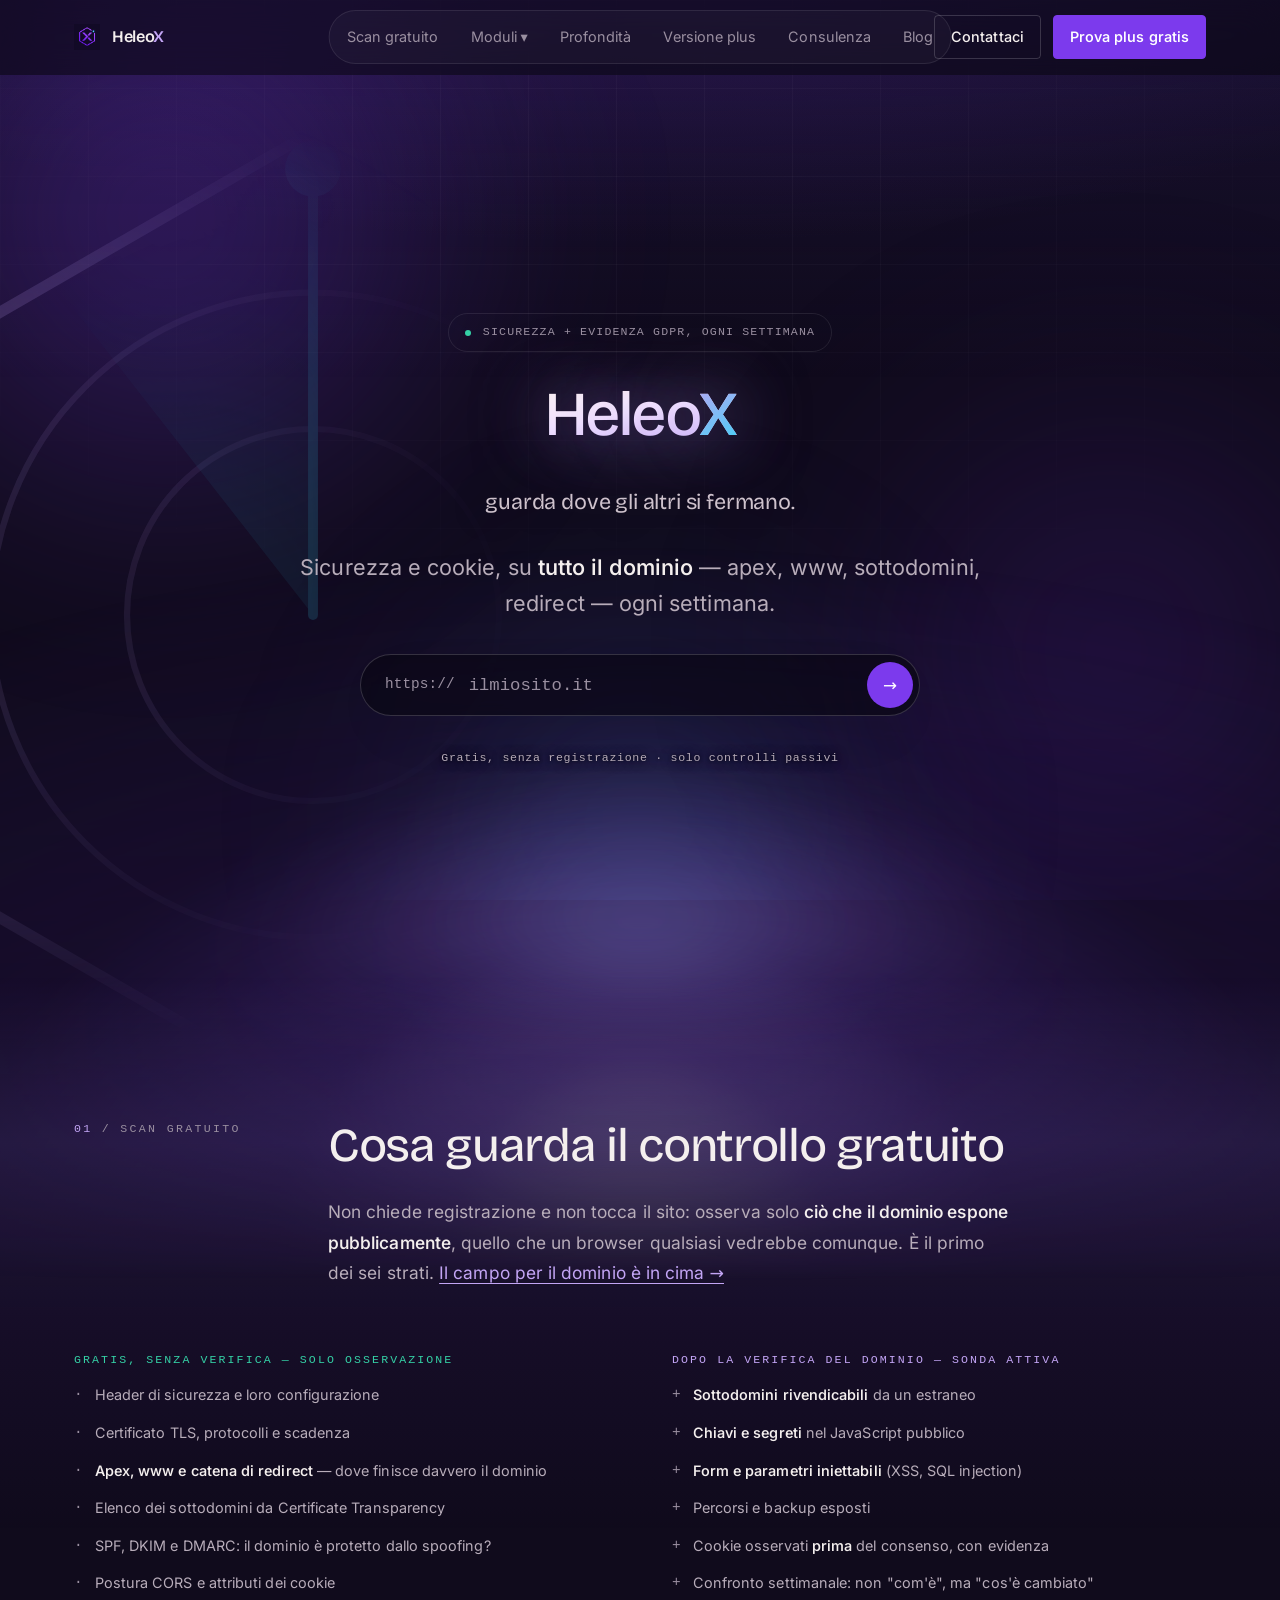
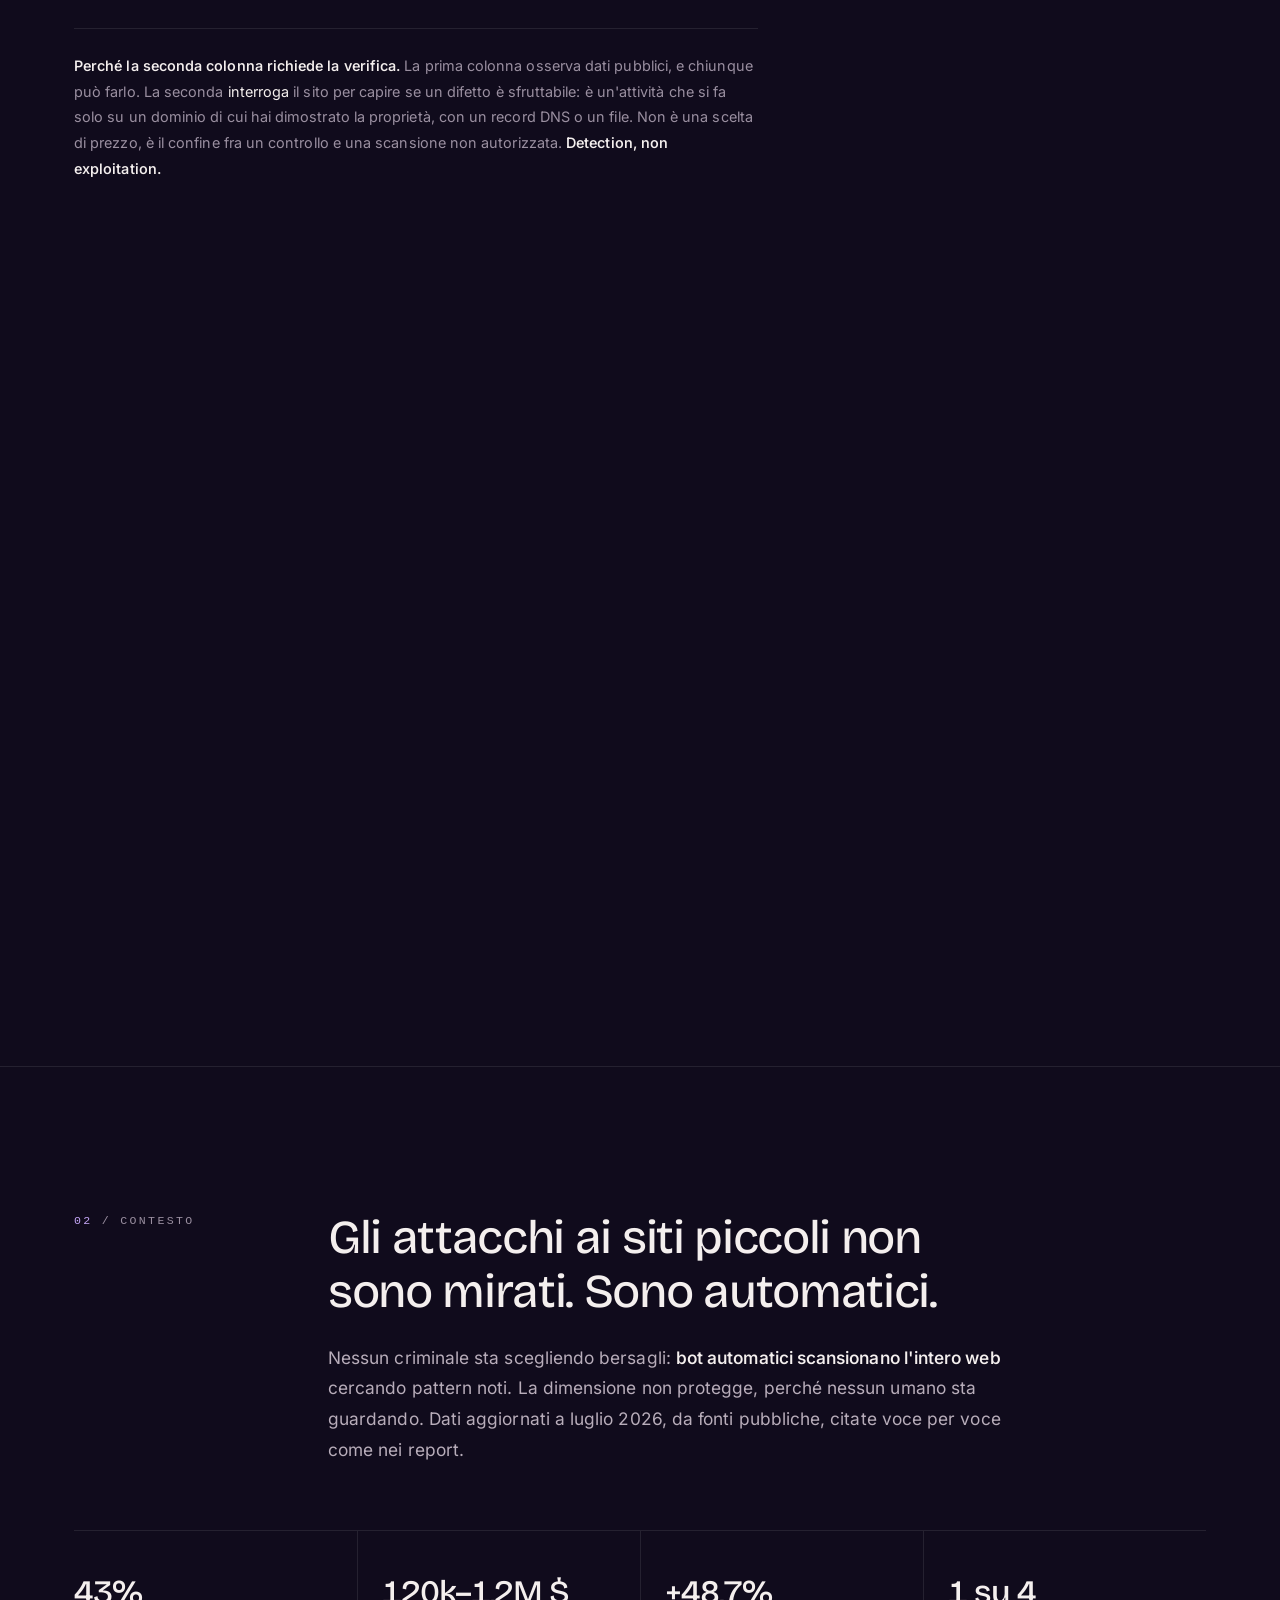
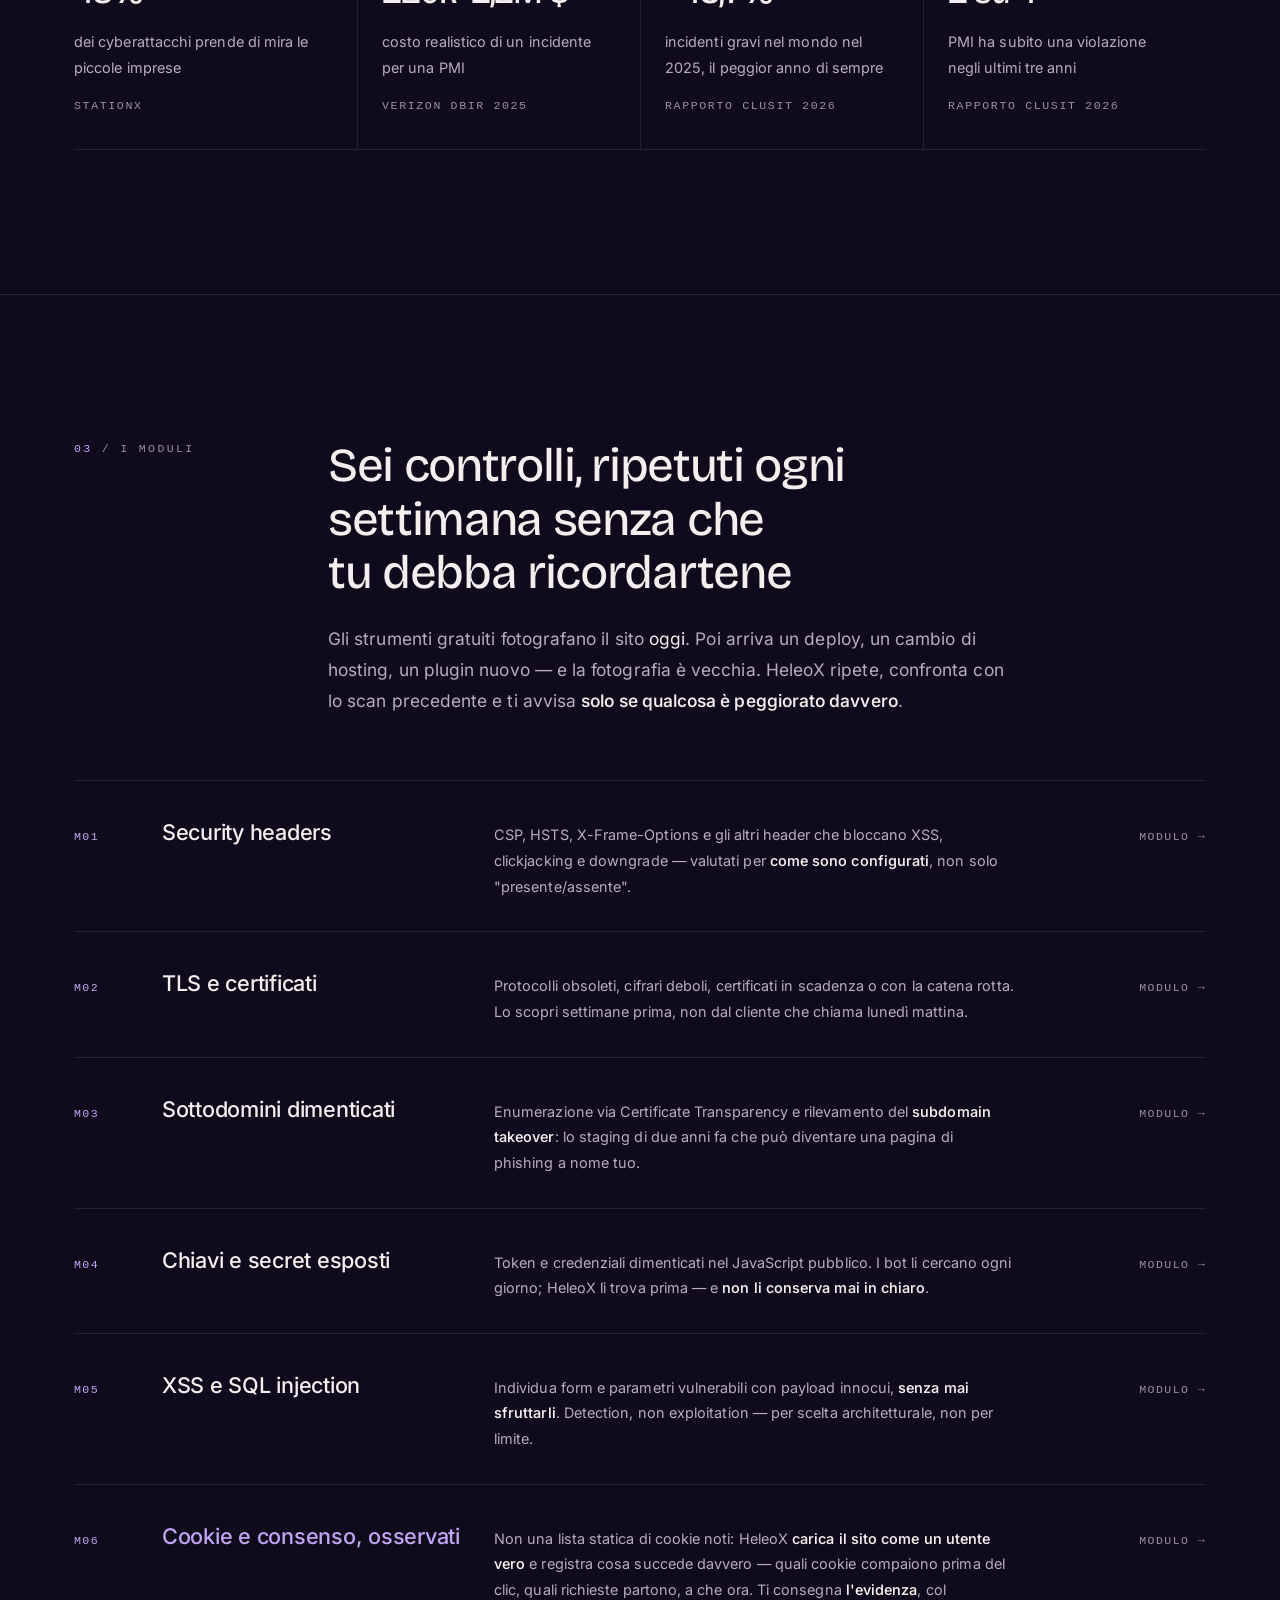
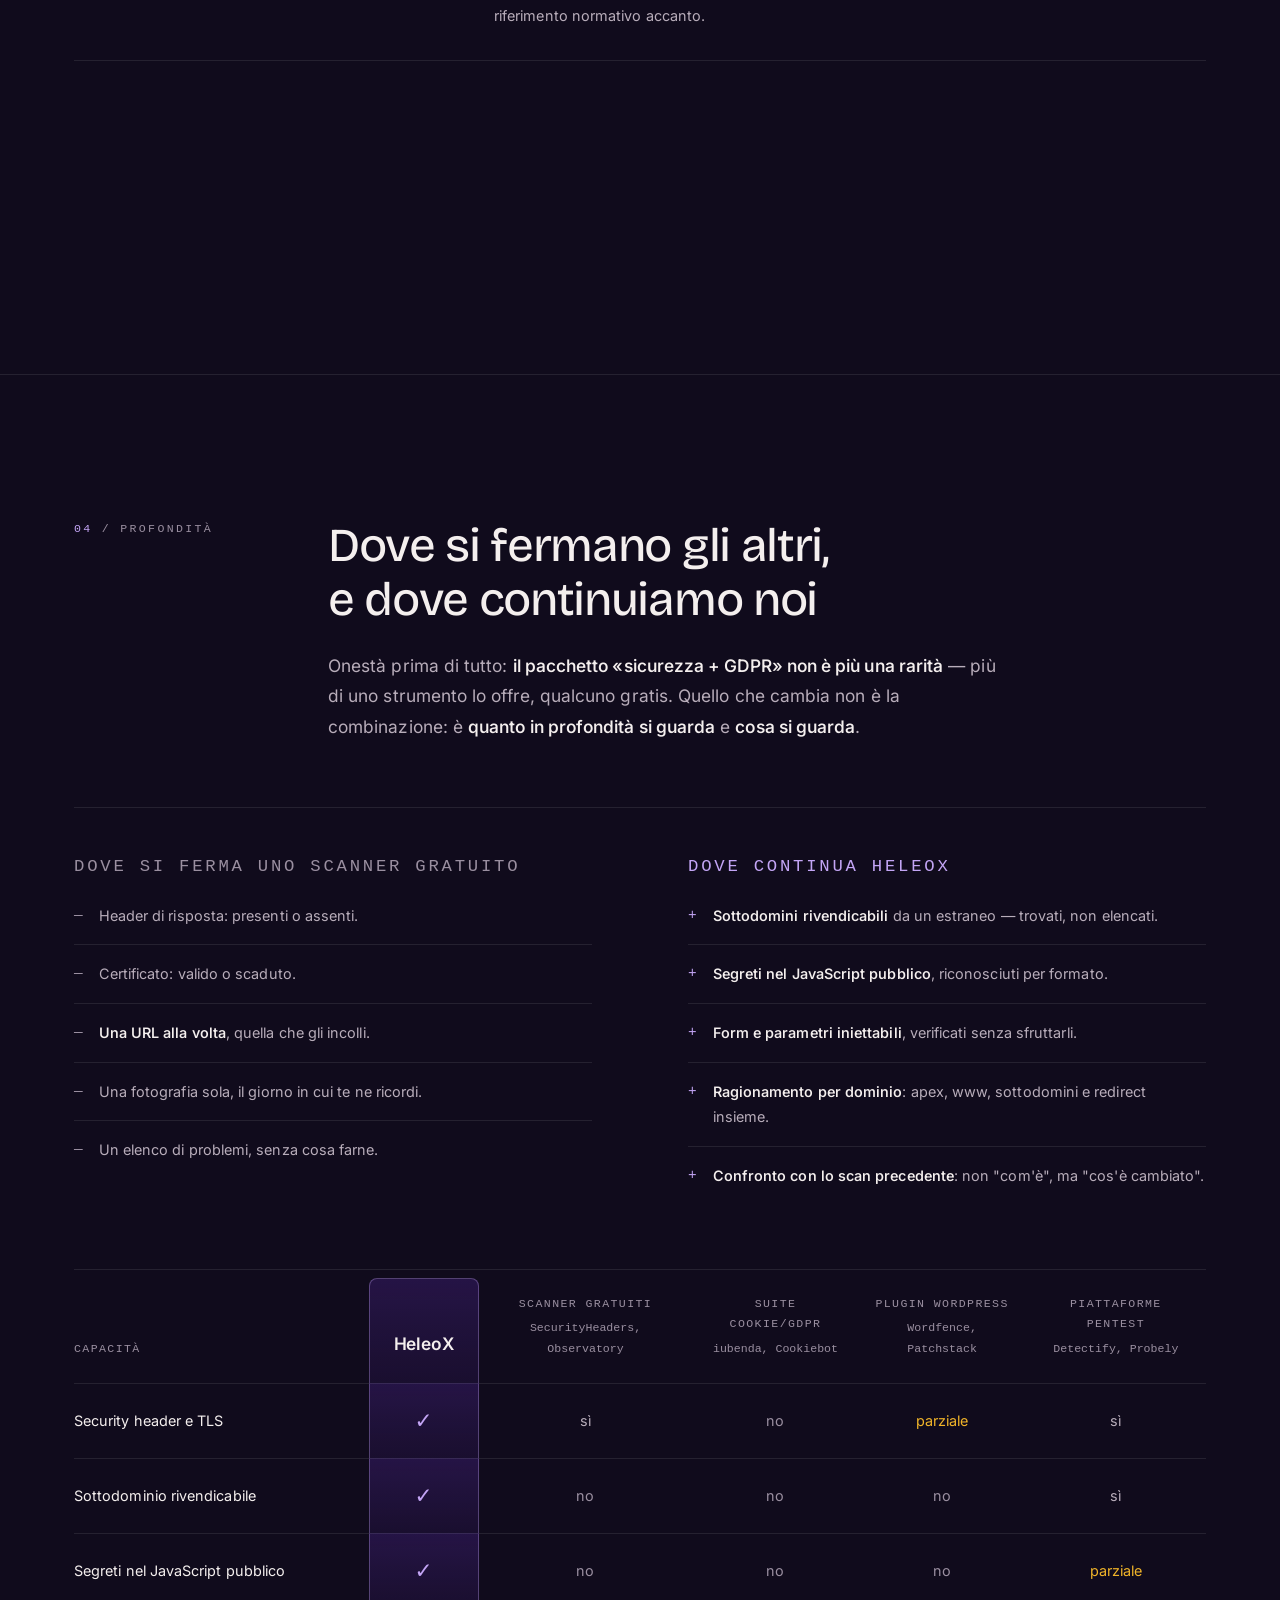
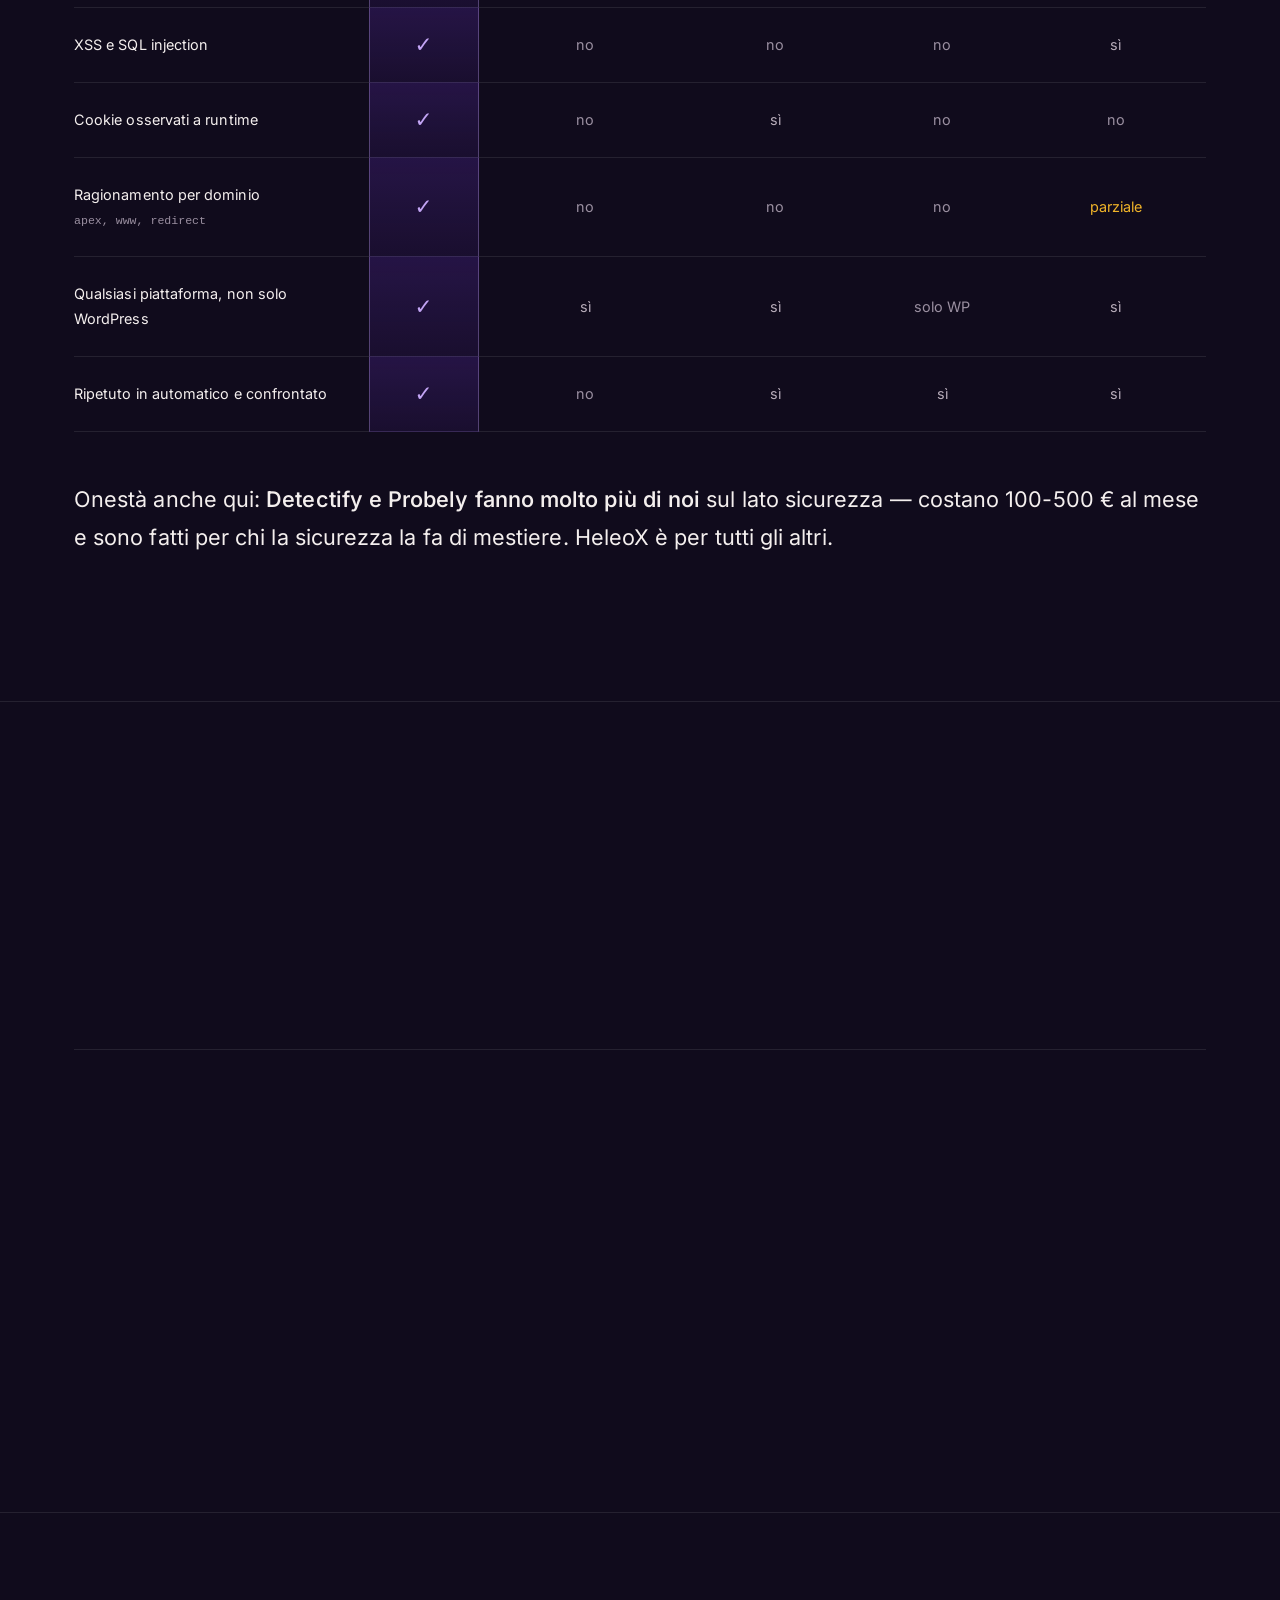
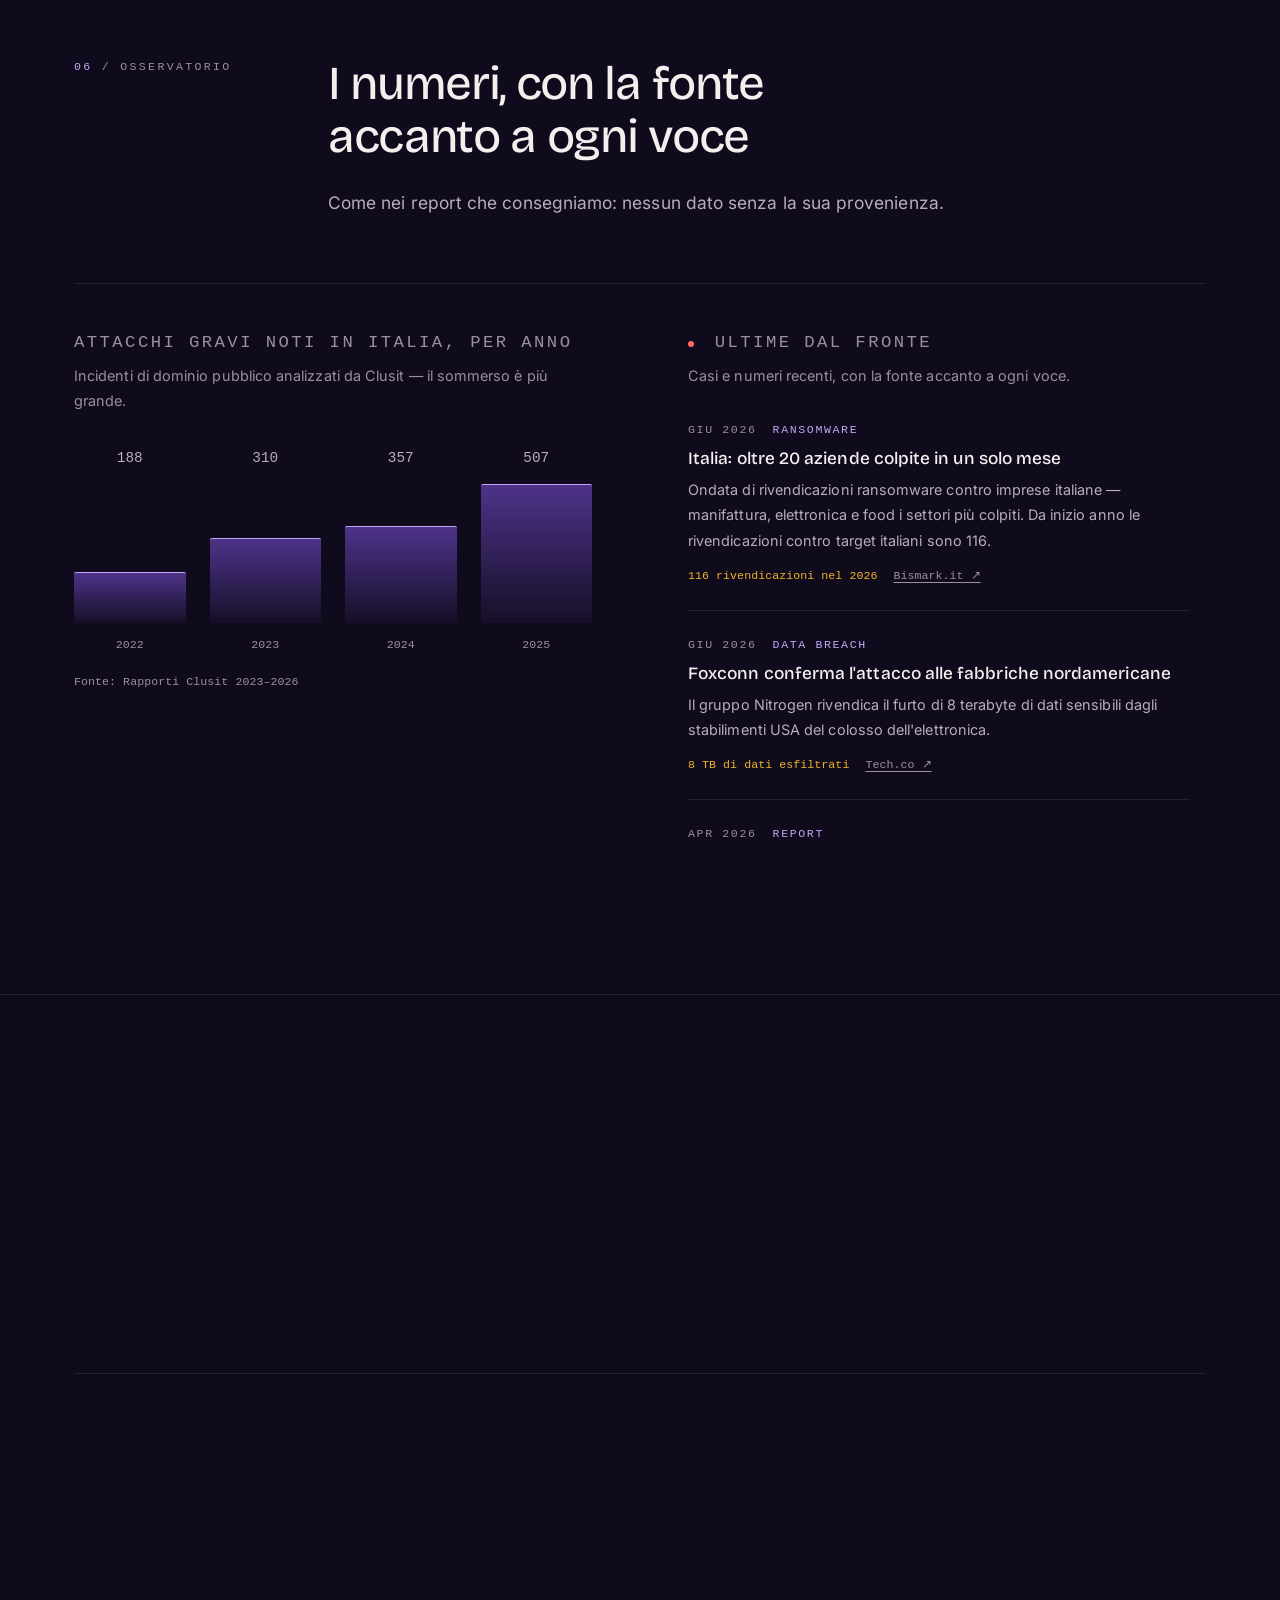
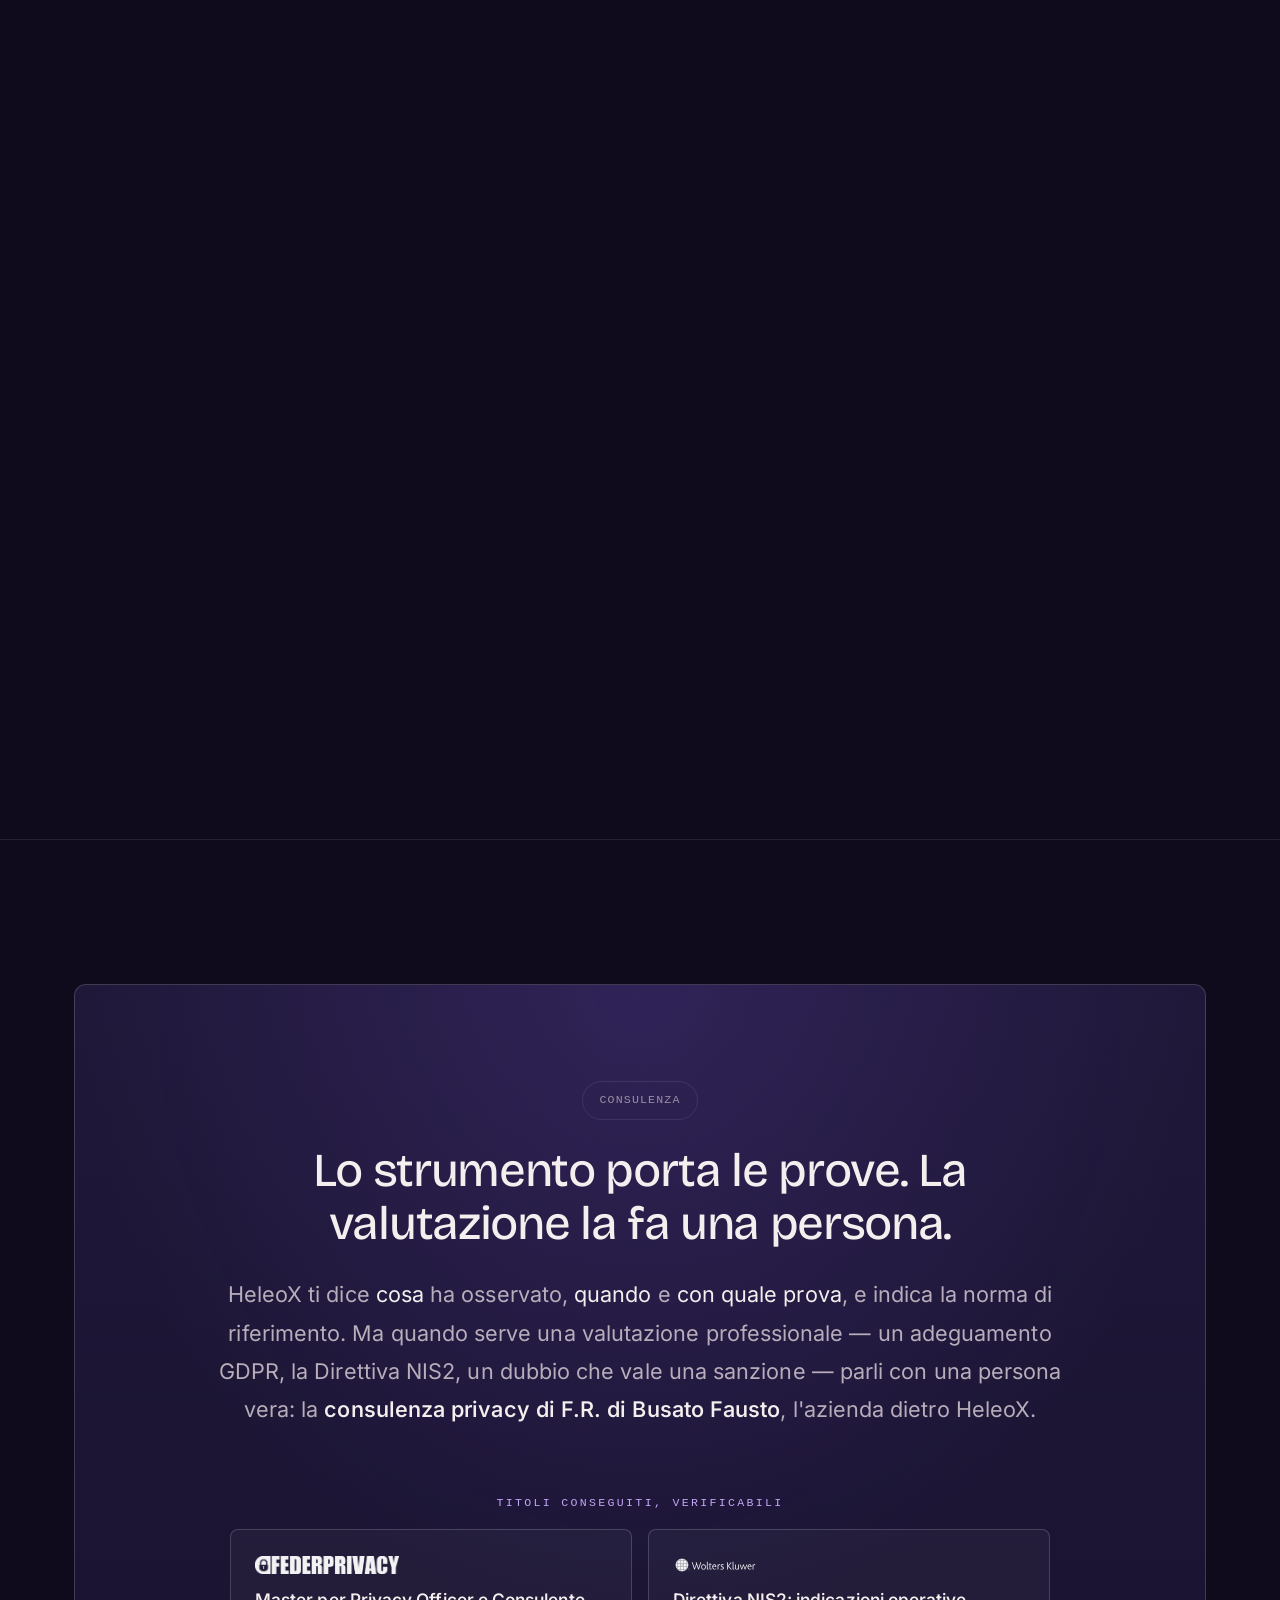
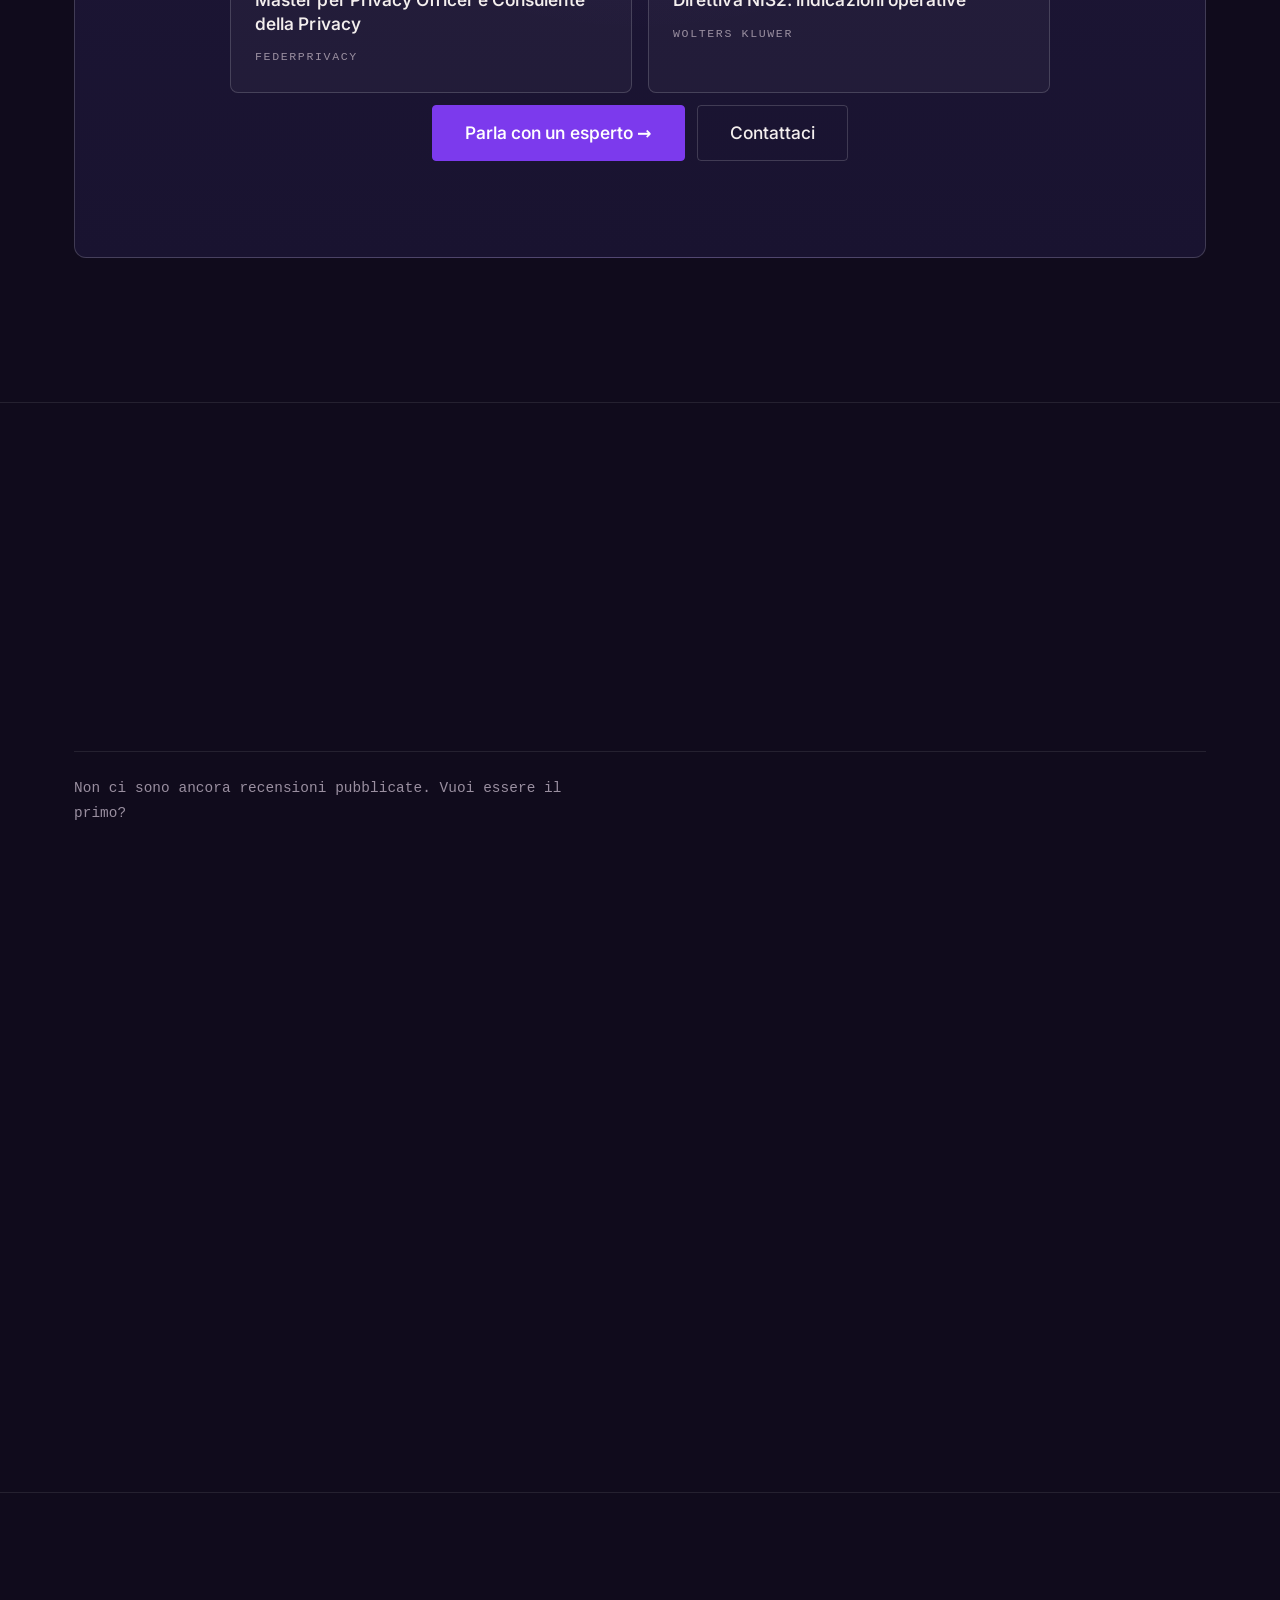
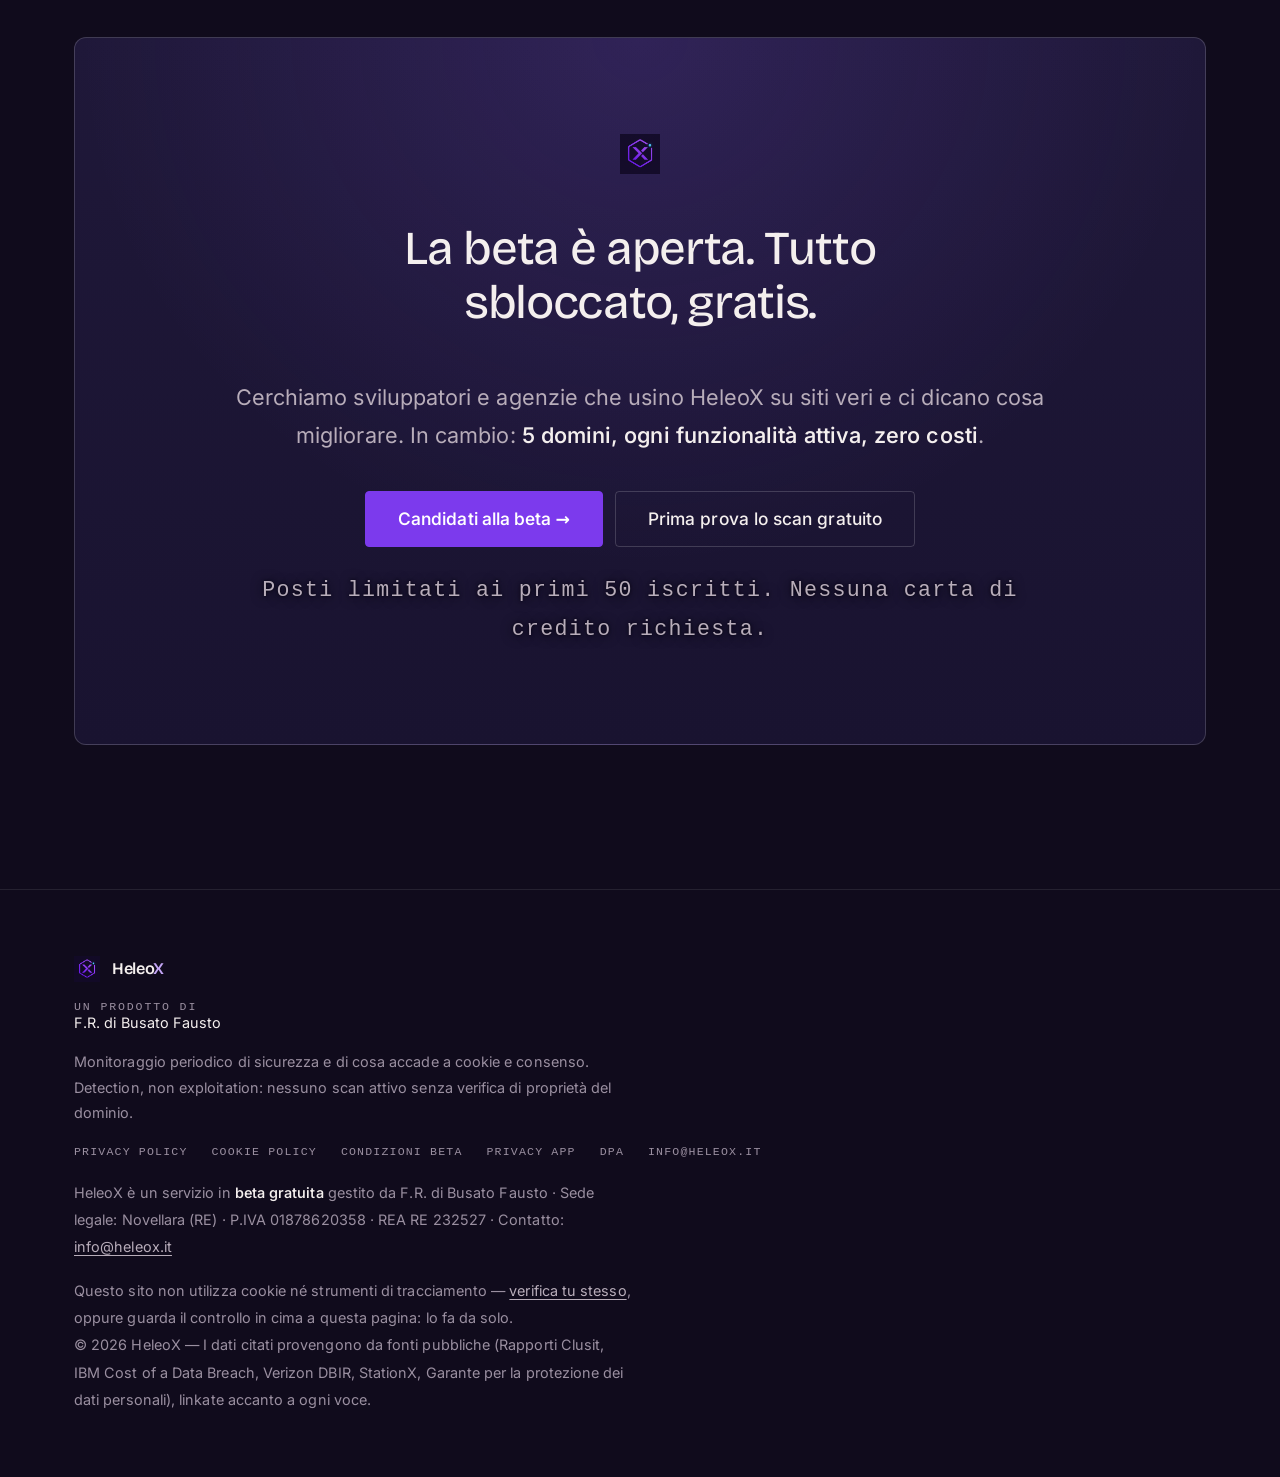
==== commit 982a95ee: "feat(landing): report dello scan-esca + reframe "versione plus" - Riscritto avviaScanEsca(): chiama " ====
--- a/index.html
+++ b/index.html
@@ -109,12 +109,12 @@
              disattivata — per riattivare rimuovere l'attributo hidden qui e
              sugli altri elementi marcati PREZZI-TEMP (cerca in tutto il sito). -->
         <a href="#piani" hidden>Piani</a>
-        <a href="#demo">Demo</a>
+        <a href="#demo">Versione plus</a>
         <a href="#esperto">Consulenza</a>
         <a href="blog.html">Blog</a>
         <div class="nav-links-cta mobile-only">
           <a href="#esperto" class="btn btn-block">Contattaci</a>
-          <a href="https://app.heleox.it" target="_blank" rel="noopener" class="btn btn-primary btn-block">Prova la demo</a>
+          <a href="https://app.heleox.it" target="_blank" rel="noopener" class="btn btn-primary btn-block">Prova la versione plus gratuitamente</a>
         </div>
       </nav>
       <!-- Due sole chiamate, e nessuna fa concorrenza al campo dell'hero:
@@ -122,7 +122,7 @@
            successivi — parlare con noi, oppure entrare nel prodotto. -->
       <div class="nav-cta">
         <a href="#esperto" class="btn btn-sm">Contattaci</a>
-        <a href="https://app.heleox.it" target="_blank" rel="noopener" class="btn btn-primary btn-sm">Prova la demo</a>
+        <a href="https://app.heleox.it" target="_blank" rel="noopener" class="btn btn-primary btn-sm">Prova plus gratis</a>
       </div>
       <button class="nav-toggle" type="button" aria-label="Apri il menu di navigazione" aria-expanded="false" aria-controls="primaryNav">
         <span class="nav-toggle-bar"></span><span class="nav-toggle-bar"></span><span class="nav-toggle-bar"></span>
@@ -211,6 +211,31 @@
             qualsiasi vedrebbe comunque. È il primo dei sei strati.
             <a href="#top" class="inline-link">Il campo per il dominio è in cima →</a>
           </p>
+        </div>
+      </div>
+
+      <!-- ============ IL REPORT DELLO SCAN-ESCA ============
+           Riempito da script.js dopo l'invio del dominio nell'hero. Ogni voce
+           e' un <details> (apertura/chiusura accessibile, anche senza JS): il
+           riepilogo, poi i gruppi per modulo, poi cosa si sblocca verificando
+           il dominio. L'intero report si apre/chiude col pulsante nella testata.
+           Nascosto finche' non c'e' uno scan: senza JS resta invisibile e il
+           resto della sezione spiega comunque cosa fa il controllo. -->
+      <div class="esca" id="escaReport" hidden>
+        <div class="panel esca-panel">
+          <span class="panel-scan" aria-hidden="true"><i></i></span>
+          <div class="panel-head">
+            <span class="panel-dots" aria-hidden="true"><i></i><i></i><i></i></span>
+            <span class="panel-title">report passivo · <b id="escaDomain">—</b></span>
+            <span class="panel-state"><span class="pill-dot" aria-hidden="true"></span><span id="escaState">in attesa</span></span>
+            <button type="button" class="esca-collapse" id="escaCollapse" aria-expanded="true" aria-controls="escaBody">
+              <span class="sr-only">Nascondi o mostra il report</span>
+              <span class="esca-chevron" aria-hidden="true"></span>
+            </button>
+          </div>
+          <div class="panel-body" id="escaBody">
+            <!-- popolato da script.js: sintesi, gruppi, blocco "sblocca", CTA -->
+          </div>
         </div>
       </div>
 
@@ -577,16 +602,20 @@
     </div>
   </section>
 
-  <!-- ======================= DEMO ======================= -->
+  <!-- ======================= VERSIONE PLUS =======================
+       app.heleox.it non e' una "demo": e' la versione PLUS completa, gratis
+       durante la beta. Lo scan gratuito in cima e' il livello 0 (passivo);
+       qui si entra nel prodotto completo dopo aver verificato il dominio. -->
   <section class="section" id="demo">
     <div class="container">
       <div class="section-head reveal">
-        <span class="eyebrow"><span class="idx">07</span> / Demo</span>
+        <span class="eyebrow"><span class="idx">07</span> / Versione plus</span>
         <div>
           <h2>Provala adesso, tutto sbloccato</h2>
           <p>
-            Durante la beta HeleoX si prova in <strong>demo gratuita</strong>: non un video né una
-            dashboard con dati finti, ma la piattaforma reale sui tuoi siti reali. Nessuna carta di credito.
+            app.heleox.it è la <strong>versione plus</strong>, completa: durante la beta si prova
+            <strong>gratis</strong> — non un video né una dashboard con dati finti, ma la piattaforma
+            reale sui tuoi siti reali. Nessuna carta di credito.
           </p>
         </div>
       </div>
@@ -594,7 +623,7 @@
       <div class="rows stagger">
         <div class="row"><span class="row-idx">01</span><span class="row-title">Fino a 5 domini tuoi</span><span class="row-txt">Aggiungi i siti che gestisci e dimostrane la proprietà con un record DNS o un file: <strong>nessuno scan senza verifica</strong> — per scelta, non per limite.</span><span class="row-go"></span></div>
         <div class="row"><span class="row-idx">02</span><span class="row-title">Fino a 3 scan settimanali</span><span class="row-txt">Il controllo parte da solo ogni settimana; dopo un deploy puoi lanciare uno <strong>scan manuale</strong> e vedere subito l'effetto delle modifiche.</span><span class="row-go"></span></div>
-        <div class="row"><span class="row-idx">03</span><span class="row-title">Tutti e sei i moduli</span><span class="row-txt">Header, TLS, sottodomini, secret esposti, XSS e SQL injection, cookie e consenso: nella demo non manca nulla.</span><span class="row-go"></span></div>
+        <div class="row"><span class="row-idx">03</span><span class="row-title">Tutti e sei i moduli</span><span class="row-txt">Header, TLS, sottodomini, secret esposti, XSS e SQL injection, cookie e consenso: nella versione plus non manca nulla.</span><span class="row-go"></span></div>
         <div class="row"><span class="row-idx">04</span><span class="row-title">L'evidenza, non l'opinione</span><span class="row-txt">Per ogni osservazione ricevi <strong>il fatto e la sua prova</strong> — cosa, quando, con quale richiesta di rete — e il riferimento normativo accanto.</span><span class="row-go"></span></div>
         <div class="row"><span class="row-idx">05</span><span class="row-title">Dashboard con storico</span><span class="row-txt">Risk score 0-100, fascia A-F e <strong>confronto scan dopo scan</strong>: vedi se stai migliorando, e vieni avvisato solo se qualcosa peggiora.</span><span class="row-go"></span></div>
         <div class="row"><span class="row-idx">06</span><span class="row-title">Report PDF</span><span class="row-txt">Ogni scan produce un report pensato per essere <strong>girato al cliente finale così com'è</strong>: ordinato per severità, coi rimedi già indicati.</span><span class="row-go"></span></div>
@@ -605,7 +634,7 @@
           <h3>Come si prova, in tre passi</h3>
           <p><strong>1.</strong> Apri app.heleox.it e registrati &nbsp;·&nbsp; <strong>2.</strong> aggiungi un dominio e verificane la proprietà &nbsp;·&nbsp; <strong>3.</strong> lancia il primo scan.</p>
         </div>
-        <a href="https://app.heleox.it" target="_blank" rel="noopener" class="btn btn-primary btn-lg">Apri la demo →</a>
+        <a href="https://app.heleox.it" target="_blank" rel="noopener" class="btn btn-primary btn-lg">Prova la versione plus gratuitamente →</a>
       </div>
     </div>
   </section>
@@ -659,7 +688,7 @@
         <span class="eyebrow"><span class="idx">08</span> / Recensioni</span>
         <div>
           <h2>Cosa dicono di HeleoX</h2>
-          <p>Hai provato la demo o la beta? Raccontaci com'è andata. Le recensioni vengono pubblicate dopo una verifica.</p>
+          <p>Hai provato la versione plus o la beta? Raccontaci com'è andata. Le recensioni vengono pubblicate dopo una verifica.</p>
         </div>
       </div>
 
--- a/home.css
+++ b/home.css
@@ -235,6 +235,102 @@
 .scan-msg.err { border-left-color: var(--sev-hi); background: rgba(255,107,107,.08); }
 
 
+/* ============ 14. REPORT DELLO SCAN-ESCA
+   I risultati del controllo passivo: sintesi col punteggio, gruppi per modulo
+   con voci apribili (<details>, quindi accessibili anche senza JS), blocco
+   "sblocca con la verifica" e richiamo alla versione plus. Riusa .panel. */
+.esca { margin-top: var(--sp-6); }
+.esca[hidden] { display: none; }
+.esca-panel { scroll-margin-top: 6rem; }
+.anim .esca.is-in .esca-panel { animation: esca-in var(--dur-slow) var(--ease-out) both; }
+@keyframes esca-in { from { opacity: 0; transform: translateY(28px) scale(.98); } to { opacity: 1; transform: none; } }
+
+/* testata: pulsante apri/chiudi tutto il report */
+.esca-collapse {
+  margin-left: var(--sp-3); flex: none; width: 34px; height: 34px; border-radius: var(--r-sm);
+  display: grid; place-content: center; cursor: pointer;
+  border: 1px solid var(--line-2); background: rgba(0,0,0,.25); color: var(--ink-7);
+  transition: border-color var(--dur-fast), color var(--dur-fast);
+}
+.esca-collapse:hover { border-color: var(--violet); color: var(--ink-9); }
+.esca-chevron { width: 9px; height: 9px; border-right: 2px solid currentColor; border-bottom: 2px solid currentColor; transform: rotate(45deg) translateY(-2px); transition: transform var(--dur-fast) var(--ease-mid); }
+.esca-collapse[aria-expanded="false"] .esca-chevron { transform: rotate(-135deg) translateY(-2px); }
+#escaBody[hidden] { display: none; }
+
+/* stato "in corso": i moduli passivi che girano */
+.esca-steps { display: grid; gap: var(--sp-3); }
+.esca-step { display: grid; grid-template-columns: auto 1fr auto; gap: var(--sp-4); align-items: center; font-size: var(--step--1); color: var(--ink-7); }
+.esca-step .s-ico { width: 16px; height: 16px; border-radius: 50%; border: 1px solid var(--line-2); display: grid; place-content: center; font-size: 9px; color: var(--ink-5); }
+.esca-step.done .s-ico { border-color: var(--sev-ok); color: var(--sev-ok); }
+.esca-step.run  .s-ico { border-color: var(--violet-lt); color: var(--violet-lt); }
+.esca-step .s-state { font-family: var(--font-mono); font-size: var(--step--2); color: var(--ink-5); white-space: nowrap; }
+
+/* sintesi: anello del punteggio + fascia + conteggi per severita */
+.esca-summary { display: grid; gap: var(--sp-5); align-items: center; padding-bottom: var(--sp-5); margin-bottom: var(--sp-2); border-bottom: 1px solid var(--line); }
+@media (min-width: 640px) { .esca-summary { grid-template-columns: auto 1fr; gap: var(--sp-6); } }
+.esca-score { display: flex; align-items: center; gap: var(--sp-4); }
+.esca-ring { --v: 0; width: 84px; height: 84px; border-radius: 50%; flex: none; display: grid; place-content: center; position: relative;
+  background: conic-gradient(var(--ring-col) calc(var(--v) * 1%), rgba(255,255,255,.07) 0); }
+.esca-ring::before { content: ""; position: absolute; inset: 7px; border-radius: 50%; background: var(--panel); }
+.esca-ring b { position: relative; font-family: var(--font-display); font-size: var(--step-2); color: var(--ink-9); line-height: 1; }
+.esca-band { font-family: var(--font-display); font-size: var(--step-3); line-height: 1; }
+.esca-band small { display: block; font-family: var(--font-mono); font-size: var(--step--2); color: var(--ink-5); text-transform: uppercase; letter-spacing: .14em; margin-top: var(--sp-1); }
+.esca-counts { display: flex; flex-wrap: wrap; gap: var(--sp-2) var(--sp-4); font-family: var(--font-mono); font-size: var(--step--2); }
+.esca-counts span { display: inline-flex; align-items: center; gap: var(--sp-2); color: var(--ink-5); }
+.esca-counts i { width: 8px; height: 8px; border-radius: 2px; }
+.esca-summary.f-a, .esca-summary.f-b { --ring-col: var(--sev-ok); }
+.esca-summary.f-c { --ring-col: var(--sev-med); }
+.esca-summary.f-d, .esca-summary.f-f { --ring-col: var(--sev-hi); }
+.esca-band.f-a, .esca-band.f-b { color: var(--sev-ok); }
+.esca-band.f-c { color: var(--sev-med); }
+.esca-band.f-d, .esca-band.f-f { color: var(--sev-hi); }
+
+/* gruppi per modulo */
+.esca-group { margin-top: var(--sp-5); }
+.esca-group-head { display: flex; align-items: baseline; gap: var(--sp-3); margin-bottom: var(--sp-2); }
+.esca-group-head h5 { font-family: var(--font-mono); font-size: var(--step--2); letter-spacing: .16em; text-transform: uppercase; color: var(--ink-5); font-weight: 400; }
+.esca-group-head .g-count { font-family: var(--font-mono); font-size: var(--step--2); color: var(--ink-5); }
+
+/* voce apribile (<details>) */
+.rep-item { border: 1px solid var(--line); border-radius: var(--r-sm); background: rgba(0,0,0,.18); margin-top: var(--sp-2); }
+.rep-item > summary { display: grid; grid-template-columns: auto 1fr auto auto; gap: var(--sp-3); align-items: center; padding: var(--sp-3) var(--sp-4); cursor: pointer; list-style: none; }
+.rep-item > summary::-webkit-details-marker { display: none; }
+.rep-item > summary:hover { background: rgba(255,255,255,.03); }
+.rep-item > summary:focus-visible { outline: 2px solid var(--violet); outline-offset: -2px; }
+.rep-ico { width: 18px; height: 18px; border-radius: 50%; border: 1px solid var(--line-2); display: grid; place-content: center; font-size: 10px; color: var(--ink-5); }
+.rep-title { font-size: var(--step--1); color: var(--ink-9); }
+.rep-sev { font-family: var(--font-mono); font-size: var(--step--2); text-transform: uppercase; letter-spacing: .1em; color: var(--ink-5); white-space: nowrap; }
+.rep-caret { width: 8px; height: 8px; border-right: 2px solid var(--ink-5); border-bottom: 2px solid var(--ink-5); transform: rotate(45deg); transition: transform var(--dur-fast); }
+.rep-item[open] > summary .rep-caret { transform: rotate(-135deg); }
+.rep-detail { padding: 0 var(--sp-4) var(--sp-4); }
+.rep-desc { font-size: var(--step--1); color: var(--ink-7); margin-top: var(--sp-3); padding-top: var(--sp-3); border-top: 1px solid var(--line); }
+.rep-remedy { margin-top: var(--sp-3); padding: var(--sp-3) var(--sp-4); border-left: 2px solid var(--sev-ok); background: rgba(53,208,165,.06); border-radius: var(--r-sm); }
+.rep-remedy-label { display: block; font-family: var(--font-mono); font-size: var(--step--2); text-transform: uppercase; letter-spacing: .12em; color: var(--sev-ok); margin-bottom: var(--sp-1); }
+.rep-remedy p { font-size: var(--step--1); color: var(--ink-7); }
+.rep-ref, .rep-evidence { margin-top: var(--sp-3); font-family: var(--font-mono); font-size: var(--step--2); color: var(--ink-5); }
+.rep-evidence code { color: var(--ink-7); word-break: break-all; }
+.rep-critical .rep-ico, .rep-high .rep-ico { border-color: var(--sev-hi); color: var(--sev-hi); }
+.rep-critical .rep-sev,  .rep-high .rep-sev { color: var(--sev-hi); }
+.rep-medium .rep-ico { border-color: var(--sev-med); color: var(--sev-med); }
+.rep-medium .rep-sev { color: var(--sev-med); }
+.rep-low .rep-ico { border-color: var(--sev-med); }
+.rep-ok .rep-ico { border-color: var(--sev-ok); color: var(--sev-ok); }
+.rep-ok .rep-sev { color: var(--sev-ok); }
+
+/* blocco "sblocca con la verifica del dominio" */
+.esca-locked { margin-top: var(--sp-6); padding: var(--sp-5); border: 1px dashed var(--line-2); border-radius: var(--r); background: rgba(124,58,237,.05); }
+.esca-locked h5 { font-family: var(--font-display); font-size: var(--step-1); color: var(--ink-9); margin-bottom: var(--sp-3); font-weight: 500; }
+.esca-locked ul { display: grid; gap: var(--sp-2); margin-bottom: var(--sp-4); }
+.esca-locked li { display: grid; grid-template-columns: auto 1fr; gap: var(--sp-3); font-size: var(--step--1); color: var(--ink-7); }
+.esca-locked li .lk { font-family: var(--font-mono); color: var(--violet-lt); }
+.esca-locked li b { color: var(--ink-9); font-weight: 500; }
+
+/* riga finale + errore */
+.esca-foot { margin-top: var(--sp-5); padding-top: var(--sp-4); border-top: 1px solid var(--line); display: flex; flex-wrap: wrap; gap: var(--sp-3) var(--sp-5); align-items: center; justify-content: space-between; }
+.esca-foot .note { font-family: var(--font-mono); font-size: var(--step--2); color: var(--ink-5); max-width: 46ch; }
+.esca-error { padding: var(--sp-4) var(--sp-5); border-left: 2px solid var(--sev-hi); background: rgba(255,107,107,.08); font-size: var(--step--1); color: var(--ink-7); border-radius: var(--r-sm); }
+
+
 /* --------------------------------------------- 15. TABELLA
    La colonna HeleoX non e' una colonna come le altre: e' il motivo per cui
    la tabella esiste. Ha fondo proprio, bordi laterali, testata dedicata e
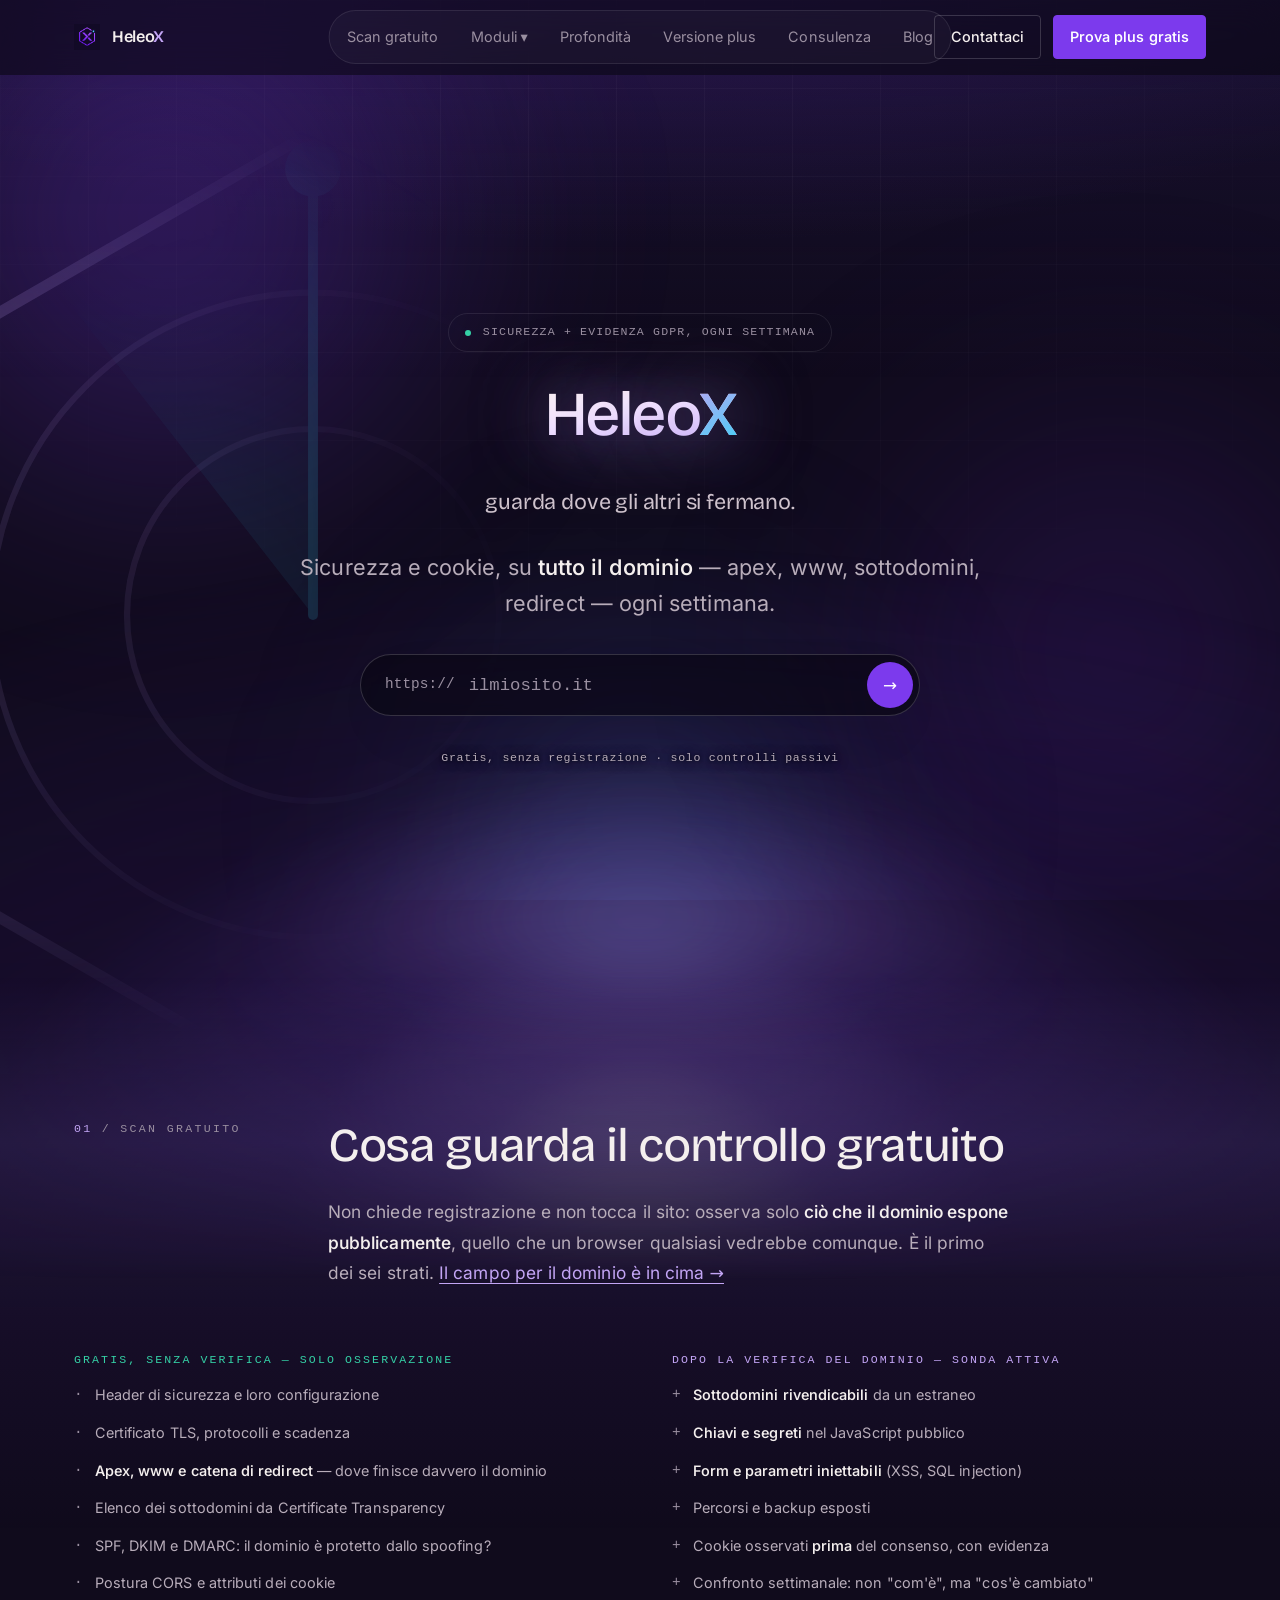
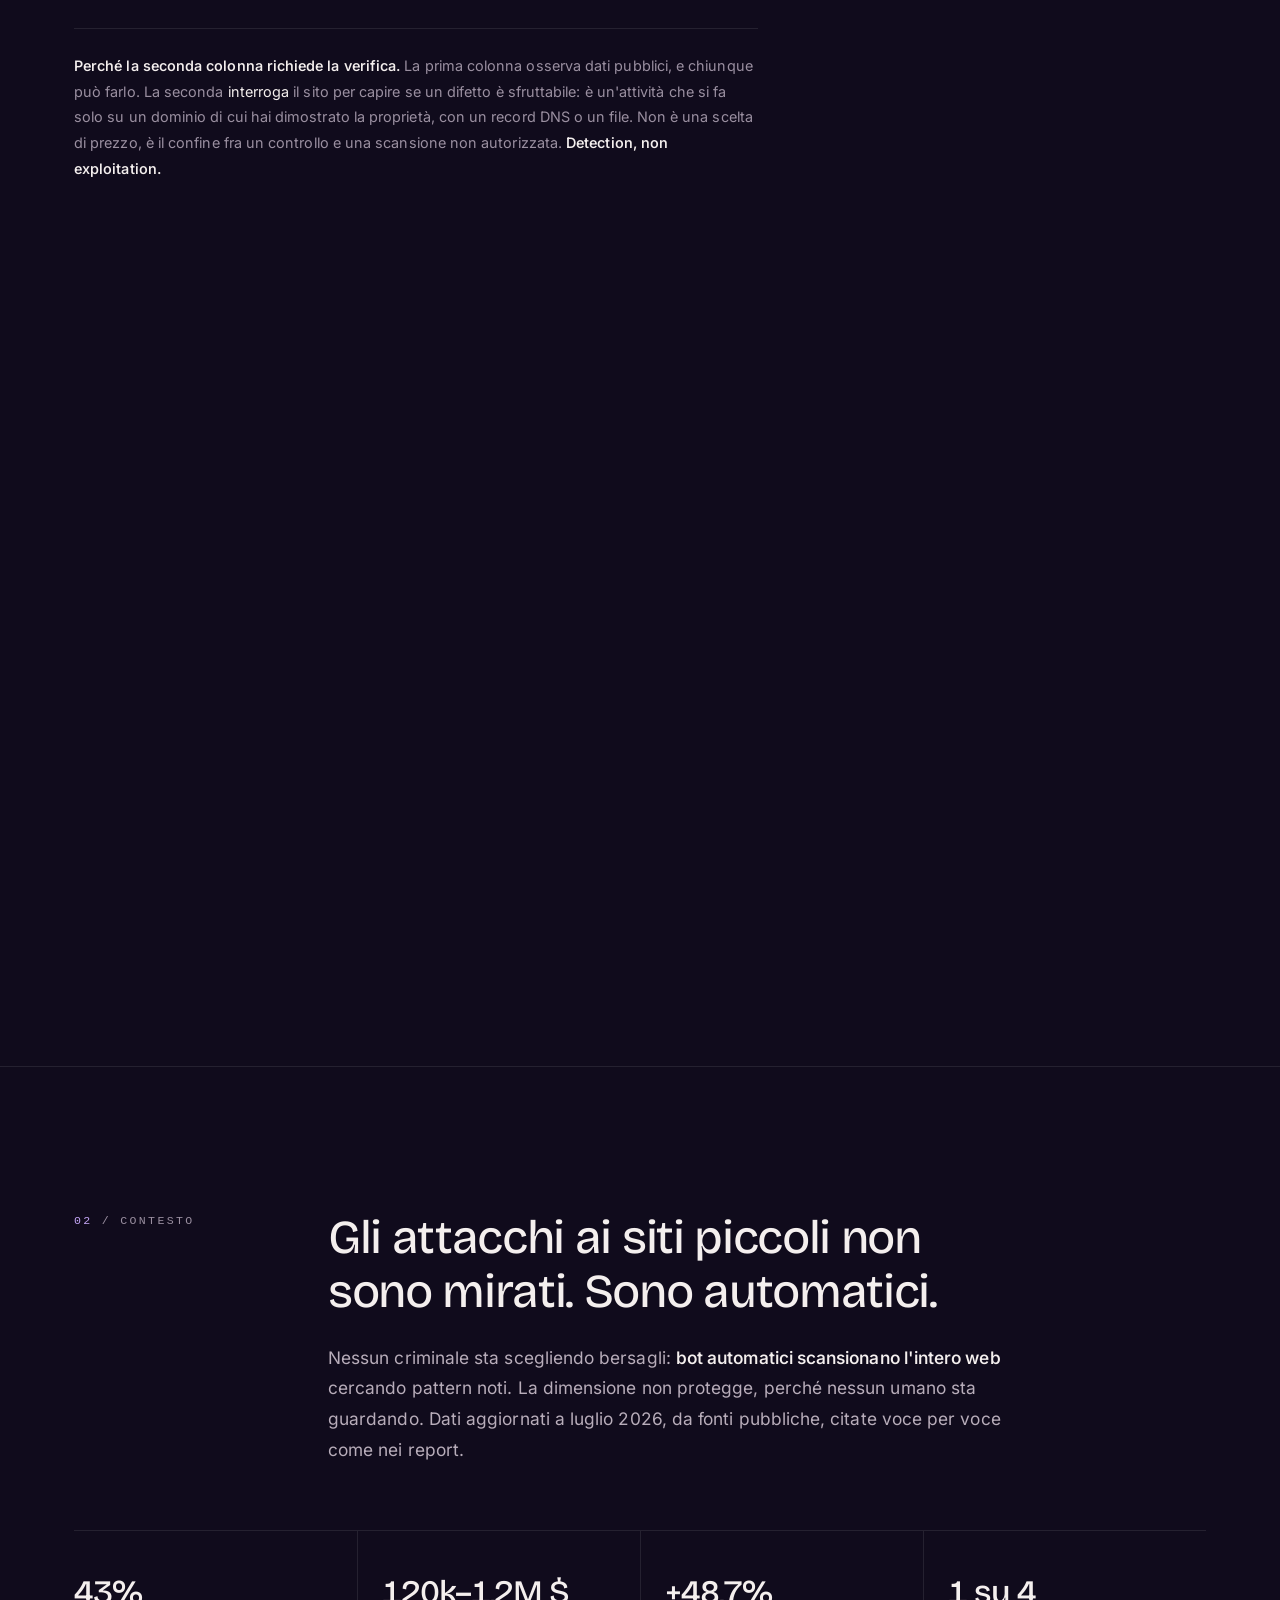
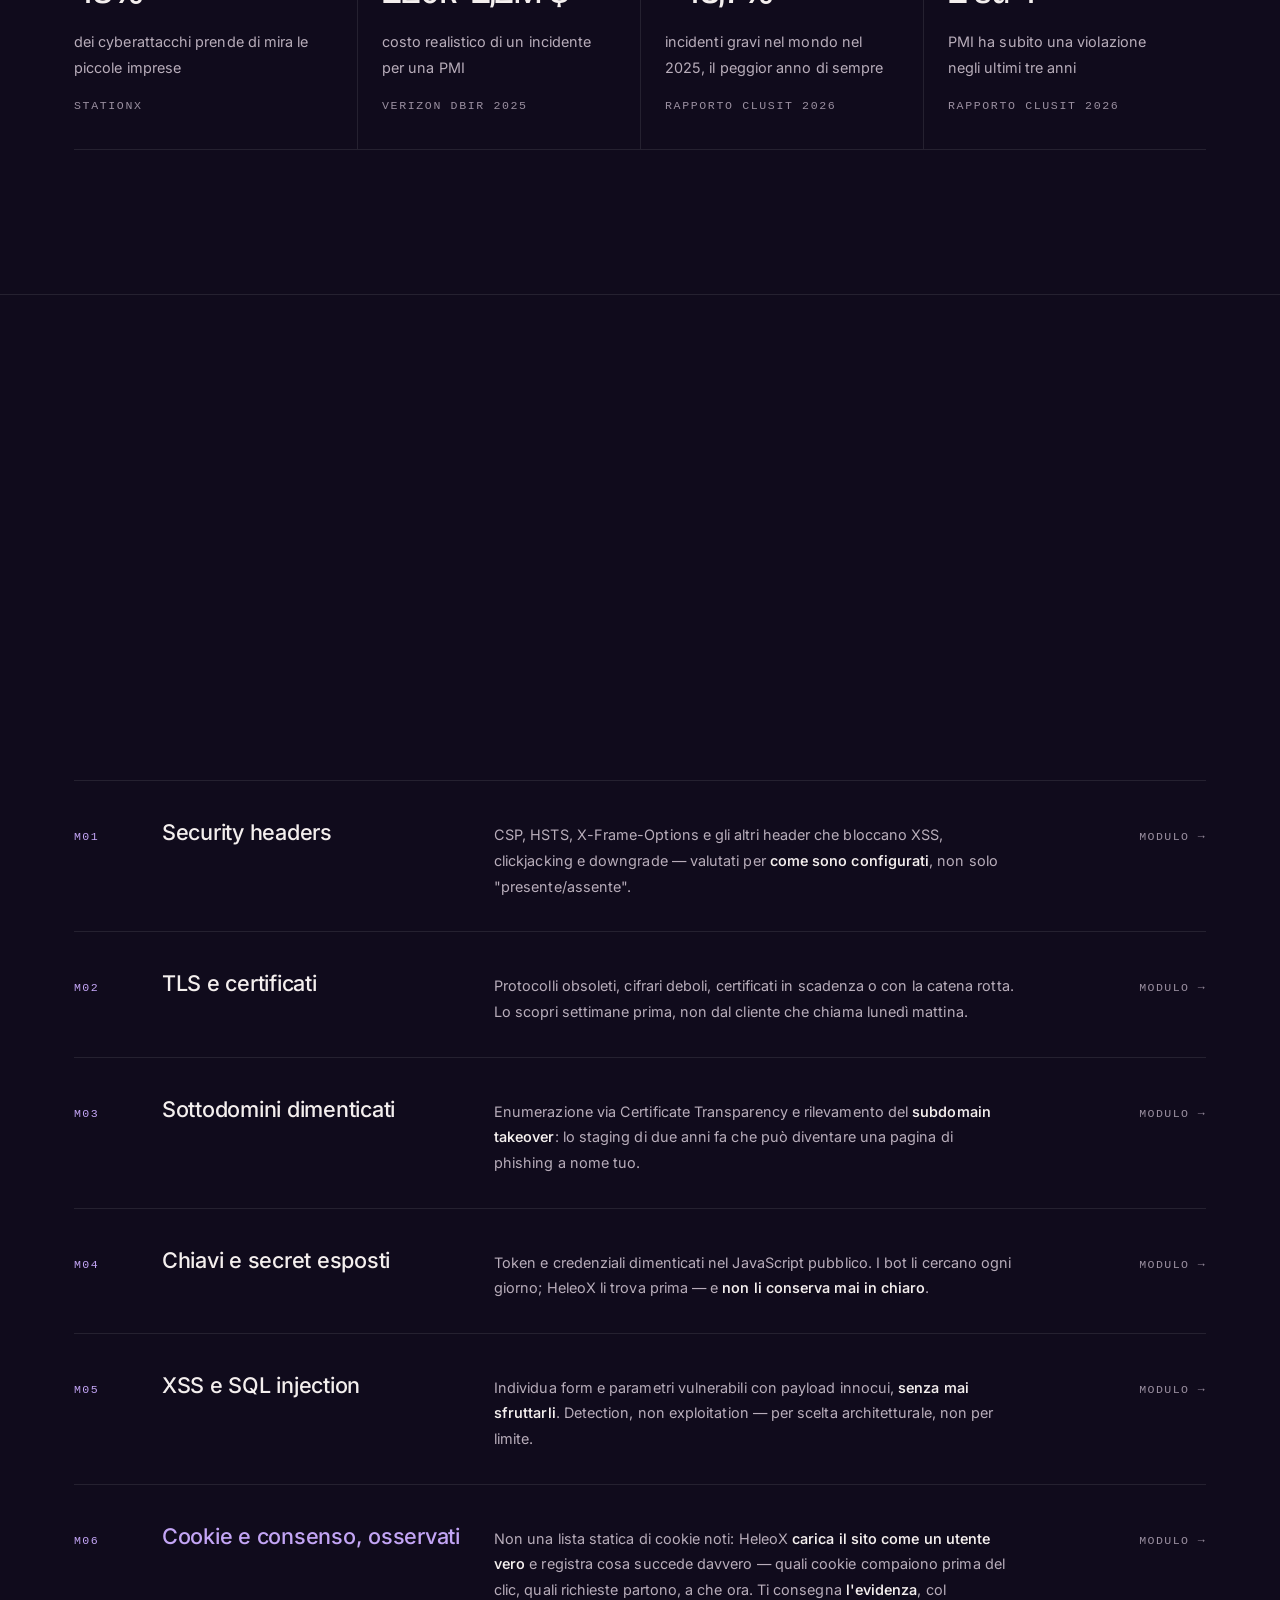
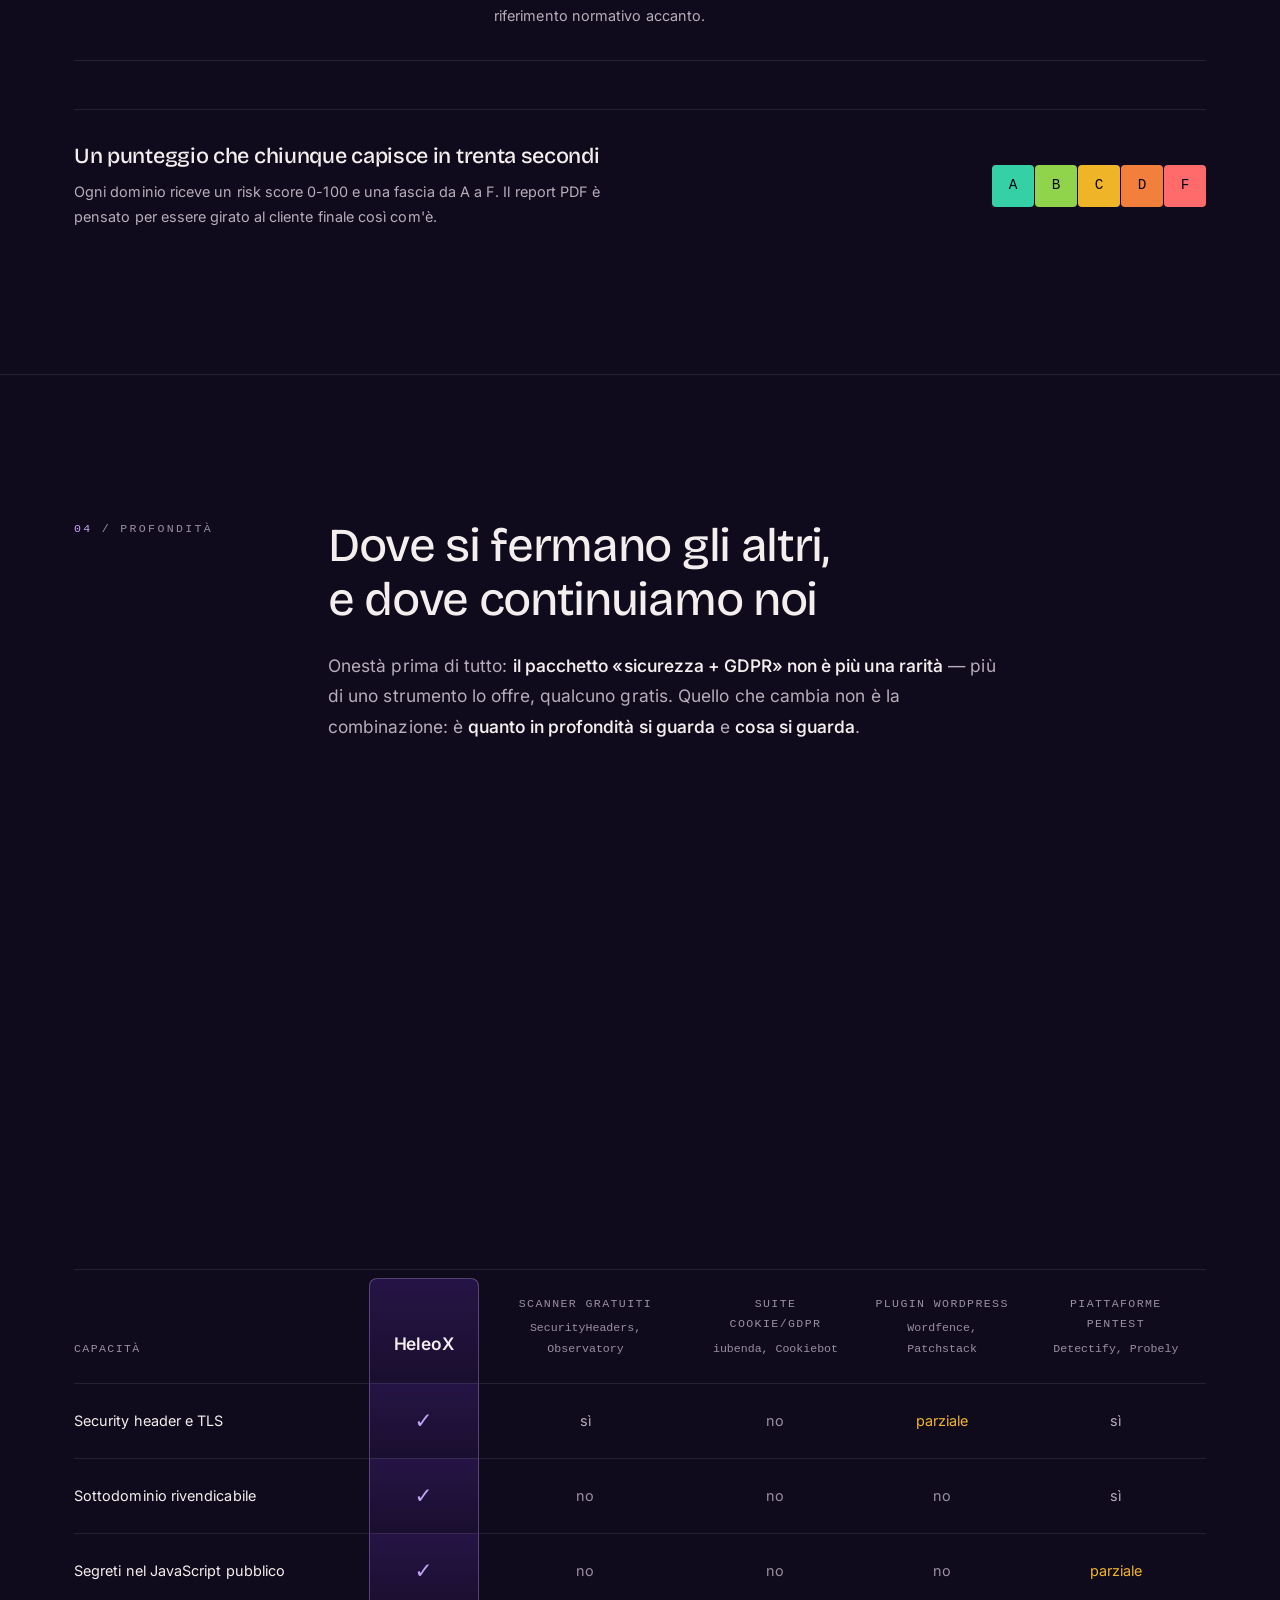
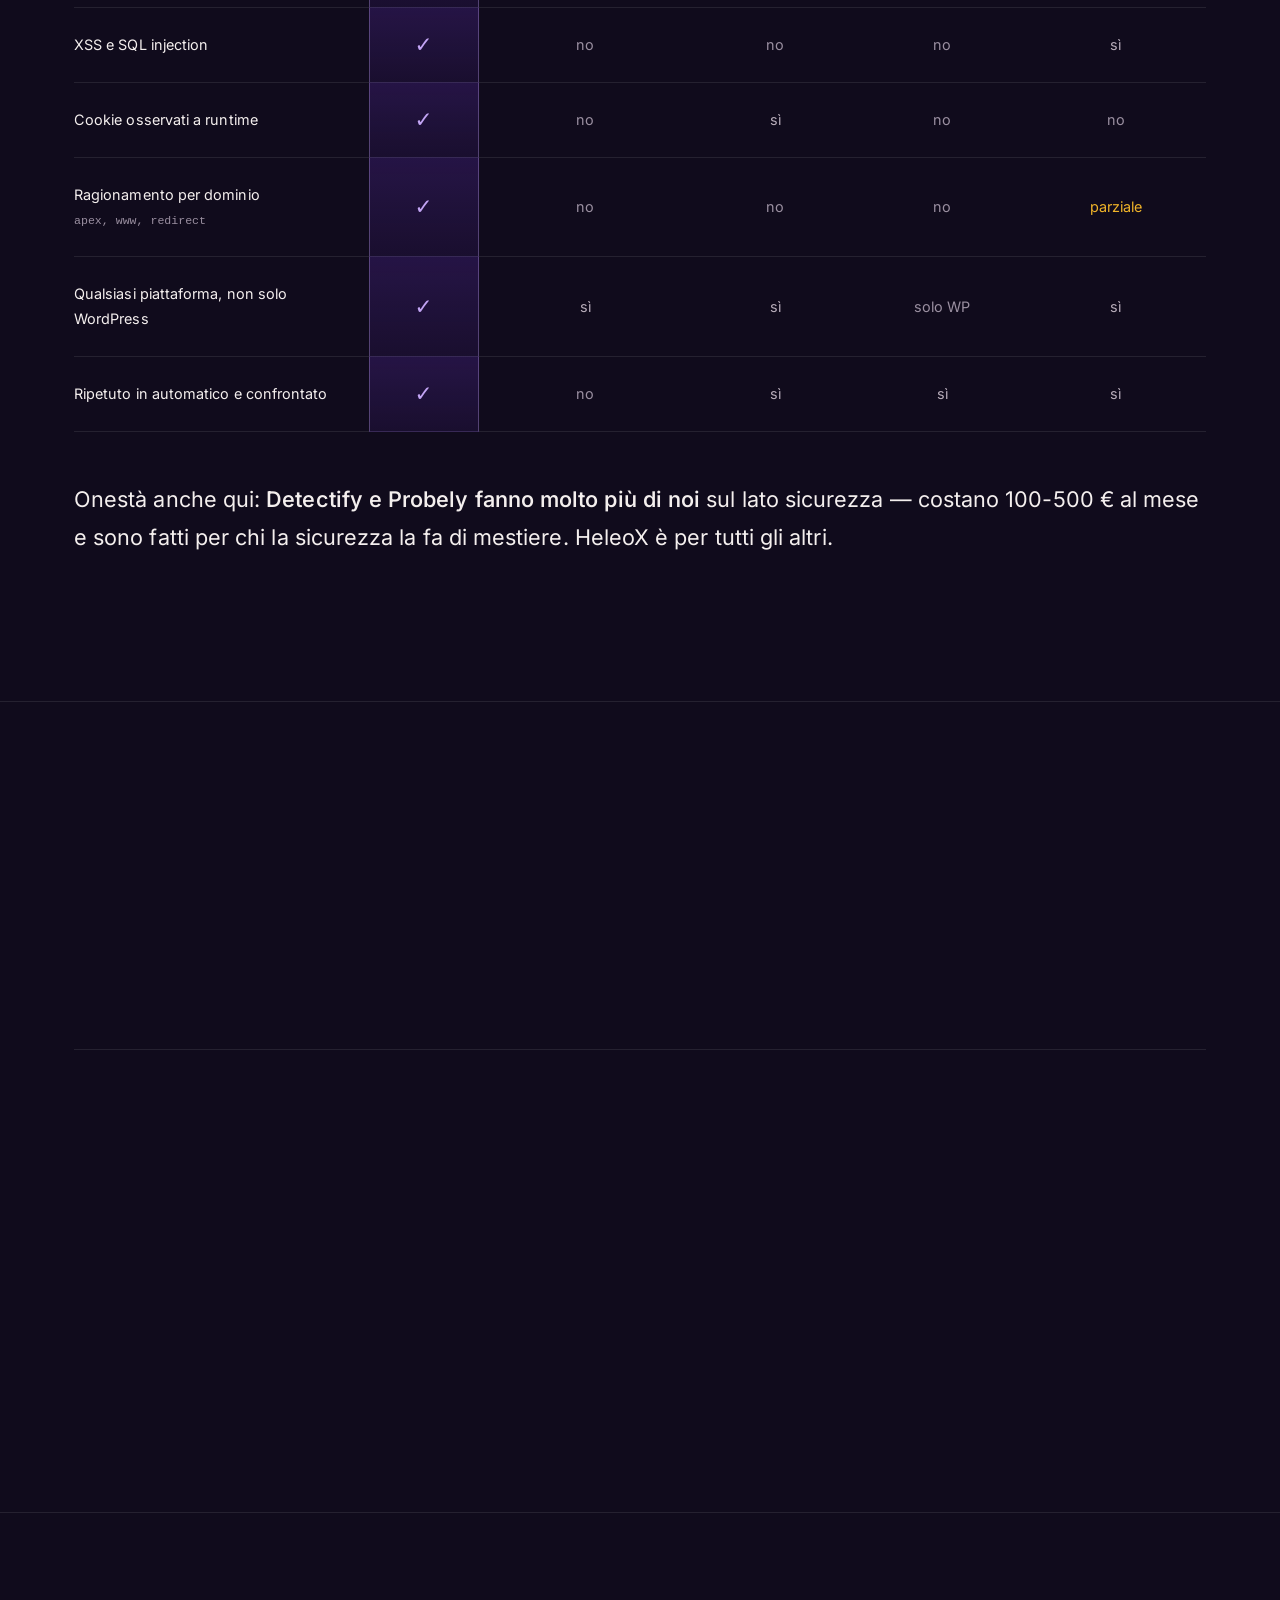
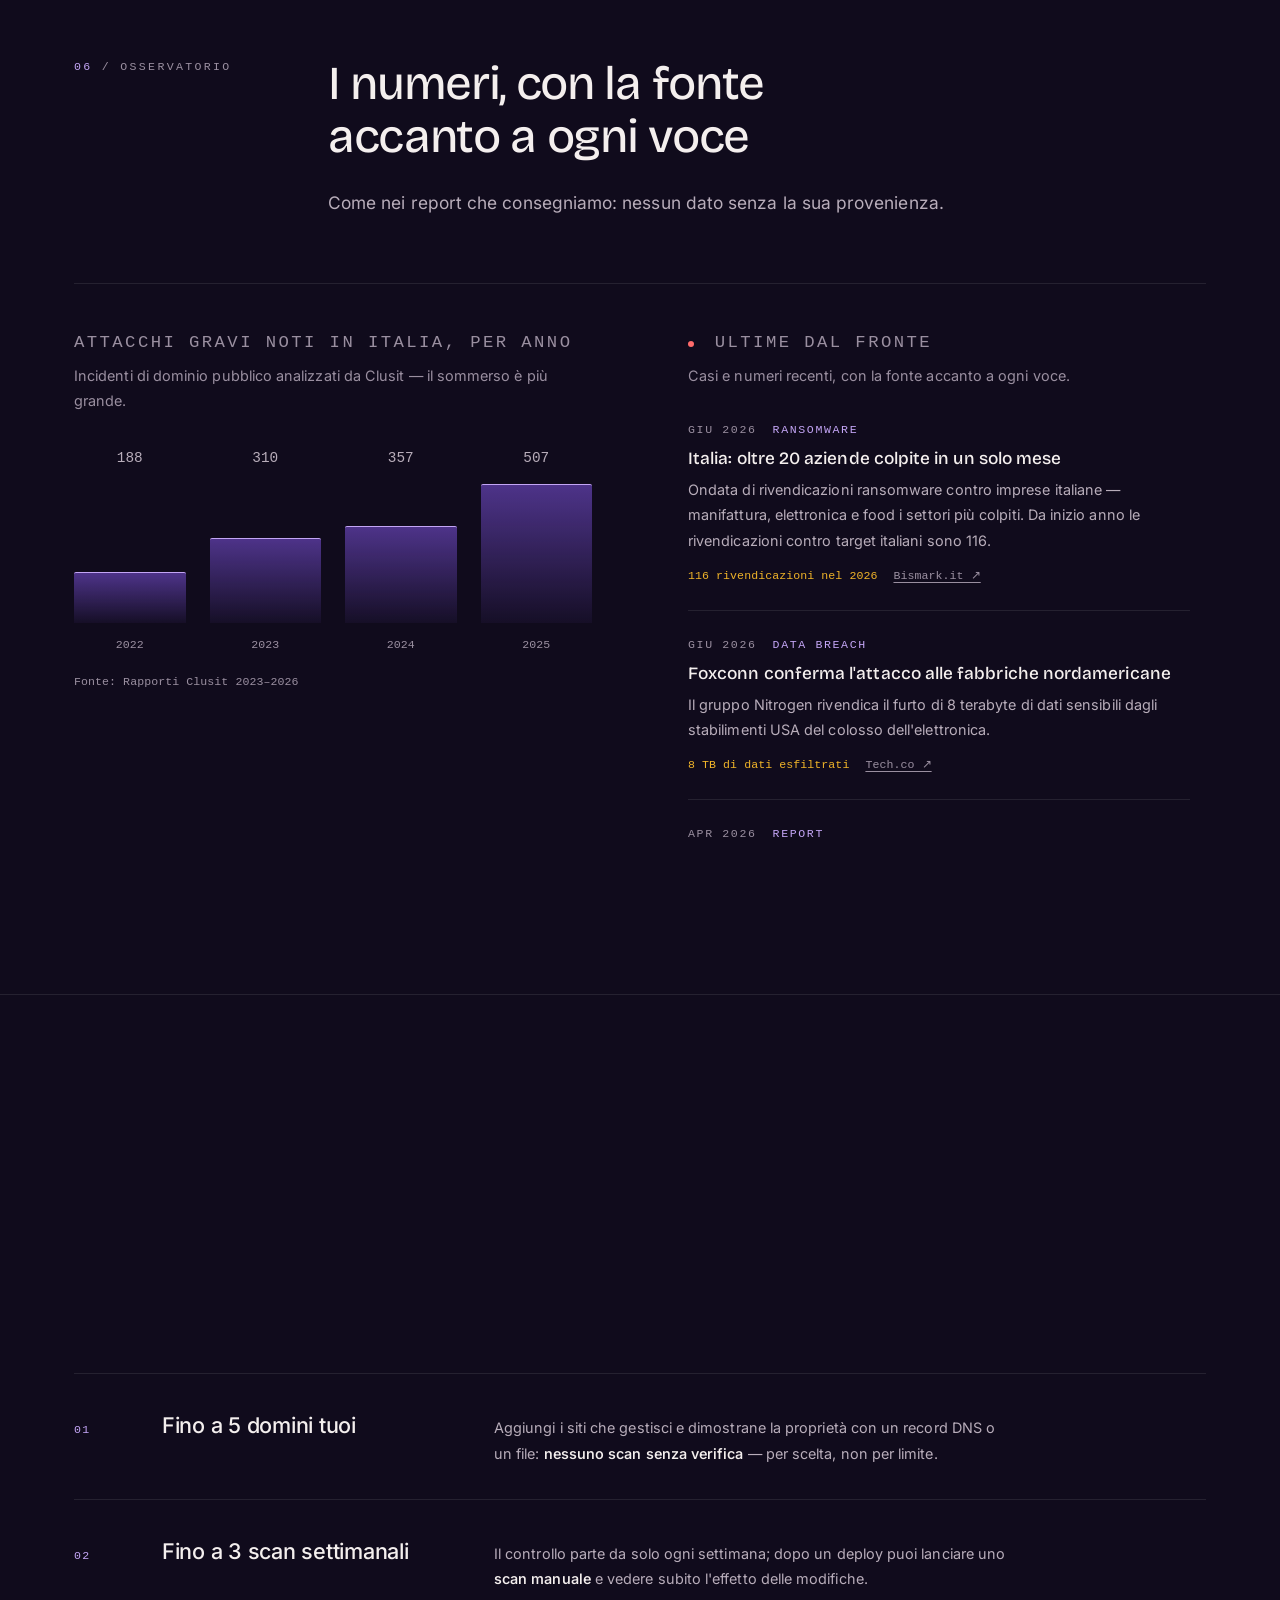
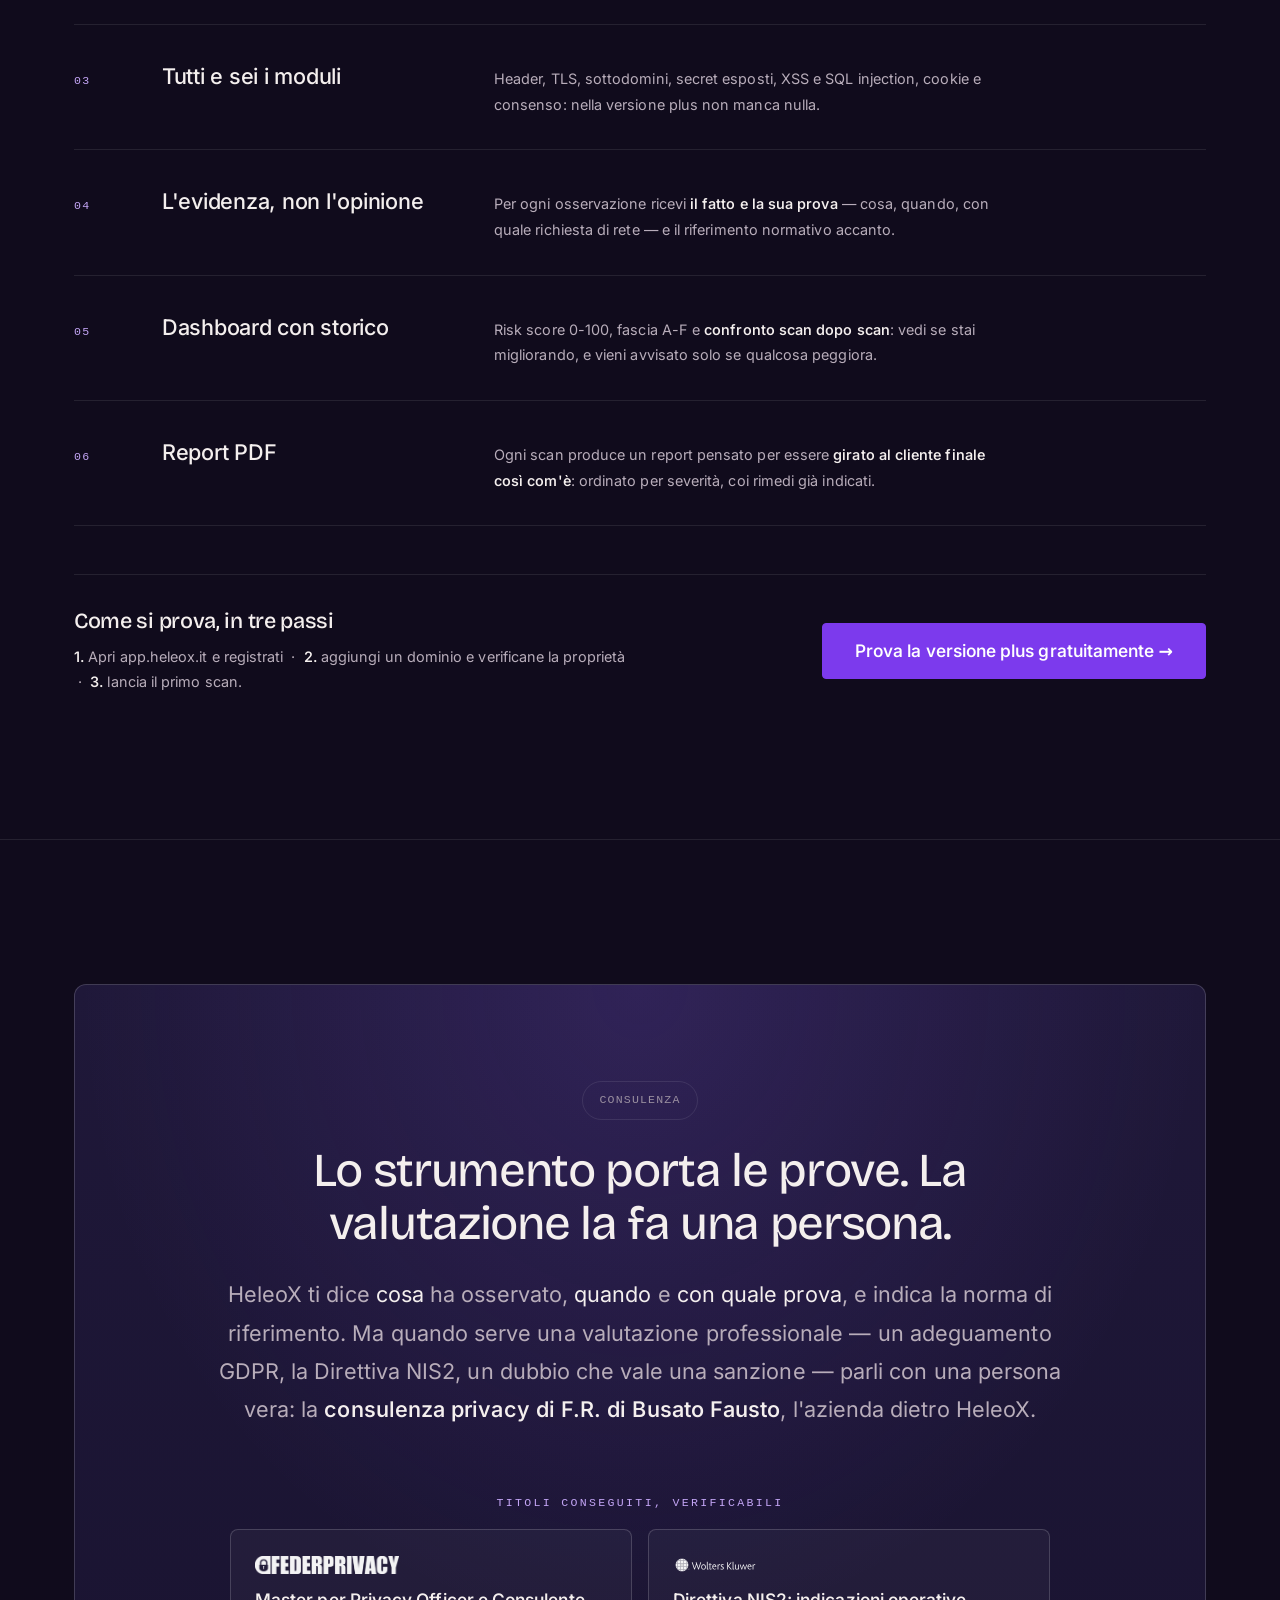
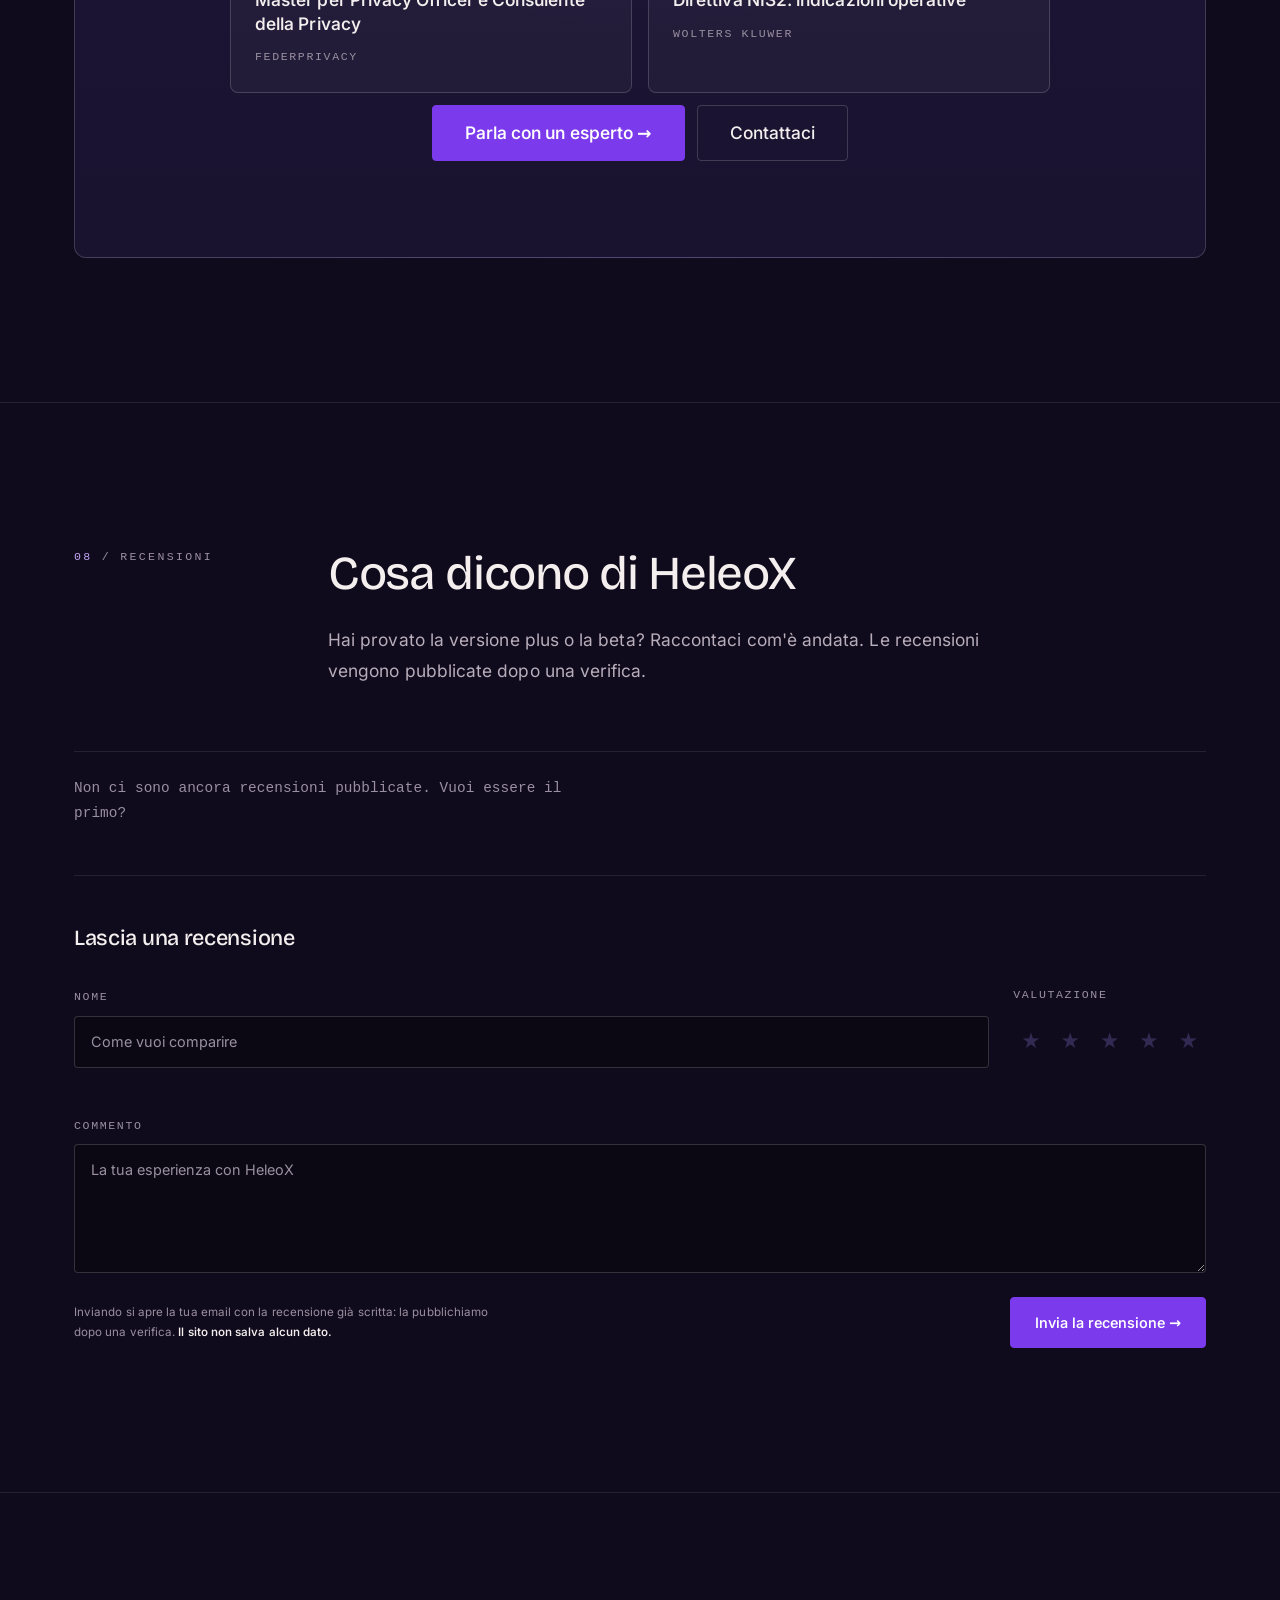
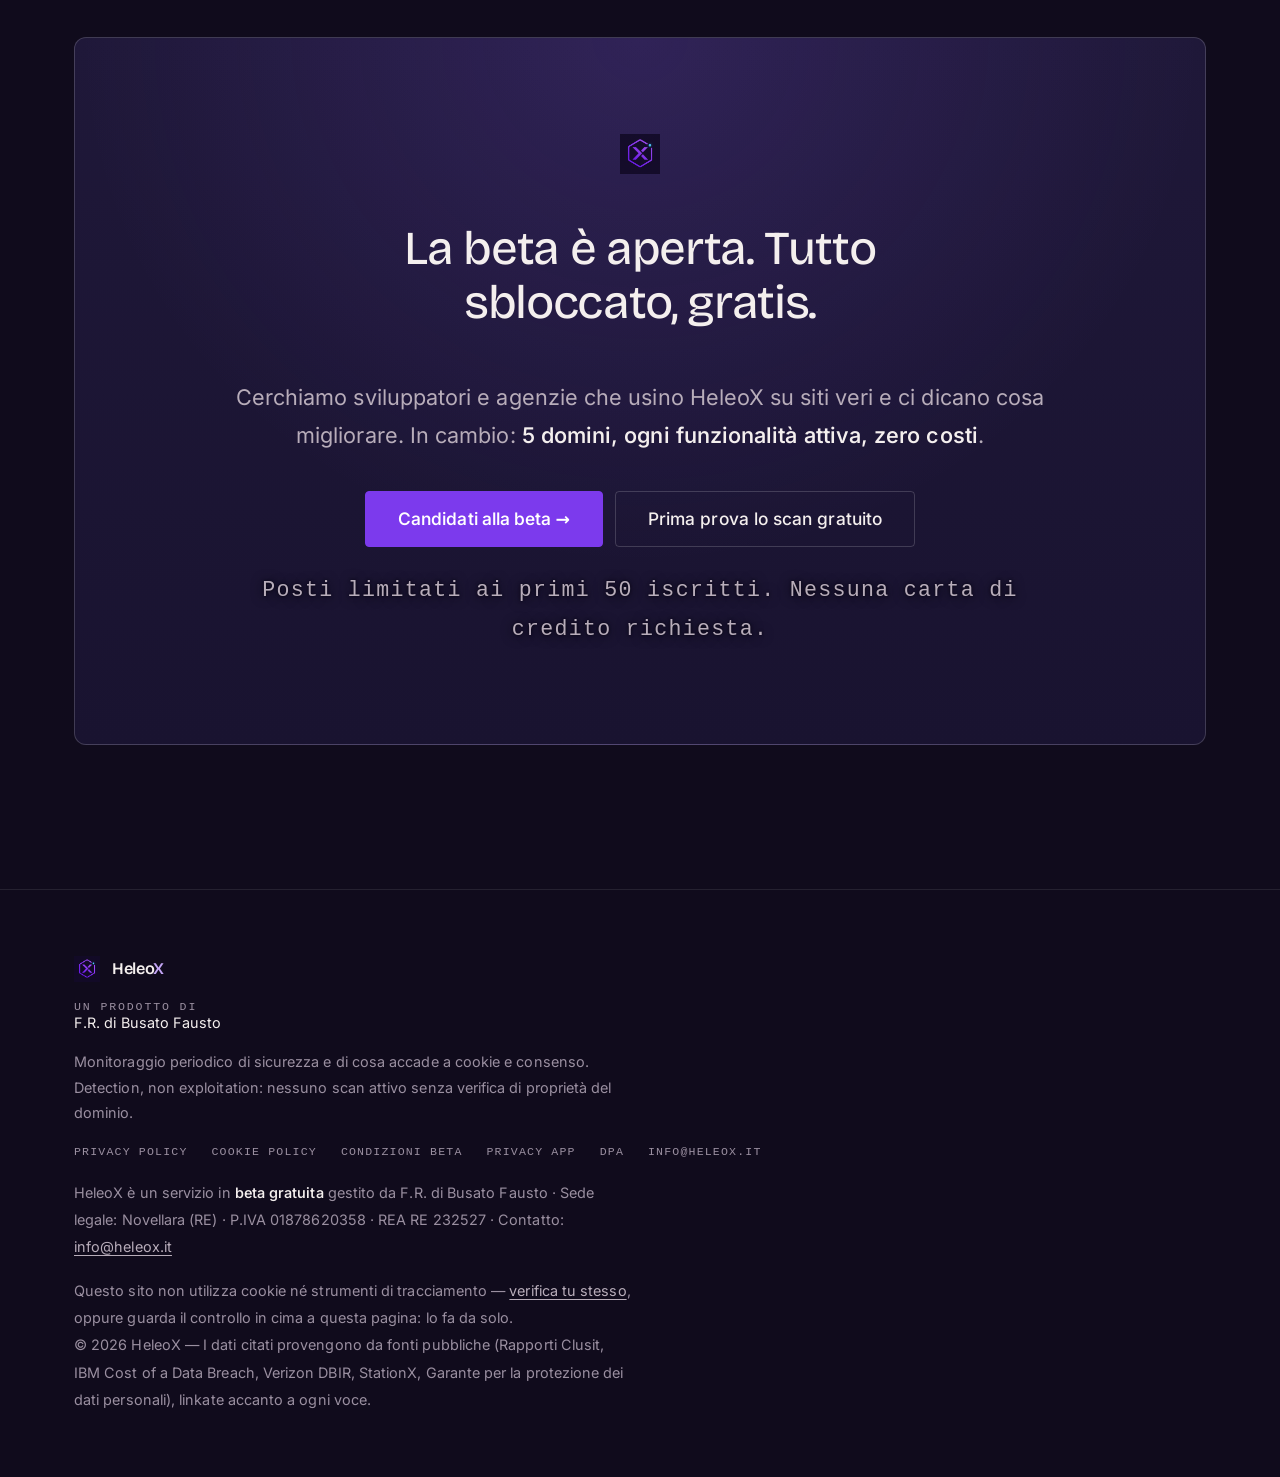
==== commit e32ae5f0: "fix(landing): versiona gli script, che Cloudflare serviva vecchi di 11 giorni Dopo la pubblicazione " ====
--- a/index.html
+++ b/index.html
@@ -784,7 +784,7 @@
     </div>
   </footer>
 
-  <script src="script.js"></script>
-  <script src="recensioni.js"></script>
+  <script src="script.js?v=6"></script>
+  <script src="recensioni.js?v=6"></script>
 </body>
 </html>
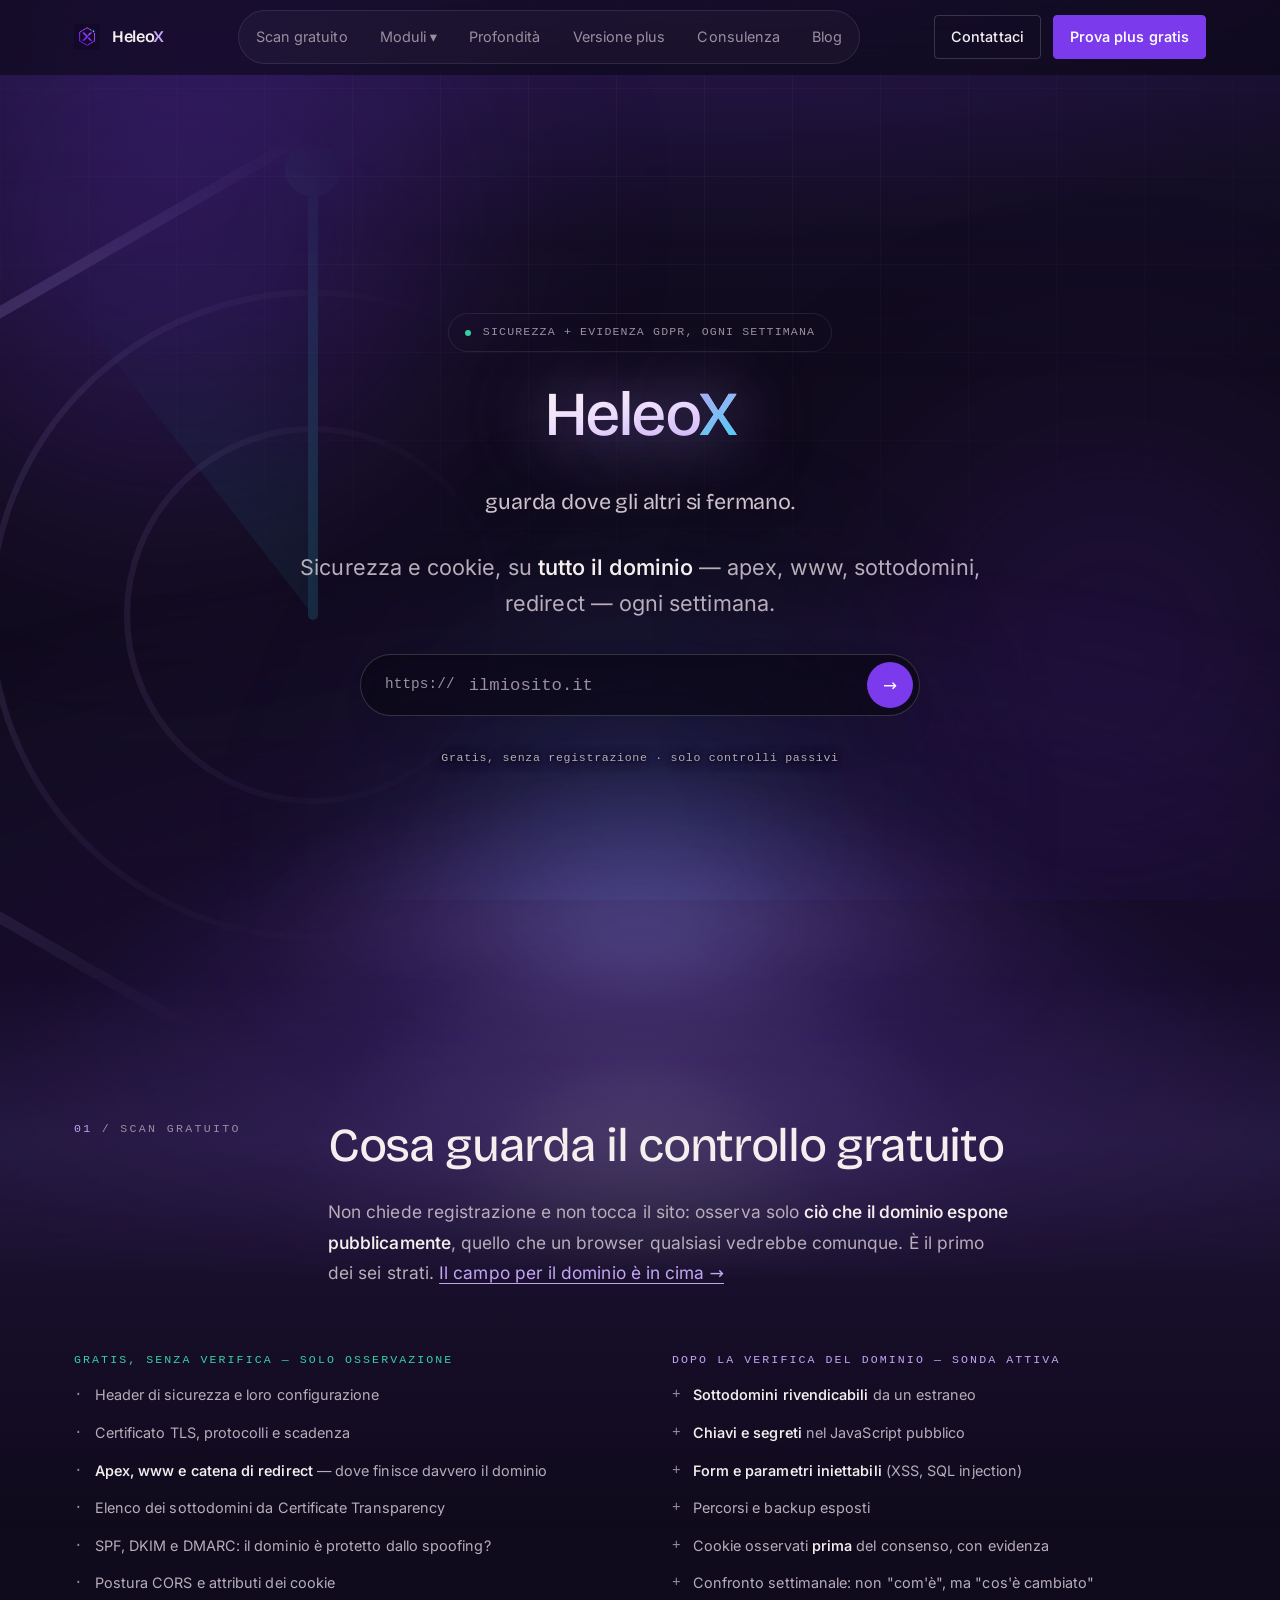
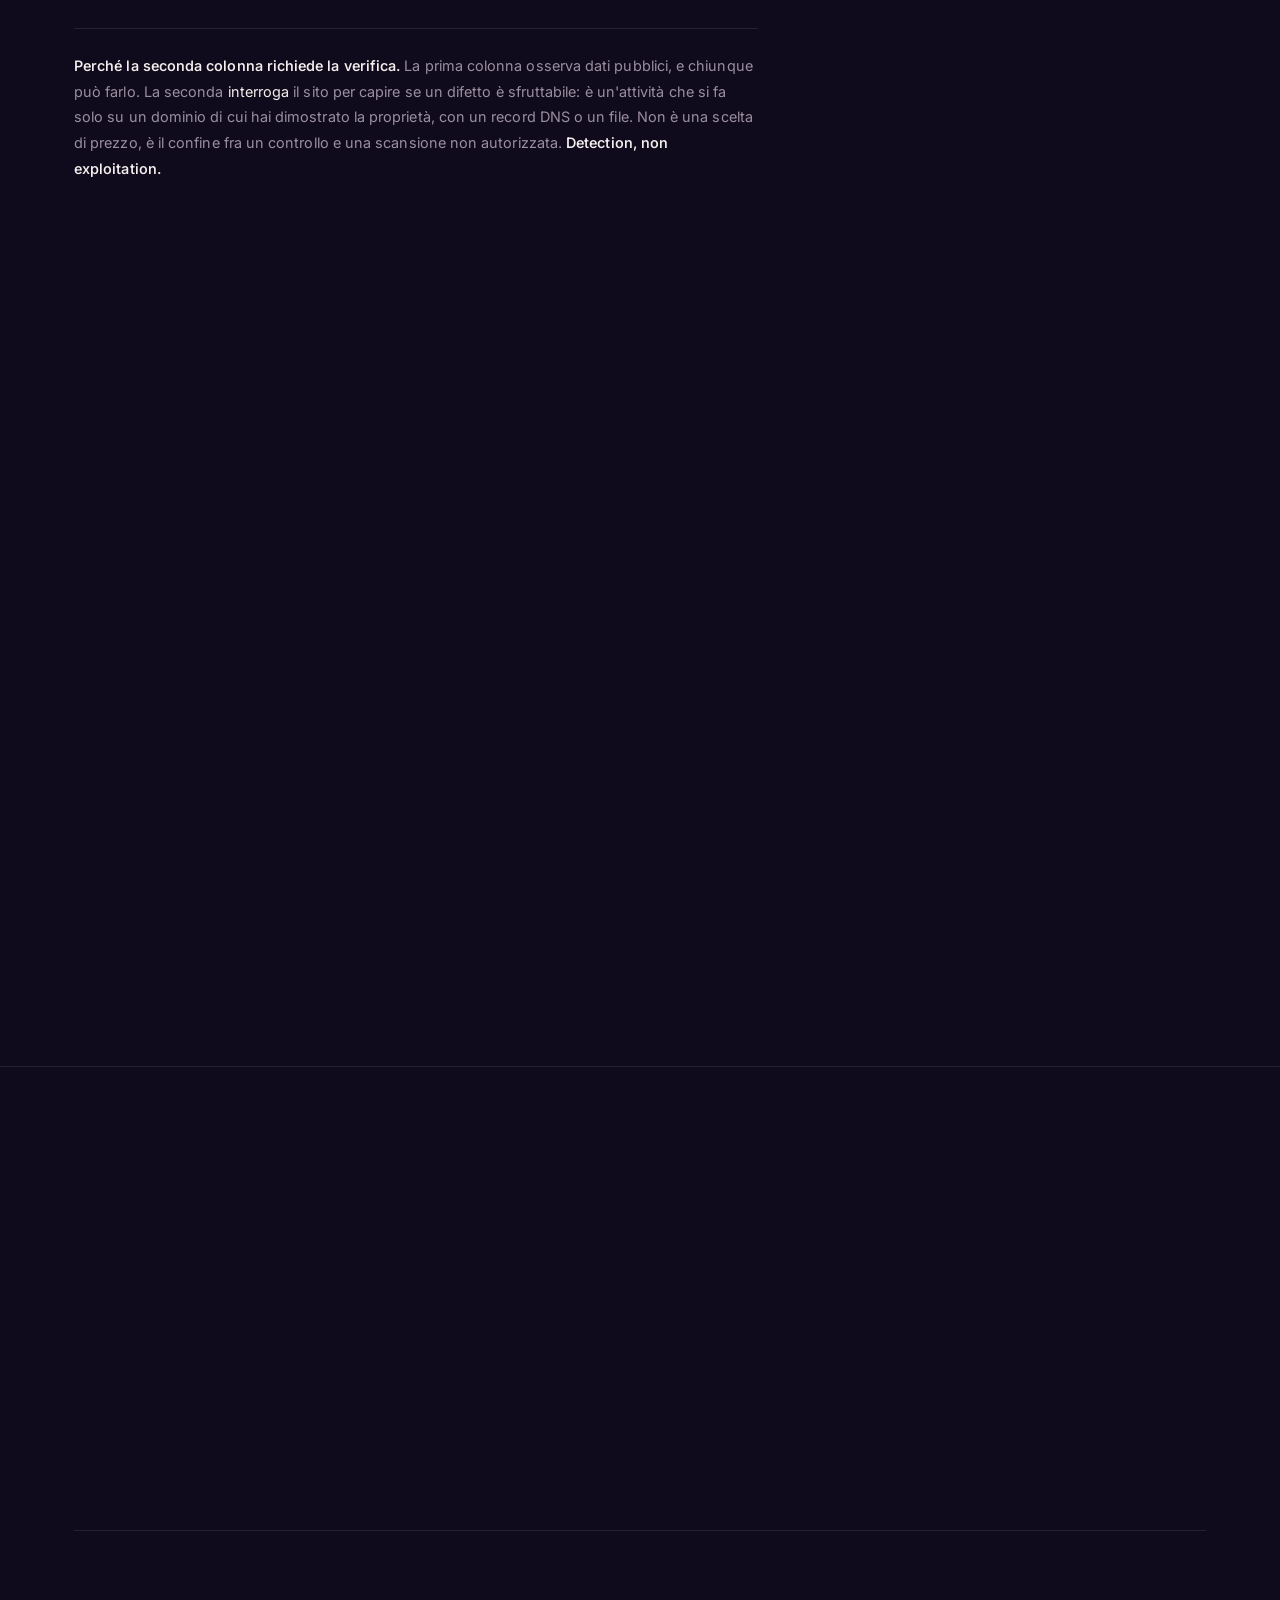
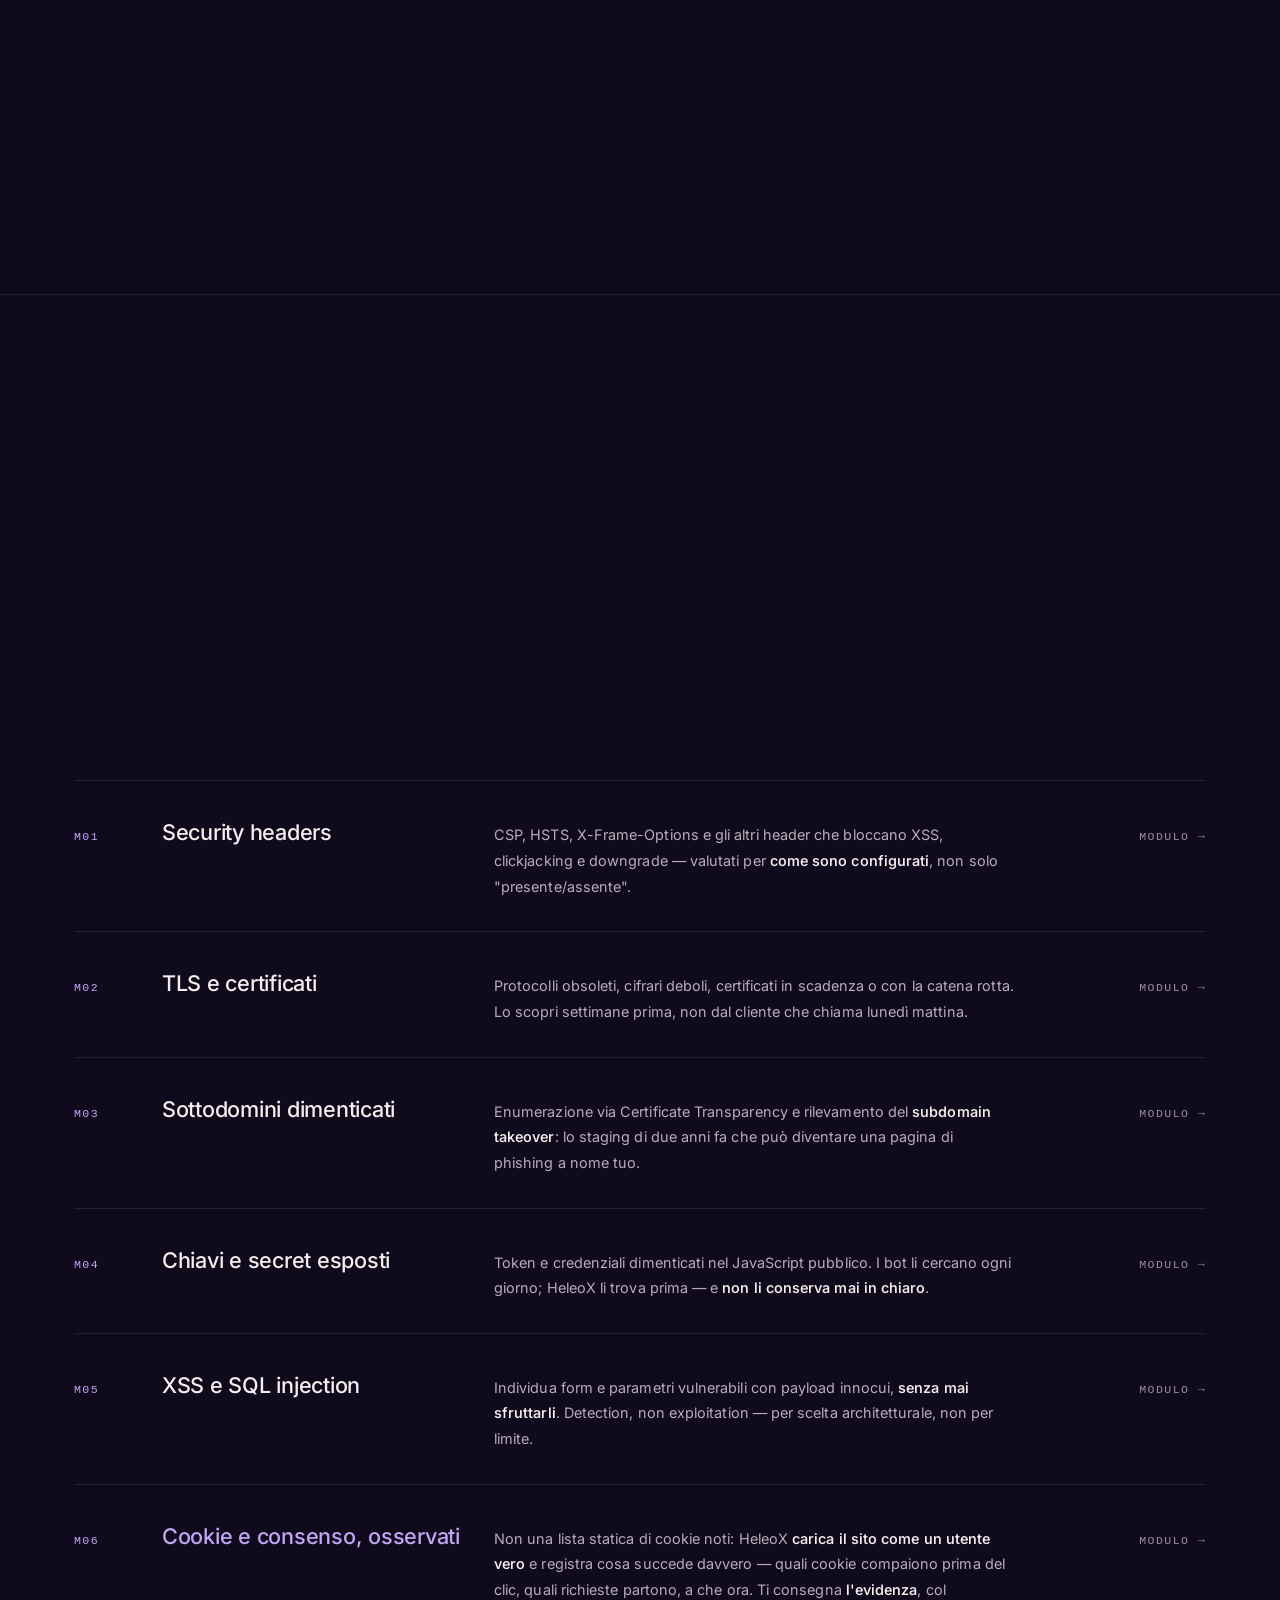
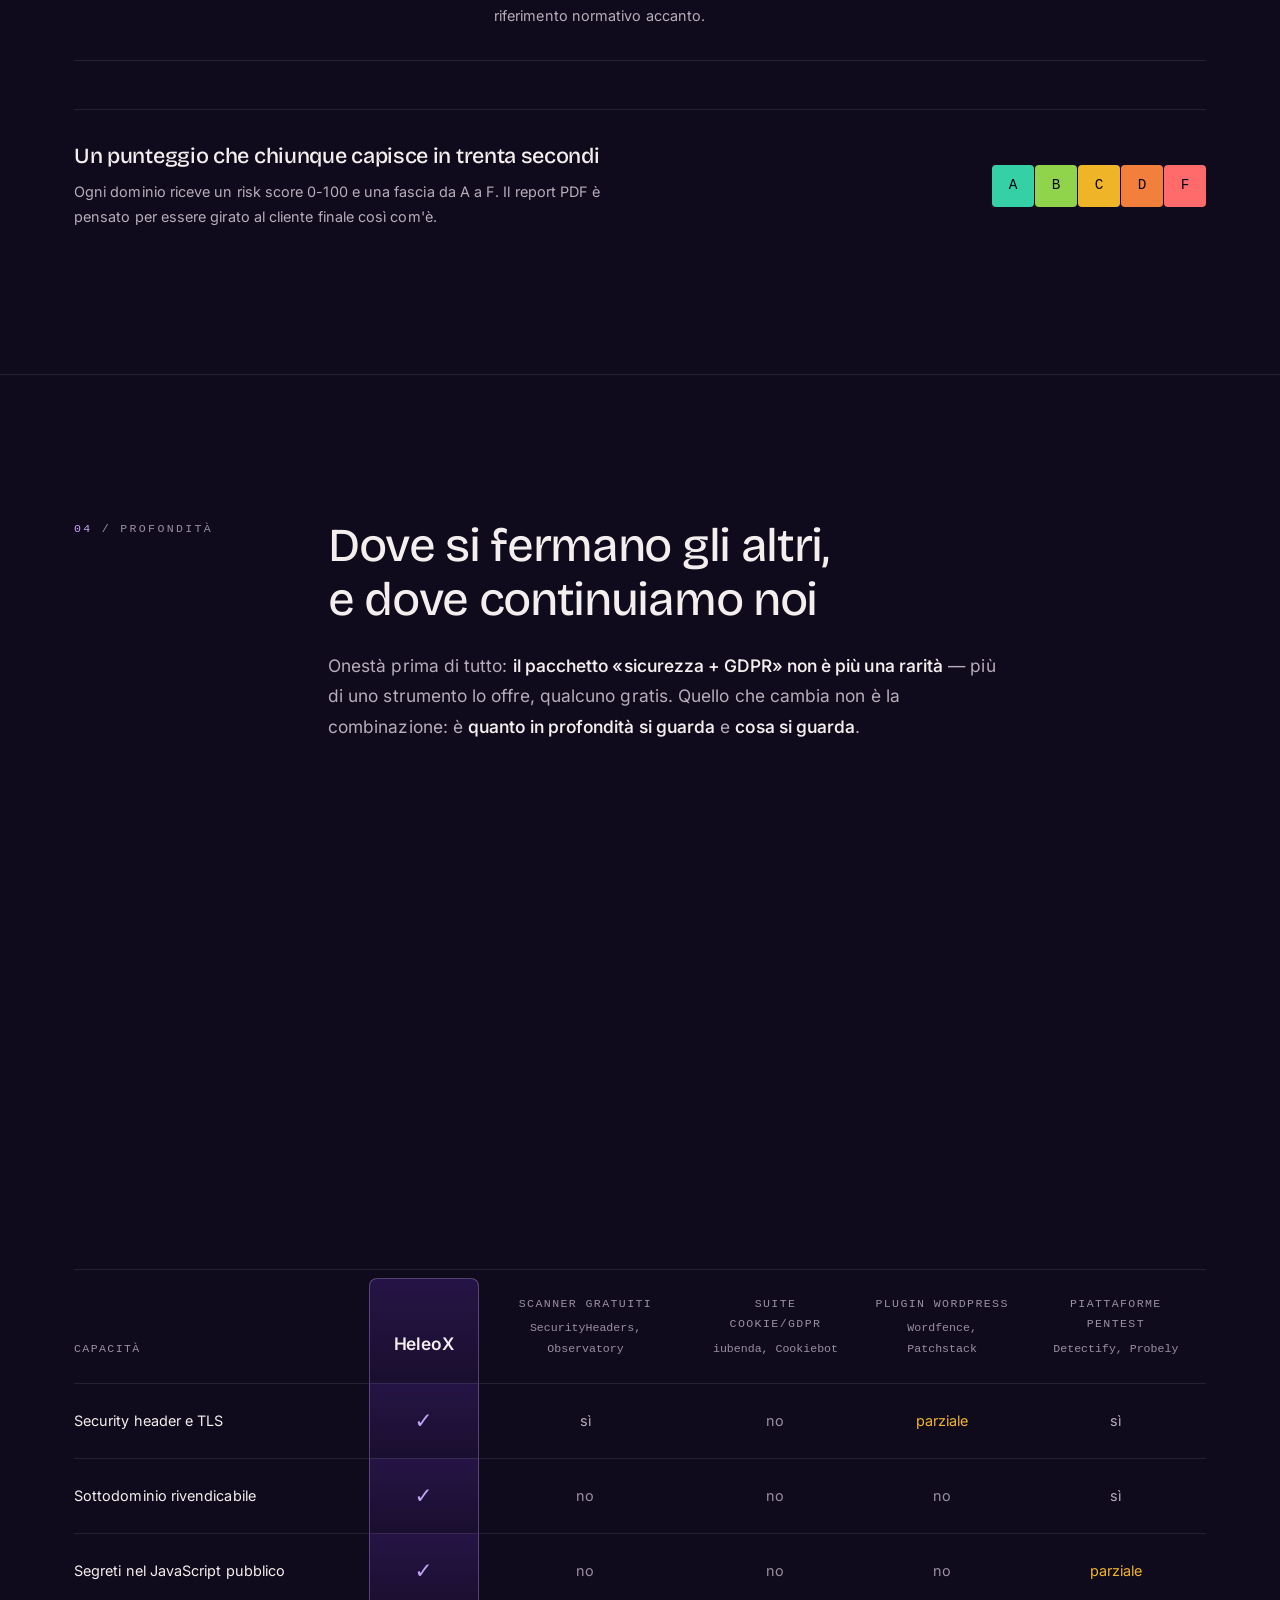
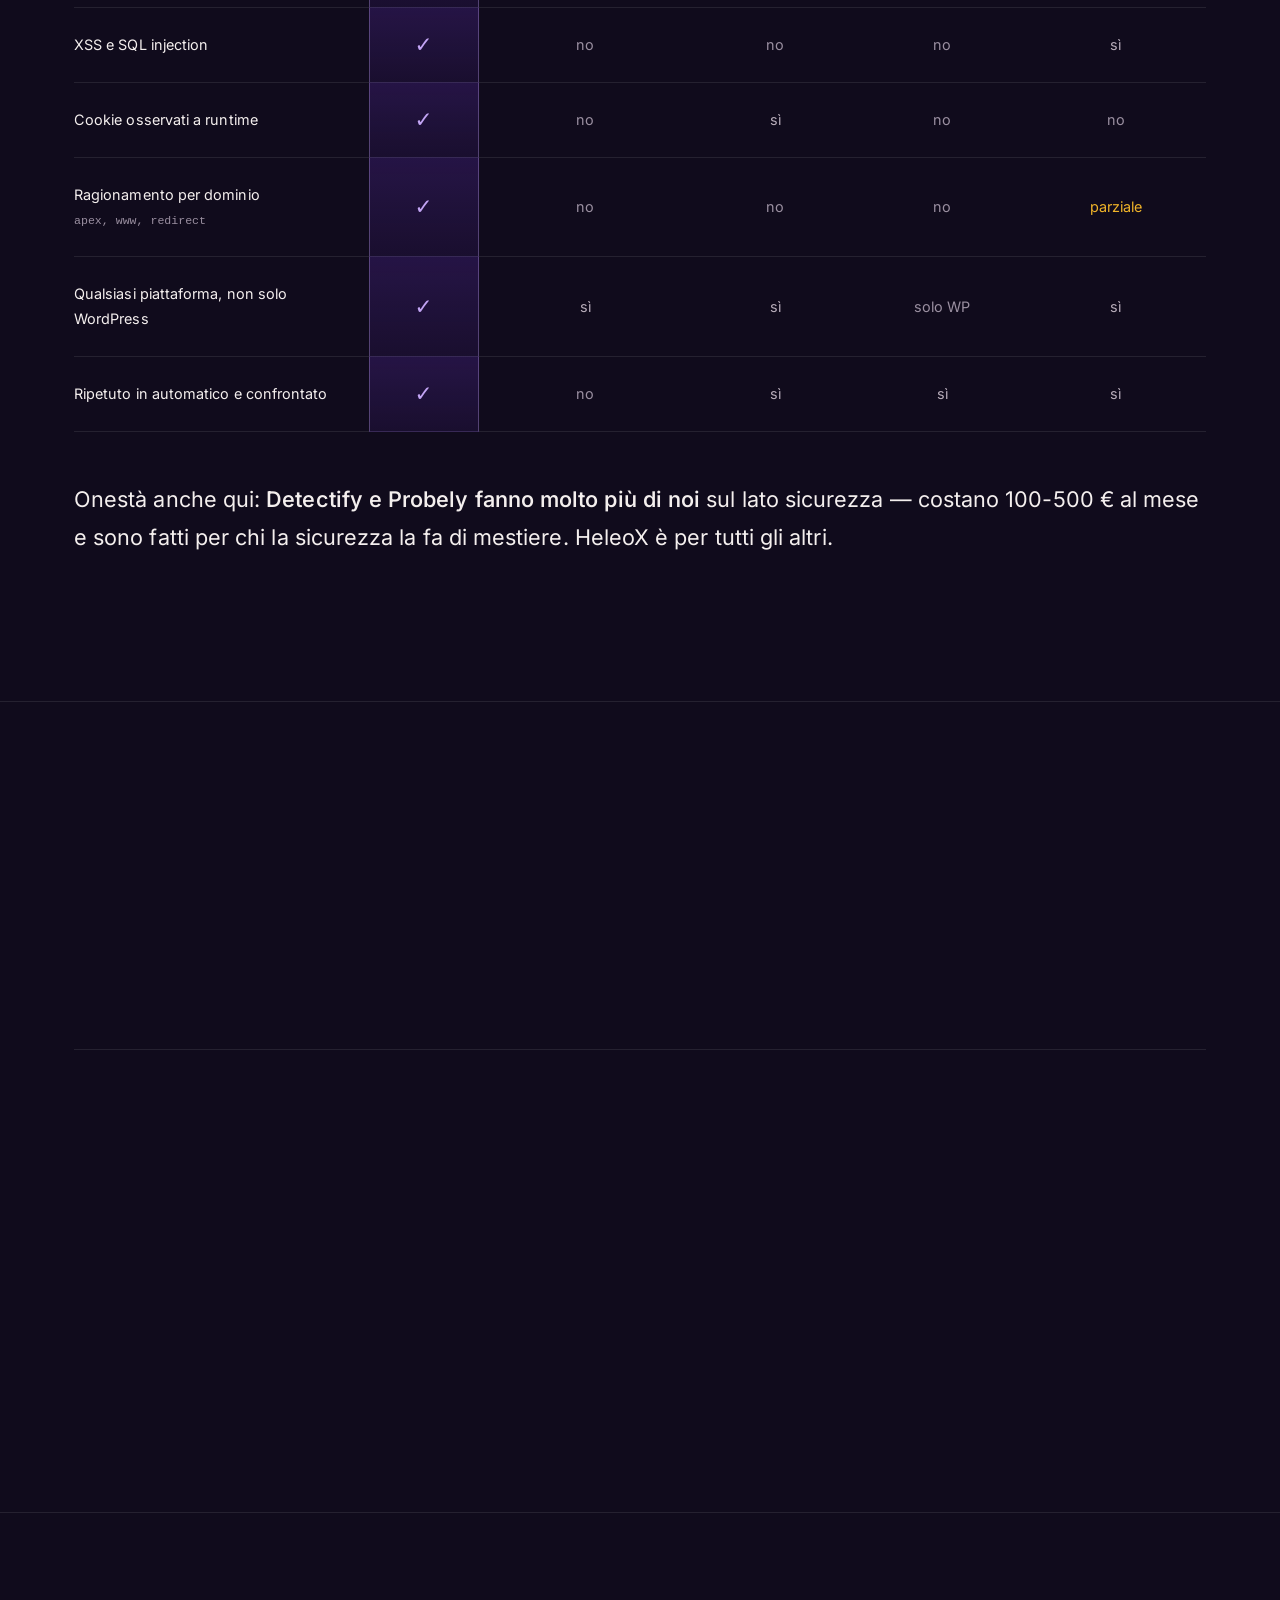
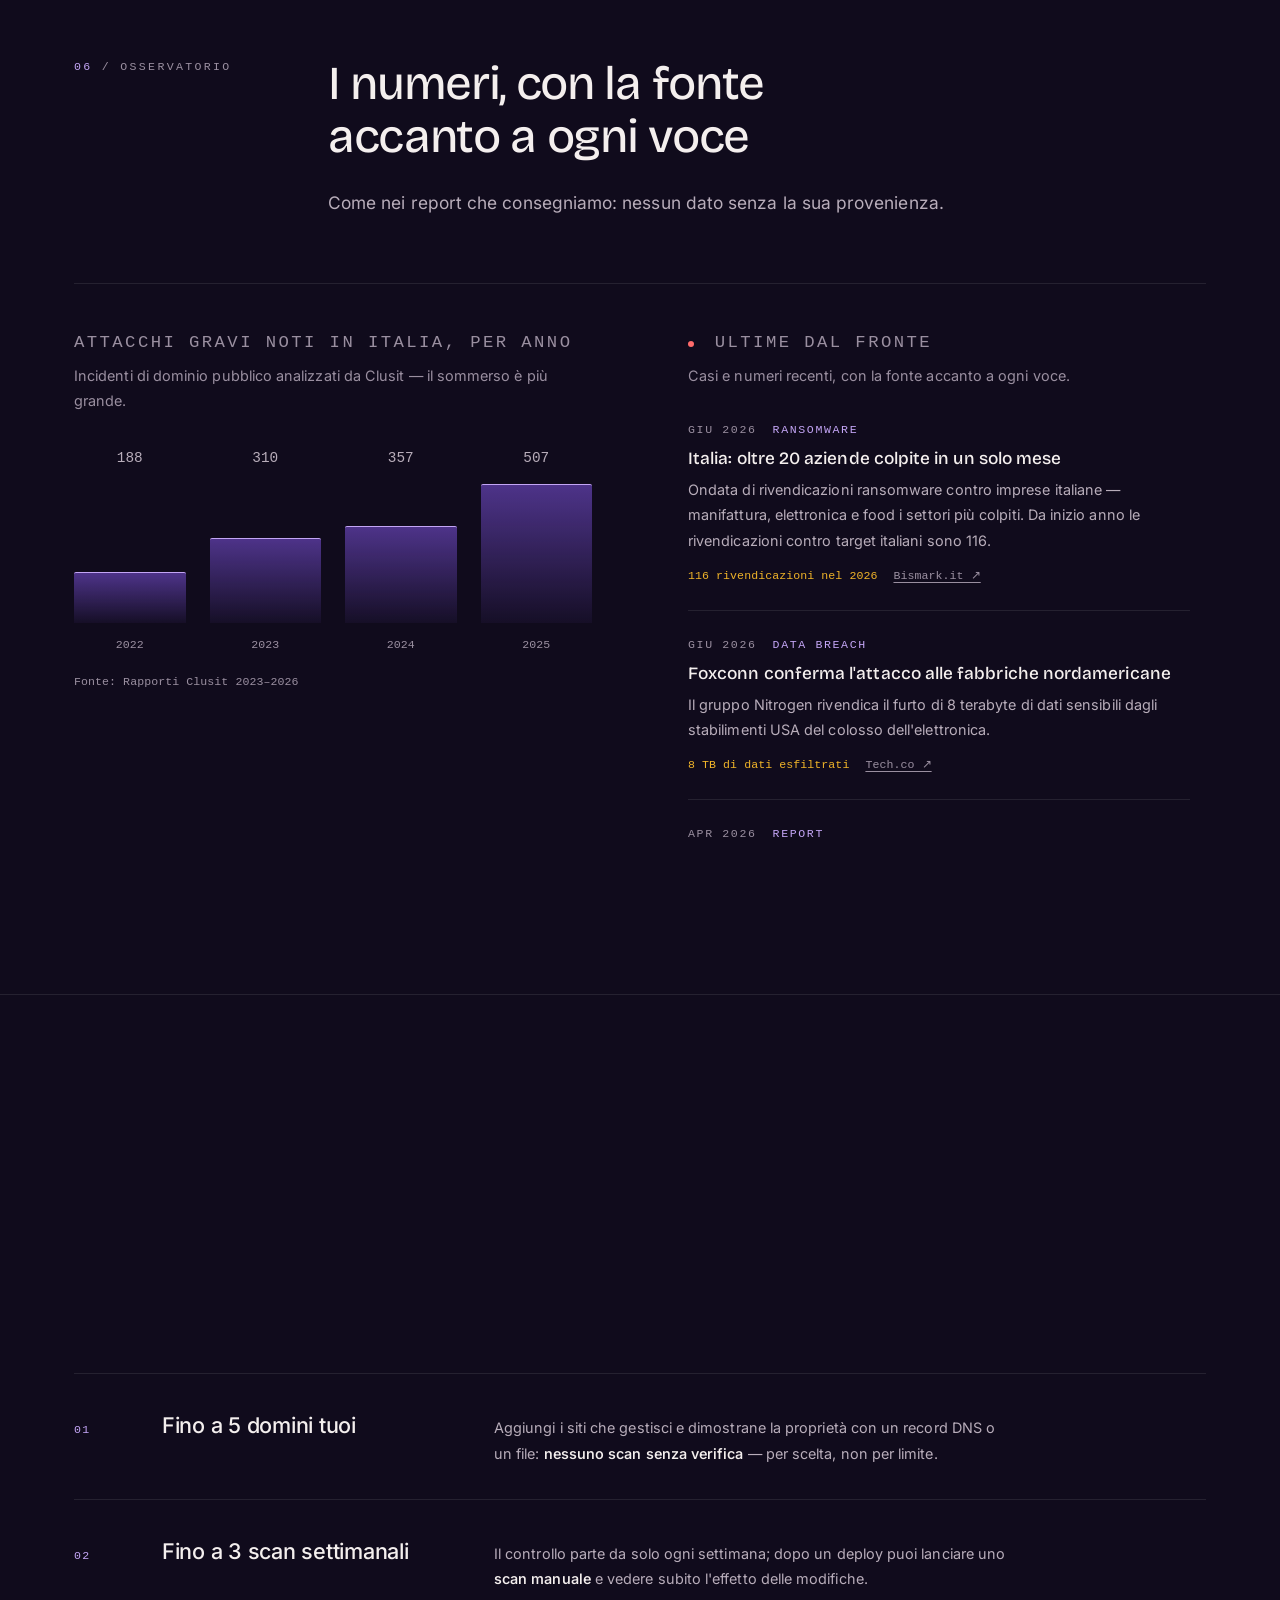
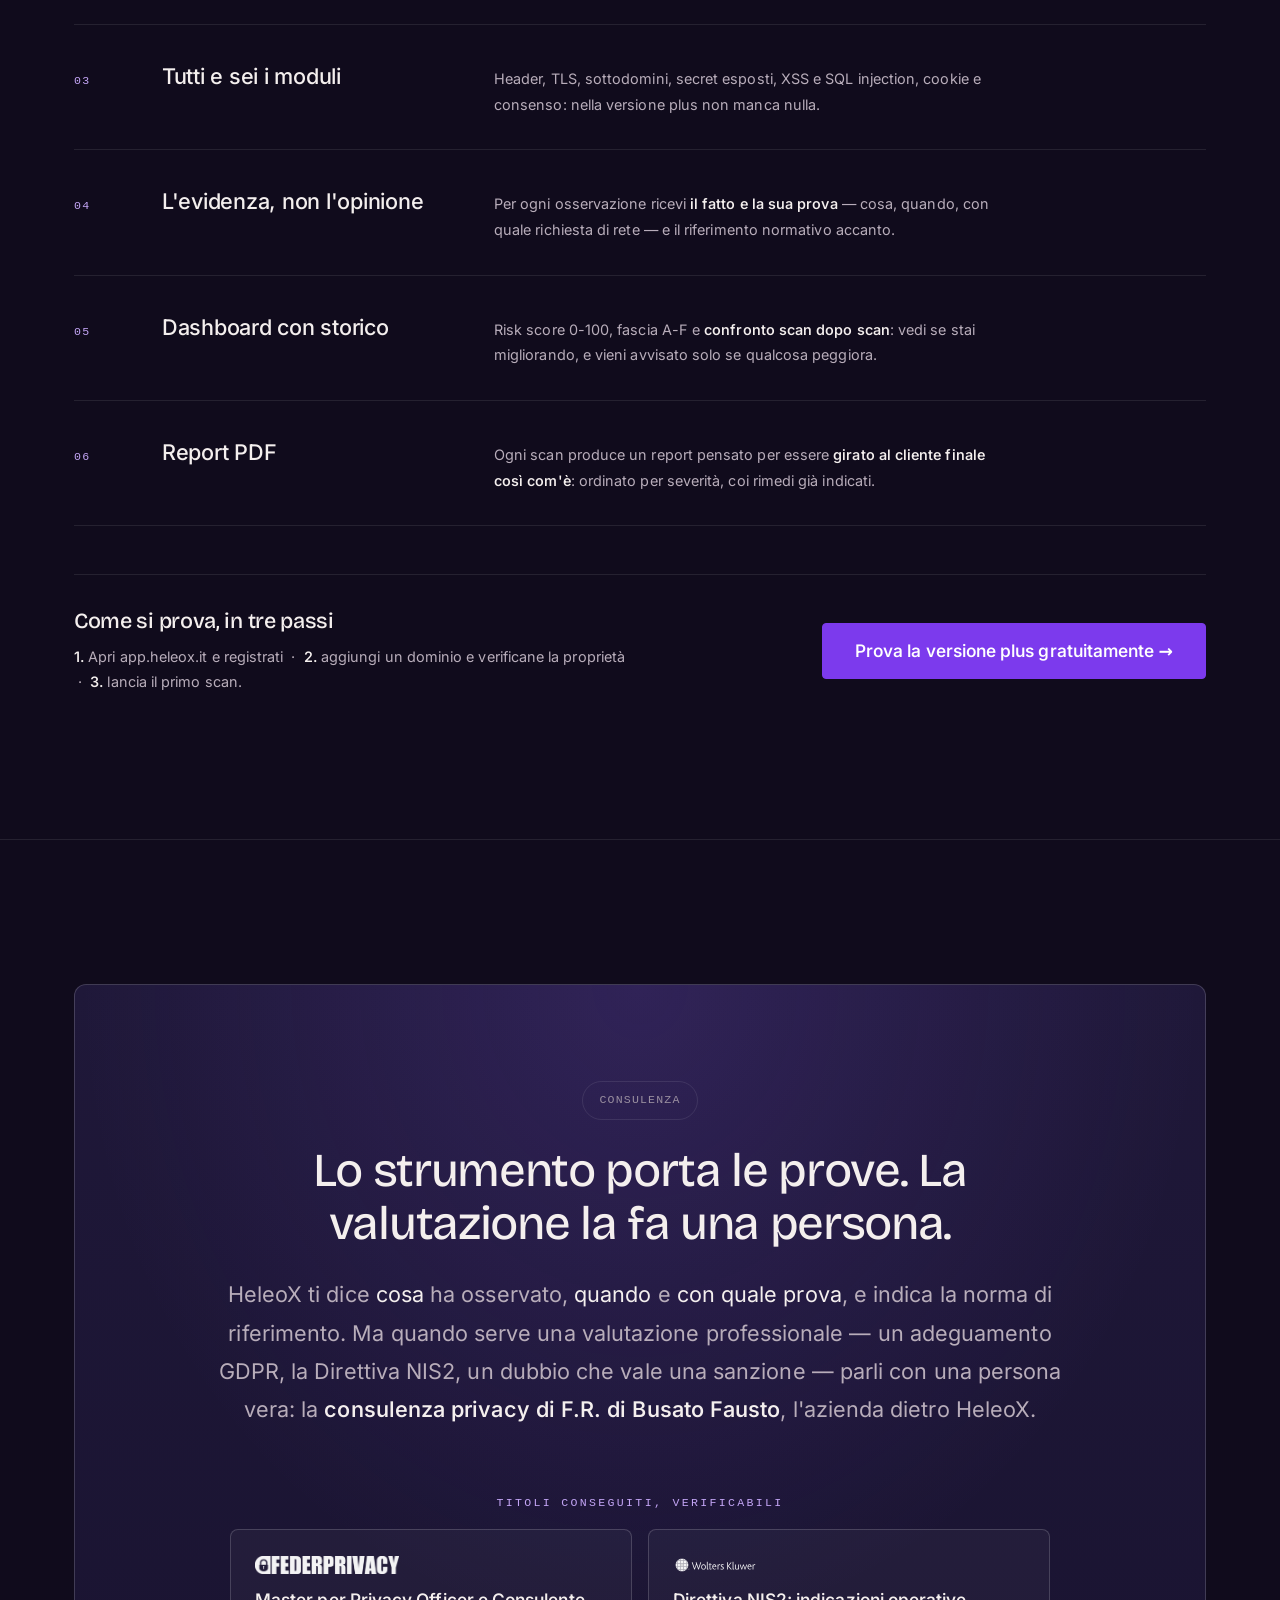
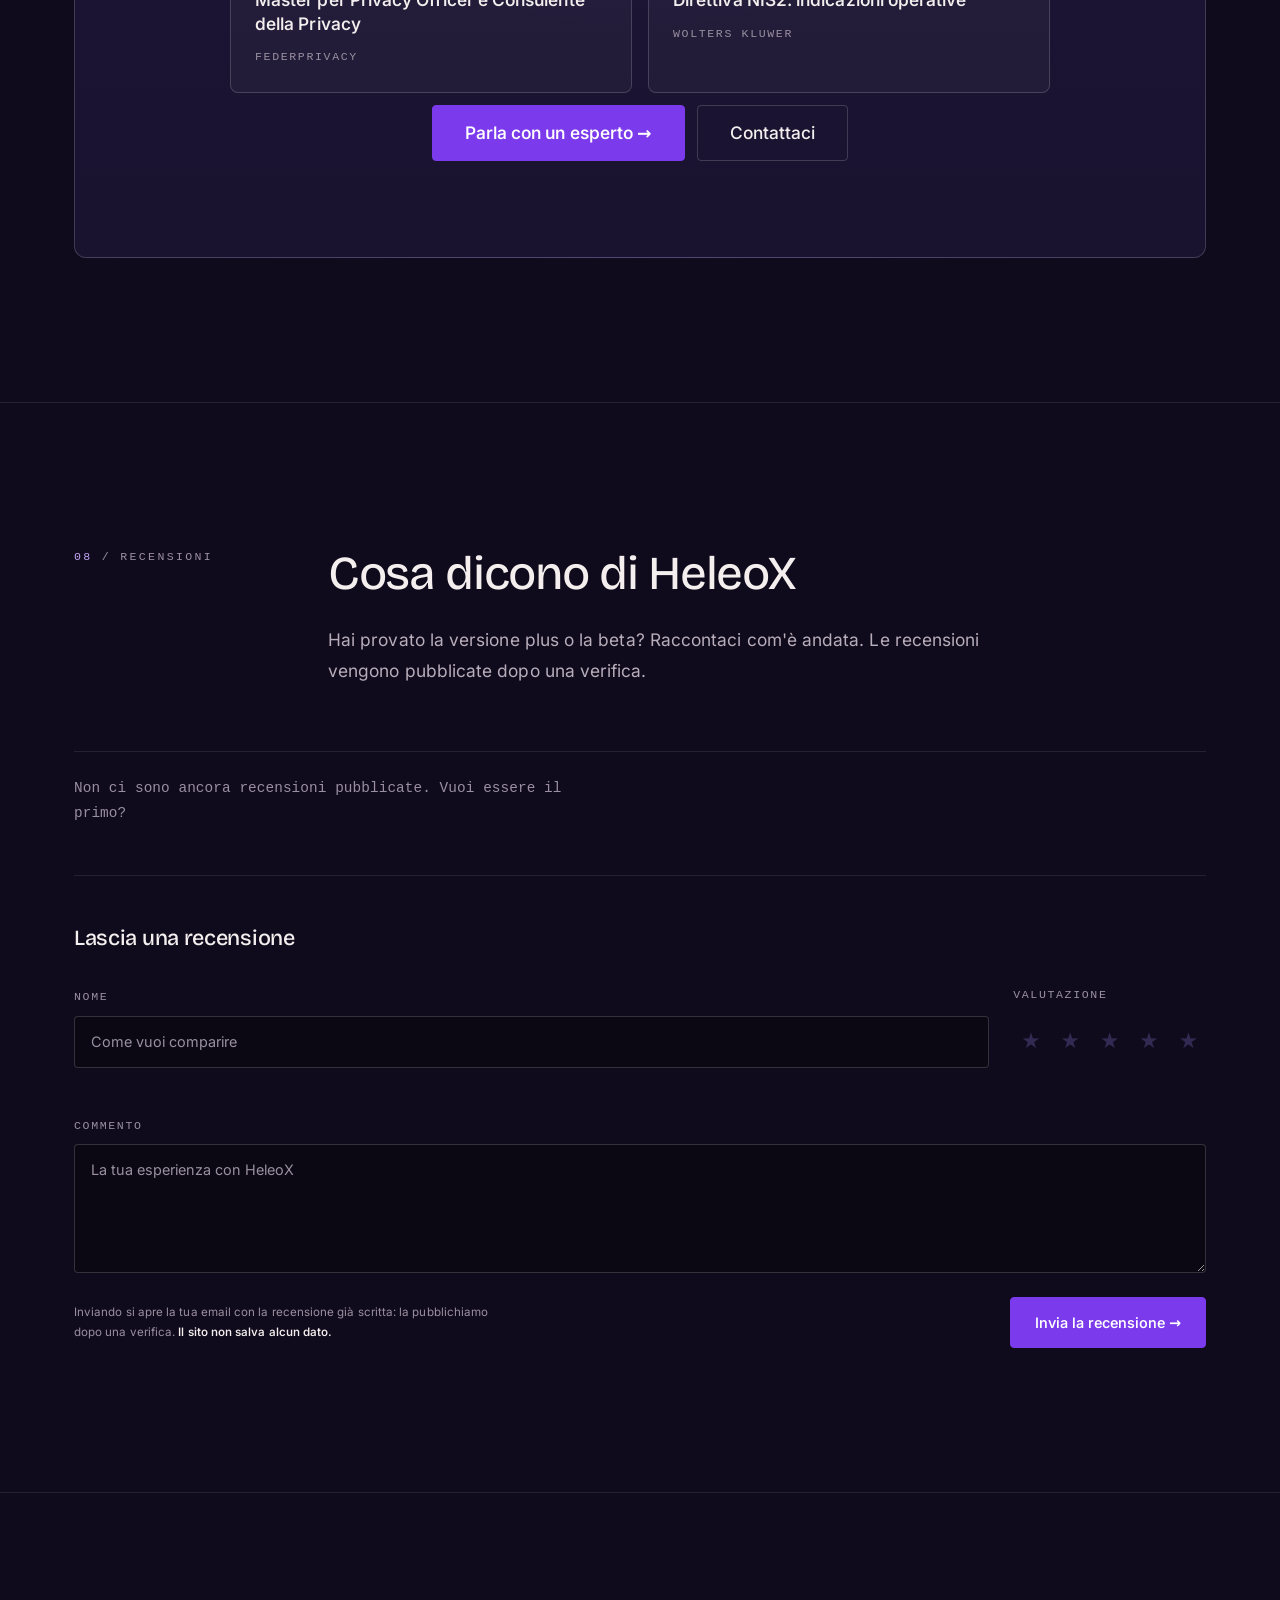
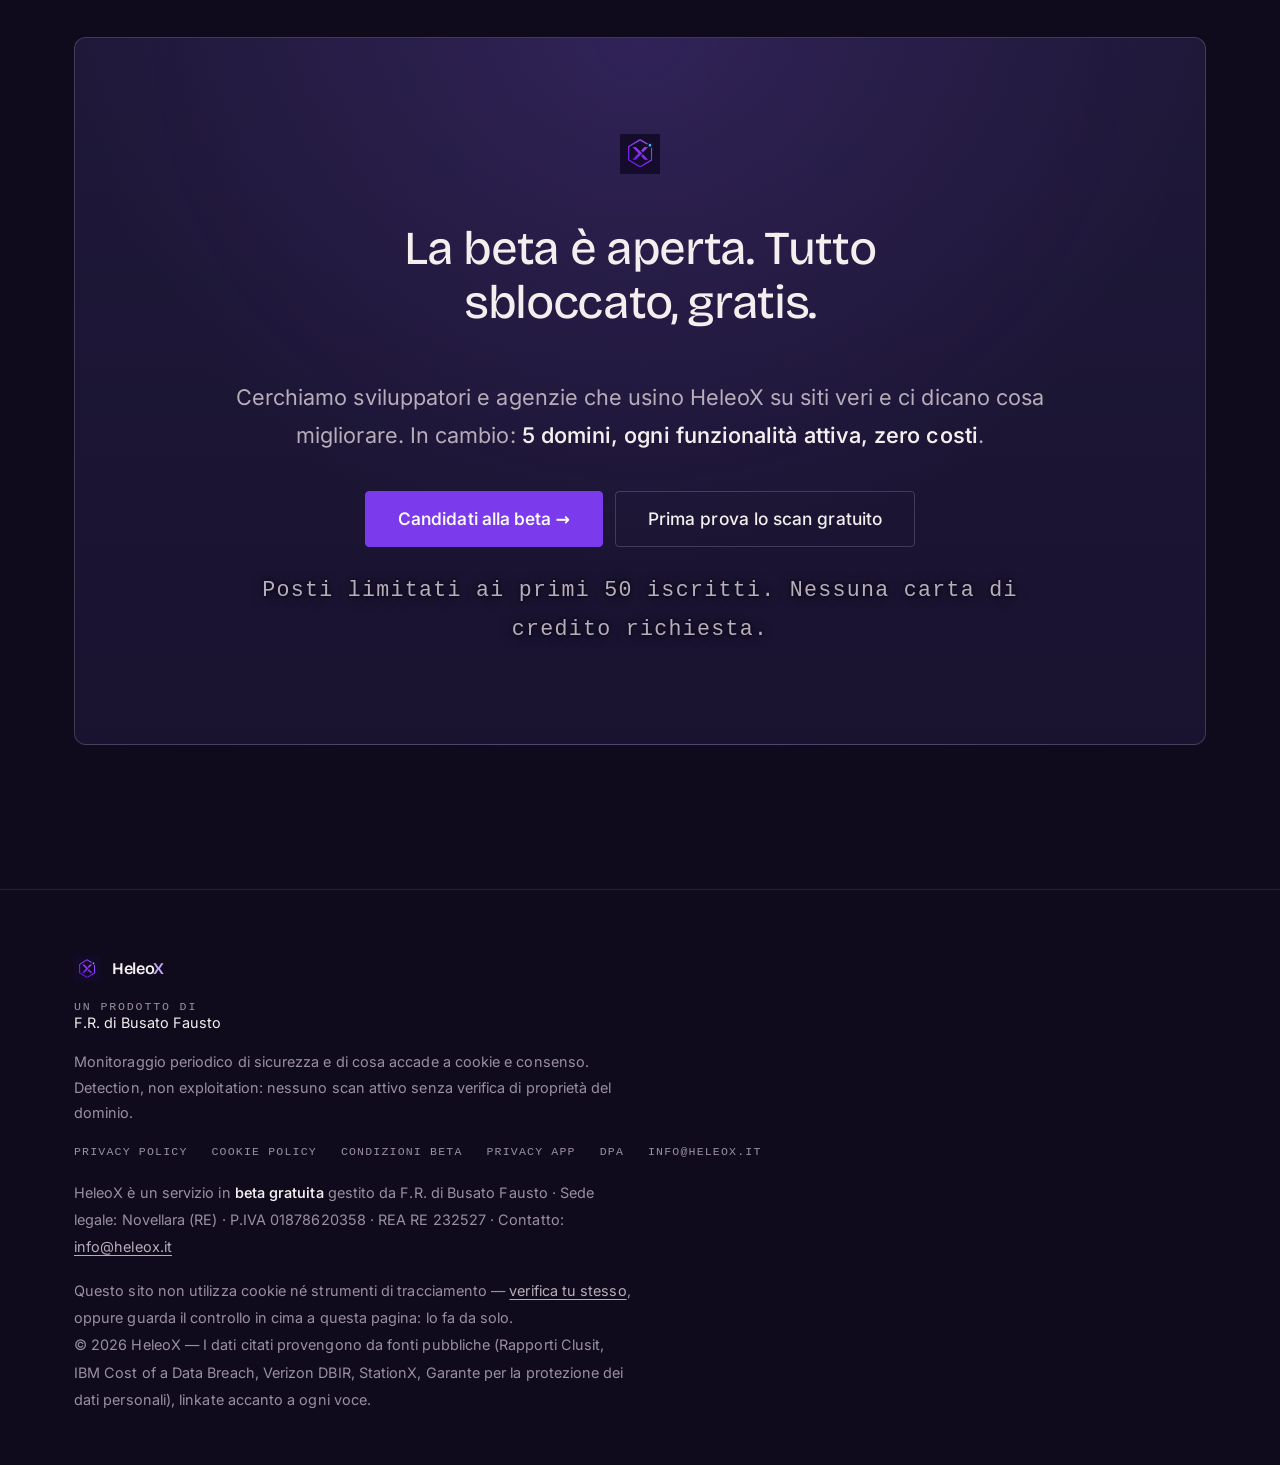
==== commit 70230ebf: "fix(landing): la barra non si sovrappone piu', e i rilievi dicono su quale host Due difetti distinti" ====
--- a/index.html
+++ b/index.html
@@ -29,8 +29,8 @@
        di millisecondi prima di cambiare sotto gli occhi. -->
   <link rel="preload" href="fonts/bricolage-grotesque-wght.woff2" as="font" type="font/woff2" crossorigin />
   <link rel="preload" href="fonts/inter-wght.woff2" as="font" type="font/woff2" crossorigin />
-  <link rel="stylesheet" href="base.css?v=1" />
-  <link rel="stylesheet" href="home.css?v=5" />
+  <link rel="stylesheet" href="base.css?v=2" />
+  <link rel="stylesheet" href="home.css?v=6" />
   <script type="application/ld+json">
   {
     "@context": "https://schema.org",
@@ -784,7 +784,7 @@
     </div>
   </footer>
 
-  <script src="script.js?v=6"></script>
+  <script src="script.js?v=7"></script>
   <script src="recensioni.js?v=6"></script>
 </body>
 </html>
--- a/base.css
+++ b/base.css
@@ -407,11 +407,30 @@
 .nav-toggle-bar { display: block; width: 21px; height: 1.5px; background: var(--ink-9); }
 .mobile-only { display: block; }
 
-@media (min-width: 1060px) {
+@media (min-width: 1140px) {
   .nav-links, .nav-cta { display: flex; }
   .nav-toggle, .mobile-only { display: none; }
-}
-@media (max-width: 1059px) {
+
+  /* Tre zone in griglia, non un blocco centrato fuori dal flusso.
+     Prima `.nav-links` era `position: absolute; left: 50%`, cioè centrato
+     GEOMETRICAMENTE sulla barra: si estendeva della stessa quantità a destra
+     e a sinistra del centro, mentre i due lati hanno ingombri diversi (a
+     sinistra solo il logo, a destra due pulsanti). Il risultato misurato a
+     1280px era il pulsante «Contattaci» sovrapposto al link «Blog» di 14px.
+     Non era mancanza di spazio — il contenuto sta in larghezza — ma il fatto
+     che un elemento fuori dal flusso non può accorgersi di cosa ha accanto.
+     In griglia il centro è una colonna vera: la sovrapposizione diventa
+     impossibile per costruzione, non evitata da un calcolo da ritarare. */
+  .nav-inner { display: grid; grid-template-columns: auto minmax(0, 1fr) auto; }
+  .nav-links {
+    position: static; left: auto; translate: none;
+    justify-self: center; max-width: 100%;
+  }
+}
+/* Il menu compatto sale da 1060px a 1139px: fra quelle due soglie la barra
+   distesa non ci sta davvero (servono ~1030px di sole voci, più i margini),
+   e comprimerla produrrebbe di nuovo voci addossate. Meglio l'hamburger. */
+@media (max-width: 1139px) {
   .nav-links {
     position: absolute; top: 100%; left: 0; right: 0; translate: none;
     display: none; flex-direction: column; align-items: stretch; gap: 0;
--- a/home.css
+++ b/home.css
@@ -307,6 +307,24 @@
 .rep-remedy { margin-top: var(--sp-3); padding: var(--sp-3) var(--sp-4); border-left: 2px solid var(--sev-ok); background: rgba(53,208,165,.06); border-radius: var(--r-sm); }
 .rep-remedy-label { display: block; font-family: var(--font-mono); font-size: var(--step--2); text-transform: uppercase; letter-spacing: .12em; color: var(--sev-ok); margin-bottom: var(--sp-1); }
 .rep-remedy p { font-size: var(--step--1); color: var(--ink-7); }
+/* Host della misura. Compare solo quando il dominio reindirizza e gli host
+   misurati sono più d'uno: è ciò che distingue due voci con lo stesso titolo,
+   che altrimenti si leggono come un doppione invece che come due server da
+   correggere entrambi. */
+.rep-host {
+  margin-left: var(--sp-2); padding: 2px var(--sp-2); border-radius: 999px;
+  font-family: var(--font-mono); font-size: var(--step--2); white-space: nowrap;
+  color: var(--ink-7); background: rgba(255,255,255,.05); border: 1px solid var(--line);
+}
+.rep-host-line { font-family: var(--font-mono); font-size: var(--step--2); color: var(--ink-5); }
+.rep-host-line code { color: var(--ink-7); }
+.esca-hosts-note {
+  margin-bottom: var(--sp-4); padding: var(--sp-3) var(--sp-4);
+  border-left: 2px solid var(--violet); background: rgba(139,111,255,.07);
+  border-radius: var(--r-sm); font-size: var(--step--1); color: var(--ink-7);
+}
+.esca-hosts-note code { font-family: var(--font-mono); color: var(--ink-9); word-break: break-all; }
+
 .rep-ref, .rep-evidence { margin-top: var(--sp-3); font-family: var(--font-mono); font-size: var(--step--2); color: var(--ink-5); }
 .rep-evidence code { color: var(--ink-7); word-break: break-all; }
 .rep-critical .rep-ico, .rep-high .rep-ico { border-color: var(--sev-hi); color: var(--sev-hi); }
